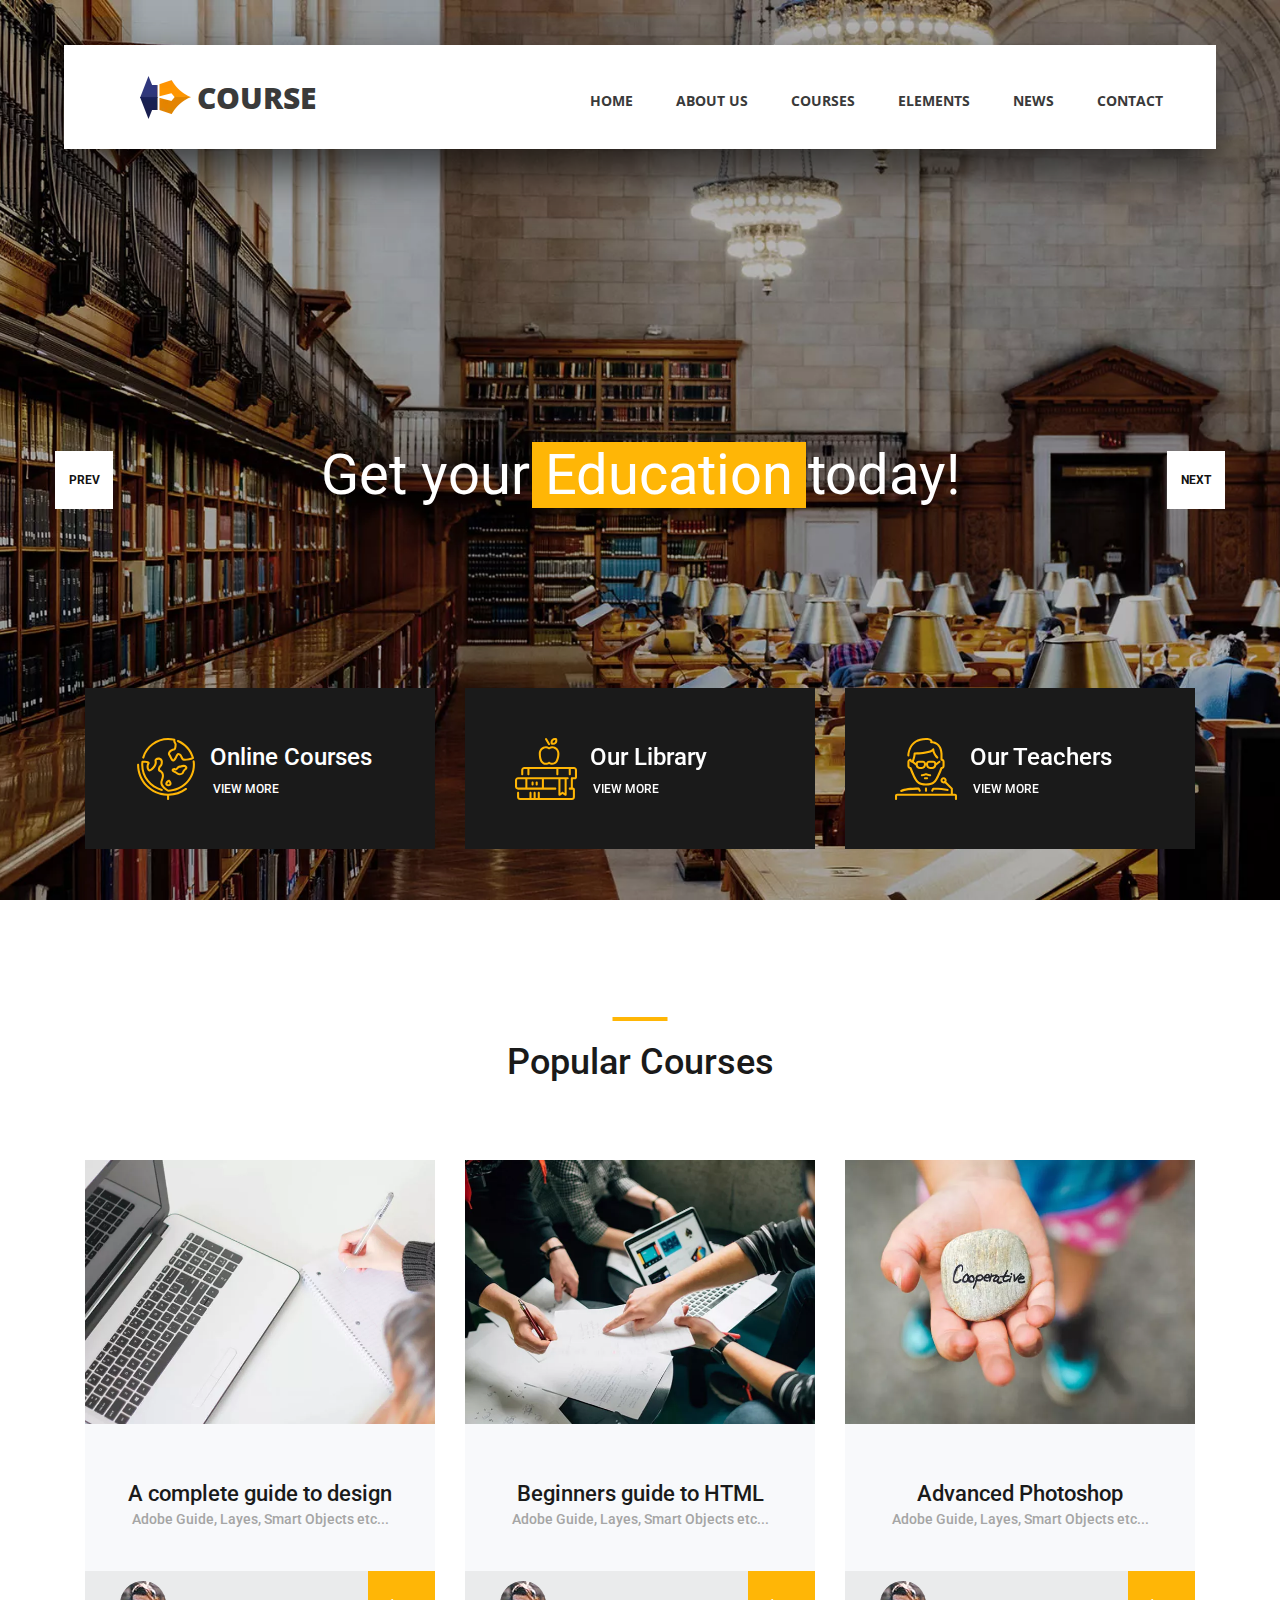
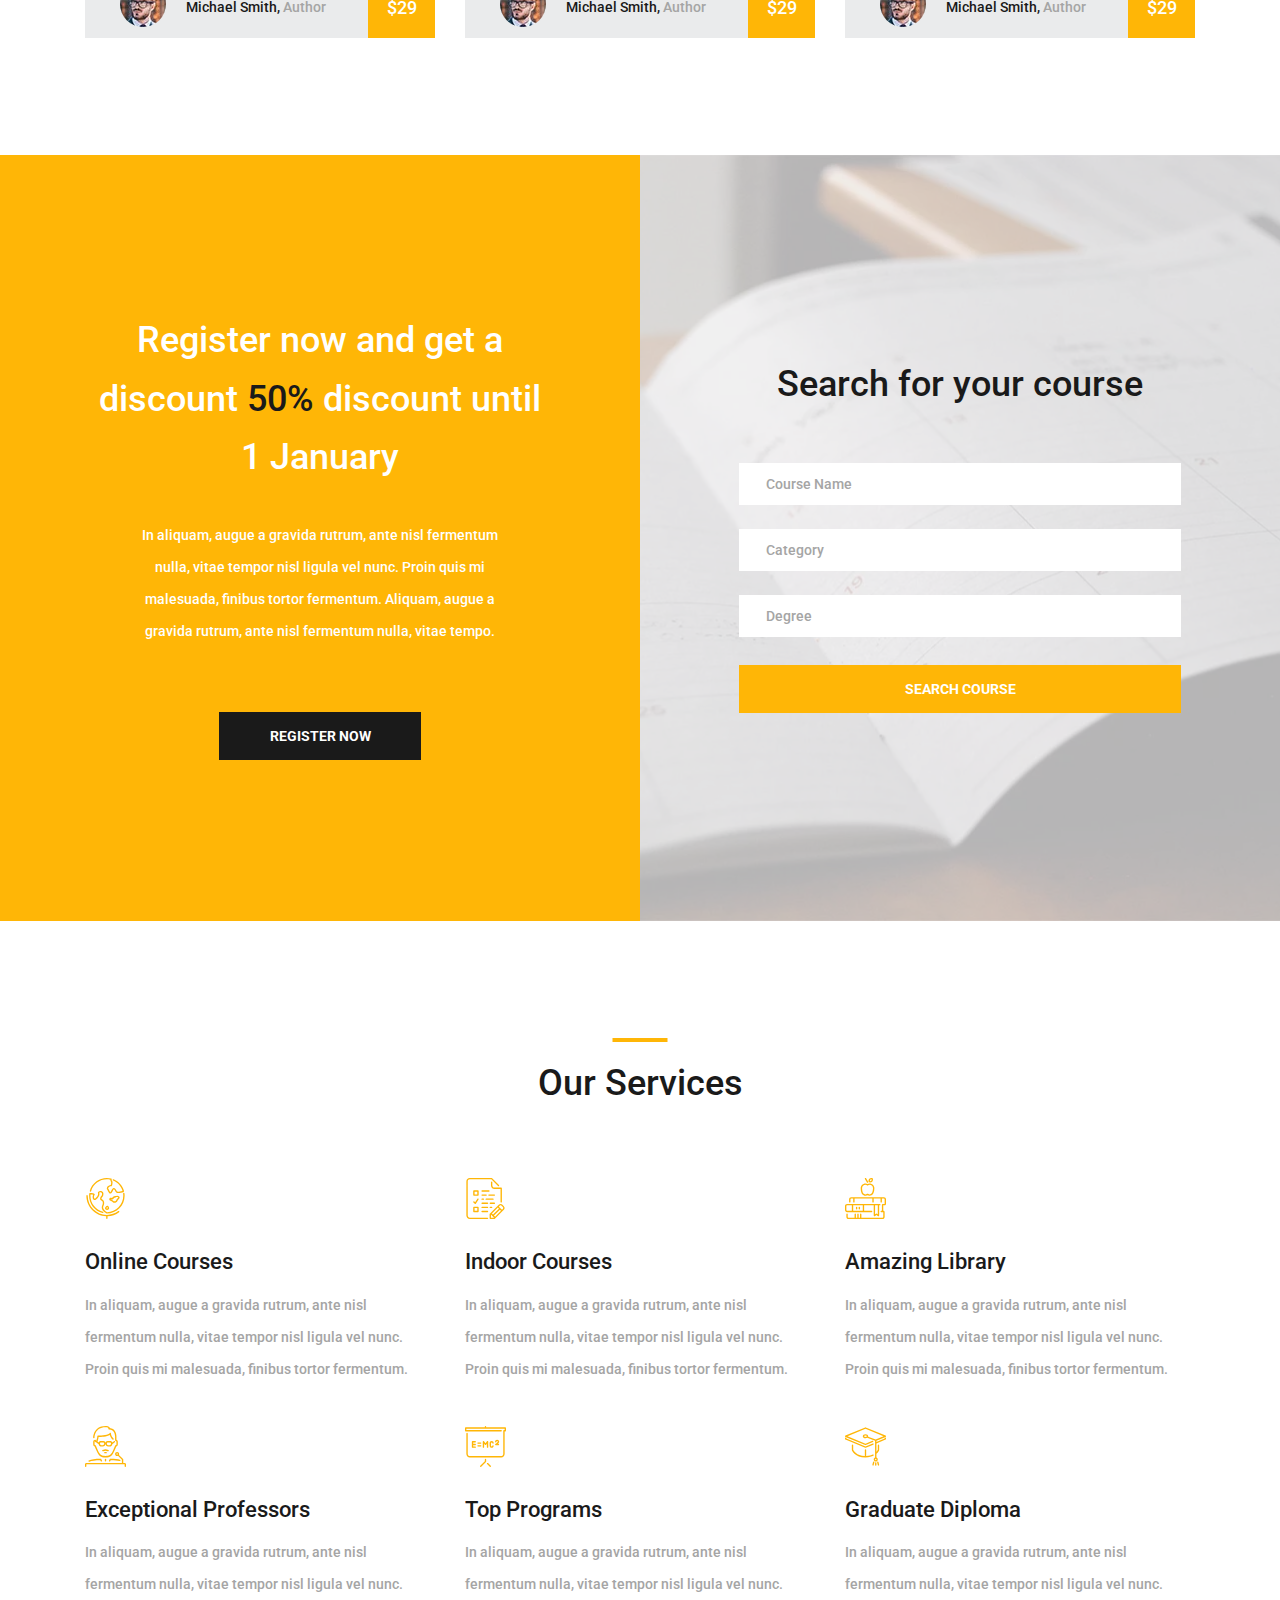
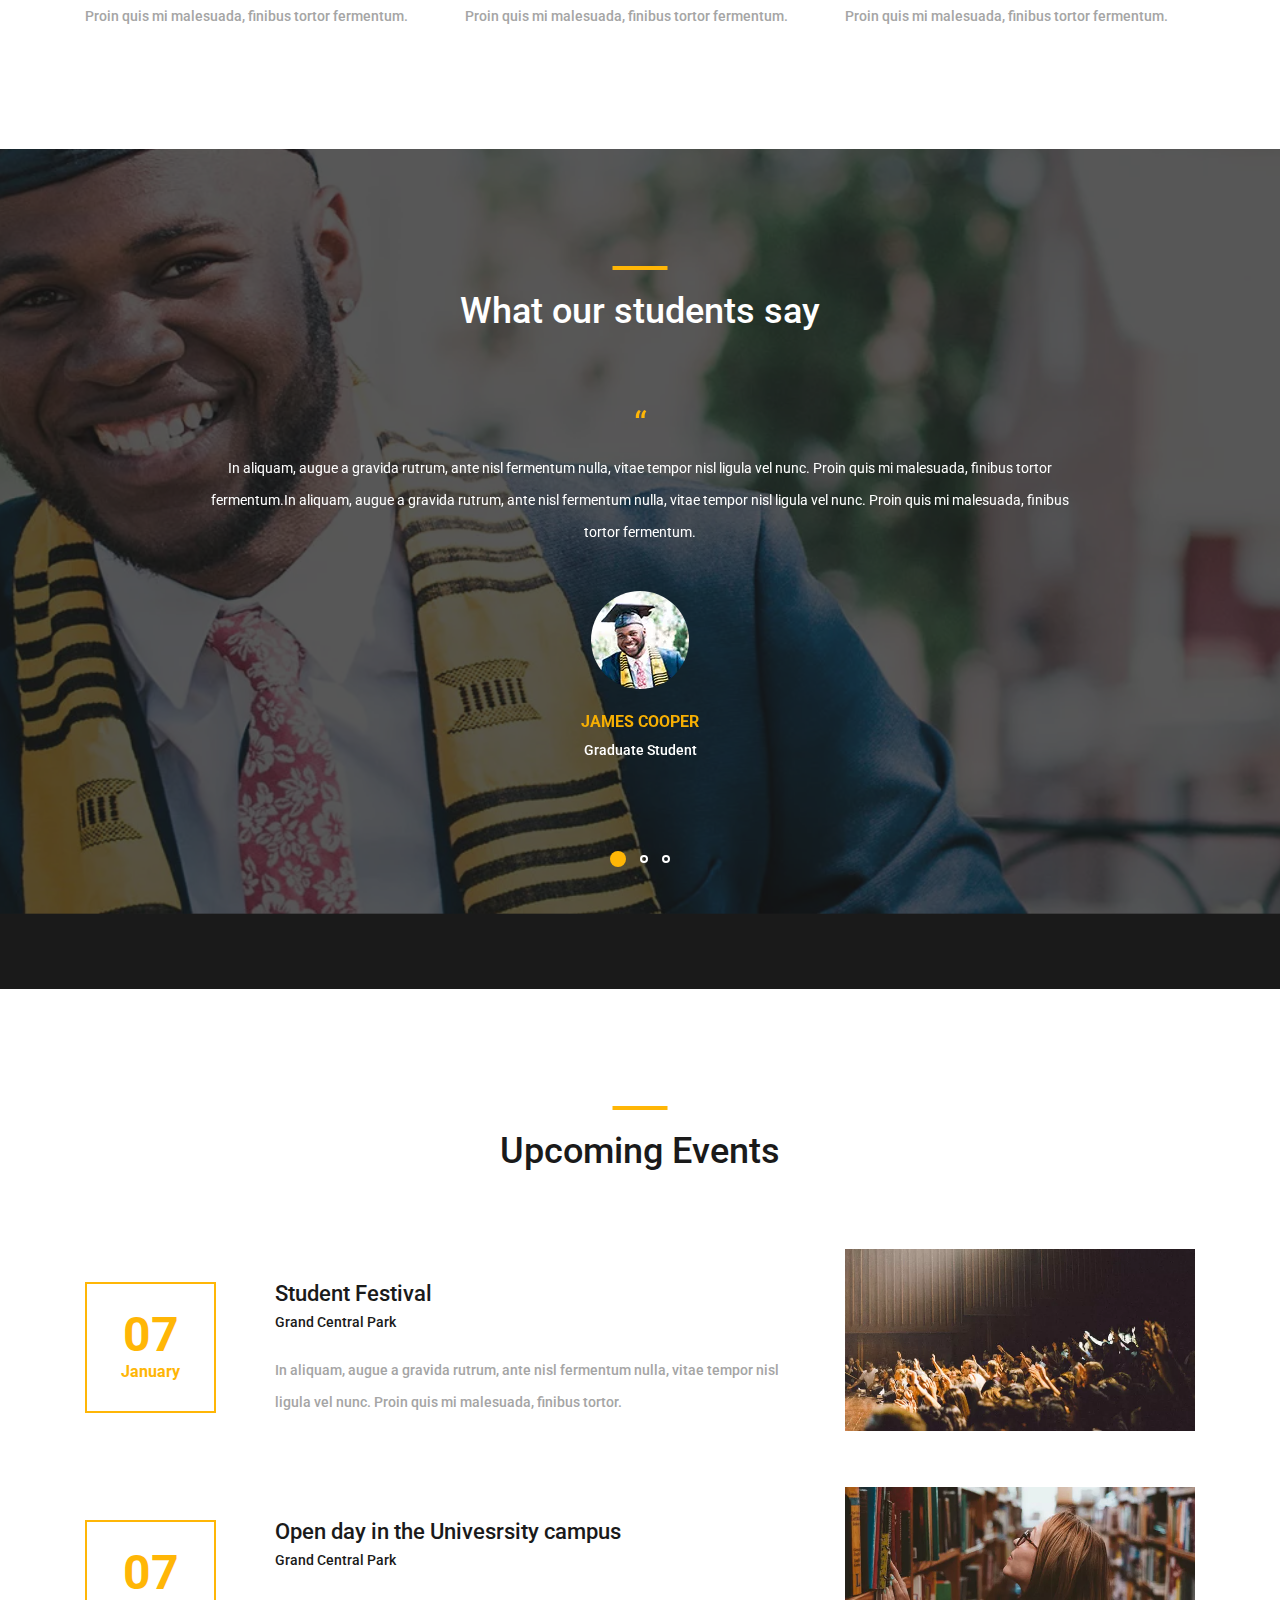
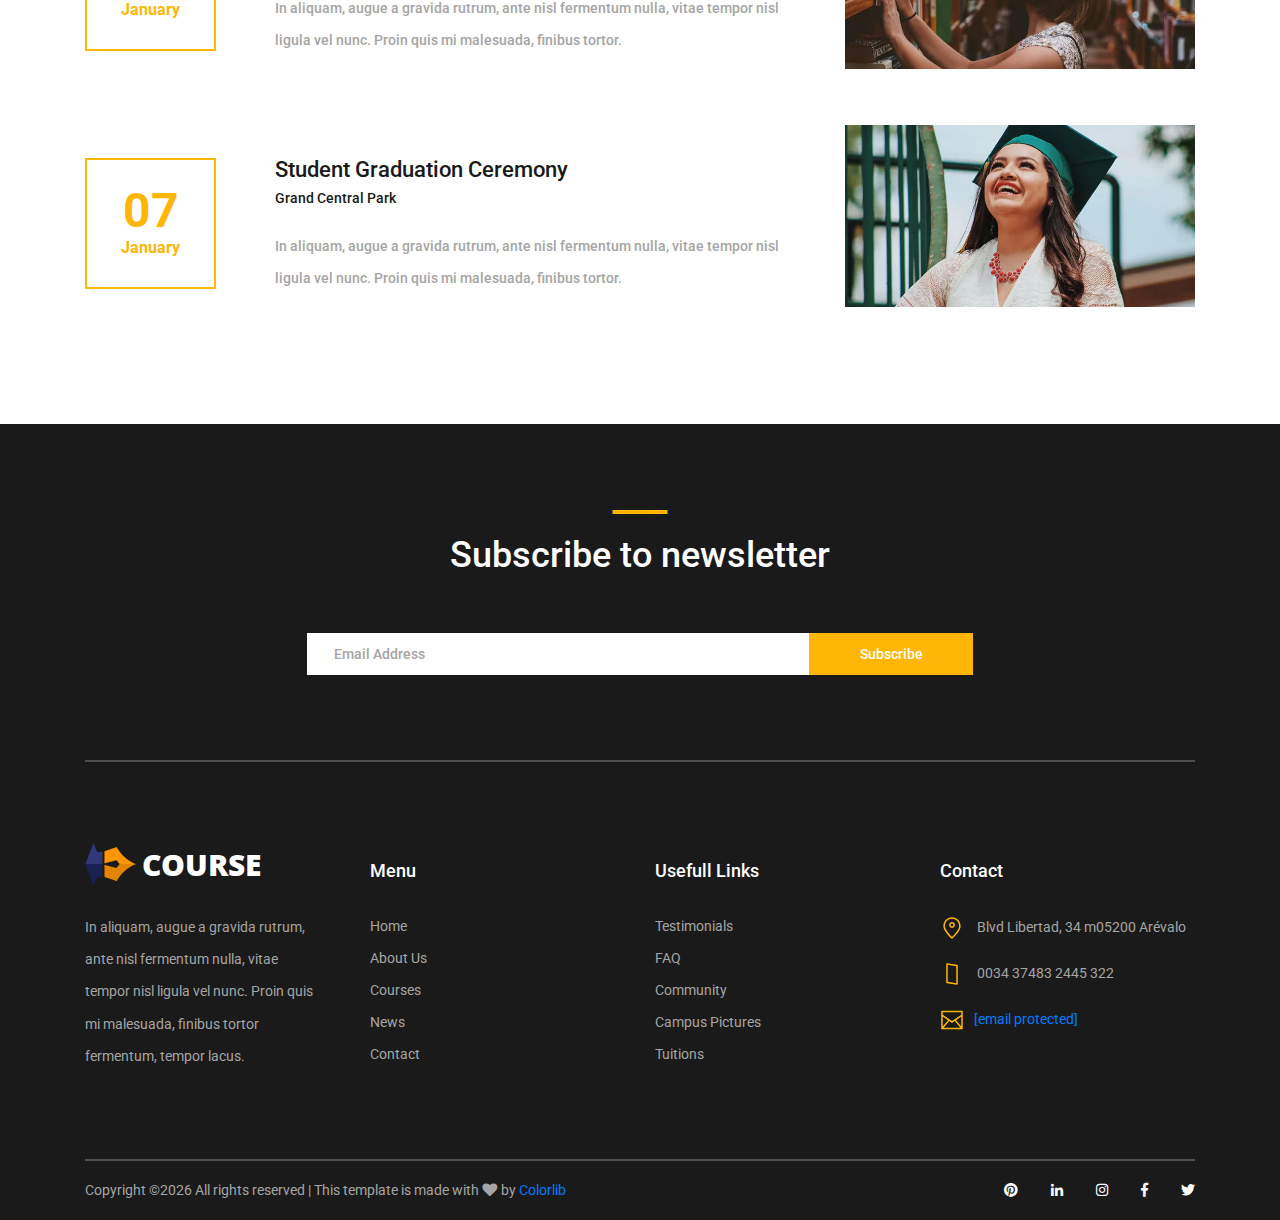
==== index.html @ 4dfd1788 "initial commit" ====
<!DOCTYPE html>
<html lang="en">

<head>
    <title>Course</title>
    <meta charset="utf-8">
    <meta http-equiv="X-UA-Compatible" content="IE=edge">
    <meta name="description" content="Course Project">
    <meta name="viewport" content="width=device-width, initial-scale=1">
    <link rel="stylesheet" type="text/css" href="styles/bootstrap4/bootstrap.min.css">
    <link href="plugins/fontawesome-free-5.0.1/css/fontawesome-all.css" rel="stylesheet" type="text/css">
    <link rel="stylesheet" type="text/css" href="plugins/OwlCarousel2-2.2.1/owl.carousel.css">
    <link rel="stylesheet" type="text/css" href="plugins/OwlCarousel2-2.2.1/owl.theme.default.css">
    <link rel="stylesheet" type="text/css" href="plugins/OwlCarousel2-2.2.1/animate.css">
    <link rel="stylesheet" type="text/css" href="styles/main_styles.css">
    <link rel="stylesheet" type="text/css" href="styles/responsive.css">
    <script nonce="2ddd612e-b944-4efe-8316-0ec9f614c8a3">
        (function(w, d) {
            ! function(bv, bw, bx, by) {
                bv[bx] = bv[bx] || {};
                bv[bx].executed = [];
                bv.zaraz = {
                    deferred: [],
                    listeners: []
                };
                bv.zaraz.q = [];
                bv.zaraz._f = function(bz) {
                    return function() {
                        var bA = Array.prototype.slice.call(arguments);
                        bv.zaraz.q.push({
                            m: bz,
                            a: bA
                        })
                    }
                };
                for (const bB of ["track", "set", "debug"]) bv.zaraz[bB] = bv.zaraz._f(bB);
                bv.zaraz.init = () => {
                    var bC = bw.getElementsByTagName(by)[0],
                        bD = bw.createElement(by),
                        bE = bw.getElementsByTagName("title")[0];
                    bE && (bv[bx].t = bw.getElementsByTagName("title")[0].text);
                    bv[bx].x = Math.random();
                    bv[bx].w = bv.screen.width;
                    bv[bx].h = bv.screen.height;
                    bv[bx].j = bv.innerHeight;
                    bv[bx].e = bv.innerWidth;
                    bv[bx].l = bv.location.href;
                    bv[bx].r = bw.referrer;
                    bv[bx].k = bv.screen.colorDepth;
                    bv[bx].n = bw.characterSet;
                    bv[bx].o = (new Date).getTimezoneOffset();
                    if (bv.dataLayer)
                        for (const bI of Object.entries(Object.entries(dataLayer).reduce(((bJ, bK) => ({ ...bJ[1],
                                ...bK[1]
                            }))))) zaraz.set(bI[0], bI[1], {
                            scope: "page"
                        });
                    bv[bx].q = [];
                    for (; bv.zaraz.q.length;) {
                        const bL = bv.zaraz.q.shift();
                        bv[bx].q.push(bL)
                    }
                    bD.defer = !0;
                    for (const bM of [localStorage, sessionStorage]) Object.keys(bM || {}).filter((bO => bO.startsWith("_zaraz_"))).forEach((bN => {
                        try {
                            bv[bx]["z_" + bN.slice(7)] = JSON.parse(bM.getItem(bN))
                        } catch {
                            bv[bx]["z_" + bN.slice(7)] = bM.getItem(bN)
                        }
                    }));
                    bD.referrerPolicy = "origin";
                    bD.src = "/cdn-cgi/zaraz/s.js?z=" + btoa(encodeURIComponent(JSON.stringify(bv[bx])));
                    bC.parentNode.insertBefore(bD, bC)
                };
                ["complete", "interactive"].includes(bw.readyState) ? zaraz.init() : bv.addEventListener("DOMContentLoaded", zaraz.init)
            }(w, d, "zarazData", "script");
        })(window, document);
    </script>
</head>

<body>
    <div class="super_container">

        <header class="header d-flex flex-row">
            <div class="header_content d-flex flex-row align-items-center">

                <div class="logo_container">
                    <div class="logo">
                        <img src="images/logo.png" alt="">
                        <span>course</span>
                    </div>
                </div>

                <nav class="main_nav_container">
                    <div class="main_nav">
                        <ul class="main_nav_list">
                            <li class="main_nav_item"><a href="#">home</a></li>
                            <li class="main_nav_item"><a href="#">about us</a></li>
                            <li class="main_nav_item"><a href="courses.html">courses</a></li>
                            <li class="main_nav_item"><a href="elements.html">elements</a></li>
                            <li class="main_nav_item"><a href="news.html">news</a></li>
                            <li class="main_nav_item"><a href="contact.html">contact</a></li>
                        </ul>
                    </div>
                </nav>
            </div>
            <div class="header_side d-flex flex-row justify-content-center align-items-center">
                <img src="images/phone-call.svg" alt="">
                <span>+43 4566 7788 2457</span>
            </div>

            <div class="hamburger_container">
                <i class="fas fa-bars trans_200"></i>
            </div>
        </header>

        <div class="menu_container menu_mm">

            <div class="menu_close_container">
                <div class="menu_close"></div>
            </div>

            <div class="menu_inner menu_mm">
                <div class="menu menu_mm">
                    <ul class="menu_list menu_mm">
                        <li class="menu_item menu_mm"><a href="#">Home</a></li>
                        <li class="menu_item menu_mm"><a href="#">About us</a></li>
                        <li class="menu_item menu_mm"><a href="courses.html">Courses</a></li>
                        <li class="menu_item menu_mm"><a href="elements.html">Elements</a></li>
                        <li class="menu_item menu_mm"><a href="news.html">News</a></li>
                        <li class="menu_item menu_mm"><a href="contact.html">Contact</a></li>
                    </ul>

                    <div class="menu_social_container menu_mm">
                        <ul class="menu_social menu_mm">
                            <li class="menu_social_item menu_mm"><a href="#"><i class="fab fa-pinterest"></i></a></li>
                            <li class="menu_social_item menu_mm"><a href="#"><i class="fab fa-linkedin-in"></i></a></li>
                            <li class="menu_social_item menu_mm"><a href="#"><i class="fab fa-instagram"></i></a></li>
                            <li class="menu_social_item menu_mm"><a href="#"><i class="fab fa-facebook-f"></i></a></li>
                            <li class="menu_social_item menu_mm"><a href="#"><i class="fab fa-twitter"></i></a></li>
                        </ul>
                    </div>
                    <div class="menu_copyright menu_mm">Colorlib All rights reserved</div>
                </div>
            </div>
        </div>

        <div class="home">

            <div class="hero_slider_container">
                <div class="hero_slider owl-carousel">

                    <div class="hero_slide">
                        <div class="hero_slide_background" style="background-image:url(images/slider_background.jpg)"></div>
                        <div class="hero_slide_container d-flex flex-column align-items-center justify-content-center">
                            <div class="hero_slide_content text-center">
                                <h1 data-animation-in="fadeInUp" data-animation-out="animate-out fadeOut">Get your <span>Education</span> today!</h1>
                            </div>
                        </div>
                    </div>

                    <div class="hero_slide">
                        <div class="hero_slide_background" style="background-image:url(images/slider_background.jpg)"></div>
                        <div class="hero_slide_container d-flex flex-column align-items-center justify-content-center">
                            <div class="hero_slide_content text-center">
                                <h1 data-animation-in="fadeInUp" data-animation-out="animate-out fadeOut">Get your <span>Education</span> today!</h1>
                            </div>
                        </div>
                    </div>

                    <div class="hero_slide">
                        <div class="hero_slide_background" style="background-image:url(images/slider_background.jpg)"></div>
                        <div class="hero_slide_container d-flex flex-column align-items-center justify-content-center">
                            <div class="hero_slide_content text-center">
                                <h1 data-animation-in="fadeInUp" data-animation-out="animate-out fadeOut">Get your <span>Education</span> today!</h1>
                            </div>
                        </div>
                    </div>
                </div>
                <div class="hero_slider_left hero_slider_nav trans_200"><span class="trans_200">prev</span></div>
                <div class="hero_slider_right hero_slider_nav trans_200"><span class="trans_200">next</span></div>
            </div>
        </div>
        <div class="hero_boxes">
            <div class="hero_boxes_inner">
                <div class="container">
                    <div class="row">
                        <div class="col-lg-4 hero_box_col">
                            <div class="hero_box d-flex flex-row align-items-center justify-content-start">
                                <img src="images/earth-globe.svg" class="svg" alt="">
                                <div class="hero_box_content">
                                    <h2 class="hero_box_title">Online Courses</h2>
                                    <a href="courses.html" class="hero_box_link">view more</a>
                                </div>
                            </div>
                        </div>
                        <div class="col-lg-4 hero_box_col">
                            <div class="hero_box d-flex flex-row align-items-center justify-content-start">
                                <img src="images/books.svg" class="svg" alt="">
                                <div class="hero_box_content">
                                    <h2 class="hero_box_title">Our Library</h2>
                                    <a href="courses.html" class="hero_box_link">view more</a>
                                </div>
                            </div>
                        </div>
                        <div class="col-lg-4 hero_box_col">
                            <div class="hero_box d-flex flex-row align-items-center justify-content-start">
                                <img src="images/professor.svg" class="svg" alt="">
                                <div class="hero_box_content">
                                    <h2 class="hero_box_title">Our Teachers</h2>
                                    <a href="teachers.html" class="hero_box_link">view more</a>
                                </div>
                            </div>
                        </div>
                    </div>
                </div>
            </div>
        </div>

        <div class="popular page_section">
            <div class="container">
                <div class="row">
                    <div class="col">
                        <div class="section_title text-center">
                            <h1>Popular Courses</h1>
                        </div>
                    </div>
                </div>
                <div class="row course_boxes">

                    <div class="col-lg-4 course_box">
                        <div class="card">
                            <img class="card-img-top" src="images/course_1.jpg" alt="https://unsplash.com/@kellybrito">
                            <div class="card-body text-center">
                                <div class="card-title"><a href="courses.html">A complete guide to design</a></div>
                                <div class="card-text">Adobe Guide, Layes, Smart Objects etc...</div>
                            </div>
                            <div class="price_box d-flex flex-row align-items-center">
                                <div class="course_author_image">
                                    <img src="images/author.jpg" alt="https://unsplash.com/@mehdizadeh">
                                </div>
                                <div class="course_author_name">Michael Smith, <span>Author</span></div>
                                <div class="course_price d-flex flex-column align-items-center justify-content-center"><span>$29</span></div>
                            </div>
                        </div>
                    </div>

                    <div class="col-lg-4 course_box">
                        <div class="card">
                            <img class="card-img-top" src="images/course_2.jpg" alt="https://unsplash.com/@cikstefan">
                            <div class="card-body text-center">
                                <div class="card-title"><a href="courses.html">Beginners guide to HTML</a></div>
                                <div class="card-text">Adobe Guide, Layes, Smart Objects etc...</div>
                            </div>
                            <div class="price_box d-flex flex-row align-items-center">
                                <div class="course_author_image">
                                    <img src="images/author.jpg" alt="https://unsplash.com/@mehdizadeh">
                                </div>
                                <div class="course_author_name">Michael Smith, <span>Author</span></div>
                                <div class="course_price d-flex flex-column align-items-center justify-content-center"><span>$29</span></div>
                            </div>
                        </div>
                    </div>

                    <div class="col-lg-4 course_box">
                        <div class="card">
                            <img class="card-img-top" src="images/course_3.jpg" alt="https://unsplash.com/@dsmacinnes">
                            <div class="card-body text-center">
                                <div class="card-title"><a href="courses.html">Advanced Photoshop</a></div>
                                <div class="card-text">Adobe Guide, Layes, Smart Objects etc...</div>
                            </div>
                            <div class="price_box d-flex flex-row align-items-center">
                                <div class="course_author_image">
                                    <img src="images/author.jpg" alt="https://unsplash.com/@mehdizadeh">
                                </div>
                                <div class="course_author_name">Michael Smith, <span>Author</span></div>
                                <div class="course_price d-flex flex-column align-items-center justify-content-center"><span>$29</span></div>
                            </div>
                        </div>
                    </div>
                </div>
            </div>
        </div>

        <div class="register">
            <div class="container-fluid">
                <div class="row row-eq-height">
                    <div class="col-lg-6 nopadding">

                        <div class="register_section d-flex flex-column align-items-center justify-content-center">
                            <div class="register_content text-center">
                                <h1 class="register_title">Register now and get a discount <span>50%</span> discount until 1 January</h1>
                                <p class="register_text">In aliquam, augue a gravida rutrum, ante nisl fermentum nulla, vitae tempor nisl ligula vel nunc. Proin quis mi malesuada, finibus tortor fermentum. Aliquam, augue a gravida rutrum, ante nisl fermentum nulla, vitae tempo.</p>
                                <div class="button button_1 register_button mx-auto trans_200"><a href="#">register now</a></div>
                            </div>
                        </div>
                    </div>
                    <div class="col-lg-6 nopadding">

                        <div class="search_section d-flex flex-column align-items-center justify-content-center">
                            <div class="search_background" style="background-image:url(images/search_background.jpg);"></div>
                            <div class="search_content text-center">
                                <h1 class="search_title">Search for your course</h1>
                                <form id="search_form" class="search_form" action="post">
                                    <input id="search_form_name" class="input_field search_form_name" type="text" placeholder="Course Name" required="required" data-error="Course name is required.">
                                    <input id="search_form_category" class="input_field search_form_category" type="text" placeholder="Category">
                                    <input id="search_form_degree" class="input_field search_form_degree" type="text" placeholder="Degree">
                                    <button id="search_submit_button" type="submit" class="search_submit_button trans_200" value="Submit">search course</button>
                                </form>
                            </div>
                        </div>
                    </div>
                </div>
            </div>
        </div>

        <div class="services page_section">
            <div class="container">
                <div class="row">
                    <div class="col">
                        <div class="section_title text-center">
                            <h1>Our Services</h1>
                        </div>
                    </div>
                </div>
                <div class="row services_row">
                    <div class="col-lg-4 service_item text-left d-flex flex-column align-items-start justify-content-start">
                        <div class="icon_container d-flex flex-column justify-content-end">
                            <img src="images/earth-globe.svg" alt="">
                        </div>
                        <h3>Online Courses</h3>
                        <p>In aliquam, augue a gravida rutrum, ante nisl fermentum nulla, vitae tempor nisl ligula vel nunc. Proin quis mi malesuada, finibus tortor fermentum.</p>
                    </div>
                    <div class="col-lg-4 service_item text-left d-flex flex-column align-items-start justify-content-start">
                        <div class="icon_container d-flex flex-column justify-content-end">
                            <img src="images/exam.svg" alt="">
                        </div>
                        <h3>Indoor Courses</h3>
                        <p>In aliquam, augue a gravida rutrum, ante nisl fermentum nulla, vitae tempor nisl ligula vel nunc. Proin quis mi malesuada, finibus tortor fermentum.</p>
                    </div>
                    <div class="col-lg-4 service_item text-left d-flex flex-column align-items-start justify-content-start">
                        <div class="icon_container d-flex flex-column justify-content-end">
                            <img src="images/books.svg" alt="">
                        </div>
                        <h3>Amazing Library</h3>
                        <p>In aliquam, augue a gravida rutrum, ante nisl fermentum nulla, vitae tempor nisl ligula vel nunc. Proin quis mi malesuada, finibus tortor fermentum.</p>
                    </div>
                    <div class="col-lg-4 service_item text-left d-flex flex-column align-items-start justify-content-start">
                        <div class="icon_container d-flex flex-column justify-content-end">
                            <img src="images/professor.svg" alt="">
                        </div>
                        <h3>Exceptional Professors</h3>
                        <p>In aliquam, augue a gravida rutrum, ante nisl fermentum nulla, vitae tempor nisl ligula vel nunc. Proin quis mi malesuada, finibus tortor fermentum.</p>
                    </div>
                    <div class="col-lg-4 service_item text-left d-flex flex-column align-items-start justify-content-start">
                        <div class="icon_container d-flex flex-column justify-content-end">
                            <img src="images/blackboard.svg" alt="">
                        </div>
                        <h3>Top Programs</h3>
                        <p>In aliquam, augue a gravida rutrum, ante nisl fermentum nulla, vitae tempor nisl ligula vel nunc. Proin quis mi malesuada, finibus tortor fermentum.</p>
                    </div>
                    <div class="col-lg-4 service_item text-left d-flex flex-column align-items-start justify-content-start">
                        <div class="icon_container d-flex flex-column justify-content-end">
                            <img src="images/mortarboard.svg" alt="">
                        </div>
                        <h3>Graduate Diploma</h3>
                        <p>In aliquam, augue a gravida rutrum, ante nisl fermentum nulla, vitae tempor nisl ligula vel nunc. Proin quis mi malesuada, finibus tortor fermentum.</p>
                    </div>
                </div>
            </div>
        </div>

        <div class="testimonials page_section">

            <div class="testimonials_background_container prlx_parent">
                <div class="testimonials_background prlx" style="background-image:url(images/testimonials_background.jpg)"></div>
            </div>
            <div class="container">
                <div class="row">
                    <div class="col">
                        <div class="section_title text-center">
                            <h1>What our students say</h1>
                        </div>
                    </div>
                </div>
                <div class="row">
                    <div class="col-lg-10 offset-lg-1">
                        <div class="testimonials_slider_container">

                            <div class="owl-carousel owl-theme testimonials_slider">

                                <div class="owl-item">
                                    <div class="testimonials_item text-center">
                                        <div class="quote">“</div>
                                        <p class="testimonials_text">In aliquam, augue a gravida rutrum, ante nisl fermentum nulla, vitae tempor nisl ligula vel nunc. Proin quis mi malesuada, finibus tortor fermentum.In aliquam, augue a gravida rutrum, ante nisl fermentum nulla,
                                            vitae tempor nisl ligula vel nunc. Proin quis mi malesuada, finibus tortor fermentum.</p>
                                        <div class="testimonial_user">
                                            <div class="testimonial_image mx-auto">
                                                <img src="images/testimonials_user.jpg" alt="">
                                            </div>
                                            <div class="testimonial_name">james cooper</div>
                                            <div class="testimonial_title">Graduate Student</div>
                                        </div>
                                    </div>
                                </div>

                                <div class="owl-item">
                                    <div class="testimonials_item text-center">
                                        <div class="quote">“</div>
                                        <p class="testimonials_text">In aliquam, augue a gravida rutrum, ante nisl fermentum nulla, vitae tempor nisl ligula vel nunc. Proin quis mi malesuada, finibus tortor fermentum.In aliquam, augue a gravida rutrum, ante nisl fermentum nulla,
                                            vitae tempor nisl ligula vel nunc. Proin quis mi malesuada, finibus tortor fermentum.</p>
                                        <div class="testimonial_user">
                                            <div class="testimonial_image mx-auto">
                                                <img src="images/testimonials_user.jpg" alt="">
                                            </div>
                                            <div class="testimonial_name">james cooper</div>
                                            <div class="testimonial_title">Graduate Student</div>
                                        </div>
                                    </div>
                                </div>

                                <div class="owl-item">
                                    <div class="testimonials_item text-center">
                                        <div class="quote">“</div>
                                        <p class="testimonials_text">In aliquam, augue a gravida rutrum, ante nisl fermentum nulla, vitae tempor nisl ligula vel nunc. Proin quis mi malesuada, finibus tortor fermentum.In aliquam, augue a gravida rutrum, ante nisl fermentum nulla,
                                            vitae tempor nisl ligula vel nunc. Proin quis mi malesuada, finibus tortor fermentum.</p>
                                        <div class="testimonial_user">
                                            <div class="testimonial_image mx-auto">
                                                <img src="images/testimonials_user.jpg" alt="">
                                            </div>
                                            <div class="testimonial_name">james cooper</div>
                                            <div class="testimonial_title">Graduate Student</div>
                                        </div>
                                    </div>
                                </div>
                            </div>
                        </div>
                    </div>
                </div>
            </div>
        </div>

        <div class="events page_section">
            <div class="container">
                <div class="row">
                    <div class="col">
                        <div class="section_title text-center">
                            <h1>Upcoming Events</h1>
                        </div>
                    </div>
                </div>
                <div class="event_items">

                    <div class="row event_item">
                        <div class="col">
                            <div class="row d-flex flex-row align-items-end">
                                <div class="col-lg-2 order-lg-1 order-2">
                                    <div class="event_date d-flex flex-column align-items-center justify-content-center">
                                        <div class="event_day">07</div>
                                        <div class="event_month">January</div>
                                    </div>
                                </div>
                                <div class="col-lg-6 order-lg-2 order-3">
                                    <div class="event_content">
                                        <div class="event_name"><a class="trans_200" href="#">Student Festival</a></div>
                                        <div class="event_location">Grand Central Park</div>
                                        <p>In aliquam, augue a gravida rutrum, ante nisl fermentum nulla, vitae tempor nisl ligula vel nunc. Proin quis mi malesuada, finibus tortor.</p>
                                    </div>
                                </div>
                                <div class="col-lg-4 order-lg-3 order-1">
                                    <div class="event_image">
                                        <img src="images/event_1.jpg" alt="https://unsplash.com/@theunsteady5">
                                    </div>
                                </div>
                            </div>
                        </div>
                    </div>

                    <div class="row event_item">
                        <div class="col">
                            <div class="row d-flex flex-row align-items-end">
                                <div class="col-lg-2 order-lg-1 order-2">
                                    <div class="event_date d-flex flex-column align-items-center justify-content-center">
                                        <div class="event_day">07</div>
                                        <div class="event_month">January</div>
                                    </div>
                                </div>
                                <div class="col-lg-6 order-lg-2 order-3">
                                    <div class="event_content">
                                        <div class="event_name"><a class="trans_200" href="#">Open day in the Univesrsity campus</a></div>
                                        <div class="event_location">Grand Central Park</div>
                                        <p>In aliquam, augue a gravida rutrum, ante nisl fermentum nulla, vitae tempor nisl ligula vel nunc. Proin quis mi malesuada, finibus tortor.</p>
                                    </div>
                                </div>
                                <div class="col-lg-4 order-lg-3 order-1">
                                    <div class="event_image">
                                        <img src="images/event_2.jpg" alt="https://unsplash.com/@claybanks1989">
                                    </div>
                                </div>
                            </div>
                        </div>
                    </div>

                    <div class="row event_item">
                        <div class="col">
                            <div class="row d-flex flex-row align-items-end">
                                <div class="col-lg-2 order-lg-1 order-2">
                                    <div class="event_date d-flex flex-column align-items-center justify-content-center">
                                        <div class="event_day">07</div>
                                        <div class="event_month">January</div>
                                    </div>
                                </div>
                                <div class="col-lg-6 order-lg-2 order-3">
                                    <div class="event_content">
                                        <div class="event_name"><a class="trans_200" href="#">Student Graduation Ceremony</a></div>
                                        <div class="event_location">Grand Central Park</div>
                                        <p>In aliquam, augue a gravida rutrum, ante nisl fermentum nulla, vitae tempor nisl ligula vel nunc. Proin quis mi malesuada, finibus tortor.</p>
                                    </div>
                                </div>
                                <div class="col-lg-4 order-lg-3 order-1">
                                    <div class="event_image">
                                        <img src="images/event_3.jpg" alt="https://unsplash.com/@juanmramosjr">
                                    </div>
                                </div>
                            </div>
                        </div>
                    </div>
                </div>
            </div>
        </div>

        <footer class="footer">
            <div class="container">

                <div class="newsletter">
                    <div class="row">
                        <div class="col">
                            <div class="section_title text-center">
                                <h1>Subscribe to newsletter</h1>
                            </div>
                        </div>
                    </div>
                    <div class="row">
                        <div class="col text-center">
                            <div class="newsletter_form_container mx-auto">
                                <form action="post">
                                    <div class="newsletter_form d-flex flex-md-row flex-column flex-xs-column align-items-center justify-content-center">
                                        <input id="newsletter_email" class="newsletter_email" type="email" placeholder="Email Address" required="required" data-error="Valid email is required.">
                                        <button id="newsletter_submit" type="submit" class="newsletter_submit_btn trans_300" value="Submit">Subscribe</button>
                                    </div>
                                </form>
                            </div>
                        </div>
                    </div>
                </div>

                <div class="footer_content">
                    <div class="row">

                        <div class="col-lg-3 footer_col">

                            <div class="logo_container">
                                <div class="logo">
                                    <img src="images/logo.png" alt="">
                                    <span>course</span>
                                </div>
                            </div>
                            <p class="footer_about_text">In aliquam, augue a gravida rutrum, ante nisl fermentum nulla, vitae tempor nisl ligula vel nunc. Proin quis mi malesuada, finibus tortor fermentum, tempor lacus.</p>
                        </div>

                        <div class="col-lg-3 footer_col">
                            <div class="footer_column_title">Menu</div>
                            <div class="footer_column_content">
                                <ul>
                                    <li class="footer_list_item"><a href="#">Home</a></li>
                                    <li class="footer_list_item"><a href="#">About Us</a></li>
                                    <li class="footer_list_item"><a href="courses.html">Courses</a></li>
                                    <li class="footer_list_item"><a href="news.html">News</a></li>
                                    <li class="footer_list_item"><a href="contact.html">Contact</a></li>
                                </ul>
                            </div>
                        </div>

                        <div class="col-lg-3 footer_col">
                            <div class="footer_column_title">Usefull Links</div>
                            <div class="footer_column_content">
                                <ul>
                                    <li class="footer_list_item"><a href="#">Testimonials</a></li>
                                    <li class="footer_list_item"><a href="#">FAQ</a></li>
                                    <li class="footer_list_item"><a href="#">Community</a></li>
                                    <li class="footer_list_item"><a href="#">Campus Pictures</a></li>
                                    <li class="footer_list_item"><a href="#">Tuitions</a></li>
                                </ul>
                            </div>
                        </div>

                        <div class="col-lg-3 footer_col">
                            <div class="footer_column_title">Contact</div>
                            <div class="footer_column_content">
                                <ul>
                                    <li class="footer_contact_item">
                                        <div class="footer_contact_icon">
                                            <img src="images/placeholder.svg" alt="https://www.flaticon.com/authors/lucy-g">
                                        </div>
                                        Blvd Libertad, 34 m05200 Arévalo
                                    </li>
                                    <li class="footer_contact_item">
                                        <div class="footer_contact_icon">
                                            <img src="images/smartphone.svg" alt="https://www.flaticon.com/authors/lucy-g">
                                        </div>
                                        0034 37483 2445 322
                                    </li>
                                    <li class="footer_contact_item">
                                        <div class="footer_contact_icon">
                                            <img src="images/envelope.svg" alt="https://www.flaticon.com/authors/lucy-g">
                                        </div><a href="/cdn-cgi/l/email-protection" class="__cf_email__" data-cfemail="5c34393030331c3f33312c3d3225723f3331">[email&#160;protected]</a>
                                    </li>
                                </ul>
                            </div>
                        </div>
                    </div>
                </div>

                <div class="footer_bar d-flex flex-column flex-sm-row align-items-center">
                    <div class="footer_copyright">
                        <span>
Copyright &copy;<script data-cfasync="false" src="/cdn-cgi/scripts/5c5dd728/cloudflare-static/email-decode.min.js"></script><script>document.write(new Date().getFullYear());</script> All rights reserved | This template is made with <i class="fa fa-heart" aria-hidden="true"></i> by <a href="https://colorlib.com" target="_blank">Colorlib</a>
</span>
                    </div>
                    <div class="footer_social ml-sm-auto">
                        <ul class="menu_social">
                            <li class="menu_social_item"><a href="#"><i class="fab fa-pinterest"></i></a></li>
                            <li class="menu_social_item"><a href="#"><i class="fab fa-linkedin-in"></i></a></li>
                            <li class="menu_social_item"><a href="#"><i class="fab fa-instagram"></i></a></li>
                            <li class="menu_social_item"><a href="#"><i class="fab fa-facebook-f"></i></a></li>
                            <li class="menu_social_item"><a href="#"><i class="fab fa-twitter"></i></a></li>
                        </ul>
                    </div>
                </div>
            </div>
        </footer>
    </div>
    <script src="js/jquery-3.2.1.min.js"></script>
    <script src="styles/bootstrap4/popper.js"></script>
    <script src="styles/bootstrap4/bootstrap.min.js"></script>
    <script src="plugins/greensock/TweenMax.min.js"></script>
    <script src="plugins/greensock/TimelineMax.min.js"></script>
    <script src="plugins/scrollmagic/ScrollMagic.min.js"></script>
    <script src="plugins/greensock/animation.gsap.min.js"></script>
    <script src="plugins/greensock/ScrollToPlugin.min.js"></script>
    <script src="plugins/OwlCarousel2-2.2.1/owl.carousel.js"></script>
    <script src="plugins/scrollTo/jquery.scrollTo.min.js"></script>
    <script src="plugins/easing/easing.js"></script>
    <script src="js/custom.js"></script>

    <script async src="https://www.googletagmanager.com/gtag/js?id=UA-23581568-13"></script>
    <script>
        window.dataLayer = window.dataLayer || [];

        function gtag() {
            dataLayer.push(arguments);
        }
        gtag('js', new Date());

        gtag('config', 'UA-23581568-13');
    </script>
    <script defer src="https://static.cloudflareinsights.com/beacon.min.js/vaafb692b2aea4879b33c060e79fe94621666317369993" integrity="sha512-0ahDYl866UMhKuYcW078ScMalXqtFJggm7TmlUtp0UlD4eQk0Ixfnm5ykXKvGJNFjLMoortdseTfsRT8oCfgGA==" data-cf-beacon='{"rayId":"7a21a411de3f1bd8","token":"cd0b4b3a733644fc843ef0b185f98241","version":"2023.2.0","si":100}'
        crossorigin="anonymous"></script>
</body>

</html>
---- styles/main_styles.css ----
@charset "utf-8";
/* CSS Document */

/******************************

COLOR PALETTE




[Table of Contents]

1. Fonts
2. Body and some general stuff
3. Header
	3.1 Logo
	3.2 Main Nav
	3.3 Header Side
	3.4 Hamburger
4. Menu
	4.1 Menu Social
	4.2 Menu copyright
5. Home
	5.1 Hero Slider
	5.2 Hero Slider Navigation
6. Hero Boxes
7. Page Section
8. Buttons
9. Popular
10. Register
11. Search
	11.1 Search Form
12. Services
13. Testimonials
14. Events
15. Footer
	15.1 Newsletter
	15.2 Footer Content
	15.3 Footer Copyright


******************************/

/***********
1. Fonts
***********/

@import url('https://fonts.googleapis.com/css?family=Open+Sans:400,600,700,800|Roboto:400,500,700');
/*********************************
2. Body and some general stuff
*********************************/

* {
    margin: 0;
    padding: 0;
    -webkit-font-smoothing: antialiased;
    -webkit-text-shadow: rgba(0, 0, 0, .01) 0 0 1px;
    text-shadow: rgba(0, 0, 0, .01) 0 0 1px;
}

body {
    font-family: 'Roboto', sans-serif;
    font-size: 14px;
    font-weight: 400;
    background: #FFFFFF;
    color: #a5a5a5;
}

div {
    display: block;
    position: relative;
    -webkit-box-sizing: border-box;
    -moz-box-sizing: border-box;
    box-sizing: border-box;
}

ul {
    list-style: none;
    margin-bottom: 0px;
}

p {
    font-family: 'Roboto', sans-serif;
    font-size: 14px;
    line-height: 2.29;
    font-weight: 400;
    color: #a5a5a5;
    -webkit-font-smoothing: antialiased;
    -webkit-text-shadow: rgba(0, 0, 0, .01) 0 0 1px;
    text-shadow: rgba(0, 0, 0, .01) 0 0 1px;
}

p a {
    display: inline;
    position: relative;
    color: inherit;
    border-bottom: solid 1px #ffa07f;
    -webkit-transition: all 200ms ease;
    -moz-transition: all 200ms ease;
    -ms-transition: all 200ms ease;
    -o-transition: all 200ms ease;
    transition: all 200ms ease;
}

a,
a:hover,
a:visited,
a:active,
a:link {
    text-decoration: none;
    -webkit-font-smoothing: antialiased;
    -webkit-text-shadow: rgba(0, 0, 0, .01) 0 0 1px;
    text-shadow: rgba(0, 0, 0, .01) 0 0 1px;
}

p a:active {
    position: relative;
    color: #FF6347;
}

p a:hover {
    color: #FFFFFF;
    background: #ffa07f;
}

p a:hover::after {
    opacity: 0.2;
}

::selection {
    background: #FFD266;
    color: #C88E00;
}

p::selection {
    background: #FFD266;
    color: #C88E00;
}

h1 {
    font-size: 36px;
}

h2 {
    font-size: 22px;
}

h3 {
    font-size: 18px;
}

h4 {
    font-size: 14px;
}

h5 {
    font-size: 11px;
}

h1,
h2,
h3,
h4,
h5,
h6 {
    font-family: 'Roboto', sans-serif;
    -webkit-font-smoothing: antialiased;
    -webkit-text-shadow: rgba(0, 0, 0, .01) 0 0 1px;
    text-shadow: rgba(0, 0, 0, .01) 0 0 1px;
}

h1::selection,
h2::selection,
h3::selection,
h4::selection,
h5::selection,
h6::selection {}

::-webkit-input-placeholder {
    font-size: 14px !important;
    font-weight: 500 !important;
    color: #a5a5a5 !important;
}

:-moz-placeholder
/* older Firefox*/

    {
    font-size: 14px !important;
    font-weight: 500 !important;
    color: #a5a5a5 !important;
}

::-moz-placeholder
/* Firefox 19+ */

    {
    font-size: 14px !important;
    font-weight: 500 !important;
    color: #a5a5a5 !important;
}

:-ms-input-placeholder {
    font-size: 14px !important;
    font-weight: 500 !important;
    color: #a5a5a5 !important;
}

::input-placeholder {
    font-size: 14px !important;
    font-weight: 500 !important;
    color: #a5a5a5 !important;
}

.form-control {
    color: #db5246;
}

section {
    display: block;
    position: relative;
    box-sizing: border-box;
}

.clear {
    clear: both;
}

.clearfix::before,
.clearfix::after {
    content: "";
    display: table;
}

.clearfix::after {
    clear: both;
}

.clearfix {
    zoom: 1;
}

.float_left {
    float: left;
}

.float_right {
    float: right;
}

.trans_200 {
    -webkit-transition: all 200ms ease;
    -moz-transition: all 200ms ease;
    -ms-transition: all 200ms ease;
    -o-transition: all 200ms ease;
    transition: all 200ms ease;
}

.trans_300 {
    -webkit-transition: all 300ms ease;
    -moz-transition: all 300ms ease;
    -ms-transition: all 300ms ease;
    -o-transition: all 300ms ease;
    transition: all 300ms ease;
}

.trans_400 {
    -webkit-transition: all 400ms ease;
    -moz-transition: all 400ms ease;
    -ms-transition: all 400ms ease;
    -o-transition: all 400ms ease;
    transition: all 400ms ease;
}

.trans_500 {
    -webkit-transition: all 500ms ease;
    -moz-transition: all 500ms ease;
    -ms-transition: all 500ms ease;
    -o-transition: all 500ms ease;
    transition: all 500ms ease;
}

.fill_height {
    height: 100%;
}

.super_container {
    width: 100%;
    overflow: hidden;
}

.prlx_parent {
    overflow: hidden;
}

.prlx {
    height: 130% !important;
}

.nopadding {
    padding: 0px !important;
}

/*********************************
3. Header
*********************************/

.header {
    position: fixed;
    top: 45px;
    left: 50%;
    -webkit-transform: translateX(-50%);
    -moz-transform: translateX(-50%);
    -ms-transform: translateX(-50%);
    -o-transform: translateX(-50%);
    transform: translateX(-50%);
    width: 1318px;
    height: 104px;
    background: #FFFFFF;
    z-index: 10;
    -webkit-transition: all 200ms ease;
    -moz-transition: all 200ms ease;
    -ms-transition: all 200ms ease;
    -o-transition: all 200ms ease;
    transition: all 200ms ease;
}

.header.scrolled {
    top: 15px;
}

.header.scrolled .header_content::before {
    box-shadow: 0px 20px 49px rgba(0, 0, 0, 0.17);
}

.header_content {
    width: calc(100% - 279px);
    height: 100%;
}

.header_content::before {
    display: block;
    position: absolute;
    top: 0;
    left: 0;
    width: 100%;
    height: 100%;
    content: '';
    box-shadow: 0px 20px 49px rgba(0, 0, 0, 0.67);
    z-index: -1;
}

/*********************************
3.1 Logo
*********************************/

.logo_container {
    display: inline-block;
    padding-left: 76px;
}

.logo span {
    font-family: 'Open Sans', sans-serif;
    font-size: 30px;
    font-weight: 900;
    color: #3a3a3a;
    vertical-align: middle;
    text-transform: uppercase;
    margin-left: 3px;
}

/*********************************
3.2 Main Nav
*********************************/

.main_nav_container {
    display: inline-block;
    margin-left: auto;
    padding-right: 93px;
}

.main_nav {
    margin-top: 7px;
}

.main_nav_item {
    display: inline-block;
    margin-right: 40px;
}

.main_nav_item:last-child {
    margin-right: 0px;
}

.main_nav_item a {
    font-family: 'Open Sans', sans-serif;
    font-size: 14px;
    text-transform: uppercase;
    font-weight: 700;
    color: #3a3a3a;
    -webkit-transition: all 200ms ease;
    -moz-transition: all 200ms ease;
    -ms-transition: all 200ms ease;
    -o-transition: all 200ms ease;
    transition: all 200ms ease;
}

.main_nav_item a:hover {
    color: #ffb606;
}

/*********************************
3.3 Header Side
*********************************/

.header_side {
    width: 279px;
    height: 100%;
    background: #ffb606;
}

.header_side img {
    width: 29px;
    height: 29px;
}

.header_side span {
    display: block;
    position: relative;
    font-size: 18px;
    font-weight: 500;
    color: #FFFFFF;
    padding-left: 12px;
}

/*********************************
3.4 Hamburger
*********************************/

.hamburger_container {
    position: absolute;
    top: 50%;
    -webkit-transform: translateY(-50%);
    -moz-transform: translateY(-50%);
    -ms-transform: translateY(-50%);
    -o-transform: translateY(-50%);
    transform: translateY(-50%);
    right: 20px;
    display: none;
    cursor: pointer;
}

.hamburger_container i {
    font-size: 24px;
    padding: 10px;
    color: #3a3a3a;
}

.hamburger_container:hover i {
    color: #ffb606;
}

/*********************************
4. Menu
*********************************/

.menu_container {
    position: fixed;
    top: 0;
    right: -50vw;
    width: 50vw;
    height: 100vh;
    background: #FFFFFF;
    z-index: 12;
    -webkit-transition: all 0.6s ease;
    -moz-transition: all 0.6s ease;
    -ms-transition: all 0.6s ease;
    -o-transition: all 0.6s ease;
    transition: all 0.6s ease;
    visibility: hidden;
    opacity: 0;
}

.menu_container.active {
    visibility: visible;
    opacity: 1;
    right: 0;
}

.menu {
    position: absolute;
    top: 150px;
    left: 0;
    padding-left: 15%;
}

.menu_list {
    -webkit-transform: translateY(3.5rem);
    -moz-transform: translateY(3.5rem);
    -ms-transform: translateY(3.5rem);
    -o-transform: translateY(3.5rem);
    transform: translateY(3.5rem);
    -webkit-transition: all 200ms ease;
    -moz-transition: all 200ms ease;
    -ms-transition: all 200ms ease;
    -o-transition: all 200ms ease;
    transition: all 1000ms 600ms ease;
    opacity: 0;
}

.menu_container.active .menu_list {
    -webkit-transform: translateY(0px);
    -moz-transform: translateY(0px);
    -ms-transform: translateY(0px);
    -o-transform: translateY(0px);
    transform: translateY(0px);
    opacity: 1;
}

.menu_item {
    margin-bottom: 9px;
}

.menu_item a {
    font-family: 'Open Sans', sans-serif;
    font-size: 36px;
    font-weight: 700;
    color: #3a3a3a;
    -webkit-transition: all 200ms ease;
    -moz-transition: all 200ms ease;
    -ms-transition: all 200ms ease;
    -o-transition: all 200ms ease;
    transition: all 200ms ease;
}

.menu_item a:hover {
    color: #ffb606;
}

.menu_close_container {
    position: absolute;
    top: 86px;
    right: 79px;
    width: 21px;
    height: 21px;
    cursor: pointer;
    -webkit-transform: rotate(45deg);
    -moz-transform: rotate(45deg);
    -ms-transform: rotate(45deg);
    -o-transform: rotate(45deg);
    transform: rotate(45deg);
}

.menu_close {
    top: 9px;
    width: 21px;
    height: 3px;
    background: #3a3a3a;
    -webkit-transition: all 200ms ease;
    -moz-transition: all 200ms ease;
    -ms-transition: all 200ms ease;
    -o-transition: all 200ms ease;
    transition: all 200ms ease;
}

.menu_close::after {
    display: block;
    position: absolute;
    top: -9px;
    left: 9px;
    content: '';
    width: 3px;
    height: 21px;
    background: #3a3a3a;
    -webkit-transition: all 200ms ease;
    -moz-transition: all 200ms ease;
    -ms-transition: all 200ms ease;
    -o-transition: all 200ms ease;
    transition: all 200ms ease;
}

.menu_close_container:hover .menu_close,
.menu_close_container:hover .menu_close::after {
    background: #ffb606;
}

/*********************************
4.1 Menu Social
*********************************/

.menu_social_container {
    margin-top: 100px;
    -webkit-transform: translateY(3.5rem);
    -moz-transform: translateY(3.5rem);
    -ms-transform: translateY(3.5rem);
    -o-transform: translateY(3.5rem);
    transform: translateY(3.5rem);
    -webkit-transition: all 1000ms 1000ms ease;
    -moz-transition: all 1000ms 1000ms ease;
    -ms-transition: all 1000ms 1000ms ease;
    -o-transition: all 1000ms 1000ms ease;
    transition: all 1000ms 1000ms ease;
    opacity: 0;
    padding-left: 4px;
}

.menu_social_item {
    display: inline-block;
    margin-right: 30px;
}

.menu_social_item a i {
    color: #3a3a3a;
}

.menu_social_item a i:hover {
    color: #ffb606;
}

.menu_container.active .menu_social_container {
    -webkit-transform: translateY(0px);
    -moz-transform: translateY(0px);
    -ms-transform: translateY(0px);
    -o-transform: translateY(0px);
    transform: translateY(0px);
    opacity: 1;
}

/*********************************
4.2 Menu copyright
*********************************/

.menu_copyright {
    margin-top: 60px;
    -webkit-transform: translateY(3.5rem);
    -moz-transform: translateY(3.5rem);
    -ms-transform: translateY(3.5rem);
    -o-transform: translateY(3.5rem);
    transform: translateY(3.5rem);
    -webkit-transition: all 1000ms 1200ms ease;
    -moz-transition: all 1000ms 1200ms ease;
    -ms-transition: all 1000ms 1200ms ease;
    -o-transition: all 1000ms 1200ms ease;
    transition: all 1000ms 1200ms ease;
    opacity: 0;
    padding-left: 3px;
}

.menu_container.active .menu_copyright {
    -webkit-transform: translateY(0px);
    -moz-transform: translateY(0px);
    -ms-transform: translateY(0px);
    -o-transform: translateY(0px);
    transform: translateY(0px);
    opacity: 1;
}

/*********************************
5. Home
*********************************/

.home {
    width: 100%;
    height: 100vh;
}

/*********************************
5.1 Hero Slider
*********************************/

.hero_slider_container {
    width: 100%;
    height: 100%;
}

.hero_slide {
    width: 100%;
    height: 100%;
}

.hero_slide_background {
    position: absolute;
    top: 0;
    left: 0;
    width: 100%;
    height: 100%;
    background-repeat: no-repeat;
    background-size: cover;
    background-position: center center;
}

.hero_slide_container {
    width: 100%;
    height: 100vh;
}

.hero_slide_content {
    max-width: 80%;
    -webkit-transform: translateY(30px);
    -moz-transform: translateY(30px);
    -ms-transform: translateY(30px);
    -o-transform: translateY(30px);
    transform: translateY(30px);
}

.hero_slide_content h1 {
    font-size: 72px;
    font-weight: 400;
    color: #FFFFFF;
}

.hero_slide_content h1 span {
    background: #ffb606;
    padding-left: 13px;
    padding-right: 13px;
    margin-left: -12px;
    margin-right: -12px;
}

.animated {
    -webkit-animation-duration: 1s !important;
    animation-duration: 1s !important;
    -webkit-animation-delay: 500ms;
    animation-delay: 500ms;
}

.animate-out {
    -webkit-animation-delay: 0ms;
    animation-delay: 0ms;
}

/*********************************
5.2 Hero Slider Navigation
*********************************/

.hero_slider_nav {
    display: -webkit-box;
    display: -moz-box;
    display: -ms-flexbox;
    display: -webkit-flex;
    display: flex;
    flex-direction: column;
    justify-content: center;
    align-items: center;
    position: absolute;
    top: 50%;
    -webkit-transform: translateY(-50%);
    -moz-transform: translateY(-50%);
    -ms-transform: translateY(-50%);
    -o-transform: translateY(-50%);
    transform: translateY(calc(-50% + 30px));
    width: 58px;
    height: 58px;
    background: #FFFFFF;
    z-index: 9;
    cursor: pointer;
}

.hero_slider_nav:hover {
    background: #ffb606;
}

.hero_slider_nav:hover span {
    color: #FFFFFF;
}

.hero_slider_nav span {
    display: block;
    text-transform: uppercase;
    font-size: 12px;
    font-weight: 700;
    color: #121212;
    line-height: 1;
}

.hero_slider_left {
    left: 4.32%;
}

.hero_slider_right {
    right: 4.32%;
}

/*********************************
6. Hero Boxes
*********************************/

.hero_boxes {
    width: 100%;
    height: 0px;
    z-index: 9;
    padding-top: 0px;
}

.hero_boxes_inner {
    position: absolute;
    top: -212px;
    left: 0;
    width: 100%;
}

.hero_box {
    width: 100%;
    height: 161px;
    background: #1a1a1a;
    padding-left: 50px;
    cursor: pointer;
}

.hero_box:hover {
    background: #ffb606;
}

.hero_box img {
    width: 62px;
    height: auto;
    margin-top: -6px;
}

.svg path {
    fill: #ffb606;
}

.hero_box svg {
    width: 62px;
    height: auto;
}

.hero_box:hover svg path {
    fill: #FFFFFF;
}

.hero_box_content {
    padding-left: 13px;
    padding-top: 11px;
    margin-top: -6px;
}

.hero_box_title {
    font-size: 24px;
    font-weight: 500;
    color: #FFFFFF;
    margin-bottom: 7px;
}

.hero_box_link {
    font-size: 12px;
    font-weight: 500;
    text-transform: uppercase;
    color: #FFFFFF;
    padding-left: 3px;
}

.hero_box_link:hover {
    color: #1a1a1a;
}

/*********************************
7. Page Section
*********************************/

.page_section {
    padding-top: 117px;
    padding-bottom: 117px;
}

.section_title {}

.section_title h1 {
    display: block;
    color: #1a1a1a;
    font-weight: 500;
    padding-top: 24px;
}

.section_title h1::before {
    display: block;
    position: absolute;
    top: 0;
    left: 50%;
    -webkit-transform: translateX(-50%);
    -moz-transform: translateX(-50%);
    -ms-transform: translateX(-50%);
    -o-transform: translateX(-50%);
    transform: translateX(-50%);
    width: 55px;
    height: 4px;
    content: '';
    background: #ffb606;
}

/*********************************
8. Buttons
*********************************/

.button {
    cursor: pointer;
}

.button:hover {
    box-shadow: 0px 10px 20px rgba(0, 0, 0, 0.2);
}

.button a {
    font-size: 14px;
    line-height: 48px;
    font-weight: 700;
    text-transform: uppercase;
}

.button_1 {
    width: 202px;
    height: 48px;
}

/*********************************
9. Popular
*********************************/

.popular {}

.course_boxes {
    margin-top: 68px;
}

.card {
    display: block;
    background: #f8f9fb;
    border: none;
}

.card-img-top {
    border-top-left-radius: 0px;
    border-top-right-radius: 0px;
}

.card-body {
    padding-top: 0px;
    padding-bottom: 0px;
    padding-left: 15px;
    padding-right: 15px;
}

.card-title {
    margin-top: 55px;
}

.card-title a {
    font-size: 22px;
    font-weight: 500;
    color: #1a1a1a;
    line-height: 1.2;
}

.card-title a:hover {
    color: #a5a5a5;
}

.card-text {
    font-size: 14px;
    font-weight: 500;
    color: #a5a5a5;
    margin-top: -12px;
}

.price_box {
    width: 100%;
    height: 67px;
    background: #eaebec;
    margin-top: 41px;
    padding-left: 35px;
}

.course_author_image {
    width: 46px;
    height: 46px;
    border-radius: 50%;
    overflow: hidden;
}

.course_author_name {
    font-size: 14px;
    font-weight: 500;
    color: #1a1a1a;
    padding-left: 20px;
    margin-top: 7px;
}

.course_author_name span {
    color: #a5a5a5;
}

.course_price {
    width: 67px;
    height: 67px;
    background: #ffb606;
    margin-left: auto;
}

.course_price span {
    color: #FFFFFF;
    font-size: 18px;
    font-weight: 500;
    margin-top: 7px;
}

/*********************************
10. Register
*********************************/

.register {
    width: 100%;
}

.register_section {
    width: 100%;
    background: #ffb606;
    padding-top: 156px;
    padding-bottom: 161px;
}

.register_content {
    width: 522px;
}

.register_title {
    color: #FFFFFF;
    margin-bottom: 16px;
    line-height: 1.63;
}

.register_title:last-child {
    margin-bottom: 0px;
}

.register_title span {
    color: #1a1a1a;
}

.register_text {
    color: #FFFFFF;
    font-weight: 500;
    margin-top: 32px;
    padding-left: 25px;
    padding-right: 25px;
    margin-bottom: 0px;
}

.register_button {
    background: #1a1a1a;
    margin-top: 65px;
}

.register_button a {
    color: #FFFFFF;
}

/*********************************
11. Search
*********************************/

.search_section {
    width: 100%;
    height: 100%;
    background: #ececec;
}

.search_content {
    width: 522px;
}

.search_background {
    position: absolute;
    top: 0;
    left: 0;
    width: 100%;
    height: 100%;
    background-repeat: no-repeat;
    background-position: center center;
    background-size: cover;
    opacity: 0.23;
}

.search_title {
    color: #1a1a1a;
}

/*********************************
11.1 Search Form
*********************************/

.search_form {
    margin-top: 57px;
}

.input_field {
    width: 100%;
    height: 42px;
    background: #FFFFFF;
    box-sizing: border-box;
    border: solid 2px #FFFFFF;
    padding-left: 25px;
    margin-bottom: 24px;
}

input:last-of-type {
    margin-bottom: 0px;
}

.input_field:focus {
    outline: none !important;
    border: solid 2px #ffb606;
}

.search_submit_button {
    width: 100%;
    height: 48px;
    background: #ffb606;
    color: #FFFFFF;
    font-size: 14px;
    text-transform: uppercase;
    font-weight: 700;
    margin-top: 28px;
    border: none;
    cursor: pointer;
}

.search_submit_button:hover {
    box-shadow: 0px 10px 20px rgba(0, 0, 0, 0.2);
}

.search_submit_button:focus {
    outline: solid 2px #FFFFFF;
}

/*********************************
12. Services
*********************************/

.services {
    padding-bottom: 76px;
}

.services_row {
    margin-top: 65px;
}

.service_item {
    margin-bottom: 41px;
}

.service_item h3 {
    font-family: 'Roboto', sans-serif;
    font-size: 22px;
    font-weight: 500;
    color: #1a1a1a;
    margin-bottom: 13px;
}

.service_item p {
    font-size: 14px;
    font-weight: 500;
    color: #a5a5a5;
    max-width: 100%;
    margin-bottom: 0px;
}

.icon_container {
    height: 41px;
    width: auto;
    margin-bottom: 30px;
}

.icon_container img {
    height: 100%;
}

/*********************************
13. Testimonials
*********************************/

.testimonials {
    width: 100%;
    background: #1a1a1a;
}

.testimonials_background_container {
    position: absolute;
    top: 0;
    left: 0;
    width: 100%;
    height: 100%;
}

.testimonials_background {
    width: 100%;
    height: 100%;
    background-repeat: no-repeat;
    background-size: cover;
    background-position: center center;
    opacity: 0.27;
}

.testimonials .section_title h1 {
    color: #FFFFFF;
}

.testimonials_slider_container {
    padding-left: 30px;
    padding-right: 30px;
    margin-top: 56px;
}

.testimonials_item {
    width: 100%;
    padding-bottom: 75px;
}

.quote {
    font-size: 36px;
    color: #ffb606;
}

.testimonials_text {
    color: #FFFFFF;
    margin-bottom: 0px;
}

.testimonial_user {
    margin-top: 43px;
}

.testimonial_image {
    width: 98px;
    height: 98px;
    border-radius: 50%;
    overflow: hidden;
}

.testimonial_image img {
    width: 100%;
    height: auto;
}

.testimonial_name {
    font-size: 16px;
    font-weight: 700;
    text-transform: uppercase;
    color: #f6af03;
    margin-top: 21px;
}

.testimonial_title {
    font-size: 14px;
    font-weight: 500;
    color: #FFFFFF;
    margin-top: 6px;
}

.testimonials_slider .owl-dots {
    display: -webkit-box !important;
    display: -moz-box !important;
    display: -ms-flexbox !important;
    display: -webkit-flex !important;
    display: flex !important;
    flex-direction: row !important;
    justify-content: center;
    align-items: center;
}

.testimonials_slider .owl-dot span {
    width: 8px !important;
    height: 8px !important;
    border: solid 2px #FFFFFF;
    background: transparent !important;
}

.testimonials_slider .owl-dot.active span {
    width: 16px !important;
    height: 16px !important;
    border: none;
    background: #ffb606 !important;
}

/*********************************
14. Events
*********************************/

.event_items {
    margin-top: 68px;
}

.event_item {
    margin-bottom: 56px;
}

.event_item:last-child {
    margin-bottom: 0px;
}

.event_date {
    width: 131px;
    height: 131px;
    border: solid 2px #ffb606;
    margin-bottom: 18px;
}

.event_day {
    font-size: 48px;
    font-weight: 700;
    color: #ffb606;
    margin-bottom: 1px;
    line-height: 1;
}

.event_month {
    font-size: 16px;
    font-weight: 700;
    color: #ffb606;
}

.event_name a {
    font-size: 22px;
    font-weight: 500;
    color: #1a1a1a;
}

.event_name a:hover {
    color: #ffb606;
}

.event_location {
    font-size: 14px;
    font-weight: 500;
    color: #1a1a1a;
    margin-top: 2px;
}

.event_content p {
    font-weight: 500;
    color: #a5a5a5;
    margin-top: 21px;
    margin-bottom: 13px;
}

.event_image {}

.event_image img {
    width: 100%;
}

/*********************************
15. Footer
*********************************/

.footer {
    width: 100%;
    padding-top: 86px;
    background: #1a1a1a;
}

.footer .section_title h1 {
    color: #FFFFFF;
}

/*********************************
15.1 Newsletter
*********************************/

.newsletter {
    padding-bottom: 85px;
    border-bottom: solid 2px #4d4e4e;
}

.newsletter_form_container {
    width: 60%;
    margin-top: 48px;
}

.newsletter_email {
    width: calc(100% - 164px);
    height: 42px;
    border: none;
    padding-left: 27px;
    font-weight: 500;
    color: #1a1a1a;
}

.newsletter_email:focus {
    outline: solid 2px #ffb606;
}

.newsletter_submit_btn {
    width: 164px;
    height: 42px;
    border: none;
    background: #ffb606;
    color: #FFFFFF;
    font-size: 14px;
    font-weight: 500;
    cursor: pointer;
}

.newsletter_submit_btn:focus {
    border: solid 2px #FFFFFF;
}

/*********************************
15.2 Footer Content
*********************************/

.footer_content {
    padding-top: 80px;
    padding-bottom: 83px;
    border-bottom: solid 2px #4d4e4e;
}

.footer_content .logo_container {
    padding-left: 0px;
}

.footer_content .logo span {
    color: #FFFFFF;
}

.footer_about_text {
    margin-top: 24px;
    margin-bottom: 0px;
    padding-right: 20px;
}

.footer_column_title {
    font-size: 18px;
    font-weight: 500;
    color: #FFFFFF;
    padding-top: 15px;
}

.footer_column_content {
    margin-top: 32px;
}

.footer_list_item {
    margin-bottom: 11px;
}

.footer_list_item a {
    font-size: 14px;
    color: #a5a5a5;
    -webkit-transition: all 200ms ease;
    -moz-transition: all 200ms ease;
    -ms-transition: all 200ms ease;
    -o-transition: all 200ms ease;
    transition: all 200ms ease;
}

.footer_list_item a:hover {
    color: #ffb606;
}

.footer_contact_item {
    font-size: 14px;
    font-weight: 400;
    color: #a5a5a5;
    margin-bottom: 22px;
}

.footer_contact_item:last-child {
    margin-bottom: 0px;
}

.footer_contact_icon {
    display: inline-block;
    width: 24px;
    height: 24px;
    vertical-align: middle;
    margin-right: 10px;
}

.footer_contact_icon img {
    width: 100%;
}

/*********************************
15.3 Footer Copyright
*********************************/

.footer_bar {
    padding-top: 19px;
    padding-bottom: 19px;
}

.footer_social .menu_social_item a i {
    color: #FFFFFF;
}

.footer_social .menu_social_item a i:hover {
    color: #ffb606;
}

.footer_social .menu_social_item:last-child {
    margin-right: 0px;
}
---- styles/responsive.css ----
@charset "utf-8";
/* CSS Document */

/******************************

[Table of Contents]

1. 1600px
2. 1440px
3. 1280px
4. 1199px
5. 1024px
6. 991px
7. 959px
8. 880px
9. 768px
10. 767px
11. 539px
12. 479px
13. 400px

******************************/

/************
1. 1600px
************/

@media only screen and (max-width: 1600px) {}

/************
2. 1440px
************/

@media only screen and (max-width: 1440px) {}

/************
3. 1380px
************/

@media only screen and (max-width: 1380px) {
    .header {
        width: 1200px;
    }
    .header_content {
        width: calc(100% - 219px);
    }
    .main_nav_container {
        padding-right: 63px;
    }
    .header_side {
        width: 219px;
    }
    .header_side span {
        font-size: 14px;
    }
    .header_side img {
        width: 20px;
        height: 20px;
    }
}

/************
3. 1280px
************/

@media only screen and (max-width: 1280px) {
    .header {
        width: 90%;
    }
    .header_content {
        width: 100%;
    }
    .header_side {
        display: none !important;
    }
    .main_nav_container {
        padding-right: 53px;
    }
    .hero_slide_content h1 {
        font-size: 56px;
    }
    .card-title {
        font-size: 20px;
    }
    .register_content,
    .search_content {
        width: 442px;
    }
}

/************
4. 1199px
************/

@media only screen and (max-width: 1199px) {
    .hero_box {
        padding-left: 20px;
    }
}

/************
4. 1100px
************/

@media only screen and (max-width: 1100px) {}

/************
5. 1024px
************/

@media only screen and (max-width: 1024px) {
    .main_nav_item {
        margin-right: 33px;
    }
}

/************
6. 991px
************/

@media only screen and (max-width: 991px) {
    .main_nav_container {
        display: none;
    }
    .logo_container {
        padding-left: 30px;
    }
    .hamburger_container {
        display: block;
    }
    .hero_slide_content h1 {
        font-size: 48px;
    }
    .hero_boxes {
        width: 100%;
        height: auto;
        padding-top: 117px;
    }
    .hero_boxes_inner {
        position: relative;
        top: auto;
        left: auto;
    }
    .hero_box {
        padding-left: 50px;
    }
    .hero_box_col {
        margin-bottom: 30px;
    }
    .hero_box_col:last-child {
        margin-bottom: 0px;
    }
    .course_box {
        margin-bottom: 80px;
    }
    .course_box:last-child {
        margin-bottom: 0px;
    }
    .search_section {
        padding-top: 156px;
        padding-bottom: 161px;
    }
    .register_content,
    .search_content {
        width: 75%;
    }
    .testimonials_slider_container {
        padding-left: 0px;
        padding-right: 0px;
    }
    .event_date {
        margin-top: 30px;
    }
    .event_name {
        margin-top: 17px;
    }
    .event_content p {
        margin-bottom: 0px;
    }
    .newsletter_form_container {
        width: 90%;
    }
    .footer_col {
        margin-bottom: 30px;
    }
    .footer_col:last-child {
        margin-bottom: 0px;
    }
}

/************
7. 959px
************/

@media only screen and (max-width: 959px) {}

/************
8. 880px
************/

@media only screen and (max-width: 880px) {}

/************
9. 768px
************/

@media only screen and (max-width: 768px) {}

/************
10. 767px
************/

@media only screen and (max-width: 767px) {
    .menu_container {
        right: -100vw;
        width: 100vw;
        height: 100vh;
    }
    .newsletter_email {
        width: 100%;
    }
    .newsletter_submit_btn {
        margin-top: 15px;
    }
}

/************
11. 575px
************/

@media only screen and (max-width: 575px) {
    h1 {
        font-size: 24px;
    }
    p {
        font-size: 13px;
    }
    .header {
        height: 74px;
    }
    .logo_container {
        padding-left: 15px;
    }
    .logo img {
        width: 30px;
    }
    .logo span {
        font-size: 16px;
    }
    .hamburger_container {
        right: 5px;
    }
    .menu {
        top: 70px;
    }
    .menu_item {
        margin-bottom: 0px;
    }
    .menu_item a {
        font-size: 24px;
    }
    .menu_copyright {
        display: none;
    }
    .menu_social_container {
        margin-top: 50px;
    }
    .menu_close_container {
        right: 30px;
        top: 34px;
    }
    .hero_slider_nav {
        display: none;
    }
    .hero_slide_content {
        max-width: 100%;
        padding-left: 15px;
        padding-right: 15px;
    }
    .card-title {
        margin-top: 30px;
    }
    .card-title a {
        font-size: 20px;
    }
    .card-text {
        font-size: 13px;
    }
    .price_box {
        margin-top: 37px;
    }
    .register_section,
    .search_section {
        padding-top: 115px;
        padding-bottom: 120px;
    }
    .register_content,
    .search_content {
        width: 100%;
        padding-left: 15px;
        padding-right: 15px;
    }
    .register_text {
        margin-top: 25px;
    }
    .register_button {
        margin-top: 53px;
    }
    .testimonials_slider .owl-dots {
        display: none !important;
    }
    .testimonials_item {
        padding-bottom: 0px;
    }
    .event_date {
        width: 100px;
        height: 100px;
    }
    .event_day {
        font-size: 36px;
    }
    .event_month {
        font-size: 14px;
    }
    .event_name {
        margin-top: 5px;
    }
    .footer_bar {
        padding-top: 49px;
        padding-bottom: 52px;
    }
    .footer_social {
        margin-top: 20px;
    }
    .footer_copyright span {
        font-size: 13px;
    }
}

/************
11. 539px
************/

@media only screen and (max-width: 539px) {}

/************
12. 480px
************/

@media only screen and (max-width: 480px) {}

/************
13. 479px
************/

@media only screen and (max-width: 479px) {
    .header {
        height: 60px;
        top: 15px;
    }
    .hero_slide_content h1 {
        font-size: 28px;
    }
    .hero_slide_content h1 span {
        padding-left: 5px;
        padding-right: 5px;
        margin-left: 0px;
        margin-right: 0px;
    }
    .hero_boxes {
        padding-top: 80px;
    }
    .hero_box {
        padding-left: 15px;
        height: 120px;
    }
    .hero_box_content {
        padding-top: 6px;
    }
    .hero_box img {
        width: 45px;
    }
    .hero_box_title {
        font-size: 18px;
        margin-bottom: 3px;
    }
    .hero_box_link {
        font-size: 10px;
    }
}

/************
14. 400px
************/

@media only screen and (max-width: 400px) {}
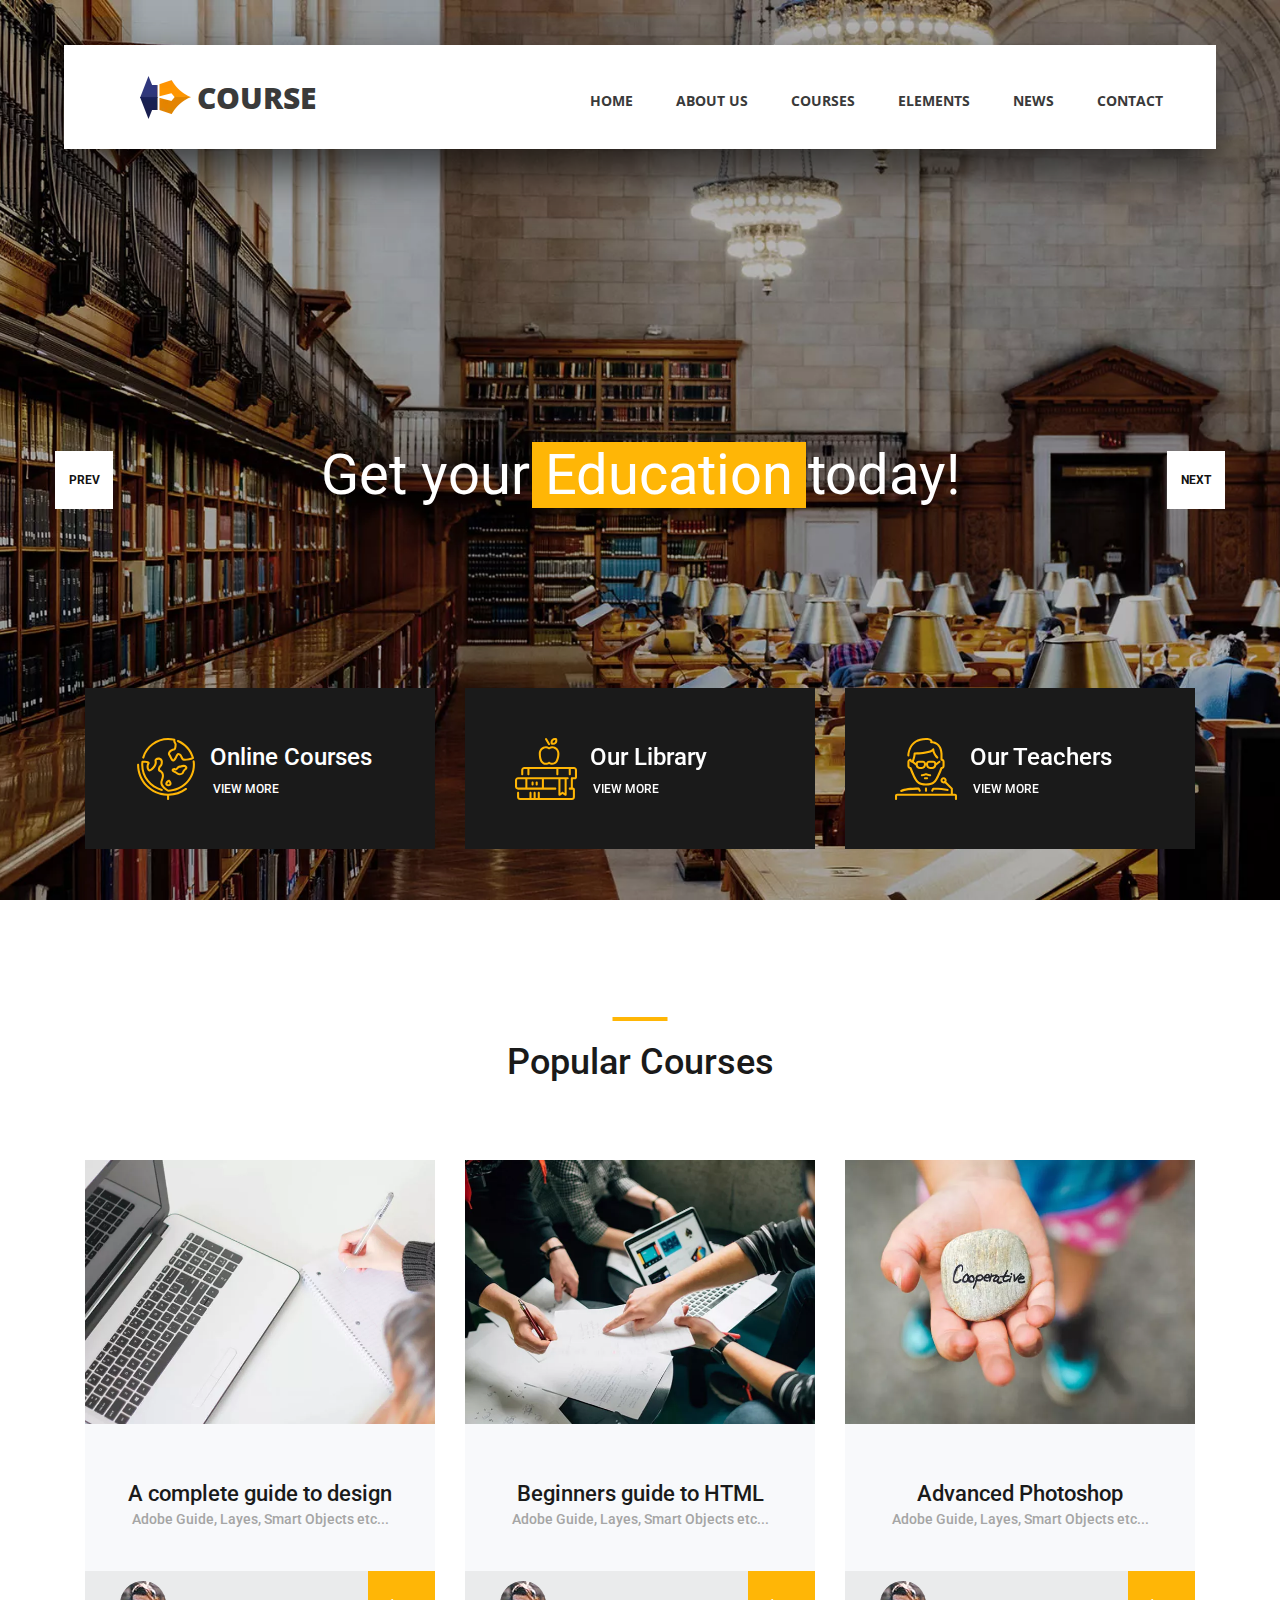
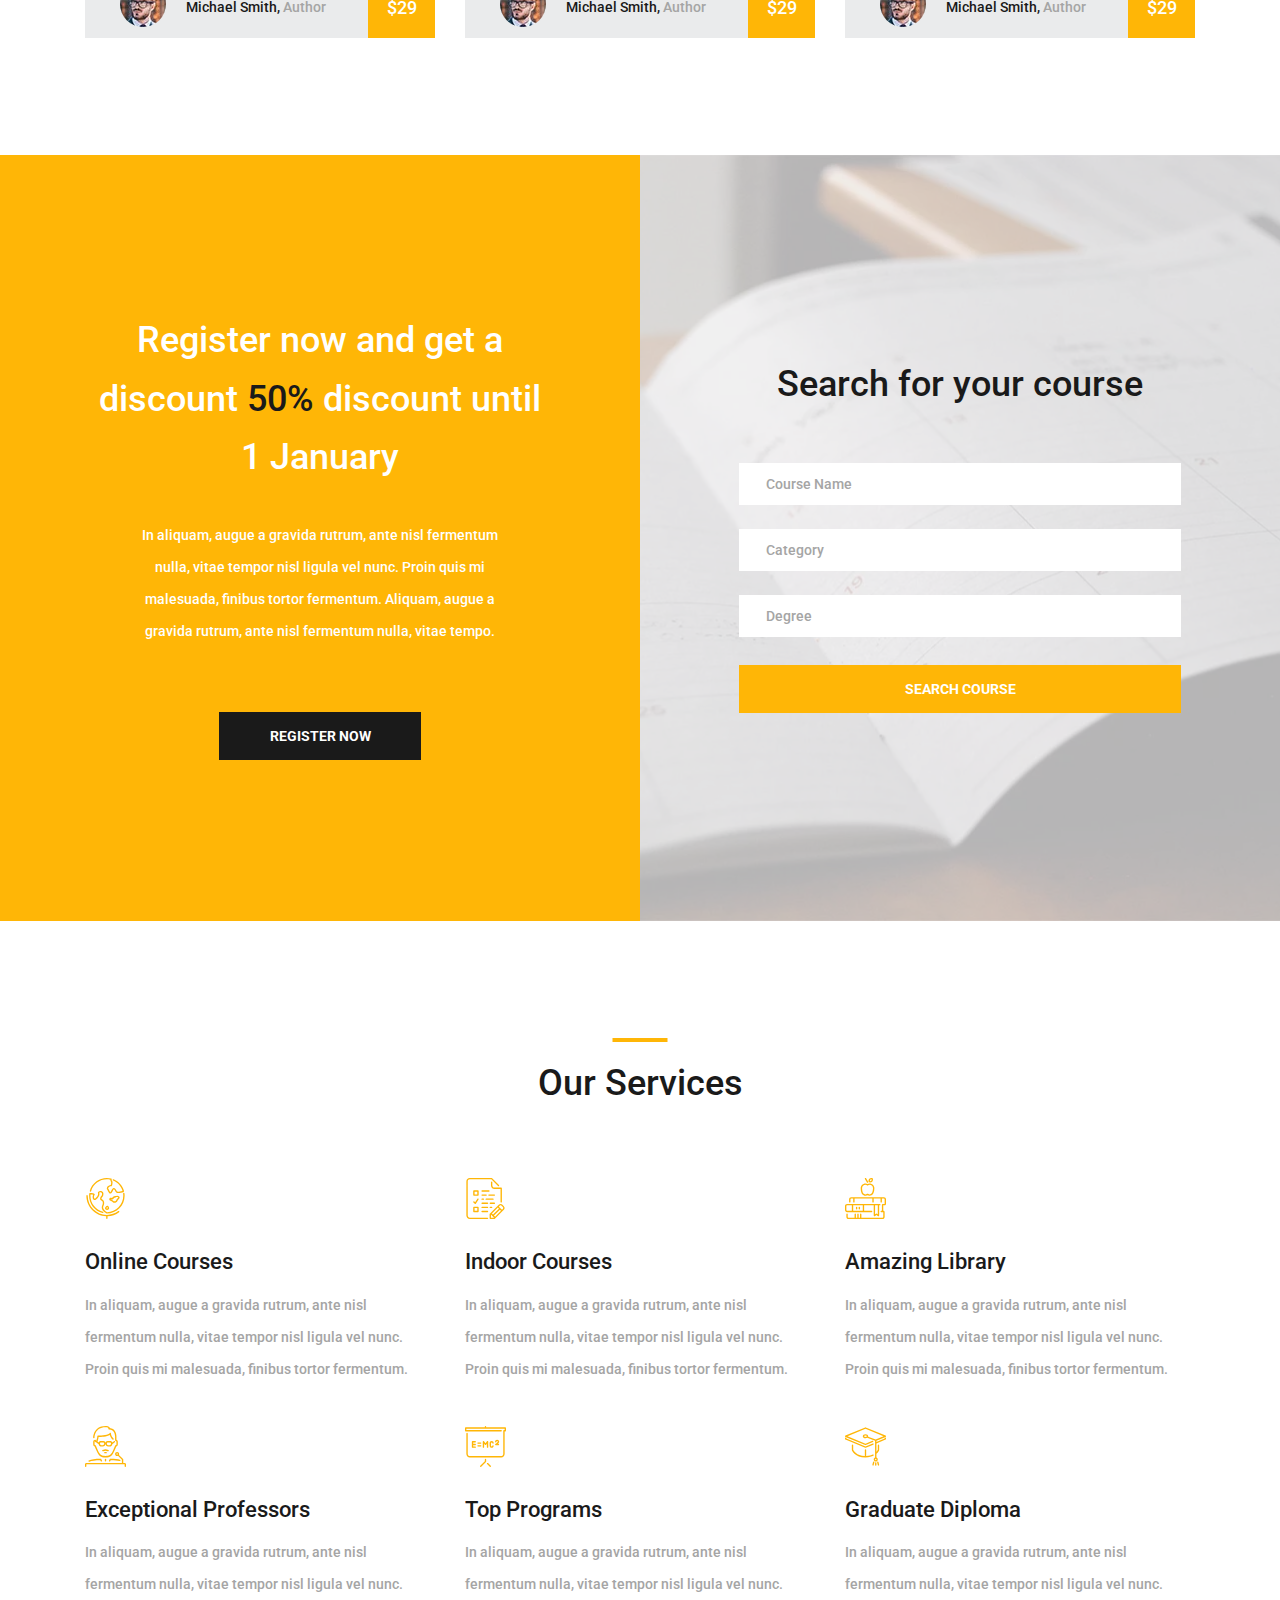
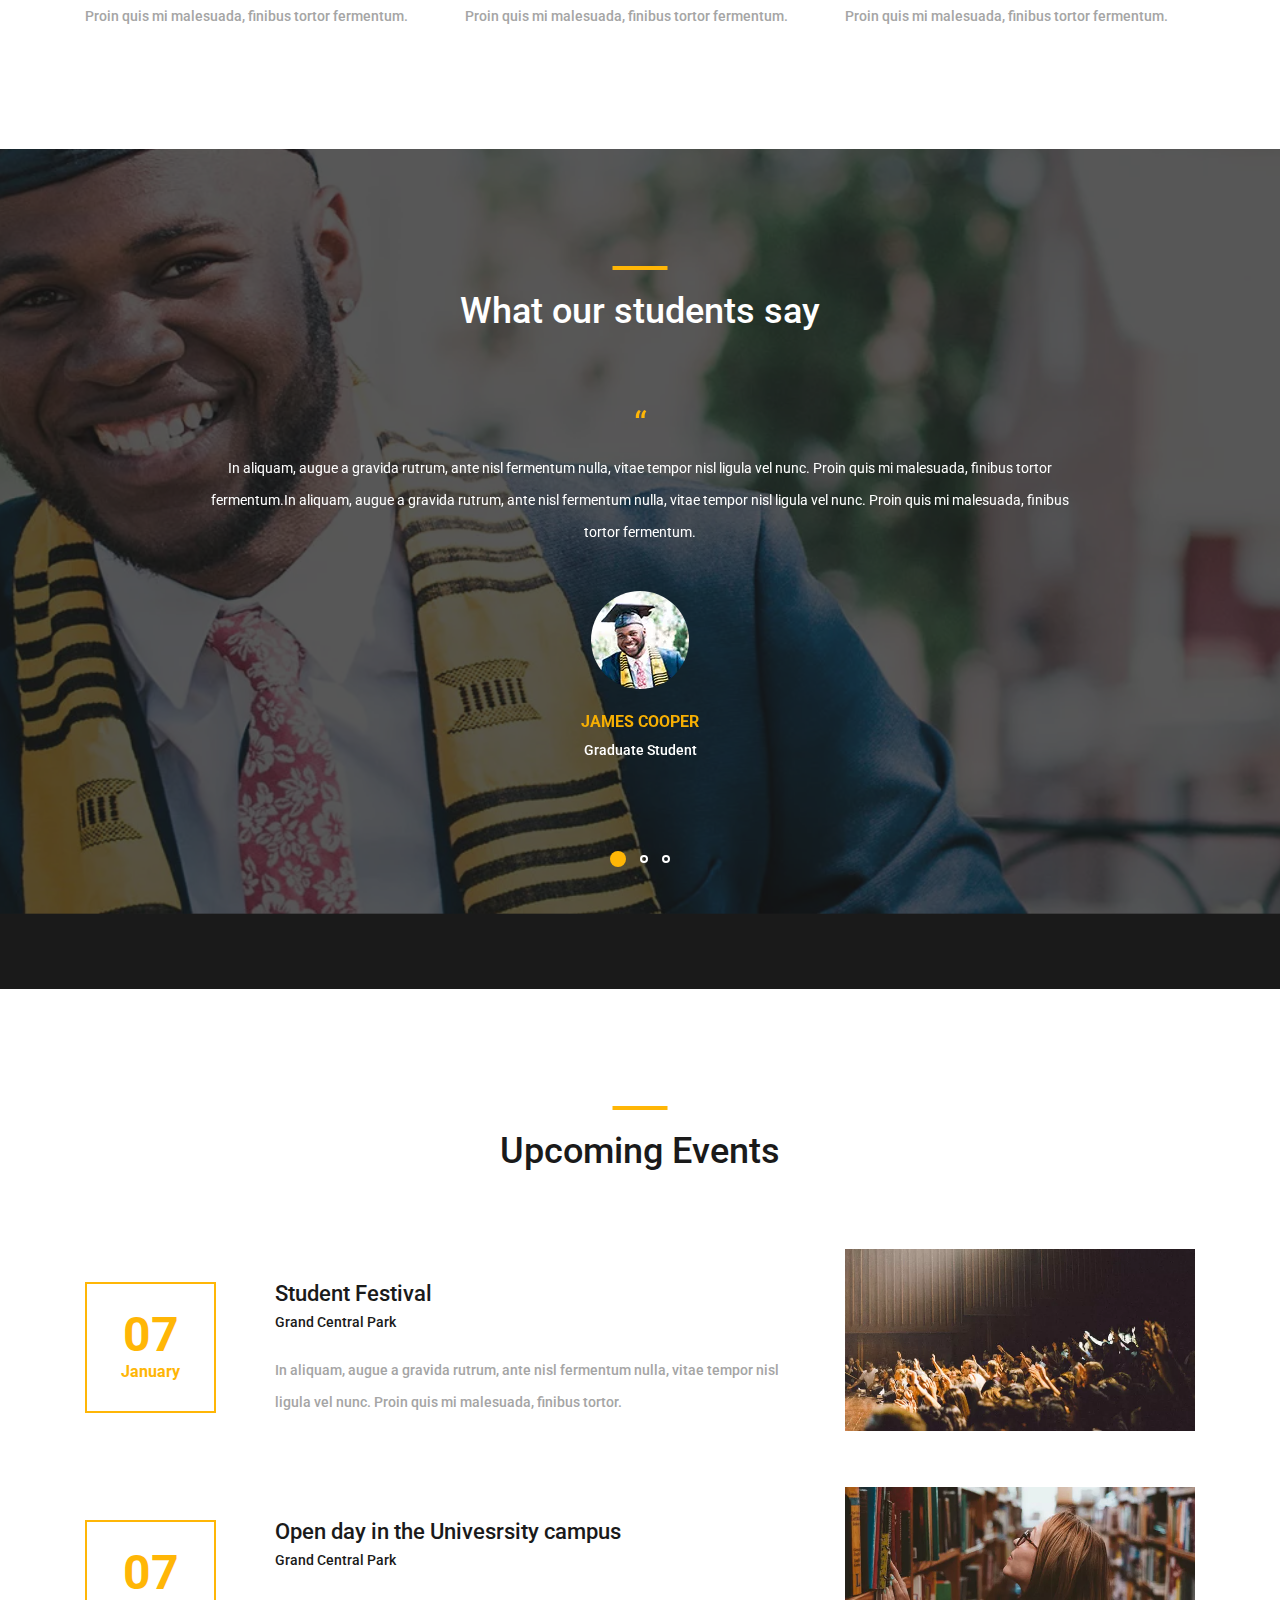
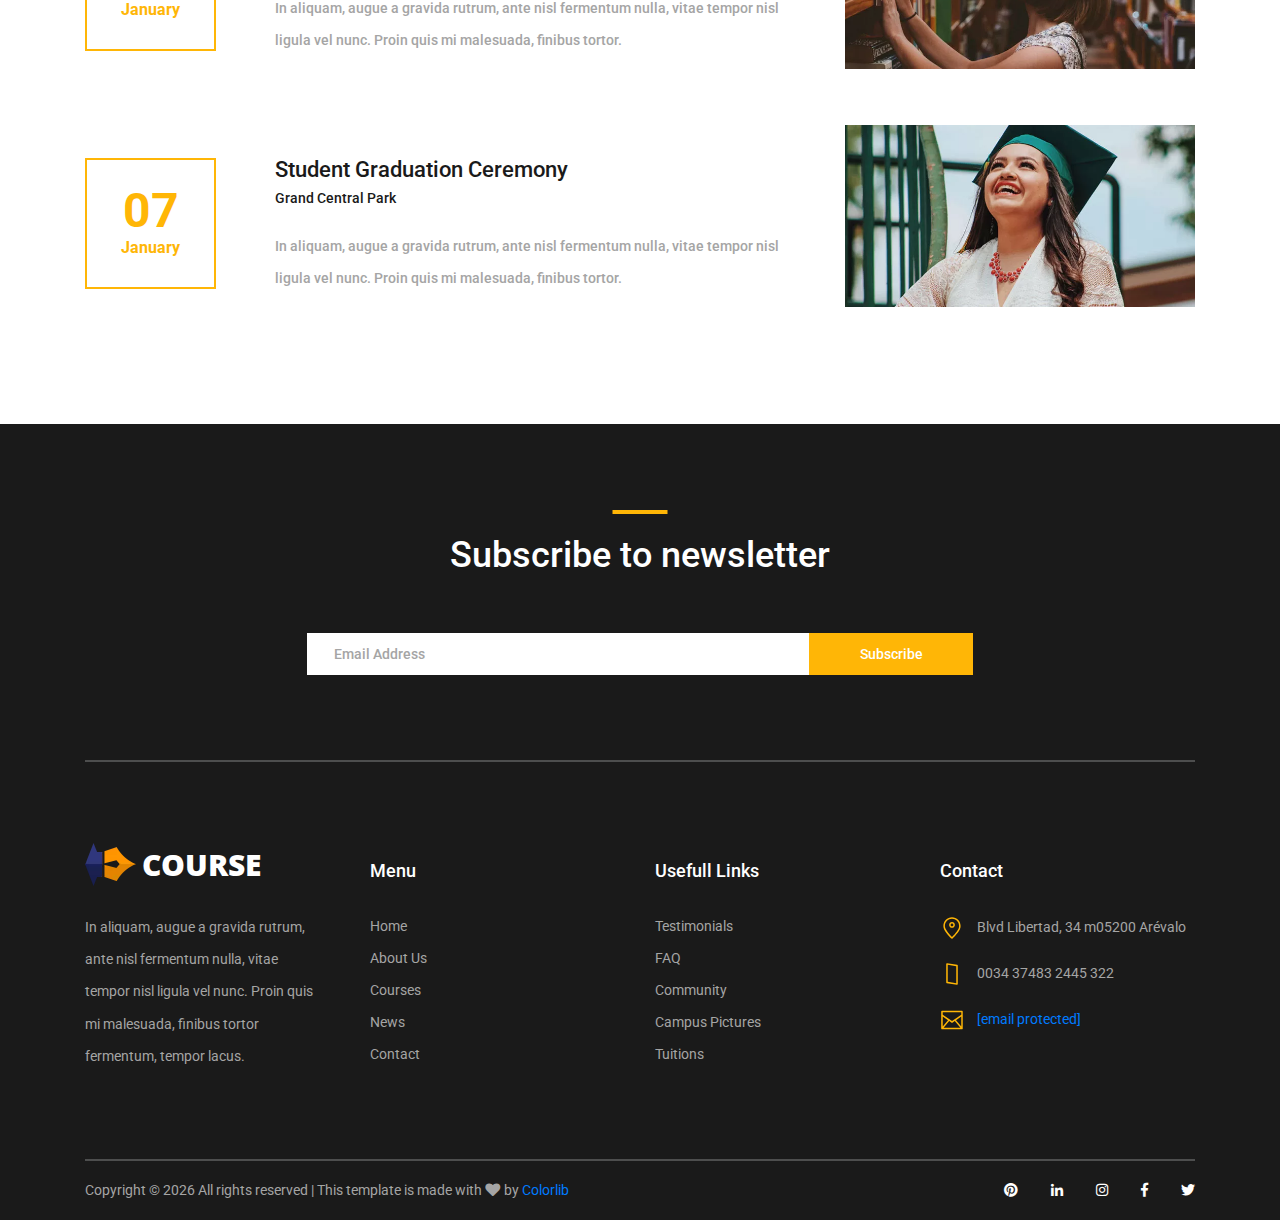
==== commit f5009937: "tab spaces default" ====
--- a/index.html
+++ b/index.html
@@ -1,671 +1,1027 @@
 <!DOCTYPE html>
 <html lang="en">
-
-<head>
-    <title>Course</title>
-    <meta charset="utf-8">
-    <meta http-equiv="X-UA-Compatible" content="IE=edge">
-    <meta name="description" content="Course Project">
-    <meta name="viewport" content="width=device-width, initial-scale=1">
-    <link rel="stylesheet" type="text/css" href="styles/bootstrap4/bootstrap.min.css">
-    <link href="plugins/fontawesome-free-5.0.1/css/fontawesome-all.css" rel="stylesheet" type="text/css">
-    <link rel="stylesheet" type="text/css" href="plugins/OwlCarousel2-2.2.1/owl.carousel.css">
-    <link rel="stylesheet" type="text/css" href="plugins/OwlCarousel2-2.2.1/owl.theme.default.css">
-    <link rel="stylesheet" type="text/css" href="plugins/OwlCarousel2-2.2.1/animate.css">
-    <link rel="stylesheet" type="text/css" href="styles/main_styles.css">
-    <link rel="stylesheet" type="text/css" href="styles/responsive.css">
-    <script nonce="2ddd612e-b944-4efe-8316-0ec9f614c8a3">
-        (function(w, d) {
-            ! function(bv, bw, bx, by) {
-                bv[bx] = bv[bx] || {};
-                bv[bx].executed = [];
-                bv.zaraz = {
-                    deferred: [],
-                    listeners: []
-                };
-                bv.zaraz.q = [];
-                bv.zaraz._f = function(bz) {
-                    return function() {
-                        var bA = Array.prototype.slice.call(arguments);
-                        bv.zaraz.q.push({
-                            m: bz,
-                            a: bA
-                        })
-                    }
-                };
-                for (const bB of ["track", "set", "debug"]) bv.zaraz[bB] = bv.zaraz._f(bB);
-                bv.zaraz.init = () => {
-                    var bC = bw.getElementsByTagName(by)[0],
-                        bD = bw.createElement(by),
-                        bE = bw.getElementsByTagName("title")[0];
-                    bE && (bv[bx].t = bw.getElementsByTagName("title")[0].text);
-                    bv[bx].x = Math.random();
-                    bv[bx].w = bv.screen.width;
-                    bv[bx].h = bv.screen.height;
-                    bv[bx].j = bv.innerHeight;
-                    bv[bx].e = bv.innerWidth;
-                    bv[bx].l = bv.location.href;
-                    bv[bx].r = bw.referrer;
-                    bv[bx].k = bv.screen.colorDepth;
-                    bv[bx].n = bw.characterSet;
-                    bv[bx].o = (new Date).getTimezoneOffset();
-                    if (bv.dataLayer)
-                        for (const bI of Object.entries(Object.entries(dataLayer).reduce(((bJ, bK) => ({ ...bJ[1],
-                                ...bK[1]
-                            }))))) zaraz.set(bI[0], bI[1], {
-                            scope: "page"
-                        });
-                    bv[bx].q = [];
-                    for (; bv.zaraz.q.length;) {
-                        const bL = bv.zaraz.q.shift();
-                        bv[bx].q.push(bL)
-                    }
-                    bD.defer = !0;
-                    for (const bM of [localStorage, sessionStorage]) Object.keys(bM || {}).filter((bO => bO.startsWith("_zaraz_"))).forEach((bN => {
-                        try {
-                            bv[bx]["z_" + bN.slice(7)] = JSON.parse(bM.getItem(bN))
-                        } catch {
-                            bv[bx]["z_" + bN.slice(7)] = bM.getItem(bN)
-                        }
-                    }));
-                    bD.referrerPolicy = "origin";
-                    bD.src = "/cdn-cgi/zaraz/s.js?z=" + btoa(encodeURIComponent(JSON.stringify(bv[bx])));
-                    bC.parentNode.insertBefore(bD, bC)
-                };
-                ["complete", "interactive"].includes(bw.readyState) ? zaraz.init() : bv.addEventListener("DOMContentLoaded", zaraz.init)
-            }(w, d, "zarazData", "script");
-        })(window, document);
-    </script>
-</head>
-
-<body>
-    <div class="super_container">
-
-        <header class="header d-flex flex-row">
-            <div class="header_content d-flex flex-row align-items-center">
-
-                <div class="logo_container">
-                    <div class="logo">
-                        <img src="images/logo.png" alt="">
-                        <span>course</span>
-                    </div>
-                </div>
-
-                <nav class="main_nav_container">
-                    <div class="main_nav">
-                        <ul class="main_nav_list">
-                            <li class="main_nav_item"><a href="#">home</a></li>
-                            <li class="main_nav_item"><a href="#">about us</a></li>
-                            <li class="main_nav_item"><a href="courses.html">courses</a></li>
-                            <li class="main_nav_item"><a href="elements.html">elements</a></li>
-                            <li class="main_nav_item"><a href="news.html">news</a></li>
-                            <li class="main_nav_item"><a href="contact.html">contact</a></li>
-                        </ul>
-                    </div>
-                </nav>
-            </div>
-            <div class="header_side d-flex flex-row justify-content-center align-items-center">
-                <img src="images/phone-call.svg" alt="">
-                <span>+43 4566 7788 2457</span>
-            </div>
-
-            <div class="hamburger_container">
-                <i class="fas fa-bars trans_200"></i>
-            </div>
-        </header>
-
-        <div class="menu_container menu_mm">
-
-            <div class="menu_close_container">
-                <div class="menu_close"></div>
-            </div>
-
-            <div class="menu_inner menu_mm">
-                <div class="menu menu_mm">
-                    <ul class="menu_list menu_mm">
-                        <li class="menu_item menu_mm"><a href="#">Home</a></li>
-                        <li class="menu_item menu_mm"><a href="#">About us</a></li>
-                        <li class="menu_item menu_mm"><a href="courses.html">Courses</a></li>
-                        <li class="menu_item menu_mm"><a href="elements.html">Elements</a></li>
-                        <li class="menu_item menu_mm"><a href="news.html">News</a></li>
-                        <li class="menu_item menu_mm"><a href="contact.html">Contact</a></li>
-                    </ul>
-
-                    <div class="menu_social_container menu_mm">
-                        <ul class="menu_social menu_mm">
-                            <li class="menu_social_item menu_mm"><a href="#"><i class="fab fa-pinterest"></i></a></li>
-                            <li class="menu_social_item menu_mm"><a href="#"><i class="fab fa-linkedin-in"></i></a></li>
-                            <li class="menu_social_item menu_mm"><a href="#"><i class="fab fa-instagram"></i></a></li>
-                            <li class="menu_social_item menu_mm"><a href="#"><i class="fab fa-facebook-f"></i></a></li>
-                            <li class="menu_social_item menu_mm"><a href="#"><i class="fab fa-twitter"></i></a></li>
-                        </ul>
-                    </div>
-                    <div class="menu_copyright menu_mm">Colorlib All rights reserved</div>
-                </div>
-            </div>
-        </div>
-
-        <div class="home">
-
-            <div class="hero_slider_container">
-                <div class="hero_slider owl-carousel">
-
-                    <div class="hero_slide">
-                        <div class="hero_slide_background" style="background-image:url(images/slider_background.jpg)"></div>
-                        <div class="hero_slide_container d-flex flex-column align-items-center justify-content-center">
-                            <div class="hero_slide_content text-center">
-                                <h1 data-animation-in="fadeInUp" data-animation-out="animate-out fadeOut">Get your <span>Education</span> today!</h1>
-                            </div>
-                        </div>
-                    </div>
-
-                    <div class="hero_slide">
-                        <div class="hero_slide_background" style="background-image:url(images/slider_background.jpg)"></div>
-                        <div class="hero_slide_container d-flex flex-column align-items-center justify-content-center">
-                            <div class="hero_slide_content text-center">
-                                <h1 data-animation-in="fadeInUp" data-animation-out="animate-out fadeOut">Get your <span>Education</span> today!</h1>
-                            </div>
-                        </div>
-                    </div>
-
-                    <div class="hero_slide">
-                        <div class="hero_slide_background" style="background-image:url(images/slider_background.jpg)"></div>
-                        <div class="hero_slide_container d-flex flex-column align-items-center justify-content-center">
-                            <div class="hero_slide_content text-center">
-                                <h1 data-animation-in="fadeInUp" data-animation-out="animate-out fadeOut">Get your <span>Education</span> today!</h1>
-                            </div>
-                        </div>
-                    </div>
-                </div>
-                <div class="hero_slider_left hero_slider_nav trans_200"><span class="trans_200">prev</span></div>
-                <div class="hero_slider_right hero_slider_nav trans_200"><span class="trans_200">next</span></div>
-            </div>
-        </div>
-        <div class="hero_boxes">
-            <div class="hero_boxes_inner">
-                <div class="container">
-                    <div class="row">
-                        <div class="col-lg-4 hero_box_col">
-                            <div class="hero_box d-flex flex-row align-items-center justify-content-start">
-                                <img src="images/earth-globe.svg" class="svg" alt="">
-                                <div class="hero_box_content">
-                                    <h2 class="hero_box_title">Online Courses</h2>
-                                    <a href="courses.html" class="hero_box_link">view more</a>
-                                </div>
-                            </div>
-                        </div>
-                        <div class="col-lg-4 hero_box_col">
-                            <div class="hero_box d-flex flex-row align-items-center justify-content-start">
-                                <img src="images/books.svg" class="svg" alt="">
-                                <div class="hero_box_content">
-                                    <h2 class="hero_box_title">Our Library</h2>
-                                    <a href="courses.html" class="hero_box_link">view more</a>
-                                </div>
-                            </div>
-                        </div>
-                        <div class="col-lg-4 hero_box_col">
-                            <div class="hero_box d-flex flex-row align-items-center justify-content-start">
-                                <img src="images/professor.svg" class="svg" alt="">
-                                <div class="hero_box_content">
-                                    <h2 class="hero_box_title">Our Teachers</h2>
-                                    <a href="teachers.html" class="hero_box_link">view more</a>
-                                </div>
-                            </div>
-                        </div>
-                    </div>
-                </div>
-            </div>
-        </div>
-
-        <div class="popular page_section">
-            <div class="container">
-                <div class="row">
-                    <div class="col">
-                        <div class="section_title text-center">
-                            <h1>Popular Courses</h1>
-                        </div>
-                    </div>
-                </div>
-                <div class="row course_boxes">
-
-                    <div class="col-lg-4 course_box">
-                        <div class="card">
-                            <img class="card-img-top" src="images/course_1.jpg" alt="https://unsplash.com/@kellybrito">
-                            <div class="card-body text-center">
-                                <div class="card-title"><a href="courses.html">A complete guide to design</a></div>
-                                <div class="card-text">Adobe Guide, Layes, Smart Objects etc...</div>
-                            </div>
-                            <div class="price_box d-flex flex-row align-items-center">
-                                <div class="course_author_image">
-                                    <img src="images/author.jpg" alt="https://unsplash.com/@mehdizadeh">
-                                </div>
-                                <div class="course_author_name">Michael Smith, <span>Author</span></div>
-                                <div class="course_price d-flex flex-column align-items-center justify-content-center"><span>$29</span></div>
-                            </div>
-                        </div>
-                    </div>
-
-                    <div class="col-lg-4 course_box">
-                        <div class="card">
-                            <img class="card-img-top" src="images/course_2.jpg" alt="https://unsplash.com/@cikstefan">
-                            <div class="card-body text-center">
-                                <div class="card-title"><a href="courses.html">Beginners guide to HTML</a></div>
-                                <div class="card-text">Adobe Guide, Layes, Smart Objects etc...</div>
-                            </div>
-                            <div class="price_box d-flex flex-row align-items-center">
-                                <div class="course_author_image">
-                                    <img src="images/author.jpg" alt="https://unsplash.com/@mehdizadeh">
-                                </div>
-                                <div class="course_author_name">Michael Smith, <span>Author</span></div>
-                                <div class="course_price d-flex flex-column align-items-center justify-content-center"><span>$29</span></div>
-                            </div>
-                        </div>
-                    </div>
-
-                    <div class="col-lg-4 course_box">
-                        <div class="card">
-                            <img class="card-img-top" src="images/course_3.jpg" alt="https://unsplash.com/@dsmacinnes">
-                            <div class="card-body text-center">
-                                <div class="card-title"><a href="courses.html">Advanced Photoshop</a></div>
-                                <div class="card-text">Adobe Guide, Layes, Smart Objects etc...</div>
-                            </div>
-                            <div class="price_box d-flex flex-row align-items-center">
-                                <div class="course_author_image">
-                                    <img src="images/author.jpg" alt="https://unsplash.com/@mehdizadeh">
-                                </div>
-                                <div class="course_author_name">Michael Smith, <span>Author</span></div>
-                                <div class="course_price d-flex flex-column align-items-center justify-content-center"><span>$29</span></div>
-                            </div>
-                        </div>
-                    </div>
-                </div>
-            </div>
-        </div>
-
-        <div class="register">
-            <div class="container-fluid">
-                <div class="row row-eq-height">
-                    <div class="col-lg-6 nopadding">
-
-                        <div class="register_section d-flex flex-column align-items-center justify-content-center">
-                            <div class="register_content text-center">
-                                <h1 class="register_title">Register now and get a discount <span>50%</span> discount until 1 January</h1>
-                                <p class="register_text">In aliquam, augue a gravida rutrum, ante nisl fermentum nulla, vitae tempor nisl ligula vel nunc. Proin quis mi malesuada, finibus tortor fermentum. Aliquam, augue a gravida rutrum, ante nisl fermentum nulla, vitae tempo.</p>
-                                <div class="button button_1 register_button mx-auto trans_200"><a href="#">register now</a></div>
-                            </div>
-                        </div>
-                    </div>
-                    <div class="col-lg-6 nopadding">
-
-                        <div class="search_section d-flex flex-column align-items-center justify-content-center">
-                            <div class="search_background" style="background-image:url(images/search_background.jpg);"></div>
-                            <div class="search_content text-center">
-                                <h1 class="search_title">Search for your course</h1>
-                                <form id="search_form" class="search_form" action="post">
-                                    <input id="search_form_name" class="input_field search_form_name" type="text" placeholder="Course Name" required="required" data-error="Course name is required.">
-                                    <input id="search_form_category" class="input_field search_form_category" type="text" placeholder="Category">
-                                    <input id="search_form_degree" class="input_field search_form_degree" type="text" placeholder="Degree">
-                                    <button id="search_submit_button" type="submit" class="search_submit_button trans_200" value="Submit">search course</button>
-                                </form>
-                            </div>
-                        </div>
-                    </div>
-                </div>
-            </div>
-        </div>
-
-        <div class="services page_section">
-            <div class="container">
-                <div class="row">
-                    <div class="col">
-                        <div class="section_title text-center">
-                            <h1>Our Services</h1>
-                        </div>
-                    </div>
-                </div>
-                <div class="row services_row">
-                    <div class="col-lg-4 service_item text-left d-flex flex-column align-items-start justify-content-start">
-                        <div class="icon_container d-flex flex-column justify-content-end">
-                            <img src="images/earth-globe.svg" alt="">
-                        </div>
-                        <h3>Online Courses</h3>
-                        <p>In aliquam, augue a gravida rutrum, ante nisl fermentum nulla, vitae tempor nisl ligula vel nunc. Proin quis mi malesuada, finibus tortor fermentum.</p>
-                    </div>
-                    <div class="col-lg-4 service_item text-left d-flex flex-column align-items-start justify-content-start">
-                        <div class="icon_container d-flex flex-column justify-content-end">
-                            <img src="images/exam.svg" alt="">
-                        </div>
-                        <h3>Indoor Courses</h3>
-                        <p>In aliquam, augue a gravida rutrum, ante nisl fermentum nulla, vitae tempor nisl ligula vel nunc. Proin quis mi malesuada, finibus tortor fermentum.</p>
-                    </div>
-                    <div class="col-lg-4 service_item text-left d-flex flex-column align-items-start justify-content-start">
-                        <div class="icon_container d-flex flex-column justify-content-end">
-                            <img src="images/books.svg" alt="">
-                        </div>
-                        <h3>Amazing Library</h3>
-                        <p>In aliquam, augue a gravida rutrum, ante nisl fermentum nulla, vitae tempor nisl ligula vel nunc. Proin quis mi malesuada, finibus tortor fermentum.</p>
-                    </div>
-                    <div class="col-lg-4 service_item text-left d-flex flex-column align-items-start justify-content-start">
-                        <div class="icon_container d-flex flex-column justify-content-end">
-                            <img src="images/professor.svg" alt="">
-                        </div>
-                        <h3>Exceptional Professors</h3>
-                        <p>In aliquam, augue a gravida rutrum, ante nisl fermentum nulla, vitae tempor nisl ligula vel nunc. Proin quis mi malesuada, finibus tortor fermentum.</p>
-                    </div>
-                    <div class="col-lg-4 service_item text-left d-flex flex-column align-items-start justify-content-start">
-                        <div class="icon_container d-flex flex-column justify-content-end">
-                            <img src="images/blackboard.svg" alt="">
-                        </div>
-                        <h3>Top Programs</h3>
-                        <p>In aliquam, augue a gravida rutrum, ante nisl fermentum nulla, vitae tempor nisl ligula vel nunc. Proin quis mi malesuada, finibus tortor fermentum.</p>
-                    </div>
-                    <div class="col-lg-4 service_item text-left d-flex flex-column align-items-start justify-content-start">
-                        <div class="icon_container d-flex flex-column justify-content-end">
-                            <img src="images/mortarboard.svg" alt="">
-                        </div>
-                        <h3>Graduate Diploma</h3>
-                        <p>In aliquam, augue a gravida rutrum, ante nisl fermentum nulla, vitae tempor nisl ligula vel nunc. Proin quis mi malesuada, finibus tortor fermentum.</p>
-                    </div>
-                </div>
-            </div>
-        </div>
-
-        <div class="testimonials page_section">
-
-            <div class="testimonials_background_container prlx_parent">
-                <div class="testimonials_background prlx" style="background-image:url(images/testimonials_background.jpg)"></div>
-            </div>
-            <div class="container">
-                <div class="row">
-                    <div class="col">
-                        <div class="section_title text-center">
-                            <h1>What our students say</h1>
-                        </div>
-                    </div>
-                </div>
-                <div class="row">
-                    <div class="col-lg-10 offset-lg-1">
-                        <div class="testimonials_slider_container">
-
-                            <div class="owl-carousel owl-theme testimonials_slider">
-
-                                <div class="owl-item">
-                                    <div class="testimonials_item text-center">
-                                        <div class="quote">“</div>
-                                        <p class="testimonials_text">In aliquam, augue a gravida rutrum, ante nisl fermentum nulla, vitae tempor nisl ligula vel nunc. Proin quis mi malesuada, finibus tortor fermentum.In aliquam, augue a gravida rutrum, ante nisl fermentum nulla,
-                                            vitae tempor nisl ligula vel nunc. Proin quis mi malesuada, finibus tortor fermentum.</p>
-                                        <div class="testimonial_user">
-                                            <div class="testimonial_image mx-auto">
-                                                <img src="images/testimonials_user.jpg" alt="">
-                                            </div>
-                                            <div class="testimonial_name">james cooper</div>
-                                            <div class="testimonial_title">Graduate Student</div>
-                                        </div>
-                                    </div>
-                                </div>
-
-                                <div class="owl-item">
-                                    <div class="testimonials_item text-center">
-                                        <div class="quote">“</div>
-                                        <p class="testimonials_text">In aliquam, augue a gravida rutrum, ante nisl fermentum nulla, vitae tempor nisl ligula vel nunc. Proin quis mi malesuada, finibus tortor fermentum.In aliquam, augue a gravida rutrum, ante nisl fermentum nulla,
-                                            vitae tempor nisl ligula vel nunc. Proin quis mi malesuada, finibus tortor fermentum.</p>
-                                        <div class="testimonial_user">
-                                            <div class="testimonial_image mx-auto">
-                                                <img src="images/testimonials_user.jpg" alt="">
-                                            </div>
-                                            <div class="testimonial_name">james cooper</div>
-                                            <div class="testimonial_title">Graduate Student</div>
-                                        </div>
-                                    </div>
-                                </div>
-
-                                <div class="owl-item">
-                                    <div class="testimonials_item text-center">
-                                        <div class="quote">“</div>
-                                        <p class="testimonials_text">In aliquam, augue a gravida rutrum, ante nisl fermentum nulla, vitae tempor nisl ligula vel nunc. Proin quis mi malesuada, finibus tortor fermentum.In aliquam, augue a gravida rutrum, ante nisl fermentum nulla,
-                                            vitae tempor nisl ligula vel nunc. Proin quis mi malesuada, finibus tortor fermentum.</p>
-                                        <div class="testimonial_user">
-                                            <div class="testimonial_image mx-auto">
-                                                <img src="images/testimonials_user.jpg" alt="">
-                                            </div>
-                                            <div class="testimonial_name">james cooper</div>
-                                            <div class="testimonial_title">Graduate Student</div>
-                                        </div>
-                                    </div>
-                                </div>
-                            </div>
-                        </div>
-                    </div>
-                </div>
-            </div>
-        </div>
-
-        <div class="events page_section">
-            <div class="container">
-                <div class="row">
-                    <div class="col">
-                        <div class="section_title text-center">
-                            <h1>Upcoming Events</h1>
-                        </div>
-                    </div>
-                </div>
-                <div class="event_items">
-
-                    <div class="row event_item">
-                        <div class="col">
-                            <div class="row d-flex flex-row align-items-end">
-                                <div class="col-lg-2 order-lg-1 order-2">
-                                    <div class="event_date d-flex flex-column align-items-center justify-content-center">
-                                        <div class="event_day">07</div>
-                                        <div class="event_month">January</div>
-                                    </div>
-                                </div>
-                                <div class="col-lg-6 order-lg-2 order-3">
-                                    <div class="event_content">
-                                        <div class="event_name"><a class="trans_200" href="#">Student Festival</a></div>
-                                        <div class="event_location">Grand Central Park</div>
-                                        <p>In aliquam, augue a gravida rutrum, ante nisl fermentum nulla, vitae tempor nisl ligula vel nunc. Proin quis mi malesuada, finibus tortor.</p>
-                                    </div>
-                                </div>
-                                <div class="col-lg-4 order-lg-3 order-1">
-                                    <div class="event_image">
-                                        <img src="images/event_1.jpg" alt="https://unsplash.com/@theunsteady5">
-                                    </div>
-                                </div>
-                            </div>
-                        </div>
-                    </div>
-
-                    <div class="row event_item">
-                        <div class="col">
-                            <div class="row d-flex flex-row align-items-end">
-                                <div class="col-lg-2 order-lg-1 order-2">
-                                    <div class="event_date d-flex flex-column align-items-center justify-content-center">
-                                        <div class="event_day">07</div>
-                                        <div class="event_month">January</div>
-                                    </div>
-                                </div>
-                                <div class="col-lg-6 order-lg-2 order-3">
-                                    <div class="event_content">
-                                        <div class="event_name"><a class="trans_200" href="#">Open day in the Univesrsity campus</a></div>
-                                        <div class="event_location">Grand Central Park</div>
-                                        <p>In aliquam, augue a gravida rutrum, ante nisl fermentum nulla, vitae tempor nisl ligula vel nunc. Proin quis mi malesuada, finibus tortor.</p>
-                                    </div>
-                                </div>
-                                <div class="col-lg-4 order-lg-3 order-1">
-                                    <div class="event_image">
-                                        <img src="images/event_2.jpg" alt="https://unsplash.com/@claybanks1989">
-                                    </div>
-                                </div>
-                            </div>
-                        </div>
-                    </div>
-
-                    <div class="row event_item">
-                        <div class="col">
-                            <div class="row d-flex flex-row align-items-end">
-                                <div class="col-lg-2 order-lg-1 order-2">
-                                    <div class="event_date d-flex flex-column align-items-center justify-content-center">
-                                        <div class="event_day">07</div>
-                                        <div class="event_month">January</div>
-                                    </div>
-                                </div>
-                                <div class="col-lg-6 order-lg-2 order-3">
-                                    <div class="event_content">
-                                        <div class="event_name"><a class="trans_200" href="#">Student Graduation Ceremony</a></div>
-                                        <div class="event_location">Grand Central Park</div>
-                                        <p>In aliquam, augue a gravida rutrum, ante nisl fermentum nulla, vitae tempor nisl ligula vel nunc. Proin quis mi malesuada, finibus tortor.</p>
-                                    </div>
-                                </div>
-                                <div class="col-lg-4 order-lg-3 order-1">
-                                    <div class="event_image">
-                                        <img src="images/event_3.jpg" alt="https://unsplash.com/@juanmramosjr">
-                                    </div>
-                                </div>
-                            </div>
-                        </div>
-                    </div>
-                </div>
-            </div>
-        </div>
-
-        <footer class="footer">
-            <div class="container">
-
-                <div class="newsletter">
-                    <div class="row">
-                        <div class="col">
-                            <div class="section_title text-center">
-                                <h1>Subscribe to newsletter</h1>
-                            </div>
-                        </div>
-                    </div>
-                    <div class="row">
-                        <div class="col text-center">
-                            <div class="newsletter_form_container mx-auto">
-                                <form action="post">
-                                    <div class="newsletter_form d-flex flex-md-row flex-column flex-xs-column align-items-center justify-content-center">
-                                        <input id="newsletter_email" class="newsletter_email" type="email" placeholder="Email Address" required="required" data-error="Valid email is required.">
-                                        <button id="newsletter_submit" type="submit" class="newsletter_submit_btn trans_300" value="Submit">Subscribe</button>
-                                    </div>
-                                </form>
-                            </div>
-                        </div>
-                    </div>
-                </div>
-
-                <div class="footer_content">
-                    <div class="row">
-
-                        <div class="col-lg-3 footer_col">
-
-                            <div class="logo_container">
-                                <div class="logo">
-                                    <img src="images/logo.png" alt="">
-                                    <span>course</span>
-                                </div>
-                            </div>
-                            <p class="footer_about_text">In aliquam, augue a gravida rutrum, ante nisl fermentum nulla, vitae tempor nisl ligula vel nunc. Proin quis mi malesuada, finibus tortor fermentum, tempor lacus.</p>
-                        </div>
-
-                        <div class="col-lg-3 footer_col">
-                            <div class="footer_column_title">Menu</div>
-                            <div class="footer_column_content">
-                                <ul>
-                                    <li class="footer_list_item"><a href="#">Home</a></li>
-                                    <li class="footer_list_item"><a href="#">About Us</a></li>
-                                    <li class="footer_list_item"><a href="courses.html">Courses</a></li>
-                                    <li class="footer_list_item"><a href="news.html">News</a></li>
-                                    <li class="footer_list_item"><a href="contact.html">Contact</a></li>
-                                </ul>
-                            </div>
-                        </div>
-
-                        <div class="col-lg-3 footer_col">
-                            <div class="footer_column_title">Usefull Links</div>
-                            <div class="footer_column_content">
-                                <ul>
-                                    <li class="footer_list_item"><a href="#">Testimonials</a></li>
-                                    <li class="footer_list_item"><a href="#">FAQ</a></li>
-                                    <li class="footer_list_item"><a href="#">Community</a></li>
-                                    <li class="footer_list_item"><a href="#">Campus Pictures</a></li>
-                                    <li class="footer_list_item"><a href="#">Tuitions</a></li>
-                                </ul>
-                            </div>
-                        </div>
-
-                        <div class="col-lg-3 footer_col">
-                            <div class="footer_column_title">Contact</div>
-                            <div class="footer_column_content">
-                                <ul>
-                                    <li class="footer_contact_item">
-                                        <div class="footer_contact_icon">
-                                            <img src="images/placeholder.svg" alt="https://www.flaticon.com/authors/lucy-g">
-                                        </div>
-                                        Blvd Libertad, 34 m05200 Arévalo
-                                    </li>
-                                    <li class="footer_contact_item">
-                                        <div class="footer_contact_icon">
-                                            <img src="images/smartphone.svg" alt="https://www.flaticon.com/authors/lucy-g">
-                                        </div>
-                                        0034 37483 2445 322
-                                    </li>
-                                    <li class="footer_contact_item">
-                                        <div class="footer_contact_icon">
-                                            <img src="images/envelope.svg" alt="https://www.flaticon.com/authors/lucy-g">
-                                        </div><a href="/cdn-cgi/l/email-protection" class="__cf_email__" data-cfemail="5c34393030331c3f33312c3d3225723f3331">[email&#160;protected]</a>
-                                    </li>
-                                </ul>
-                            </div>
-                        </div>
-                    </div>
-                </div>
-
-                <div class="footer_bar d-flex flex-column flex-sm-row align-items-center">
-                    <div class="footer_copyright">
-                        <span>
-Copyright &copy;<script data-cfasync="false" src="/cdn-cgi/scripts/5c5dd728/cloudflare-static/email-decode.min.js"></script><script>document.write(new Date().getFullYear());</script> All rights reserved | This template is made with <i class="fa fa-heart" aria-hidden="true"></i> by <a href="https://colorlib.com" target="_blank">Colorlib</a>
-</span>
-                    </div>
-                    <div class="footer_social ml-sm-auto">
-                        <ul class="menu_social">
-                            <li class="menu_social_item"><a href="#"><i class="fab fa-pinterest"></i></a></li>
-                            <li class="menu_social_item"><a href="#"><i class="fab fa-linkedin-in"></i></a></li>
-                            <li class="menu_social_item"><a href="#"><i class="fab fa-instagram"></i></a></li>
-                            <li class="menu_social_item"><a href="#"><i class="fab fa-facebook-f"></i></a></li>
-                            <li class="menu_social_item"><a href="#"><i class="fab fa-twitter"></i></a></li>
-                        </ul>
-                    </div>
-                </div>
-            </div>
-        </footer>
-    </div>
-    <script src="js/jquery-3.2.1.min.js"></script>
-    <script src="styles/bootstrap4/popper.js"></script>
-    <script src="styles/bootstrap4/bootstrap.min.js"></script>
-    <script src="plugins/greensock/TweenMax.min.js"></script>
-    <script src="plugins/greensock/TimelineMax.min.js"></script>
-    <script src="plugins/scrollmagic/ScrollMagic.min.js"></script>
-    <script src="plugins/greensock/animation.gsap.min.js"></script>
-    <script src="plugins/greensock/ScrollToPlugin.min.js"></script>
-    <script src="plugins/OwlCarousel2-2.2.1/owl.carousel.js"></script>
-    <script src="plugins/scrollTo/jquery.scrollTo.min.js"></script>
-    <script src="plugins/easing/easing.js"></script>
-    <script src="js/custom.js"></script>
-
-    <script async src="https://www.googletagmanager.com/gtag/js?id=UA-23581568-13"></script>
-    <script>
-        window.dataLayer = window.dataLayer || [];
-
-        function gtag() {
-            dataLayer.push(arguments);
-        }
-        gtag('js', new Date());
-
-        gtag('config', 'UA-23581568-13');
-    </script>
-    <script defer src="https://static.cloudflareinsights.com/beacon.min.js/vaafb692b2aea4879b33c060e79fe94621666317369993" integrity="sha512-0ahDYl866UMhKuYcW078ScMalXqtFJggm7TmlUtp0UlD4eQk0Ixfnm5ykXKvGJNFjLMoortdseTfsRT8oCfgGA==" data-cf-beacon='{"rayId":"7a21a411de3f1bd8","token":"cd0b4b3a733644fc843ef0b185f98241","version":"2023.2.0","si":100}'
-        crossorigin="anonymous"></script>
-</body>
-
-</html>+	<head>
+		<title>Course</title>
+		<meta charset="utf-8" />
+		<meta http-equiv="X-UA-Compatible" content="IE=edge" />
+		<meta name="description" content="Course Project" />
+		<meta name="viewport" content="width=device-width, initial-scale=1" />
+		<link
+			rel="stylesheet"
+			type="text/css"
+			href="styles/bootstrap4/bootstrap.min.css"
+		/>
+		<link
+			href="plugins/fontawesome-free-5.0.1/css/fontawesome-all.css"
+			rel="stylesheet"
+			type="text/css"
+		/>
+		<link
+			rel="stylesheet"
+			type="text/css"
+			href="plugins/OwlCarousel2-2.2.1/owl.carousel.css"
+		/>
+		<link
+			rel="stylesheet"
+			type="text/css"
+			href="plugins/OwlCarousel2-2.2.1/owl.theme.default.css"
+		/>
+		<link
+			rel="stylesheet"
+			type="text/css"
+			href="plugins/OwlCarousel2-2.2.1/animate.css"
+		/>
+		<link rel="stylesheet" type="text/css" href="styles/main_styles.css" />
+		<link rel="stylesheet" type="text/css" href="styles/responsive.css" />
+		<script nonce="2ddd612e-b944-4efe-8316-0ec9f614c8a3">
+			(function (w, d) {
+				!(function (bv, bw, bx, by) {
+					bv[bx] = bv[bx] || {};
+					bv[bx].executed = [];
+					bv.zaraz = {
+						deferred: [],
+						listeners: [],
+					};
+					bv.zaraz.q = [];
+					bv.zaraz._f = function (bz) {
+						return function () {
+							var bA = Array.prototype.slice.call(arguments);
+							bv.zaraz.q.push({
+								m: bz,
+								a: bA,
+							});
+						};
+					};
+					for (const bB of ["track", "set", "debug"])
+						bv.zaraz[bB] = bv.zaraz._f(bB);
+					bv.zaraz.init = () => {
+						var bC = bw.getElementsByTagName(by)[0],
+							bD = bw.createElement(by),
+							bE = bw.getElementsByTagName("title")[0];
+						bE && (bv[bx].t = bw.getElementsByTagName("title")[0].text);
+						bv[bx].x = Math.random();
+						bv[bx].w = bv.screen.width;
+						bv[bx].h = bv.screen.height;
+						bv[bx].j = bv.innerHeight;
+						bv[bx].e = bv.innerWidth;
+						bv[bx].l = bv.location.href;
+						bv[bx].r = bw.referrer;
+						bv[bx].k = bv.screen.colorDepth;
+						bv[bx].n = bw.characterSet;
+						bv[bx].o = new Date().getTimezoneOffset();
+						if (bv.dataLayer)
+							for (const bI of Object.entries(
+								Object.entries(dataLayer).reduce((bJ, bK) => ({
+									...bJ[1],
+									...bK[1],
+								}))
+							))
+								zaraz.set(bI[0], bI[1], {
+									scope: "page",
+								});
+						bv[bx].q = [];
+						for (; bv.zaraz.q.length; ) {
+							const bL = bv.zaraz.q.shift();
+							bv[bx].q.push(bL);
+						}
+						bD.defer = !0;
+						for (const bM of [localStorage, sessionStorage])
+							Object.keys(bM || {})
+								.filter((bO) => bO.startsWith("_zaraz_"))
+								.forEach((bN) => {
+									try {
+										bv[bx]["z_" + bN.slice(7)] = JSON.parse(bM.getItem(bN));
+									} catch {
+										bv[bx]["z_" + bN.slice(7)] = bM.getItem(bN);
+									}
+								});
+						bD.referrerPolicy = "origin";
+						bD.src =
+							"/cdn-cgi/zaraz/s.js?z=" +
+							btoa(encodeURIComponent(JSON.stringify(bv[bx])));
+						bC.parentNode.insertBefore(bD, bC);
+					};
+					["complete", "interactive"].includes(bw.readyState)
+						? zaraz.init()
+						: bv.addEventListener("DOMContentLoaded", zaraz.init);
+				})(w, d, "zarazData", "script");
+			})(window, document);
+		</script>
+	</head>
+
+	<body>
+		<div class="super_container">
+			<header class="header d-flex flex-row">
+				<div class="header_content d-flex flex-row align-items-center">
+					<div class="logo_container">
+						<div class="logo">
+							<img src="images/logo.png" alt="" />
+							<span>course</span>
+						</div>
+					</div>
+
+					<nav class="main_nav_container">
+						<div class="main_nav">
+							<ul class="main_nav_list">
+								<li class="main_nav_item"><a href="#">home</a></li>
+								<li class="main_nav_item"><a href="#">about us</a></li>
+								<li class="main_nav_item">
+									<a href="courses.html">courses</a>
+								</li>
+								<li class="main_nav_item">
+									<a href="elements.html">elements</a>
+								</li>
+								<li class="main_nav_item"><a href="news.html">news</a></li>
+								<li class="main_nav_item">
+									<a href="contact.html">contact</a>
+								</li>
+							</ul>
+						</div>
+					</nav>
+				</div>
+				<div
+					class="header_side d-flex flex-row justify-content-center align-items-center"
+				>
+					<img src="images/phone-call.svg" alt="" />
+					<span>+43 4566 7788 2457</span>
+				</div>
+
+				<div class="hamburger_container">
+					<i class="fas fa-bars trans_200"></i>
+				</div>
+			</header>
+
+			<div class="menu_container menu_mm">
+				<div class="menu_close_container">
+					<div class="menu_close"></div>
+				</div>
+
+				<div class="menu_inner menu_mm">
+					<div class="menu menu_mm">
+						<ul class="menu_list menu_mm">
+							<li class="menu_item menu_mm"><a href="#">Home</a></li>
+							<li class="menu_item menu_mm"><a href="#">About us</a></li>
+							<li class="menu_item menu_mm">
+								<a href="courses.html">Courses</a>
+							</li>
+							<li class="menu_item menu_mm">
+								<a href="elements.html">Elements</a>
+							</li>
+							<li class="menu_item menu_mm"><a href="news.html">News</a></li>
+							<li class="menu_item menu_mm">
+								<a href="contact.html">Contact</a>
+							</li>
+						</ul>
+
+						<div class="menu_social_container menu_mm">
+							<ul class="menu_social menu_mm">
+								<li class="menu_social_item menu_mm">
+									<a href="#"><i class="fab fa-pinterest"></i></a>
+								</li>
+								<li class="menu_social_item menu_mm">
+									<a href="#"><i class="fab fa-linkedin-in"></i></a>
+								</li>
+								<li class="menu_social_item menu_mm">
+									<a href="#"><i class="fab fa-instagram"></i></a>
+								</li>
+								<li class="menu_social_item menu_mm">
+									<a href="#"><i class="fab fa-facebook-f"></i></a>
+								</li>
+								<li class="menu_social_item menu_mm">
+									<a href="#"><i class="fab fa-twitter"></i></a>
+								</li>
+							</ul>
+						</div>
+						<div class="menu_copyright menu_mm">
+							Colorlib All rights reserved
+						</div>
+					</div>
+				</div>
+			</div>
+
+			<div class="home">
+				<div class="hero_slider_container">
+					<div class="hero_slider owl-carousel">
+						<div class="hero_slide">
+							<div
+								class="hero_slide_background"
+								style="background-image: url(images/slider_background.jpg)"
+							></div>
+							<div
+								class="hero_slide_container d-flex flex-column align-items-center justify-content-center"
+							>
+								<div class="hero_slide_content text-center">
+									<h1
+										data-animation-in="fadeInUp"
+										data-animation-out="animate-out fadeOut"
+									>
+										Get your <span>Education</span> today!
+									</h1>
+								</div>
+							</div>
+						</div>
+
+						<div class="hero_slide">
+							<div
+								class="hero_slide_background"
+								style="background-image: url(images/slider_background.jpg)"
+							></div>
+							<div
+								class="hero_slide_container d-flex flex-column align-items-center justify-content-center"
+							>
+								<div class="hero_slide_content text-center">
+									<h1
+										data-animation-in="fadeInUp"
+										data-animation-out="animate-out fadeOut"
+									>
+										Get your <span>Education</span> today!
+									</h1>
+								</div>
+							</div>
+						</div>
+
+						<div class="hero_slide">
+							<div
+								class="hero_slide_background"
+								style="background-image: url(images/slider_background.jpg)"
+							></div>
+							<div
+								class="hero_slide_container d-flex flex-column align-items-center justify-content-center"
+							>
+								<div class="hero_slide_content text-center">
+									<h1
+										data-animation-in="fadeInUp"
+										data-animation-out="animate-out fadeOut"
+									>
+										Get your <span>Education</span> today!
+									</h1>
+								</div>
+							</div>
+						</div>
+					</div>
+					<div class="hero_slider_left hero_slider_nav trans_200">
+						<span class="trans_200">prev</span>
+					</div>
+					<div class="hero_slider_right hero_slider_nav trans_200">
+						<span class="trans_200">next</span>
+					</div>
+				</div>
+			</div>
+			<div class="hero_boxes">
+				<div class="hero_boxes_inner">
+					<div class="container">
+						<div class="row">
+							<div class="col-lg-4 hero_box_col">
+								<div
+									class="hero_box d-flex flex-row align-items-center justify-content-start"
+								>
+									<img src="images/earth-globe.svg" class="svg" alt="" />
+									<div class="hero_box_content">
+										<h2 class="hero_box_title">Online Courses</h2>
+										<a href="courses.html" class="hero_box_link">view more</a>
+									</div>
+								</div>
+							</div>
+							<div class="col-lg-4 hero_box_col">
+								<div
+									class="hero_box d-flex flex-row align-items-center justify-content-start"
+								>
+									<img src="images/books.svg" class="svg" alt="" />
+									<div class="hero_box_content">
+										<h2 class="hero_box_title">Our Library</h2>
+										<a href="courses.html" class="hero_box_link">view more</a>
+									</div>
+								</div>
+							</div>
+							<div class="col-lg-4 hero_box_col">
+								<div
+									class="hero_box d-flex flex-row align-items-center justify-content-start"
+								>
+									<img src="images/professor.svg" class="svg" alt="" />
+									<div class="hero_box_content">
+										<h2 class="hero_box_title">Our Teachers</h2>
+										<a href="teachers.html" class="hero_box_link">view more</a>
+									</div>
+								</div>
+							</div>
+						</div>
+					</div>
+				</div>
+			</div>
+
+			<div class="popular page_section">
+				<div class="container">
+					<div class="row">
+						<div class="col">
+							<div class="section_title text-center">
+								<h1>Popular Courses</h1>
+							</div>
+						</div>
+					</div>
+					<div class="row course_boxes">
+						<div class="col-lg-4 course_box">
+							<div class="card">
+								<img
+									class="card-img-top"
+									src="images/course_1.jpg"
+									alt="https://unsplash.com/@kellybrito"
+								/>
+								<div class="card-body text-center">
+									<div class="card-title">
+										<a href="courses.html">A complete guide to design</a>
+									</div>
+									<div class="card-text">
+										Adobe Guide, Layes, Smart Objects etc...
+									</div>
+								</div>
+								<div class="price_box d-flex flex-row align-items-center">
+									<div class="course_author_image">
+										<img
+											src="images/author.jpg"
+											alt="https://unsplash.com/@mehdizadeh"
+										/>
+									</div>
+									<div class="course_author_name">
+										Michael Smith, <span>Author</span>
+									</div>
+									<div
+										class="course_price d-flex flex-column align-items-center justify-content-center"
+									>
+										<span>$29</span>
+									</div>
+								</div>
+							</div>
+						</div>
+
+						<div class="col-lg-4 course_box">
+							<div class="card">
+								<img
+									class="card-img-top"
+									src="images/course_2.jpg"
+									alt="https://unsplash.com/@cikstefan"
+								/>
+								<div class="card-body text-center">
+									<div class="card-title">
+										<a href="courses.html">Beginners guide to HTML</a>
+									</div>
+									<div class="card-text">
+										Adobe Guide, Layes, Smart Objects etc...
+									</div>
+								</div>
+								<div class="price_box d-flex flex-row align-items-center">
+									<div class="course_author_image">
+										<img
+											src="images/author.jpg"
+											alt="https://unsplash.com/@mehdizadeh"
+										/>
+									</div>
+									<div class="course_author_name">
+										Michael Smith, <span>Author</span>
+									</div>
+									<div
+										class="course_price d-flex flex-column align-items-center justify-content-center"
+									>
+										<span>$29</span>
+									</div>
+								</div>
+							</div>
+						</div>
+
+						<div class="col-lg-4 course_box">
+							<div class="card">
+								<img
+									class="card-img-top"
+									src="images/course_3.jpg"
+									alt="https://unsplash.com/@dsmacinnes"
+								/>
+								<div class="card-body text-center">
+									<div class="card-title">
+										<a href="courses.html">Advanced Photoshop</a>
+									</div>
+									<div class="card-text">
+										Adobe Guide, Layes, Smart Objects etc...
+									</div>
+								</div>
+								<div class="price_box d-flex flex-row align-items-center">
+									<div class="course_author_image">
+										<img
+											src="images/author.jpg"
+											alt="https://unsplash.com/@mehdizadeh"
+										/>
+									</div>
+									<div class="course_author_name">
+										Michael Smith, <span>Author</span>
+									</div>
+									<div
+										class="course_price d-flex flex-column align-items-center justify-content-center"
+									>
+										<span>$29</span>
+									</div>
+								</div>
+							</div>
+						</div>
+					</div>
+				</div>
+			</div>
+
+			<div class="register">
+				<div class="container-fluid">
+					<div class="row row-eq-height">
+						<div class="col-lg-6 nopadding">
+							<div
+								class="register_section d-flex flex-column align-items-center justify-content-center"
+							>
+								<div class="register_content text-center">
+									<h1 class="register_title">
+										Register now and get a discount <span>50%</span> discount
+										until 1 January
+									</h1>
+									<p class="register_text">
+										In aliquam, augue a gravida rutrum, ante nisl fermentum
+										nulla, vitae tempor nisl ligula vel nunc. Proin quis mi
+										malesuada, finibus tortor fermentum. Aliquam, augue a
+										gravida rutrum, ante nisl fermentum nulla, vitae tempo.
+									</p>
+									<div
+										class="button button_1 register_button mx-auto trans_200"
+									>
+										<a href="#">register now</a>
+									</div>
+								</div>
+							</div>
+						</div>
+						<div class="col-lg-6 nopadding">
+							<div
+								class="search_section d-flex flex-column align-items-center justify-content-center"
+							>
+								<div
+									class="search_background"
+									style="background-image: url(images/search_background.jpg)"
+								></div>
+								<div class="search_content text-center">
+									<h1 class="search_title">Search for your course</h1>
+									<form id="search_form" class="search_form" action="post">
+										<input
+											id="search_form_name"
+											class="input_field search_form_name"
+											type="text"
+											placeholder="Course Name"
+											required="required"
+											data-error="Course name is required."
+										/>
+										<input
+											id="search_form_category"
+											class="input_field search_form_category"
+											type="text"
+											placeholder="Category"
+										/>
+										<input
+											id="search_form_degree"
+											class="input_field search_form_degree"
+											type="text"
+											placeholder="Degree"
+										/>
+										<button
+											id="search_submit_button"
+											type="submit"
+											class="search_submit_button trans_200"
+											value="Submit"
+										>
+											search course
+										</button>
+									</form>
+								</div>
+							</div>
+						</div>
+					</div>
+				</div>
+			</div>
+
+			<div class="services page_section">
+				<div class="container">
+					<div class="row">
+						<div class="col">
+							<div class="section_title text-center">
+								<h1>Our Services</h1>
+							</div>
+						</div>
+					</div>
+					<div class="row services_row">
+						<div
+							class="col-lg-4 service_item text-left d-flex flex-column align-items-start justify-content-start"
+						>
+							<div
+								class="icon_container d-flex flex-column justify-content-end"
+							>
+								<img src="images/earth-globe.svg" alt="" />
+							</div>
+							<h3>Online Courses</h3>
+							<p>
+								In aliquam, augue a gravida rutrum, ante nisl fermentum nulla,
+								vitae tempor nisl ligula vel nunc. Proin quis mi malesuada,
+								finibus tortor fermentum.
+							</p>
+						</div>
+						<div
+							class="col-lg-4 service_item text-left d-flex flex-column align-items-start justify-content-start"
+						>
+							<div
+								class="icon_container d-flex flex-column justify-content-end"
+							>
+								<img src="images/exam.svg" alt="" />
+							</div>
+							<h3>Indoor Courses</h3>
+							<p>
+								In aliquam, augue a gravida rutrum, ante nisl fermentum nulla,
+								vitae tempor nisl ligula vel nunc. Proin quis mi malesuada,
+								finibus tortor fermentum.
+							</p>
+						</div>
+						<div
+							class="col-lg-4 service_item text-left d-flex flex-column align-items-start justify-content-start"
+						>
+							<div
+								class="icon_container d-flex flex-column justify-content-end"
+							>
+								<img src="images/books.svg" alt="" />
+							</div>
+							<h3>Amazing Library</h3>
+							<p>
+								In aliquam, augue a gravida rutrum, ante nisl fermentum nulla,
+								vitae tempor nisl ligula vel nunc. Proin quis mi malesuada,
+								finibus tortor fermentum.
+							</p>
+						</div>
+						<div
+							class="col-lg-4 service_item text-left d-flex flex-column align-items-start justify-content-start"
+						>
+							<div
+								class="icon_container d-flex flex-column justify-content-end"
+							>
+								<img src="images/professor.svg" alt="" />
+							</div>
+							<h3>Exceptional Professors</h3>
+							<p>
+								In aliquam, augue a gravida rutrum, ante nisl fermentum nulla,
+								vitae tempor nisl ligula vel nunc. Proin quis mi malesuada,
+								finibus tortor fermentum.
+							</p>
+						</div>
+						<div
+							class="col-lg-4 service_item text-left d-flex flex-column align-items-start justify-content-start"
+						>
+							<div
+								class="icon_container d-flex flex-column justify-content-end"
+							>
+								<img src="images/blackboard.svg" alt="" />
+							</div>
+							<h3>Top Programs</h3>
+							<p>
+								In aliquam, augue a gravida rutrum, ante nisl fermentum nulla,
+								vitae tempor nisl ligula vel nunc. Proin quis mi malesuada,
+								finibus tortor fermentum.
+							</p>
+						</div>
+						<div
+							class="col-lg-4 service_item text-left d-flex flex-column align-items-start justify-content-start"
+						>
+							<div
+								class="icon_container d-flex flex-column justify-content-end"
+							>
+								<img src="images/mortarboard.svg" alt="" />
+							</div>
+							<h3>Graduate Diploma</h3>
+							<p>
+								In aliquam, augue a gravida rutrum, ante nisl fermentum nulla,
+								vitae tempor nisl ligula vel nunc. Proin quis mi malesuada,
+								finibus tortor fermentum.
+							</p>
+						</div>
+					</div>
+				</div>
+			</div>
+
+			<div class="testimonials page_section">
+				<div class="testimonials_background_container prlx_parent">
+					<div
+						class="testimonials_background prlx"
+						style="background-image: url(images/testimonials_background.jpg)"
+					></div>
+				</div>
+				<div class="container">
+					<div class="row">
+						<div class="col">
+							<div class="section_title text-center">
+								<h1>What our students say</h1>
+							</div>
+						</div>
+					</div>
+					<div class="row">
+						<div class="col-lg-10 offset-lg-1">
+							<div class="testimonials_slider_container">
+								<div class="owl-carousel owl-theme testimonials_slider">
+									<div class="owl-item">
+										<div class="testimonials_item text-center">
+											<div class="quote">“</div>
+											<p class="testimonials_text">
+												In aliquam, augue a gravida rutrum, ante nisl fermentum
+												nulla, vitae tempor nisl ligula vel nunc. Proin quis mi
+												malesuada, finibus tortor fermentum.In aliquam, augue a
+												gravida rutrum, ante nisl fermentum nulla, vitae tempor
+												nisl ligula vel nunc. Proin quis mi malesuada, finibus
+												tortor fermentum.
+											</p>
+											<div class="testimonial_user">
+												<div class="testimonial_image mx-auto">
+													<img src="images/testimonials_user.jpg" alt="" />
+												</div>
+												<div class="testimonial_name">james cooper</div>
+												<div class="testimonial_title">Graduate Student</div>
+											</div>
+										</div>
+									</div>
+
+									<div class="owl-item">
+										<div class="testimonials_item text-center">
+											<div class="quote">“</div>
+											<p class="testimonials_text">
+												In aliquam, augue a gravida rutrum, ante nisl fermentum
+												nulla, vitae tempor nisl ligula vel nunc. Proin quis mi
+												malesuada, finibus tortor fermentum.In aliquam, augue a
+												gravida rutrum, ante nisl fermentum nulla, vitae tempor
+												nisl ligula vel nunc. Proin quis mi malesuada, finibus
+												tortor fermentum.
+											</p>
+											<div class="testimonial_user">
+												<div class="testimonial_image mx-auto">
+													<img src="images/testimonials_user.jpg" alt="" />
+												</div>
+												<div class="testimonial_name">james cooper</div>
+												<div class="testimonial_title">Graduate Student</div>
+											</div>
+										</div>
+									</div>
+
+									<div class="owl-item">
+										<div class="testimonials_item text-center">
+											<div class="quote">“</div>
+											<p class="testimonials_text">
+												In aliquam, augue a gravida rutrum, ante nisl fermentum
+												nulla, vitae tempor nisl ligula vel nunc. Proin quis mi
+												malesuada, finibus tortor fermentum.In aliquam, augue a
+												gravida rutrum, ante nisl fermentum nulla, vitae tempor
+												nisl ligula vel nunc. Proin quis mi malesuada, finibus
+												tortor fermentum.
+											</p>
+											<div class="testimonial_user">
+												<div class="testimonial_image mx-auto">
+													<img src="images/testimonials_user.jpg" alt="" />
+												</div>
+												<div class="testimonial_name">james cooper</div>
+												<div class="testimonial_title">Graduate Student</div>
+											</div>
+										</div>
+									</div>
+								</div>
+							</div>
+						</div>
+					</div>
+				</div>
+			</div>
+
+			<div class="events page_section">
+				<div class="container">
+					<div class="row">
+						<div class="col">
+							<div class="section_title text-center">
+								<h1>Upcoming Events</h1>
+							</div>
+						</div>
+					</div>
+					<div class="event_items">
+						<div class="row event_item">
+							<div class="col">
+								<div class="row d-flex flex-row align-items-end">
+									<div class="col-lg-2 order-lg-1 order-2">
+										<div
+											class="event_date d-flex flex-column align-items-center justify-content-center"
+										>
+											<div class="event_day">07</div>
+											<div class="event_month">January</div>
+										</div>
+									</div>
+									<div class="col-lg-6 order-lg-2 order-3">
+										<div class="event_content">
+											<div class="event_name">
+												<a class="trans_200" href="#">Student Festival</a>
+											</div>
+											<div class="event_location">Grand Central Park</div>
+											<p>
+												In aliquam, augue a gravida rutrum, ante nisl fermentum
+												nulla, vitae tempor nisl ligula vel nunc. Proin quis mi
+												malesuada, finibus tortor.
+											</p>
+										</div>
+									</div>
+									<div class="col-lg-4 order-lg-3 order-1">
+										<div class="event_image">
+											<img
+												src="images/event_1.jpg"
+												alt="https://unsplash.com/@theunsteady5"
+											/>
+										</div>
+									</div>
+								</div>
+							</div>
+						</div>
+
+						<div class="row event_item">
+							<div class="col">
+								<div class="row d-flex flex-row align-items-end">
+									<div class="col-lg-2 order-lg-1 order-2">
+										<div
+											class="event_date d-flex flex-column align-items-center justify-content-center"
+										>
+											<div class="event_day">07</div>
+											<div class="event_month">January</div>
+										</div>
+									</div>
+									<div class="col-lg-6 order-lg-2 order-3">
+										<div class="event_content">
+											<div class="event_name">
+												<a class="trans_200" href="#"
+													>Open day in the Univesrsity campus</a
+												>
+											</div>
+											<div class="event_location">Grand Central Park</div>
+											<p>
+												In aliquam, augue a gravida rutrum, ante nisl fermentum
+												nulla, vitae tempor nisl ligula vel nunc. Proin quis mi
+												malesuada, finibus tortor.
+											</p>
+										</div>
+									</div>
+									<div class="col-lg-4 order-lg-3 order-1">
+										<div class="event_image">
+											<img
+												src="images/event_2.jpg"
+												alt="https://unsplash.com/@claybanks1989"
+											/>
+										</div>
+									</div>
+								</div>
+							</div>
+						</div>
+
+						<div class="row event_item">
+							<div class="col">
+								<div class="row d-flex flex-row align-items-end">
+									<div class="col-lg-2 order-lg-1 order-2">
+										<div
+											class="event_date d-flex flex-column align-items-center justify-content-center"
+										>
+											<div class="event_day">07</div>
+											<div class="event_month">January</div>
+										</div>
+									</div>
+									<div class="col-lg-6 order-lg-2 order-3">
+										<div class="event_content">
+											<div class="event_name">
+												<a class="trans_200" href="#"
+													>Student Graduation Ceremony</a
+												>
+											</div>
+											<div class="event_location">Grand Central Park</div>
+											<p>
+												In aliquam, augue a gravida rutrum, ante nisl fermentum
+												nulla, vitae tempor nisl ligula vel nunc. Proin quis mi
+												malesuada, finibus tortor.
+											</p>
+										</div>
+									</div>
+									<div class="col-lg-4 order-lg-3 order-1">
+										<div class="event_image">
+											<img
+												src="images/event_3.jpg"
+												alt="https://unsplash.com/@juanmramosjr"
+											/>
+										</div>
+									</div>
+								</div>
+							</div>
+						</div>
+					</div>
+				</div>
+			</div>
+
+			<footer class="footer">
+				<div class="container">
+					<div class="newsletter">
+						<div class="row">
+							<div class="col">
+								<div class="section_title text-center">
+									<h1>Subscribe to newsletter</h1>
+								</div>
+							</div>
+						</div>
+						<div class="row">
+							<div class="col text-center">
+								<div class="newsletter_form_container mx-auto">
+									<form action="post">
+										<div
+											class="newsletter_form d-flex flex-md-row flex-column flex-xs-column align-items-center justify-content-center"
+										>
+											<input
+												id="newsletter_email"
+												class="newsletter_email"
+												type="email"
+												placeholder="Email Address"
+												required="required"
+												data-error="Valid email is required."
+											/>
+											<button
+												id="newsletter_submit"
+												type="submit"
+												class="newsletter_submit_btn trans_300"
+												value="Submit"
+											>
+												Subscribe
+											</button>
+										</div>
+									</form>
+								</div>
+							</div>
+						</div>
+					</div>
+
+					<div class="footer_content">
+						<div class="row">
+							<div class="col-lg-3 footer_col">
+								<div class="logo_container">
+									<div class="logo">
+										<img src="images/logo.png" alt="" />
+										<span>course</span>
+									</div>
+								</div>
+								<p class="footer_about_text">
+									In aliquam, augue a gravida rutrum, ante nisl fermentum nulla,
+									vitae tempor nisl ligula vel nunc. Proin quis mi malesuada,
+									finibus tortor fermentum, tempor lacus.
+								</p>
+							</div>
+
+							<div class="col-lg-3 footer_col">
+								<div class="footer_column_title">Menu</div>
+								<div class="footer_column_content">
+									<ul>
+										<li class="footer_list_item"><a href="#">Home</a></li>
+										<li class="footer_list_item"><a href="#">About Us</a></li>
+										<li class="footer_list_item">
+											<a href="courses.html">Courses</a>
+										</li>
+										<li class="footer_list_item">
+											<a href="news.html">News</a>
+										</li>
+										<li class="footer_list_item">
+											<a href="contact.html">Contact</a>
+										</li>
+									</ul>
+								</div>
+							</div>
+
+							<div class="col-lg-3 footer_col">
+								<div class="footer_column_title">Usefull Links</div>
+								<div class="footer_column_content">
+									<ul>
+										<li class="footer_list_item">
+											<a href="#">Testimonials</a>
+										</li>
+										<li class="footer_list_item"><a href="#">FAQ</a></li>
+										<li class="footer_list_item"><a href="#">Community</a></li>
+										<li class="footer_list_item">
+											<a href="#">Campus Pictures</a>
+										</li>
+										<li class="footer_list_item"><a href="#">Tuitions</a></li>
+									</ul>
+								</div>
+							</div>
+
+							<div class="col-lg-3 footer_col">
+								<div class="footer_column_title">Contact</div>
+								<div class="footer_column_content">
+									<ul>
+										<li class="footer_contact_item">
+											<div class="footer_contact_icon">
+												<img
+													src="images/placeholder.svg"
+													alt="https://www.flaticon.com/authors/lucy-g"
+												/>
+											</div>
+											Blvd Libertad, 34 m05200 Arévalo
+										</li>
+										<li class="footer_contact_item">
+											<div class="footer_contact_icon">
+												<img
+													src="images/smartphone.svg"
+													alt="https://www.flaticon.com/authors/lucy-g"
+												/>
+											</div>
+											0034 37483 2445 322
+										</li>
+										<li class="footer_contact_item">
+											<div class="footer_contact_icon">
+												<img
+													src="images/envelope.svg"
+													alt="https://www.flaticon.com/authors/lucy-g"
+												/>
+											</div>
+											<a
+												href="/cdn-cgi/l/email-protection"
+												class="__cf_email__"
+												data-cfemail="5c34393030331c3f33312c3d3225723f3331"
+												>[email&#160;protected]</a
+											>
+										</li>
+									</ul>
+								</div>
+							</div>
+						</div>
+					</div>
+
+					<div
+						class="footer_bar d-flex flex-column flex-sm-row align-items-center"
+					>
+						<div class="footer_copyright">
+							<span>
+								Copyright &copy;
+								<script
+									data-cfasync="false"
+									src="/cdn-cgi/scripts/5c5dd728/cloudflare-static/email-decode.min.js"
+								></script>
+								<script>
+									document.write(new Date().getFullYear());
+								</script>
+								All rights reserved | This template is made with
+								<i class="fa fa-heart" aria-hidden="true"></i> by
+								<a href="https://colorlib.com" target="_blank">Colorlib</a>
+							</span>
+						</div>
+						<div class="footer_social ml-sm-auto">
+							<ul class="menu_social">
+								<li class="menu_social_item">
+									<a href="#"><i class="fab fa-pinterest"></i></a>
+								</li>
+								<li class="menu_social_item">
+									<a href="#"><i class="fab fa-linkedin-in"></i></a>
+								</li>
+								<li class="menu_social_item">
+									<a href="#"><i class="fab fa-instagram"></i></a>
+								</li>
+								<li class="menu_social_item">
+									<a href="#"><i class="fab fa-facebook-f"></i></a>
+								</li>
+								<li class="menu_social_item">
+									<a href="#"><i class="fab fa-twitter"></i></a>
+								</li>
+							</ul>
+						</div>
+					</div>
+				</div>
+			</footer>
+		</div>
+		<script src="js/jquery-3.2.1.min.js"></script>
+		<script src="styles/bootstrap4/popper.js"></script>
+		<script src="styles/bootstrap4/bootstrap.min.js"></script>
+		<script src="plugins/greensock/TweenMax.min.js"></script>
+		<script src="plugins/greensock/TimelineMax.min.js"></script>
+		<script src="plugins/scrollmagic/ScrollMagic.min.js"></script>
+		<script src="plugins/greensock/animation.gsap.min.js"></script>
+		<script src="plugins/greensock/ScrollToPlugin.min.js"></script>
+		<script src="plugins/OwlCarousel2-2.2.1/owl.carousel.js"></script>
+		<script src="plugins/scrollTo/jquery.scrollTo.min.js"></script>
+		<script src="plugins/easing/easing.js"></script>
+		<script src="js/custom.js"></script>
+
+		<script
+			async
+			src="https://www.googletagmanager.com/gtag/js?id=UA-23581568-13"
+		></script>
+		<script>
+			window.dataLayer = window.dataLayer || [];
+
+			function gtag() {
+				dataLayer.push(arguments);
+			}
+			gtag("js", new Date());
+
+			gtag("config", "UA-23581568-13");
+		</script>
+		<script
+			defer
+			src="https://static.cloudflareinsights.com/beacon.min.js/vaafb692b2aea4879b33c060e79fe94621666317369993"
+			integrity="sha512-0ahDYl866UMhKuYcW078ScMalXqtFJggm7TmlUtp0UlD4eQk0Ixfnm5ykXKvGJNFjLMoortdseTfsRT8oCfgGA=="
+			data-cf-beacon='{"rayId":"7a21a411de3f1bd8","token":"cd0b4b3a733644fc843ef0b185f98241","version":"2023.2.0","si":100}'
+			crossorigin="anonymous"
+		></script>
+	</body>
+</html>
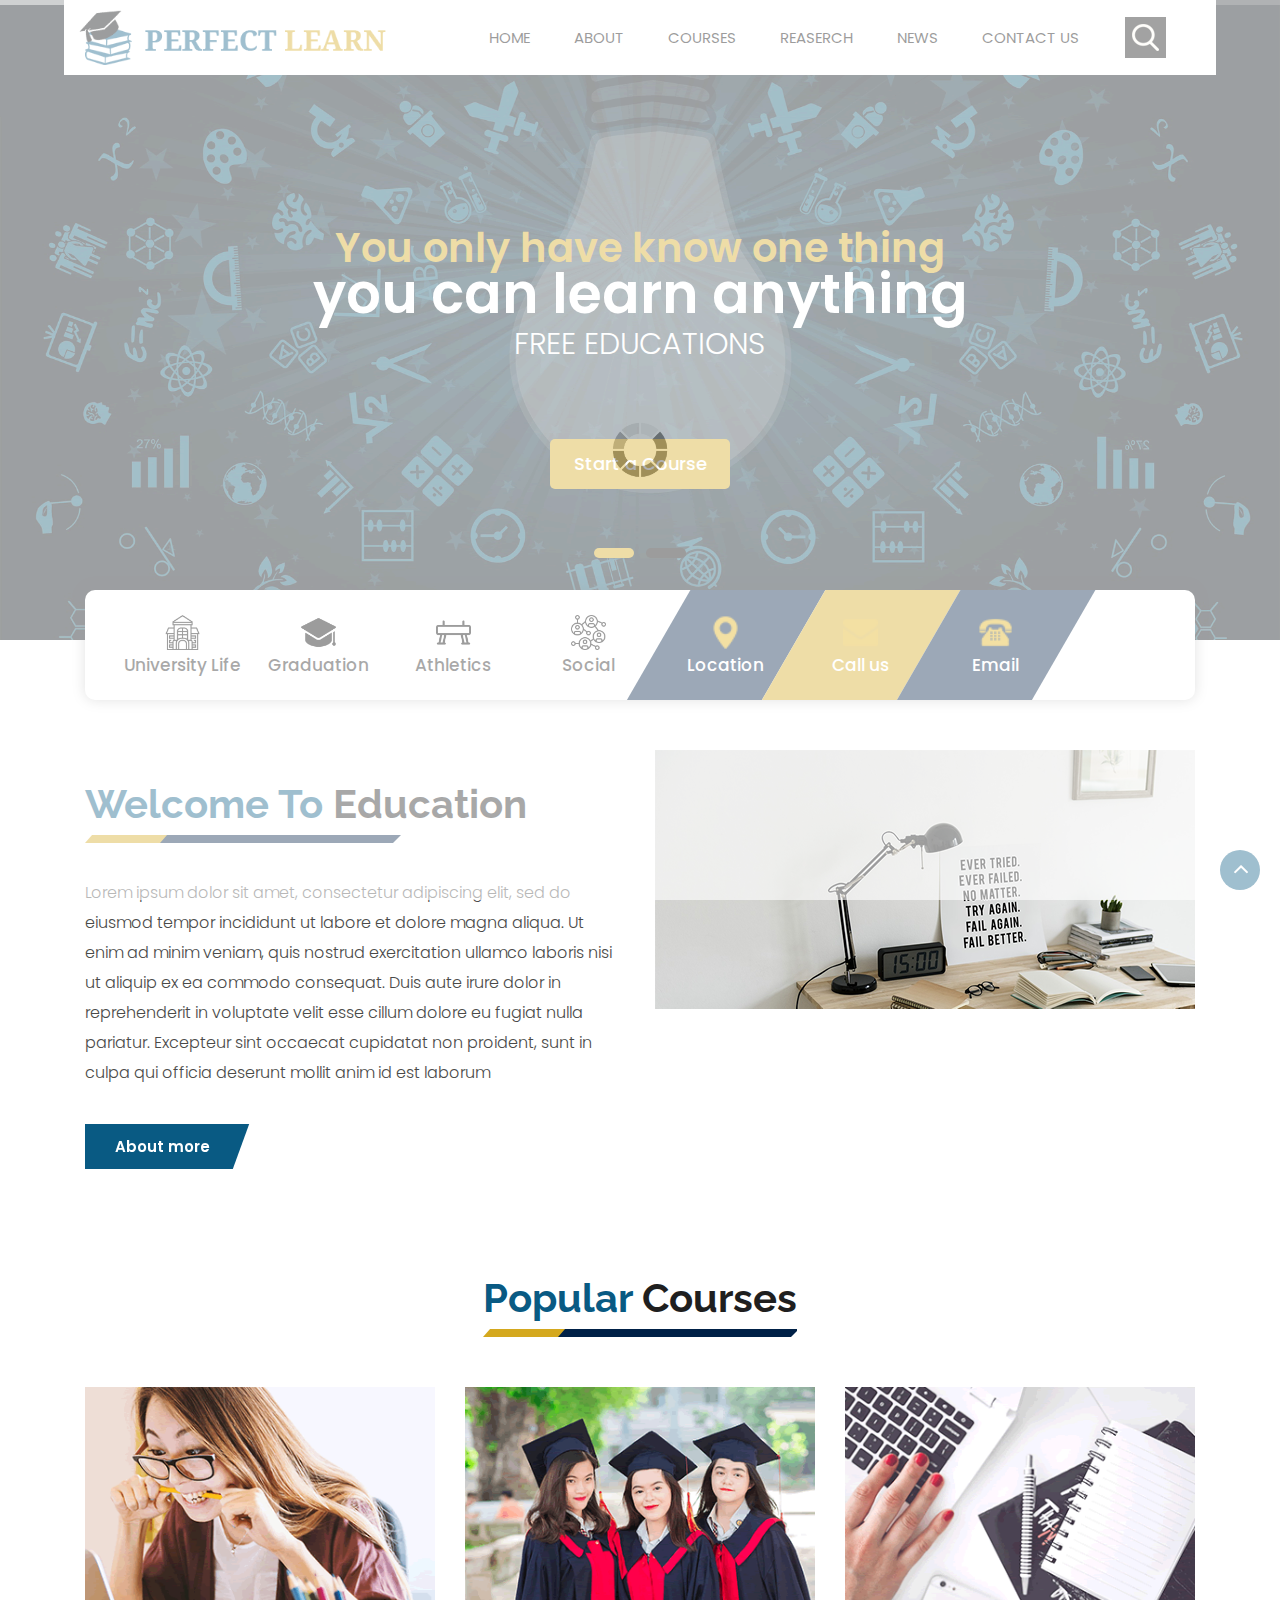
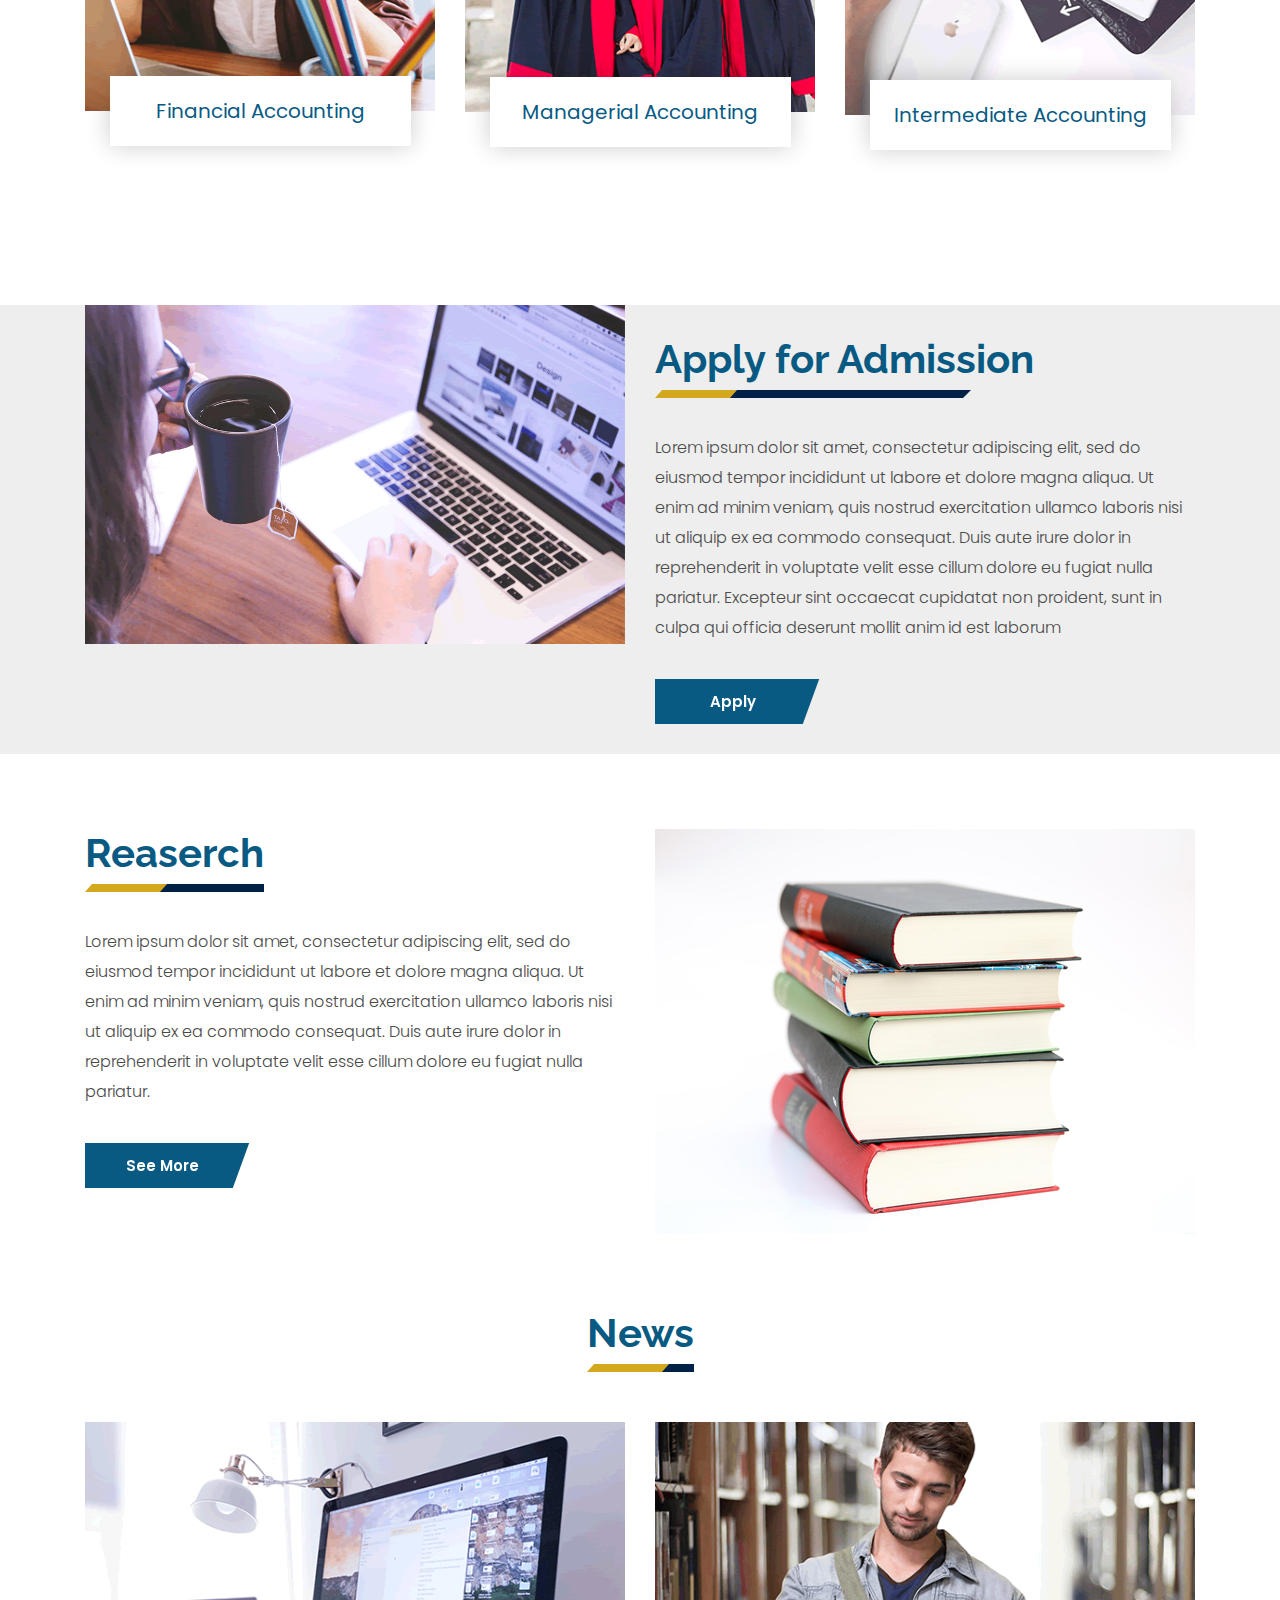
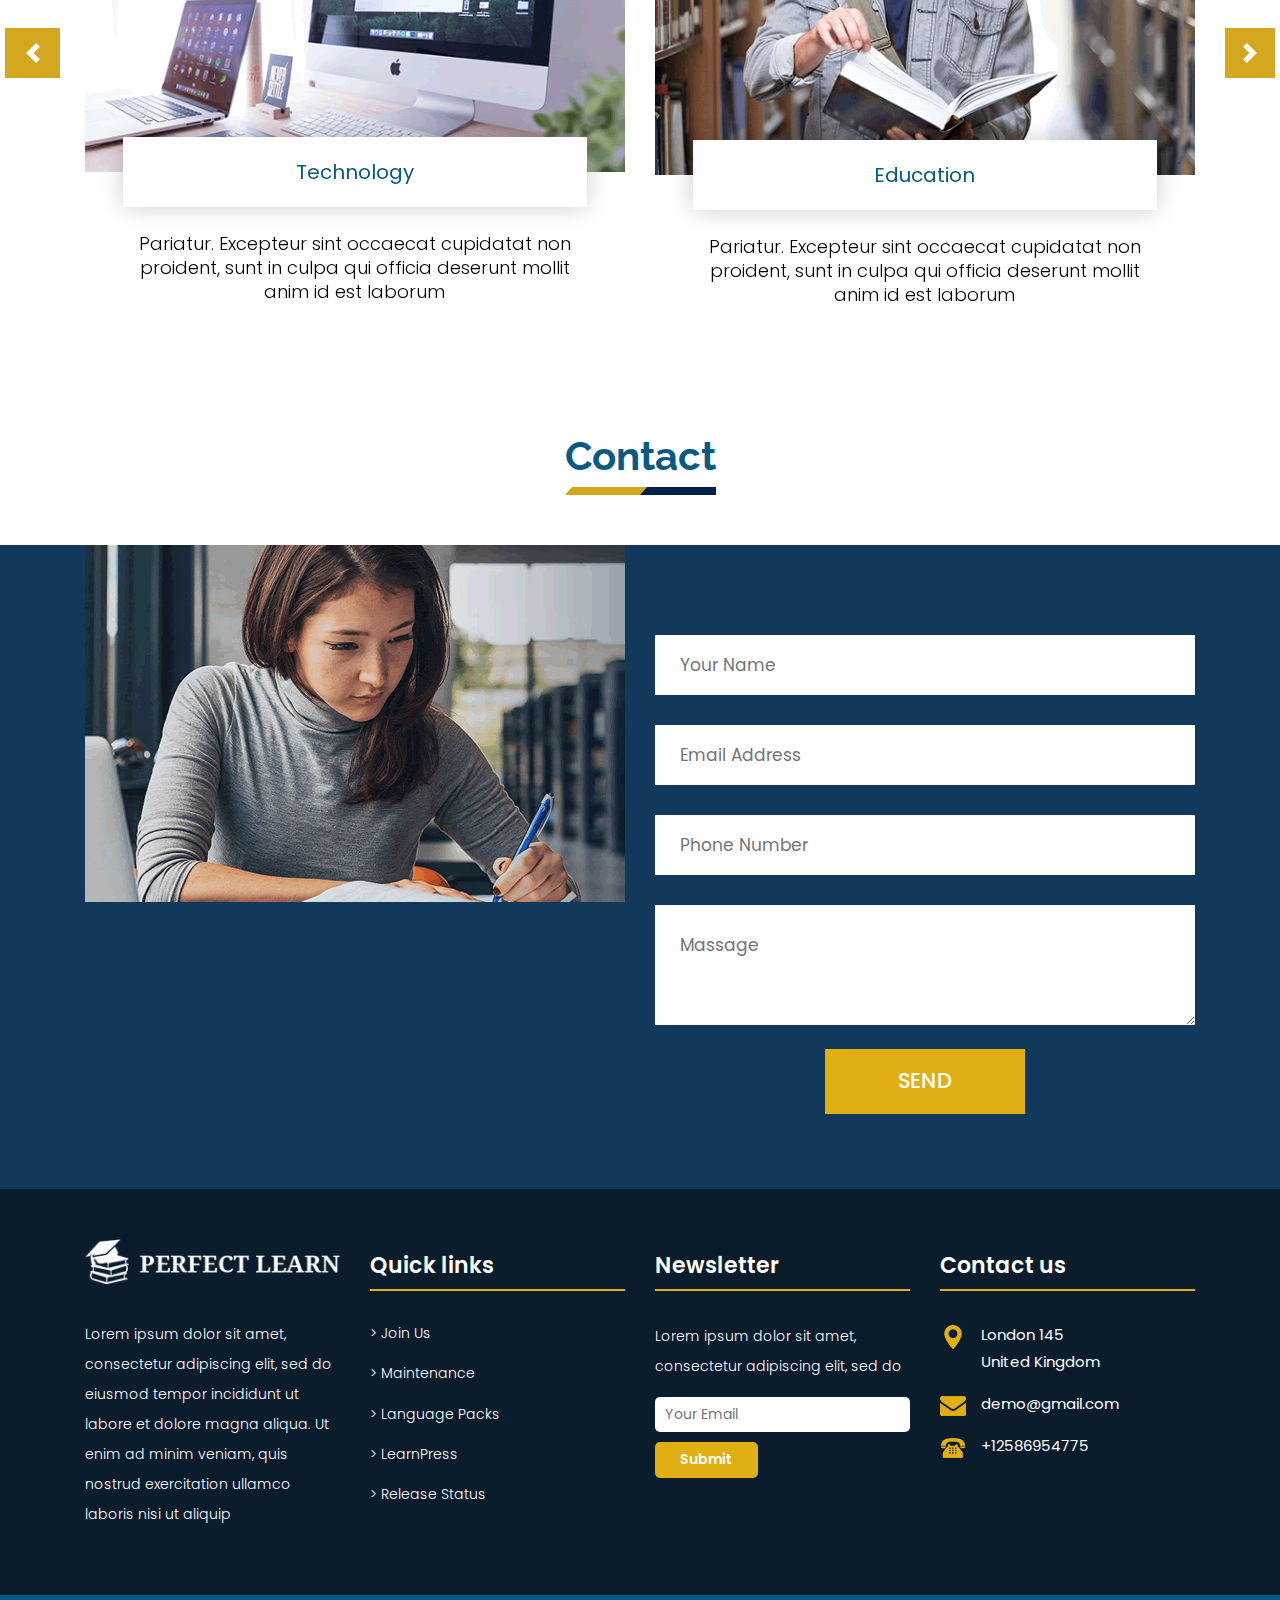
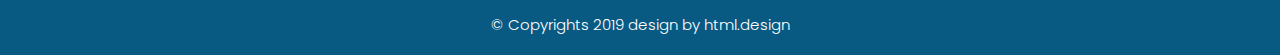
==== commit 5a42f78d: "theme changes" ====
--- a/index.html
+++ b/index.html
@@ -1,1027 +1,578 @@
 <!DOCTYPE html>
 <html lang="en">
-	<head>
-		<title>Course</title>
-		<meta charset="utf-8" />
-		<meta http-equiv="X-UA-Compatible" content="IE=edge" />
-		<meta name="description" content="Course Project" />
-		<meta name="viewport" content="width=device-width, initial-scale=1" />
-		<link
-			rel="stylesheet"
-			type="text/css"
-			href="styles/bootstrap4/bootstrap.min.css"
-		/>
-		<link
-			href="plugins/fontawesome-free-5.0.1/css/fontawesome-all.css"
-			rel="stylesheet"
-			type="text/css"
-		/>
-		<link
-			rel="stylesheet"
-			type="text/css"
-			href="plugins/OwlCarousel2-2.2.1/owl.carousel.css"
-		/>
-		<link
-			rel="stylesheet"
-			type="text/css"
-			href="plugins/OwlCarousel2-2.2.1/owl.theme.default.css"
-		/>
-		<link
-			rel="stylesheet"
-			type="text/css"
-			href="plugins/OwlCarousel2-2.2.1/animate.css"
-		/>
-		<link rel="stylesheet" type="text/css" href="styles/main_styles.css" />
-		<link rel="stylesheet" type="text/css" href="styles/responsive.css" />
-		<script nonce="2ddd612e-b944-4efe-8316-0ec9f614c8a3">
-			(function (w, d) {
-				!(function (bv, bw, bx, by) {
-					bv[bx] = bv[bx] || {};
-					bv[bx].executed = [];
-					bv.zaraz = {
-						deferred: [],
-						listeners: [],
-					};
-					bv.zaraz.q = [];
-					bv.zaraz._f = function (bz) {
-						return function () {
-							var bA = Array.prototype.slice.call(arguments);
-							bv.zaraz.q.push({
-								m: bz,
-								a: bA,
-							});
-						};
-					};
-					for (const bB of ["track", "set", "debug"])
-						bv.zaraz[bB] = bv.zaraz._f(bB);
-					bv.zaraz.init = () => {
-						var bC = bw.getElementsByTagName(by)[0],
-							bD = bw.createElement(by),
-							bE = bw.getElementsByTagName("title")[0];
-						bE && (bv[bx].t = bw.getElementsByTagName("title")[0].text);
-						bv[bx].x = Math.random();
-						bv[bx].w = bv.screen.width;
-						bv[bx].h = bv.screen.height;
-						bv[bx].j = bv.innerHeight;
-						bv[bx].e = bv.innerWidth;
-						bv[bx].l = bv.location.href;
-						bv[bx].r = bw.referrer;
-						bv[bx].k = bv.screen.colorDepth;
-						bv[bx].n = bw.characterSet;
-						bv[bx].o = new Date().getTimezoneOffset();
-						if (bv.dataLayer)
-							for (const bI of Object.entries(
-								Object.entries(dataLayer).reduce((bJ, bK) => ({
-									...bJ[1],
-									...bK[1],
-								}))
-							))
-								zaraz.set(bI[0], bI[1], {
-									scope: "page",
-								});
-						bv[bx].q = [];
-						for (; bv.zaraz.q.length; ) {
-							const bL = bv.zaraz.q.shift();
-							bv[bx].q.push(bL);
-						}
-						bD.defer = !0;
-						for (const bM of [localStorage, sessionStorage])
-							Object.keys(bM || {})
-								.filter((bO) => bO.startsWith("_zaraz_"))
-								.forEach((bN) => {
-									try {
-										bv[bx]["z_" + bN.slice(7)] = JSON.parse(bM.getItem(bN));
-									} catch {
-										bv[bx]["z_" + bN.slice(7)] = bM.getItem(bN);
-									}
-								});
-						bD.referrerPolicy = "origin";
-						bD.src =
-							"/cdn-cgi/zaraz/s.js?z=" +
-							btoa(encodeURIComponent(JSON.stringify(bv[bx])));
-						bC.parentNode.insertBefore(bD, bC);
-					};
-					["complete", "interactive"].includes(bw.readyState)
-						? zaraz.init()
-						: bv.addEventListener("DOMContentLoaded", zaraz.init);
-				})(w, d, "zarazData", "script");
-			})(window, document);
-		</script>
-	</head>
-
-	<body>
-		<div class="super_container">
-			<header class="header d-flex flex-row">
-				<div class="header_content d-flex flex-row align-items-center">
-					<div class="logo_container">
-						<div class="logo">
-							<img src="images/logo.png" alt="" />
-							<span>course</span>
+<!-- Basic -->
+
+<head>
+    <meta charset="utf-8">
+    <meta http-equiv="X-UA-Compatible" content="IE=edge">
+
+    <!-- Mobile Metas -->
+    <meta name="viewport" content="width=device-width, minimum-scale=1.0, maximum-scale=1.0, user-scalable=no">
+
+    <!-- Site Metas -->
+    <title>Perfect - Responsive HTML5 Template</title>
+    <meta name="keywords" content="">
+    <meta name="description" content="">
+    <meta name="author" content="">
+
+    <!-- Site Icons -->
+    <link rel="shortcut icon" href="#" type="image/x-icon" />
+    <link rel="apple-touch-icon" href="#" />
+
+    <!-- Bootstrap CSS -->
+    <link rel="stylesheet" href="css/bootstrap.min.css" />
+    <!-- Pogo Slider CSS -->
+    <link rel="stylesheet" href="css/pogo-slider.min.css" />
+    <!-- Site CSS -->
+    <link rel="stylesheet" href="css/style.css" />
+    <!-- Responsive CSS -->
+    <link rel="stylesheet" href="css/responsive.css" />
+    <!-- Custom CSS -->
+    <link rel="stylesheet" href="css/custom.css" />
+
+    <!--[if lt IE 9]>
+      <script src="https://oss.maxcdn.com/libs/html5shiv/3.7.0/html5shiv.js"></script>
+      <script src="https://oss.maxcdn.com/libs/respond.js/1.4.2/respond.min.js"></script>
+    <![endif]-->
+
+</head>
+
+<body id="home" data-spy="scroll" data-target="#navbar-wd" data-offset="98">
+
+    <!-- LOADER -->
+    <div id="preloader">
+        <div class="loader">
+            <img src="images/loader.gif" alt="#" />
+        </div>
+    </div>
+    <!-- end loader -->
+    <!-- END LOADER -->
+
+    <!-- Start header -->
+    <header class="top-header">
+        <nav class="navbar header-nav navbar-expand-lg">
+            <div class="container-fluid">
+                <a class="navbar-brand" href="index.html"><img src="images/logo.png" alt="image"></a>
+                <button class="navbar-toggler" type="button" data-toggle="collapse" data-target="#navbar-wd" aria-controls="navbar-wd" aria-expanded="false" aria-label="Toggle navigation">
+                    <span></span>
+                    <span></span>
+                    <span></span>
+                </button>
+                <div class="collapse navbar-collapse justify-content-end" id="navbar-wd">
+                    <ul class="navbar-nav">
+                        <li><a class="nav-link active" href="index.html">Home</a></li>
+                        <li><a class="nav-link" href="about.html">About</a></li>
+                        <li><a class="nav-link" href="courses.html">Courses</a></li>
+                        <li><a class="nav-link" href="reaserch.html">Reaserch</a></li>
+						<li><a class="nav-link" href="news.html">News</a></li>
+						<li><a class="nav-link" href="contact.html">Contact us</a></li>
+                    </ul>
+                </div>
+                <div class="search-box">
+                    <input type="text" class="search-txt" placeholder="Search">
+                    <a class="search-btn">
+                        <img src="images/search_icon.png" alt="#" />
+                    </a>
+                </div>
+            </div>
+        </nav>
+    </header>
+    <!-- End header -->
+
+    <!-- Start Banner -->
+    <div class="ulockd-home-slider">
+        <div class="container-fluid">
+            <div class="row">
+                <div class="pogoSlider" id="js-main-slider">
+                    <div class="pogoSlider-slide" style="background-image:url(images/banner_img.png);">
+                        <div class="container">
+                            <div class="row">
+                                <div class="col-md-12">
+                                    <div class="slide_text">
+                                        <h3><span span class="theme_color">You only have know one thing</span><br>you can learn anything</h3>
+                                        <h4>Free Educations</h4>
+                                        <br>
+                                        <div class="full center">
+										    <a class="contact_bt" href="courses.html">Start a Course</a>
+										</div>
+                                    </div>
+                                </div>
+                            </div>
+                        </div>
+                    </div>
+                    <div class="pogoSlider-slide" style="background-image:url(images/banner_img.png);">
+                        <div class="container">
+                            <div class="row">
+                                <div class="col-md-12">
+                                    <div class="slide_text">
+                                        <h3><span span class="theme_color">You only have know one thing</span><br>you can learn anything</h3>
+                                        <h4>Free Educations</h4>
+                                        <br>
+                                        <div class="full center">
+										    <a class="contact_bt" href="courses.html">Start a Course</a>
+										</div>
+                                    </div>
+                                </div>
+                            </div>
+                        </div>
+                    </div>
+                </div>
+                <!-- .pogoSlider -->
+            </div>
+        </div>
+    </div>
+    <!-- End Banner -->
+    <!-- section -->
+	<div class="section tabbar_menu">
+	   <div class="container">
+	      <div class="row">
+		      <div class="col-md-12">
+			     <div class="tab_menu">
+				    <ul>
+					   <li><a href="#"><span class="icon"><img src="images/i1.png" alt="#" /></span><span>University Life</span></a></li>
+					   <li><a href="#"><span class="icon"><img src="images/i2.png" alt="#" /></span><span>Graduation</span></a></li>
+					   <li><a href="#"><span class="icon"><img src="images/i3.png" alt="#" /></span><span>Athletics</span></a></li>
+					   <li><a href="#"><span class="icon"><img src="images/i4.png" alt="#" /></span><span>Social</span></a></li>
+					   <li><a href="#"><span class="icon"><img src="images/i5.png" alt="#" /></span><span>Location</span></a></li>
+					   <li><a href="#"><span class="icon"><img src="images/i6.png" alt="#" /></span><span>Call us</span></a></li>
+					   <li><a href="#"><span class="icon"><img src="images/i7.png" alt="#" /></span><span>Email</span></a></li>
+					</ul>
+				 </div>
+			  </div>
+		  </div>
+	   </div>
+	</div>
+	<!-- end section -->
+	<!-- section -->
+    <div class="section margin-top_50">
+        <div class="container">
+            <div class="row">
+                <div class="col-md-6 layout_padding_2">
+                    <div class="full">
+                        <div class="heading_main text_align_left">
+						   <h2><span>Welcome To</span> Education</h2>
+                        </div>
+						<div class="full">
+						  <p>Lorem ipsum dolor sit amet, consectetur adipiscing elit, sed do eiusmod tempor incididunt ut labore et dolore magna aliqua.
+						  Ut enim ad minim veniam, quis nostrud exercitation ullamco laboris nisi ut aliquip ex ea commodo consequat. 
+						  Duis aute irure dolor in reprehenderit in voluptate velit esse cillum dolore eu fugiat nulla pariatur. 
+						  Excepteur sint occaecat cupidatat non proident, sunt in culpa qui officia deserunt mollit anim id est laborum</p>
 						</div>
+						<div class="full">
+						   <a class="hvr-radial-out button-theme" href="#">About more</a>
+						</div>
+                    </div>
+                </div>
+				<div class="col-md-6">
+                    <div class="full">
+                        <img src="images/img2.png" alt="#" />
+                    </div>
+                </div>
+            </div>
+        </div>
+    </div>
+	<!-- end section -->
+	<!-- section -->
+    <div class="section layout_padding">
+        <div class="container">
+            <div class="row">
+                <div class="col-md-12">
+                    <div class="full">
+                        <div class="heading_main text_align_center">
+						   <h2><span>Popular </span>Courses</h2>
+                        </div>
+					  </div>
+                </div>
+				<div class="col-md-4">
+                    <div class="full blog_img_popular">
+                       <img class="img-responsive" src="images/p1.png" alt="#" /> 
+					   <h4>Financial Accounting</h4>
+                    </div>
+                </div>
+				<div class="col-md-4">
+                    <div class="full blog_img_popular">
+                        <img class="img-responsive" src="images/p2.png" alt="#" />
+						<h4>Managerial Accounting</h4>
+                    </div>
+                </div>
+				<div class="col-md-4">
+                    <div class="full blog_img_popular">
+                        <img class="img-responsive" src="images/p3.png" alt="#" />
+						<h4>Intermediate Accounting</h4>
+                    </div>
+                </div>
+            </div>
+        </div>
+    </div>
+	<!-- end section -->
+	<!-- section -->
+    <div class="section margin-top_50 silver_bg">
+        <div class="container">
+            <div class="row">
+			    <div class="col-md-6">
+                    <div class="full float-right_img">
+                        <img src="images/img6.png" alt="#" />
+                    </div>
+                </div>
+                <div class="col-md-6 layout_padding_2">
+                    <div class="full">
+                        <div class="heading_main text_align_left">
+						   <h2><span>Apply for Admission</h2>
+                        </div>
+						<div class="full">
+						  <p>Lorem ipsum dolor sit amet, consectetur adipiscing elit, sed do eiusmod tempor incididunt ut labore et dolore magna aliqua.
+						  Ut enim ad minim veniam, quis nostrud exercitation ullamco laboris nisi ut aliquip ex ea commodo consequat. Duis aute irure dolor 
+						  in reprehenderit in voluptate velit esse cillum dolore eu fugiat nulla pariatur. Excepteur sint occaecat cupidatat non proident, 
+						  sunt in culpa qui officia deserunt mollit anim id est laborum</p>
+						</div>
+						<div class="full">
+						   <a class="hvr-radial-out button-theme" href="#">Apply</a>
+						</div>
+                    </div>
+                </div>
+			</div>
+        </div>
+    </div>
+	<!-- end section -->
+	<!-- section -->
+    <div class="section layout_padding padding_bottom-0">
+        <div class="container">
+            <div class="row">
+                <div class="col-md-6">
+                    <div class="full">
+                        <div class="heading_main text_align_left">
+						   <h2><span>Reaserch</span></h2>
+                        </div>
+						<div class="full">
+						  <p>Lorem ipsum dolor sit amet, consectetur adipiscing elit, sed do eiusmod tempor incididunt ut labore et dolore magna aliqua. 
+						  Ut enim ad minim veniam, quis nostrud exercitation ullamco laboris nisi ut aliquip ex ea commodo consequat. Duis aute irure dolor in 
+						  reprehenderit in voluptate velit esse cillum dolore eu fugiat nulla pariatur.</p>
+						</div>
+						<div class="full">
+						   <a class="hvr-radial-out button-theme" href="#">See More</a>
+						</div>
+                    </div>
+                </div>
+				<div class="col-md-6">
+                    <div class="full">
+                        <img class="img-responsive" src="images/img7.png" alt="#" />
+                    </div>
+                </div>
+            </div>
+        </div>
+    </div>
+	<!-- end section -->
+	<!-- section -->
+    <div class="section layout_padding padding_bottom-0">
+        <div class="container">
+            <div class="row">
+                <div class="col-md-12">
+                    <div class="full">
+                        <div class="heading_main text_align_center">
+						   <h2><span>News</span></h2>
+                        </div>
+					  </div>
+                </div>
+			  </div>
+               <div class="row">
+                <div class="col-lg-12">
+                    <div id="demo" class="carousel slide" data-ride="carousel">
+
+                        <!-- The slideshow -->
+                        <div class="carousel-inner">
+                            <div class="carousel-item active">
+                                <div class="row">
+                                    <div class="col-lg-6 col-md-6 col-sm-12">
+									   <div class="full blog_img_popular">
+                                          <img class="img-responsive" src="images/img9.png" alt="#" />
+										  <h4>Technology</h4>
+										  <p>Pariatur. Excepteur sint occaecat cupidatat non proident, sunt in culpa qui officia deserunt mollit anim id est laborum</p>
+										</div>
+                                    </div>
+                                    <div class="col-lg-6 col-md-6 col-sm-12">
+                                        <div class="full blog_img_popular">
+                                          <img class="img-responsive" src="images/img8.png" alt="#" />
+										  <h4>Education</h4>
+										  <p>Pariatur. Excepteur sint occaecat cupidatat non proident, sunt in culpa qui officia deserunt mollit anim id est laborum</p>
+										</div>
+                                    </div>
+                                </div>
+                            </div>
+                            <div class="carousel-item">
+                                <div class="row">
+                                    <div class="col-lg-6 col-md-6 col-sm-12">
+									   <div class="full blog_img_popular">
+                                          <img class="img-responsive" src="images/img9.png" alt="#" />
+										  <h4>Technology</h4>
+										  <p>Pariatur. Excepteur sint occaecat cupidatat non proident, sunt in culpa qui officia deserunt mollit anim id est laborum</p>
+										</div>
+                                    </div>
+                                    <div class="col-lg-6 col-md-6 col-sm-12">
+                                        <div class="full blog_img_popular">
+                                          <img class="img-responsive" src="images/img8.png" alt="#" />
+										  <h4>Education</h4>
+										  <p>Pariatur. Excepteur sint occaecat cupidatat non proident, sunt in culpa qui officia deserunt mollit anim id est laborum</p>
+										</div>
+                                    </div>
+                                </div>
+                            </div>
+                        </div>
+
+                        <!-- Left and right controls -->
+                        <a class="carousel-control-prev" href="#demo" data-slide="prev">
+                            <span class="carousel-control-prev-icon"></span>
+                        </a>
+                        <a class="carousel-control-next" href="#demo" data-slide="next">
+                            <span class="carousel-control-next-icon"></span>
+                        </a>
+
+                    </div>
+                </div>
+
+            </div>			  
+           </div>
+        </div>
+	<!-- end section -->
+	<!-- section -->
+    <div class="section layout_padding padding_bottom-0">
+        <div class="container">
+            <div class="row">
+                <div class="col-md-12">
+                    <div class="full">
+                        <div class="heading_main text_align_center">
+						   <h2><span>Contact</span></h2>
+                        </div>
+					  </div>
+                </div>
+			  </div>
+           </div>
+        </div>
+	<!-- end section -->
+	<!-- section -->
+    <div class="section contact_section" style="background:#12385b;">
+        <div class="container">
+               <div class="row">
+                 <div class="col-lg-6 col-md-6 col-sm-12">
+				    <div class="full float-right_img">
+                        <img src="images/img10.png" alt="#">
+                    </div>
+                 </div>
+				 <div class="layout_padding col-lg-6 col-md-6 col-sm-12">
+				    <div class="contact_form">
+					    <form action="contact.html">
+						   <fieldset>
+						       <div class="full field">
+							      <input type="text" placeholder="Your Name" name="your name" />
+							   </div>
+							   <div class="full field">
+							      <input type="email" placeholder="Email Address" name="Email" />
+							   </div>
+							   <div class="full field">
+							      <input type="phn" placeholder="Phone Number" name="Phone number" />
+							   </div>
+							   <div class="full field">
+							      <textarea placeholder="Massage"></textarea>
+							   </div>
+							   <div class="full field">
+							      <div class="center"><button>Send</button></div>
+							   </div>
+						   </fieldset>
+						</form>
 					</div>
-
-					<nav class="main_nav_container">
-						<div class="main_nav">
-							<ul class="main_nav_list">
-								<li class="main_nav_item"><a href="#">home</a></li>
-								<li class="main_nav_item"><a href="#">about us</a></li>
-								<li class="main_nav_item">
-									<a href="courses.html">courses</a>
-								</li>
-								<li class="main_nav_item">
-									<a href="elements.html">elements</a>
-								</li>
-								<li class="main_nav_item"><a href="news.html">news</a></li>
-								<li class="main_nav_item">
-									<a href="contact.html">contact</a>
-								</li>
+                 </div>
+               </div>			  
+           </div>
+        </div>
+	<!-- end section -->
+    <!-- Start Footer -->
+    <footer class="footer-box">
+        <div class="container">
+		
+		   <div class="row">
+		   
+		      <div class="col-xs-12 col-sm-6 col-md-6 col-lg-3">
+			     <div class="footer_blog">
+				    <div class="full margin-bottom_30">
+					   <img src="images/footer_logo.png" alt="#" />
+					 </div>
+					 <div class="full white_fonts">
+					    <p>Lorem ipsum dolor sit amet, consectetur adipiscing elit, sed do eiusmod tempor incididunt ut labore et dolore magna aliqua. 
+						Ut enim ad minim veniam, quis nostrud exercitation ullamco laboris nisi ut aliquip </p>
+					 </div>
+				 </div>
+			  </div>
+			  
+			  <div class="col-xs-12 col-sm-6 col-md-6 col-lg-3">
+			       <div class="footer_blog footer_menu white_fonts">
+						    <h3>Quick links</h3>
+						    <ul> 
+							  <li><a href="#">> Join Us</a></li>
+							  <li><a href="#">> Maintenance</a></li>
+							  <li><a href="#">> Language Packs</a></li>
+							  <li><a href="#">> LearnPress</a></li>
+							  <li><a href="#">> Release Status</a></li>
 							</ul>
-						</div>
-					</nav>
-				</div>
-				<div
-					class="header_side d-flex flex-row justify-content-center align-items-center"
-				>
-					<img src="images/phone-call.svg" alt="" />
-					<span>+43 4566 7788 2457</span>
-				</div>
-
-				<div class="hamburger_container">
-					<i class="fas fa-bars trans_200"></i>
-				</div>
-			</header>
-
-			<div class="menu_container menu_mm">
-				<div class="menu_close_container">
-					<div class="menu_close"></div>
-				</div>
-
-				<div class="menu_inner menu_mm">
-					<div class="menu menu_mm">
-						<ul class="menu_list menu_mm">
-							<li class="menu_item menu_mm"><a href="#">Home</a></li>
-							<li class="menu_item menu_mm"><a href="#">About us</a></li>
-							<li class="menu_item menu_mm">
-								<a href="courses.html">Courses</a>
-							</li>
-							<li class="menu_item menu_mm">
-								<a href="elements.html">Elements</a>
-							</li>
-							<li class="menu_item menu_mm"><a href="news.html">News</a></li>
-							<li class="menu_item menu_mm">
-								<a href="contact.html">Contact</a>
-							</li>
-						</ul>
-
-						<div class="menu_social_container menu_mm">
-							<ul class="menu_social menu_mm">
-								<li class="menu_social_item menu_mm">
-									<a href="#"><i class="fab fa-pinterest"></i></a>
-								</li>
-								<li class="menu_social_item menu_mm">
-									<a href="#"><i class="fab fa-linkedin-in"></i></a>
-								</li>
-								<li class="menu_social_item menu_mm">
-									<a href="#"><i class="fab fa-instagram"></i></a>
-								</li>
-								<li class="menu_social_item menu_mm">
-									<a href="#"><i class="fab fa-facebook-f"></i></a>
-								</li>
-								<li class="menu_social_item menu_mm">
-									<a href="#"><i class="fab fa-twitter"></i></a>
-								</li>
-							</ul>
-						</div>
-						<div class="menu_copyright menu_mm">
-							Colorlib All rights reserved
-						</div>
-					</div>
-				</div>
-			</div>
-
-			<div class="home">
-				<div class="hero_slider_container">
-					<div class="hero_slider owl-carousel">
-						<div class="hero_slide">
-							<div
-								class="hero_slide_background"
-								style="background-image: url(images/slider_background.jpg)"
-							></div>
-							<div
-								class="hero_slide_container d-flex flex-column align-items-center justify-content-center"
-							>
-								<div class="hero_slide_content text-center">
-									<h1
-										data-animation-in="fadeInUp"
-										data-animation-out="animate-out fadeOut"
-									>
-										Get your <span>Education</span> today!
-									</h1>
-								</div>
-							</div>
-						</div>
-
-						<div class="hero_slide">
-							<div
-								class="hero_slide_background"
-								style="background-image: url(images/slider_background.jpg)"
-							></div>
-							<div
-								class="hero_slide_container d-flex flex-column align-items-center justify-content-center"
-							>
-								<div class="hero_slide_content text-center">
-									<h1
-										data-animation-in="fadeInUp"
-										data-animation-out="animate-out fadeOut"
-									>
-										Get your <span>Education</span> today!
-									</h1>
-								</div>
-							</div>
-						</div>
-
-						<div class="hero_slide">
-							<div
-								class="hero_slide_background"
-								style="background-image: url(images/slider_background.jpg)"
-							></div>
-							<div
-								class="hero_slide_container d-flex flex-column align-items-center justify-content-center"
-							>
-								<div class="hero_slide_content text-center">
-									<h1
-										data-animation-in="fadeInUp"
-										data-animation-out="animate-out fadeOut"
-									>
-										Get your <span>Education</span> today!
-									</h1>
-								</div>
-							</div>
-						</div>
-					</div>
-					<div class="hero_slider_left hero_slider_nav trans_200">
-						<span class="trans_200">prev</span>
-					</div>
-					<div class="hero_slider_right hero_slider_nav trans_200">
-						<span class="trans_200">next</span>
-					</div>
-				</div>
-			</div>
-			<div class="hero_boxes">
-				<div class="hero_boxes_inner">
-					<div class="container">
-						<div class="row">
-							<div class="col-lg-4 hero_box_col">
-								<div
-									class="hero_box d-flex flex-row align-items-center justify-content-start"
-								>
-									<img src="images/earth-globe.svg" class="svg" alt="" />
-									<div class="hero_box_content">
-										<h2 class="hero_box_title">Online Courses</h2>
-										<a href="courses.html" class="hero_box_link">view more</a>
-									</div>
-								</div>
-							</div>
-							<div class="col-lg-4 hero_box_col">
-								<div
-									class="hero_box d-flex flex-row align-items-center justify-content-start"
-								>
-									<img src="images/books.svg" class="svg" alt="" />
-									<div class="hero_box_content">
-										<h2 class="hero_box_title">Our Library</h2>
-										<a href="courses.html" class="hero_box_link">view more</a>
-									</div>
-								</div>
-							</div>
-							<div class="col-lg-4 hero_box_col">
-								<div
-									class="hero_box d-flex flex-row align-items-center justify-content-start"
-								>
-									<img src="images/professor.svg" class="svg" alt="" />
-									<div class="hero_box_content">
-										<h2 class="hero_box_title">Our Teachers</h2>
-										<a href="teachers.html" class="hero_box_link">view more</a>
-									</div>
-								</div>
-							</div>
-						</div>
-					</div>
-				</div>
-			</div>
-
-			<div class="popular page_section">
-				<div class="container">
-					<div class="row">
-						<div class="col">
-							<div class="section_title text-center">
-								<h1>Popular Courses</h1>
-							</div>
-						</div>
-					</div>
-					<div class="row course_boxes">
-						<div class="col-lg-4 course_box">
-							<div class="card">
-								<img
-									class="card-img-top"
-									src="images/course_1.jpg"
-									alt="https://unsplash.com/@kellybrito"
-								/>
-								<div class="card-body text-center">
-									<div class="card-title">
-										<a href="courses.html">A complete guide to design</a>
-									</div>
-									<div class="card-text">
-										Adobe Guide, Layes, Smart Objects etc...
-									</div>
-								</div>
-								<div class="price_box d-flex flex-row align-items-center">
-									<div class="course_author_image">
-										<img
-											src="images/author.jpg"
-											alt="https://unsplash.com/@mehdizadeh"
-										/>
-									</div>
-									<div class="course_author_name">
-										Michael Smith, <span>Author</span>
-									</div>
-									<div
-										class="course_price d-flex flex-column align-items-center justify-content-center"
-									>
-										<span>$29</span>
-									</div>
-								</div>
-							</div>
-						</div>
-
-						<div class="col-lg-4 course_box">
-							<div class="card">
-								<img
-									class="card-img-top"
-									src="images/course_2.jpg"
-									alt="https://unsplash.com/@cikstefan"
-								/>
-								<div class="card-body text-center">
-									<div class="card-title">
-										<a href="courses.html">Beginners guide to HTML</a>
-									</div>
-									<div class="card-text">
-										Adobe Guide, Layes, Smart Objects etc...
-									</div>
-								</div>
-								<div class="price_box d-flex flex-row align-items-center">
-									<div class="course_author_image">
-										<img
-											src="images/author.jpg"
-											alt="https://unsplash.com/@mehdizadeh"
-										/>
-									</div>
-									<div class="course_author_name">
-										Michael Smith, <span>Author</span>
-									</div>
-									<div
-										class="course_price d-flex flex-column align-items-center justify-content-center"
-									>
-										<span>$29</span>
-									</div>
-								</div>
-							</div>
-						</div>
-
-						<div class="col-lg-4 course_box">
-							<div class="card">
-								<img
-									class="card-img-top"
-									src="images/course_3.jpg"
-									alt="https://unsplash.com/@dsmacinnes"
-								/>
-								<div class="card-body text-center">
-									<div class="card-title">
-										<a href="courses.html">Advanced Photoshop</a>
-									</div>
-									<div class="card-text">
-										Adobe Guide, Layes, Smart Objects etc...
-									</div>
-								</div>
-								<div class="price_box d-flex flex-row align-items-center">
-									<div class="course_author_image">
-										<img
-											src="images/author.jpg"
-											alt="https://unsplash.com/@mehdizadeh"
-										/>
-									</div>
-									<div class="course_author_name">
-										Michael Smith, <span>Author</span>
-									</div>
-									<div
-										class="course_price d-flex flex-column align-items-center justify-content-center"
-									>
-										<span>$29</span>
-									</div>
-								</div>
-							</div>
-						</div>
-					</div>
-				</div>
-			</div>
-
-			<div class="register">
-				<div class="container-fluid">
-					<div class="row row-eq-height">
-						<div class="col-lg-6 nopadding">
-							<div
-								class="register_section d-flex flex-column align-items-center justify-content-center"
-							>
-								<div class="register_content text-center">
-									<h1 class="register_title">
-										Register now and get a discount <span>50%</span> discount
-										until 1 January
-									</h1>
-									<p class="register_text">
-										In aliquam, augue a gravida rutrum, ante nisl fermentum
-										nulla, vitae tempor nisl ligula vel nunc. Proin quis mi
-										malesuada, finibus tortor fermentum. Aliquam, augue a
-										gravida rutrum, ante nisl fermentum nulla, vitae tempo.
-									</p>
-									<div
-										class="button button_1 register_button mx-auto trans_200"
-									>
-										<a href="#">register now</a>
-									</div>
-								</div>
-							</div>
-						</div>
-						<div class="col-lg-6 nopadding">
-							<div
-								class="search_section d-flex flex-column align-items-center justify-content-center"
-							>
-								<div
-									class="search_background"
-									style="background-image: url(images/search_background.jpg)"
-								></div>
-								<div class="search_content text-center">
-									<h1 class="search_title">Search for your course</h1>
-									<form id="search_form" class="search_form" action="post">
-										<input
-											id="search_form_name"
-											class="input_field search_form_name"
-											type="text"
-											placeholder="Course Name"
-											required="required"
-											data-error="Course name is required."
-										/>
-										<input
-											id="search_form_category"
-											class="input_field search_form_category"
-											type="text"
-											placeholder="Category"
-										/>
-										<input
-											id="search_form_degree"
-											class="input_field search_form_degree"
-											type="text"
-											placeholder="Degree"
-										/>
-										<button
-											id="search_submit_button"
-											type="submit"
-											class="search_submit_button trans_200"
-											value="Submit"
-										>
-											search course
-										</button>
-									</form>
-								</div>
-							</div>
-						</div>
-					</div>
-				</div>
-			</div>
-
-			<div class="services page_section">
-				<div class="container">
-					<div class="row">
-						<div class="col">
-							<div class="section_title text-center">
-								<h1>Our Services</h1>
-							</div>
-						</div>
-					</div>
-					<div class="row services_row">
-						<div
-							class="col-lg-4 service_item text-left d-flex flex-column align-items-start justify-content-start"
-						>
-							<div
-								class="icon_container d-flex flex-column justify-content-end"
-							>
-								<img src="images/earth-globe.svg" alt="" />
-							</div>
-							<h3>Online Courses</h3>
-							<p>
-								In aliquam, augue a gravida rutrum, ante nisl fermentum nulla,
-								vitae tempor nisl ligula vel nunc. Proin quis mi malesuada,
-								finibus tortor fermentum.
-							</p>
-						</div>
-						<div
-							class="col-lg-4 service_item text-left d-flex flex-column align-items-start justify-content-start"
-						>
-							<div
-								class="icon_container d-flex flex-column justify-content-end"
-							>
-								<img src="images/exam.svg" alt="" />
-							</div>
-							<h3>Indoor Courses</h3>
-							<p>
-								In aliquam, augue a gravida rutrum, ante nisl fermentum nulla,
-								vitae tempor nisl ligula vel nunc. Proin quis mi malesuada,
-								finibus tortor fermentum.
-							</p>
-						</div>
-						<div
-							class="col-lg-4 service_item text-left d-flex flex-column align-items-start justify-content-start"
-						>
-							<div
-								class="icon_container d-flex flex-column justify-content-end"
-							>
-								<img src="images/books.svg" alt="" />
-							</div>
-							<h3>Amazing Library</h3>
-							<p>
-								In aliquam, augue a gravida rutrum, ante nisl fermentum nulla,
-								vitae tempor nisl ligula vel nunc. Proin quis mi malesuada,
-								finibus tortor fermentum.
-							</p>
-						</div>
-						<div
-							class="col-lg-4 service_item text-left d-flex flex-column align-items-start justify-content-start"
-						>
-							<div
-								class="icon_container d-flex flex-column justify-content-end"
-							>
-								<img src="images/professor.svg" alt="" />
-							</div>
-							<h3>Exceptional Professors</h3>
-							<p>
-								In aliquam, augue a gravida rutrum, ante nisl fermentum nulla,
-								vitae tempor nisl ligula vel nunc. Proin quis mi malesuada,
-								finibus tortor fermentum.
-							</p>
-						</div>
-						<div
-							class="col-lg-4 service_item text-left d-flex flex-column align-items-start justify-content-start"
-						>
-							<div
-								class="icon_container d-flex flex-column justify-content-end"
-							>
-								<img src="images/blackboard.svg" alt="" />
-							</div>
-							<h3>Top Programs</h3>
-							<p>
-								In aliquam, augue a gravida rutrum, ante nisl fermentum nulla,
-								vitae tempor nisl ligula vel nunc. Proin quis mi malesuada,
-								finibus tortor fermentum.
-							</p>
-						</div>
-						<div
-							class="col-lg-4 service_item text-left d-flex flex-column align-items-start justify-content-start"
-						>
-							<div
-								class="icon_container d-flex flex-column justify-content-end"
-							>
-								<img src="images/mortarboard.svg" alt="" />
-							</div>
-							<h3>Graduate Diploma</h3>
-							<p>
-								In aliquam, augue a gravida rutrum, ante nisl fermentum nulla,
-								vitae tempor nisl ligula vel nunc. Proin quis mi malesuada,
-								finibus tortor fermentum.
-							</p>
-						</div>
-					</div>
-				</div>
-			</div>
-
-			<div class="testimonials page_section">
-				<div class="testimonials_background_container prlx_parent">
-					<div
-						class="testimonials_background prlx"
-						style="background-image: url(images/testimonials_background.jpg)"
-					></div>
-				</div>
-				<div class="container">
-					<div class="row">
-						<div class="col">
-							<div class="section_title text-center">
-								<h1>What our students say</h1>
-							</div>
-						</div>
-					</div>
-					<div class="row">
-						<div class="col-lg-10 offset-lg-1">
-							<div class="testimonials_slider_container">
-								<div class="owl-carousel owl-theme testimonials_slider">
-									<div class="owl-item">
-										<div class="testimonials_item text-center">
-											<div class="quote">“</div>
-											<p class="testimonials_text">
-												In aliquam, augue a gravida rutrum, ante nisl fermentum
-												nulla, vitae tempor nisl ligula vel nunc. Proin quis mi
-												malesuada, finibus tortor fermentum.In aliquam, augue a
-												gravida rutrum, ante nisl fermentum nulla, vitae tempor
-												nisl ligula vel nunc. Proin quis mi malesuada, finibus
-												tortor fermentum.
-											</p>
-											<div class="testimonial_user">
-												<div class="testimonial_image mx-auto">
-													<img src="images/testimonials_user.jpg" alt="" />
-												</div>
-												<div class="testimonial_name">james cooper</div>
-												<div class="testimonial_title">Graduate Student</div>
-											</div>
-										</div>
-									</div>
-
-									<div class="owl-item">
-										<div class="testimonials_item text-center">
-											<div class="quote">“</div>
-											<p class="testimonials_text">
-												In aliquam, augue a gravida rutrum, ante nisl fermentum
-												nulla, vitae tempor nisl ligula vel nunc. Proin quis mi
-												malesuada, finibus tortor fermentum.In aliquam, augue a
-												gravida rutrum, ante nisl fermentum nulla, vitae tempor
-												nisl ligula vel nunc. Proin quis mi malesuada, finibus
-												tortor fermentum.
-											</p>
-											<div class="testimonial_user">
-												<div class="testimonial_image mx-auto">
-													<img src="images/testimonials_user.jpg" alt="" />
-												</div>
-												<div class="testimonial_name">james cooper</div>
-												<div class="testimonial_title">Graduate Student</div>
-											</div>
-										</div>
-									</div>
-
-									<div class="owl-item">
-										<div class="testimonials_item text-center">
-											<div class="quote">“</div>
-											<p class="testimonials_text">
-												In aliquam, augue a gravida rutrum, ante nisl fermentum
-												nulla, vitae tempor nisl ligula vel nunc. Proin quis mi
-												malesuada, finibus tortor fermentum.In aliquam, augue a
-												gravida rutrum, ante nisl fermentum nulla, vitae tempor
-												nisl ligula vel nunc. Proin quis mi malesuada, finibus
-												tortor fermentum.
-											</p>
-											<div class="testimonial_user">
-												<div class="testimonial_image mx-auto">
-													<img src="images/testimonials_user.jpg" alt="" />
-												</div>
-												<div class="testimonial_name">james cooper</div>
-												<div class="testimonial_title">Graduate Student</div>
-											</div>
-										</div>
-									</div>
-								</div>
-							</div>
-						</div>
-					</div>
-				</div>
-			</div>
-
-			<div class="events page_section">
-				<div class="container">
-					<div class="row">
-						<div class="col">
-							<div class="section_title text-center">
-								<h1>Upcoming Events</h1>
-							</div>
-						</div>
-					</div>
-					<div class="event_items">
-						<div class="row event_item">
-							<div class="col">
-								<div class="row d-flex flex-row align-items-end">
-									<div class="col-lg-2 order-lg-1 order-2">
-										<div
-											class="event_date d-flex flex-column align-items-center justify-content-center"
-										>
-											<div class="event_day">07</div>
-											<div class="event_month">January</div>
-										</div>
-									</div>
-									<div class="col-lg-6 order-lg-2 order-3">
-										<div class="event_content">
-											<div class="event_name">
-												<a class="trans_200" href="#">Student Festival</a>
-											</div>
-											<div class="event_location">Grand Central Park</div>
-											<p>
-												In aliquam, augue a gravida rutrum, ante nisl fermentum
-												nulla, vitae tempor nisl ligula vel nunc. Proin quis mi
-												malesuada, finibus tortor.
-											</p>
-										</div>
-									</div>
-									<div class="col-lg-4 order-lg-3 order-1">
-										<div class="event_image">
-											<img
-												src="images/event_1.jpg"
-												alt="https://unsplash.com/@theunsteady5"
-											/>
-										</div>
-									</div>
-								</div>
-							</div>
-						</div>
-
-						<div class="row event_item">
-							<div class="col">
-								<div class="row d-flex flex-row align-items-end">
-									<div class="col-lg-2 order-lg-1 order-2">
-										<div
-											class="event_date d-flex flex-column align-items-center justify-content-center"
-										>
-											<div class="event_day">07</div>
-											<div class="event_month">January</div>
-										</div>
-									</div>
-									<div class="col-lg-6 order-lg-2 order-3">
-										<div class="event_content">
-											<div class="event_name">
-												<a class="trans_200" href="#"
-													>Open day in the Univesrsity campus</a
-												>
-											</div>
-											<div class="event_location">Grand Central Park</div>
-											<p>
-												In aliquam, augue a gravida rutrum, ante nisl fermentum
-												nulla, vitae tempor nisl ligula vel nunc. Proin quis mi
-												malesuada, finibus tortor.
-											</p>
-										</div>
-									</div>
-									<div class="col-lg-4 order-lg-3 order-1">
-										<div class="event_image">
-											<img
-												src="images/event_2.jpg"
-												alt="https://unsplash.com/@claybanks1989"
-											/>
-										</div>
-									</div>
-								</div>
-							</div>
-						</div>
-
-						<div class="row event_item">
-							<div class="col">
-								<div class="row d-flex flex-row align-items-end">
-									<div class="col-lg-2 order-lg-1 order-2">
-										<div
-											class="event_date d-flex flex-column align-items-center justify-content-center"
-										>
-											<div class="event_day">07</div>
-											<div class="event_month">January</div>
-										</div>
-									</div>
-									<div class="col-lg-6 order-lg-2 order-3">
-										<div class="event_content">
-											<div class="event_name">
-												<a class="trans_200" href="#"
-													>Student Graduation Ceremony</a
-												>
-											</div>
-											<div class="event_location">Grand Central Park</div>
-											<p>
-												In aliquam, augue a gravida rutrum, ante nisl fermentum
-												nulla, vitae tempor nisl ligula vel nunc. Proin quis mi
-												malesuada, finibus tortor.
-											</p>
-										</div>
-									</div>
-									<div class="col-lg-4 order-lg-3 order-1">
-										<div class="event_image">
-											<img
-												src="images/event_3.jpg"
-												alt="https://unsplash.com/@juanmramosjr"
-											/>
-										</div>
-									</div>
-								</div>
-							</div>
-						</div>
-					</div>
-				</div>
-			</div>
-
-			<footer class="footer">
-				<div class="container">
-					<div class="newsletter">
-						<div class="row">
-							<div class="col">
-								<div class="section_title text-center">
-									<h1>Subscribe to newsletter</h1>
-								</div>
-							</div>
-						</div>
-						<div class="row">
-							<div class="col text-center">
-								<div class="newsletter_form_container mx-auto">
-									<form action="post">
-										<div
-											class="newsletter_form d-flex flex-md-row flex-column flex-xs-column align-items-center justify-content-center"
-										>
-											<input
-												id="newsletter_email"
-												class="newsletter_email"
-												type="email"
-												placeholder="Email Address"
-												required="required"
-												data-error="Valid email is required."
-											/>
-											<button
-												id="newsletter_submit"
-												type="submit"
-												class="newsletter_submit_btn trans_300"
-												value="Submit"
-											>
-												Subscribe
-											</button>
-										</div>
-									</form>
-								</div>
-							</div>
-						</div>
-					</div>
-
-					<div class="footer_content">
-						<div class="row">
-							<div class="col-lg-3 footer_col">
-								<div class="logo_container">
-									<div class="logo">
-										<img src="images/logo.png" alt="" />
-										<span>course</span>
-									</div>
-								</div>
-								<p class="footer_about_text">
-									In aliquam, augue a gravida rutrum, ante nisl fermentum nulla,
-									vitae tempor nisl ligula vel nunc. Proin quis mi malesuada,
-									finibus tortor fermentum, tempor lacus.
-								</p>
-							</div>
-
-							<div class="col-lg-3 footer_col">
-								<div class="footer_column_title">Menu</div>
-								<div class="footer_column_content">
-									<ul>
-										<li class="footer_list_item"><a href="#">Home</a></li>
-										<li class="footer_list_item"><a href="#">About Us</a></li>
-										<li class="footer_list_item">
-											<a href="courses.html">Courses</a>
-										</li>
-										<li class="footer_list_item">
-											<a href="news.html">News</a>
-										</li>
-										<li class="footer_list_item">
-											<a href="contact.html">Contact</a>
-										</li>
-									</ul>
-								</div>
-							</div>
-
-							<div class="col-lg-3 footer_col">
-								<div class="footer_column_title">Usefull Links</div>
-								<div class="footer_column_content">
-									<ul>
-										<li class="footer_list_item">
-											<a href="#">Testimonials</a>
-										</li>
-										<li class="footer_list_item"><a href="#">FAQ</a></li>
-										<li class="footer_list_item"><a href="#">Community</a></li>
-										<li class="footer_list_item">
-											<a href="#">Campus Pictures</a>
-										</li>
-										<li class="footer_list_item"><a href="#">Tuitions</a></li>
-									</ul>
-								</div>
-							</div>
-
-							<div class="col-lg-3 footer_col">
-								<div class="footer_column_title">Contact</div>
-								<div class="footer_column_content">
-									<ul>
-										<li class="footer_contact_item">
-											<div class="footer_contact_icon">
-												<img
-													src="images/placeholder.svg"
-													alt="https://www.flaticon.com/authors/lucy-g"
-												/>
-											</div>
-											Blvd Libertad, 34 m05200 Arévalo
-										</li>
-										<li class="footer_contact_item">
-											<div class="footer_contact_icon">
-												<img
-													src="images/smartphone.svg"
-													alt="https://www.flaticon.com/authors/lucy-g"
-												/>
-											</div>
-											0034 37483 2445 322
-										</li>
-										<li class="footer_contact_item">
-											<div class="footer_contact_icon">
-												<img
-													src="images/envelope.svg"
-													alt="https://www.flaticon.com/authors/lucy-g"
-												/>
-											</div>
-											<a
-												href="/cdn-cgi/l/email-protection"
-												class="__cf_email__"
-												data-cfemail="5c34393030331c3f33312c3d3225723f3331"
-												>[email&#160;protected]</a
-											>
-										</li>
-									</ul>
-								</div>
-							</div>
-						</div>
-					</div>
-
-					<div
-						class="footer_bar d-flex flex-column flex-sm-row align-items-center"
-					>
-						<div class="footer_copyright">
-							<span>
-								Copyright &copy;
-								<script
-									data-cfasync="false"
-									src="/cdn-cgi/scripts/5c5dd728/cloudflare-static/email-decode.min.js"
-								></script>
-								<script>
-									document.write(new Date().getFullYear());
-								</script>
-								All rights reserved | This template is made with
-								<i class="fa fa-heart" aria-hidden="true"></i> by
-								<a href="https://colorlib.com" target="_blank">Colorlib</a>
-							</span>
-						</div>
-						<div class="footer_social ml-sm-auto">
-							<ul class="menu_social">
-								<li class="menu_social_item">
-									<a href="#"><i class="fab fa-pinterest"></i></a>
-								</li>
-								<li class="menu_social_item">
-									<a href="#"><i class="fab fa-linkedin-in"></i></a>
-								</li>
-								<li class="menu_social_item">
-									<a href="#"><i class="fab fa-instagram"></i></a>
-								</li>
-								<li class="menu_social_item">
-									<a href="#"><i class="fab fa-facebook-f"></i></a>
-								</li>
-								<li class="menu_social_item">
-									<a href="#"><i class="fab fa-twitter"></i></a>
-								</li>
-							</ul>
-						</div>
-					</div>
-				</div>
-			</footer>
-		</div>
-		<script src="js/jquery-3.2.1.min.js"></script>
-		<script src="styles/bootstrap4/popper.js"></script>
-		<script src="styles/bootstrap4/bootstrap.min.js"></script>
-		<script src="plugins/greensock/TweenMax.min.js"></script>
-		<script src="plugins/greensock/TimelineMax.min.js"></script>
-		<script src="plugins/scrollmagic/ScrollMagic.min.js"></script>
-		<script src="plugins/greensock/animation.gsap.min.js"></script>
-		<script src="plugins/greensock/ScrollToPlugin.min.js"></script>
-		<script src="plugins/OwlCarousel2-2.2.1/owl.carousel.js"></script>
-		<script src="plugins/scrollTo/jquery.scrollTo.min.js"></script>
-		<script src="plugins/easing/easing.js"></script>
-		<script src="js/custom.js"></script>
-
-		<script
-			async
-			src="https://www.googletagmanager.com/gtag/js?id=UA-23581568-13"
-		></script>
-		<script>
-			window.dataLayer = window.dataLayer || [];
-
-			function gtag() {
-				dataLayer.push(arguments);
+						 </div>
+				 </div>
+				 
+				 <div class="col-xs-12 col-sm-6 col-md-6 col-lg-3">
+				 <div class="footer_blog full white_fonts">
+						     <h3>Newsletter</h3>
+							 <p>Lorem ipsum dolor sit amet, consectetur adipiscing elit, sed do</p>
+							 <div class="newsletter_form">
+							    <form action="index.html">
+								   <input type="email" placeholder="Your Email" name="#" required />
+								   <button>Submit</button>
+								</form>
+							 </div>
+						 </div>
+					</div>	 
+			  
+			  <div class="col-xs-12 col-sm-6 col-md-6 col-lg-3">
+				 <div class="footer_blog full white_fonts">
+						     <h3>Contact us</h3>
+							 <ul class="full">
+							   <li><img src="images/i5.png"><span>London 145<br>United Kingdom</span></li>
+							   <li><img src="images/i6.png"><span>demo@gmail.com</span></li>
+							   <li><img src="images/i7.png"><span>+12586954775</span></li>
+							 </ul>
+						 </div>
+					</div>	 
+			  
+		   </div>
+		
+        </div>
+    </footer>
+    <!-- End Footer -->
+
+    <div class="footer_bottom">
+        <div class="container">
+            <div class="row">
+                <div class="col-12">
+                    <p class="crp">© Copyrights 2019 design by html.design</p>
+                </div>
+            </div>
+        </div>
+    </div>
+
+    <a href="#" id="scroll-to-top" class="hvr-radial-out"><i class="fa fa-angle-up"></i></a>
+
+    <!-- ALL JS FILES -->
+    <script src="js/jquery.min.js"></script>
+	<script src="js/popper.min.js"></script>
+    <script src="js/bootstrap.min.js"></script>
+    <!-- ALL PLUGINS -->
+    <script src="js/jquery.magnific-popup.min.js"></script>
+    <script src="js/jquery.pogo-slider.min.js"></script>
+    <script src="js/slider-index.js"></script>
+    <script src="js/smoothscroll.js"></script>
+    <script src="js/form-validator.min.js"></script>
+    <script src="js/contact-form-script.js"></script>
+    <script src="js/isotope.min.js"></script>
+    <script src="js/images-loded.min.js"></script>
+    <script src="js/custom.js"></script>
+	<script>
+	/* counter js */
+
+(function ($) {
+	$.fn.countTo = function (options) {
+		options = options || {};
+		
+		return $(this).each(function () {
+			// set options for current element
+			var settings = $.extend({}, $.fn.countTo.defaults, {
+				from:            $(this).data('from'),
+				to:              $(this).data('to'),
+				speed:           $(this).data('speed'),
+				refreshInterval: $(this).data('refresh-interval'),
+				decimals:        $(this).data('decimals')
+			}, options);
+			
+			// how many times to update the value, and how much to increment the value on each update
+			var loops = Math.ceil(settings.speed / settings.refreshInterval),
+				increment = (settings.to - settings.from) / loops;
+			
+			// references & variables that will change with each update
+			var self = this,
+				$self = $(this),
+				loopCount = 0,
+				value = settings.from,
+				data = $self.data('countTo') || {};
+			
+			$self.data('countTo', data);
+			
+			// if an existing interval can be found, clear it first
+			if (data.interval) {
+				clearInterval(data.interval);
 			}
-			gtag("js", new Date());
-
-			gtag("config", "UA-23581568-13");
-		</script>
-		<script
-			defer
-			src="https://static.cloudflareinsights.com/beacon.min.js/vaafb692b2aea4879b33c060e79fe94621666317369993"
-			integrity="sha512-0ahDYl866UMhKuYcW078ScMalXqtFJggm7TmlUtp0UlD4eQk0Ixfnm5ykXKvGJNFjLMoortdseTfsRT8oCfgGA=="
-			data-cf-beacon='{"rayId":"7a21a411de3f1bd8","token":"cd0b4b3a733644fc843ef0b185f98241","version":"2023.2.0","si":100}'
-			crossorigin="anonymous"
-		></script>
-	</body>
-</html>
+			data.interval = setInterval(updateTimer, settings.refreshInterval);
+			
+			// initialize the element with the starting value
+			render(value);
+			
+			function updateTimer() {
+				value += increment;
+				loopCount++;
+				
+				render(value);
+				
+				if (typeof(settings.onUpdate) == 'function') {
+					settings.onUpdate.call(self, value);
+				}
+				
+				if (loopCount >= loops) {
+					// remove the interval
+					$self.removeData('countTo');
+					clearInterval(data.interval);
+					value = settings.to;
+					
+					if (typeof(settings.onComplete) == 'function') {
+						settings.onComplete.call(self, value);
+					}
+				}
+			}
+			
+			function render(value) {
+				var formattedValue = settings.formatter.call(self, value, settings);
+				$self.html(formattedValue);
+			}
+		});
+	};
+	
+	$.fn.countTo.defaults = {
+		from: 0,               // the number the element should start at
+		to: 0,                 // the number the element should end at
+		speed: 1000,           // how long it should take to count between the target numbers
+		refreshInterval: 100,  // how often the element should be updated
+		decimals: 0,           // the number of decimal places to show
+		formatter: formatter,  // handler for formatting the value before rendering
+		onUpdate: null,        // callback method for every time the element is updated
+		onComplete: null       // callback method for when the element finishes updating
+	};
+	
+	function formatter(value, settings) {
+		return value.toFixed(settings.decimals);
+	}
+}(jQuery));
+
+jQuery(function ($) {
+  // custom formatting example
+  $('.count-number').data('countToOptions', {
+	formatter: function (value, options) {
+	  return value.toFixed(options.decimals).replace(/\B(?=(?:\d{3})+(?!\d))/g, ',');
+	}
+  });
+  
+  // start all the timers
+  $('.timer').each(count);  
+  
+  function count(options) {
+	var $this = $(this);
+	options = $.extend({}, options || {}, $this.data('countToOptions') || {});
+	$this.countTo(options);
+  }
+});
+	</script>
+</body>
+
+</html>--- a/css/pogo-slider.min.css
+++ b/css/pogo-slider.min.css
@@ -0,0 +1,1916 @@
+.pogoSlider-dir-btn:focus,
+.pogoSlider-nav-btn:focus {
+	outline: 0
+}
+
+.pogoSlider {
+	width: 100%;
+	height: 0;
+	padding-bottom: 50% !important;
+	position: relative;
+	overflow: hidden
+}
+
+#column-left .pogoSlider,
+#column-right .pogoSlider,
+#content .pogoSlider {
+	margin-bottom: 20px
+}
+
+.pogoSlider--banner .pogoSlider-slide {
+	ms-filter: "progid:DXImageTransform.Microsoft.Alpha(Opacity=100)";
+	filter: alpha(opacity=100);
+	opacity: 1
+}
+
+.pogoSlider-slide {
+	width: 100%;
+	height: 100%;
+	position: absolute;
+	background-size: cover;
+	-ms-filter: "progid:DXImageTransform.Microsoft.Alpha(Opacity=0)";
+	filter: alpha(opacity=0);
+	opacity: 0;
+	-webkit-perspective: 1300px;
+	perspective: 1300px;
+	overflow: hidden
+}
+
+.pogoSlider-loading {
+	position: absolute;
+	top: 0;
+	left: 0;
+	width: 100%;
+	height: 100%;
+	background: #eaeaea;
+	z-index: 11
+}
+
+.pogoSlider-loading-icon {
+	position: absolute;
+	top: 50%;
+	margin-top: -18px;
+	left: 50%;
+	margin-left: -18px;
+	width: 36px;
+	height: 36px;
+	background-image: url([data-uri])
+}
+
+.pogoSlider-slide-element {
+	-webkit-animation-fill-mode: both;
+	animation-fill-mode: both
+}
+
+.m-pogoSlider .pogoSlider-slide-element {
+	position: absolute;
+	margin: 0;
+	box-sizing: border-box
+}
+
+.pogoSlider-progressBar {
+	position: absolute;
+	width: 100%;
+	height: 5px;
+	top: 0;
+	left: 0;
+	background: #fff;
+	-ms-filter: "progid:DXImageTransform.Microsoft.Alpha(Opacity=20)";
+	filter: alpha(opacity=20);
+	background: rgba(255, 255, 255, .2);
+	z-index: 6
+}
+
+.pogoSlider-progressBar-duration {
+	position: absolute;
+	height: 100%;
+	left: 0;
+	width: 0;
+	background: #fff;
+	-ms-filter: "progid:DXImageTransform.Microsoft.Alpha(Opacity=40)";
+	filter: alpha(opacity=40);
+	background: rgba(255, 255, 255, .4)
+}
+
+.pogoSlider-dir-btn {
+	position: absolute;
+	z-index: 10;
+	background: 0 0;
+	width: 20px;
+	height: 20px;
+	border-color: #eaeaea;
+	border-color: rgba(255, 255, 255, .7);
+	border-style: solid;
+	-webkit-transform: rotate(45deg);
+	-ms-transform: rotate(45deg);
+	transform: rotate(45deg);
+	cursor: pointer
+}
+
+.pogoSlider-dir-btn:hover {
+	border-color: #fff
+}
+
+.pogoSlider--dirBottomLeft .pogoSlider-dir-btn--prev,
+.pogoSlider--dirBottomRight .pogoSlider-dir-btn--prev,
+.pogoSlider--dirCenterHorizontal .pogoSlider-dir-btn--prev,
+.pogoSlider--dirTopLeft .pogoSlider-dir-btn--prev,
+.pogoSlider--dirTopRight .pogoSlider-dir-btn--prev {
+	border-width: 0 0 3px 3px
+}
+
+.pogoSlider--dirBottomLeft .pogoSlider-dir-btn--next,
+.pogoSlider--dirBottomRight .pogoSlider-dir-btn--next,
+.pogoSlider--dirCenterHorizontal .pogoSlider-dir-btn--next,
+.pogoSlider--dirTopLeft .pogoSlider-dir-btn--next,
+.pogoSlider--dirTopRight .pogoSlider-dir-btn--next {
+	border-width: 3px 3px 0 0
+}
+
+.pogoSlider--dirCenterVertical .pogoSlider-dir-btn--next {
+	border-width: 3px 0 0 3px
+}
+
+.pogoSlider--dirCenterVertical .pogoSlider-dir-btn--prev {
+	border-width: 0 3px 3px 0
+}
+
+.pogoSlider--dirCenterVertical .pogoSlider-dir-btn--next,
+.pogoSlider--dirTopLeft .pogoSlider-dir-btn,
+.pogoSlider--dirTopRight .pogoSlider-dir-btn {
+	top: 14px
+}
+
+.pogoSlider--dirBottomLeft .pogoSlider-dir-btn--prev,
+.pogoSlider--dirCenterHorizontal .pogoSlider-dir-btn--prev,
+.pogoSlider--dirTopLeft .pogoSlider-dir-btn--prev {
+	left: 14px
+}
+
+.pogoSlider--dirBottomLeft .pogoSlider-dir-btn--next,
+.pogoSlider--dirTopLeft .pogoSlider-dir-btn--next {
+	left: 50px
+}
+
+.pogoSlider--dirBottomRight .pogoSlider-dir-btn--prev,
+.pogoSlider--dirTopRight .pogoSlider-dir-btn--prev {
+	right: 50px
+}
+
+.pogoSlider--dirBottomRight .pogoSlider-dir-btn--next,
+.pogoSlider--dirCenterHorizontal .pogoSlider-dir-btn--next,
+.pogoSlider--dirTopRight .pogoSlider-dir-btn--next {
+	right: 14px
+}
+
+.pogoSlider--dirBottomLeft .pogoSlider-dir-btn,
+.pogoSlider--dirBottomRight .pogoSlider-dir-btn,
+.pogoSlider--dirCenterVertical .pogoSlider-dir-btn--prev {
+	bottom: 14px
+}
+
+.pogoSlider--dirCenterVertical .pogoSlider-dir-btn {
+	left: 50%;
+	margin-left: -10px
+}
+
+.pogoSlider--dirCenterHorizontal .pogoSlider-dir-btn {
+	top: 50%;
+	margin-top: -10px
+}
+
+.pogoSlider-nav {
+	position: absolute;
+	padding: 0;
+	margin: 0;
+	z-index: 10
+}
+
+.pogoSlider--navBottom .pogoSlider-nav,
+.pogoSlider--navTop .pogoSlider-nav {
+	left: 50%;
+	-webkit-transform: translateX(-50%);
+	-ms-transform: translateX(-50%);
+	transform: translateX(-50%)
+}
+
+.pogoSlider--navTop .pogoSlider-nav {
+	top: 10px
+}
+
+.pogoSlider--navBottom .pogoSlider-nav {
+	bottom: 10px
+}
+
+.pogoSlider--navBottom .pogoSlider-nav li,
+.pogoSlider--navTop .pogoSlider-nav li {
+	display: inline;
+	margin: 0 6px
+}
+
+.pogoSlider--navLeft .pogoSlider-nav,
+.pogoSlider--navRight .pogoSlider-nav {
+	top: 50%;
+	-webkit-transform: translateY(-50%);
+	-ms-transform: translateY(-50%);
+	transform: translateY(-50%)
+}
+
+.pogoSlider--navLeft .pogoSlider-nav {
+	left: 10px
+}
+
+.pogoSlider--navRight .pogoSlider-nav {
+	right: 10px
+}
+
+.pogoSlider--navLeft .pogoSlider-nav li,
+.pogoSlider--navRight .pogoSlider-nav li {
+	display: block;
+	margin: 6px 0
+}
+
+.pogoSlider-nav-btn {
+	background: #ccc;
+	background: rgba(255, 255, 255, .5);
+	border: none;
+	border-radius: 10px;
+	width: 40px;
+	height: 10px;
+	box-shadow: 0 1px 1px rgba(0, 0, 0, .1);
+	cursor: pointer
+}
+
+.pogoSlider-nav-btn--selected {
+	background: #fff;
+	box-shadow: 0 1px 1px rgba(0, 0, 0, .3)
+}
+
+.pogoSlider-slide-slice {
+	overflow: hidden;
+	position: absolute;
+	background-size: cover
+}
+
+.pogoSlider-slide-slice-inner {
+	position: absolute;
+	overflow: hidden
+}
+
+.pogoSlider-animation-slideDownIn {
+	-webkit-animation-name: slideDownIn;
+	animation-name: slideDownIn
+}
+
+@-webkit-keyframes slideDownIn {
+	0% {
+		-webkit-transform: translateY(-50px);
+		transform: translateY(-50px);
+		opacity: 0
+	}
+	100% {
+		-webkit-transform: translateY(0);
+		transform: translateY(0);
+		opacity: 1
+	}
+}
+
+@keyframes slideDownIn {
+	0% {
+		-webkit-transform: translateY(-50px);
+		transform: translateY(-50px);
+		opacity: 0
+	}
+	100% {
+		-webkit-transform: translateY(0);
+		transform: translateY(0);
+		opacity: 1
+	}
+}
+
+.pogoSlider-animation-slideDownOut {
+	-webkit-animation-name: slideDownOut;
+	animation-name: slideDownOut
+}
+
+@-webkit-keyframes slideDownOut {
+	0% {
+		-webkit-transform: translateY(0);
+		transform: translateY(0);
+		opacity: 1
+	}
+	100% {
+		-webkit-transform: translateY(50px);
+		transform: translateY(50px);
+		opacity: 0
+	}
+}
+
+@keyframes slideDownOut {
+	0% {
+		-webkit-transform: translateY(0);
+		transform: translateY(0);
+		opacity: 1
+	}
+	100% {
+		-webkit-transform: translateY(50px);
+		transform: translateY(50px);
+		opacity: 0
+	}
+}
+
+.pogoSlider-animation-slideUpIn {
+	-webkit-animation-name: slideUpIn;
+	animation-name: slideUpIn
+}
+
+@-webkit-keyframes slideUpIn {
+	0% {
+		-webkit-transform: translateY(50px);
+		transform: translateY(50px);
+		opacity: 0
+	}
+	100% {
+		-webkit-transform: translateY(0);
+		transform: translateY(0);
+		opacity: 1
+	}
+}
+
+@keyframes slideUpIn {
+	0% {
+		-webkit-transform: translateY(50px);
+		transform: translateY(50px);
+		opacity: 0
+	}
+	100% {
+		-webkit-transform: translateY(0);
+		transform: translateY(0);
+		opacity: 1
+	}
+}
+
+.pogoSlider-animation-slideUpOut {
+	-webkit-animation-name: slideUpOut;
+	animation-name: slideUpOut
+}
+
+@-webkit-keyframes slideUpOut {
+	0% {
+		-webkit-transform: translateY(0);
+		transform: translateY(0);
+		opacity: 1
+	}
+	100% {
+		-webkit-transform: translateY(50px);
+		transform: translateY(50px);
+		opacity: 0
+	}
+}
+
+@keyframes slideUpOut {
+	0% {
+		-webkit-transform: translateY(0);
+		transform: translateY(0);
+		opacity: 1
+	}
+	100% {
+		-webkit-transform: translateY(50px);
+		transform: translateY(50px);
+		opacity: 0
+	}
+}
+
+.pogoSlider-animation-slideRightIn {
+	-webkit-animation-name: slideRightIn;
+	animation-name: slideRightIn
+}
+
+.pogoSlider-animation-slideRightOut {
+	-webkit-animation-name: slideRightOut;
+	animation-name: slideRightOut
+}
+
+@-webkit-keyframes slideRightIn {
+	0% {
+		-webkit-transform: translateX(-50px);
+		transform: translateX(-50px);
+		opacity: 0
+	}
+	100% {
+		-webkit-transform: translateX(0);
+		transform: translateX(0);
+		opacity: 1
+	}
+}
+
+@keyframes slideRightIn {
+	0% {
+		-webkit-transform: translateX(-50px);
+		transform: translateX(-50px);
+		opacity: 0
+	}
+	100% {
+		-webkit-transform: translateX(0);
+		transform: translateX(0);
+		opacity: 1
+	}
+}
+
+@-webkit-keyframes slideRightOut {
+	0% {
+		-webkit-transform: translateX(0);
+		transform: translateX(0);
+		opacity: 1
+	}
+	100% {
+		-webkit-transform: translateX(50px);
+		transform: translateX(50px);
+		opacity: 0
+	}
+}
+
+@keyframes slideRightOut {
+	0% {
+		-webkit-transform: translateX(0);
+		transform: translateX(0);
+		opacity: 1
+	}
+	100% {
+		-webkit-transform: translateX(50px);
+		transform: translateX(50px);
+		opacity: 0
+	}
+}
+
+.pogoSlider-animation-slideLeftIn {
+	-webkit-animation-name: slideLeftIn;
+	animation-name: slideLeftIn
+}
+
+.pogoSlider-animation-slideLeftOut {
+	-webkit-animation-name: slideLeftOut;
+	animation-name: slideLeftOut
+}
+
+@-webkit-keyframes slideLeftIn {
+	0% {
+		-webkit-transform: translateX(50px);
+		transform: translateX(50px);
+		opacity: 0
+	}
+	100% {
+		-webkit-transform: translateX(0);
+		transform: translateX(0);
+		opacity: 1
+	}
+}
+
+@keyframes slideLeftIn {
+	0% {
+		-webkit-transform: translateX(50px);
+		transform: translateX(50px);
+		opacity: 0
+	}
+	100% {
+		-webkit-transform: translateX(0);
+		transform: translateX(0);
+		opacity: 1
+	}
+}
+
+@-webkit-keyframes slideLeftOut {
+	0% {
+		-webkit-transform: translateX(0);
+		transform: translateX(0);
+		opacity: 1
+	}
+	100% {
+		-webkit-transform: translateX(-50px);
+		transform: translateX(-50px);
+		opacity: 0
+	}
+}
+
+@keyframes slideLeftOut {
+	0% {
+		-webkit-transform: translateX(0);
+		transform: translateX(0);
+		opacity: 1
+	}
+	100% {
+		-webkit-transform: translateX(-50px);
+		transform: translateX(-50px);
+		opacity: 0
+	}
+}
+
+.pogoSlider-animation-expandIn {
+	-webkit-animation-name: expandIn;
+	animation-name: expandIn
+}
+
+.pogoSlider-animation-expandOut {
+	-webkit-animation-name: expandOut;
+	animation-name: expandOut
+}
+
+@-webkit-keyframes expandIn {
+	0% {
+		-webkit-transform: scale(.7);
+		transform: scale(.7);
+		opacity: 0
+	}
+	100% {
+		-webkit-transform: scale(1);
+		transform: scale(1);
+		opacity: 1
+	}
+}
+
+@keyframes expandIn {
+	0% {
+		-webkit-transform: scale(.7);
+		transform: scale(.7);
+		opacity: 0
+	}
+	100% {
+		-webkit-transform: scale(1);
+		transform: scale(1);
+		opacity: 1
+	}
+}
+
+@-webkit-keyframes expandOut {
+	0% {
+		-webkit-transform: scale(1);
+		transform: scale(1);
+		opacity: 1
+	}
+	100% {
+		-webkit-transform: scale(1.5);
+		transform: scale(1.5);
+		opacity: 0
+	}
+}
+
+@keyframes expandOut {
+	0% {
+		-webkit-transform: scale(1);
+		transform: scale(1);
+		opacity: 1
+	}
+	100% {
+		-webkit-transform: scale(1.5);
+		transform: scale(1.5);
+		opacity: 0
+	}
+}
+
+.pogoSlider-animation-contractIn {
+	-webkit-animation-name: contractIn;
+	animation-name: contractIn
+}
+
+.pogoSlider-animation-contractOut {
+	-webkit-animation-name: contractOut;
+	animation-name: contractOut
+}
+
+@-webkit-keyframes contractIn {
+	0% {
+		-webkit-transform: scale(2);
+		transform: scale(2);
+		opacity: 0
+	}
+	100% {
+		-webkit-transform: scale(1);
+		transform: scale(1);
+		opacity: 1
+	}
+}
+
+@keyframes contractIn {
+	0% {
+		-webkit-transform: scale(2);
+		transform: scale(2);
+		opacity: 0
+	}
+	100% {
+		-webkit-transform: scale(1);
+		transform: scale(1);
+		opacity: 1
+	}
+}
+
+@-webkit-keyframes contractOut {
+	0% {
+		-webkit-transform: scale(1);
+		transform: scale(1);
+		opacity: 1
+	}
+	100% {
+		-webkit-transform: scale(.5);
+		transform: scale(.5);
+		opacity: 0
+	}
+}
+
+@keyframes contractOut {
+	0% {
+		-webkit-transform: scale(1);
+		transform: scale(1);
+		opacity: 1
+	}
+	100% {
+		-webkit-transform: scale(.5);
+		transform: scale(.5);
+		opacity: 0
+	}
+}
+
+.pogoSlider-animation-spinIn {
+	-webkit-animation-name: spinIn;
+	animation-name: spinIn
+}
+
+.pogoSlider-animation-spinOut {
+	-webkit-animation-name: spinOut;
+	animation-name: spinOut
+}
+
+@-webkit-keyframes spinIn {
+	0% {
+		-webkit-backface-visibility: hidden;
+		backface-visibility: hidden;
+		-webkit-transform: scale(0)rotate(720deg);
+		transform: scale(0)rotate(720deg)
+	}
+	100% {
+		-webkit-backface-visibility: hidden;
+		backface-visibility: hidden;
+		-webkit-transform: scale(1)rotate(0);
+		transform: scale(1)rotate(0)
+	}
+}
+
+@keyframes spinIn {
+	0% {
+		-webkit-backface-visibility: hidden;
+		backface-visibility: hidden;
+		-webkit-transform: scale(0)rotate(720deg);
+		transform: scale(0)rotate(720deg)
+	}
+	100% {
+		-webkit-backface-visibility: hidden;
+		backface-visibility: hidden;
+		-webkit-transform: scale(1)rotate(0);
+		transform: scale(1)rotate(0)
+	}
+}
+
+@-webkit-keyframes spinOut {
+	0% {
+		-webkit-backface-visibility: hidden;
+		backface-visibility: hidden;
+		-webkit-transform: scale(1)rotate(0);
+		transform: scale(1)rotate(0)
+	}
+	100% {
+		-webkit-backface-visibility: hidden;
+		backface-visibility: hidden;
+		-webkit-transform: scale(0)rotate(720deg);
+		transform: scale(0)rotate(720deg)
+	}
+}
+
+@keyframes spinOut {
+	0% {
+		-webkit-backface-visibility: hidden;
+		backface-visibility: hidden;
+		-webkit-transform: scale(1)rotate(0);
+		transform: scale(1)rotate(0)
+	}
+	100% {
+		-webkit-backface-visibility: hidden;
+		backface-visibility: hidden;
+		-webkit-transform: scale(0)rotate(720deg);
+		transform: scale(0)rotate(720deg)
+	}
+}
+
+.pogoSlider-animation-sideFallIn {
+	-webkit-transform-style: preserve-3d;
+	transform-style: preserve-3d;
+	-webkit-animation-name: sideFallIn;
+	animation-name: sideFallIn
+}
+
+.pogoSlider-animation-sideFallOut {
+	-webkit-transform-style: preserve-3d;
+	transform-style: preserve-3d;
+	-webkit-animation-name: sideFallOut;
+	animation-name: sideFallOut
+}
+
+@-webkit-keyframes sideFallIn {
+	0% {
+		-webkit-transform: translate(30%)translateZ(600px)rotate(10deg);
+		transform: translate(30%)translateZ(600px)rotate(10deg);
+		opacity: 0
+	}
+	100% {
+		-webkit-transform: translate(0)translateZ(0)rotate(0);
+		transform: translate(0)translateZ(0)rotate(0);
+		opacity: 1
+	}
+}
+
+@keyframes sideFallIn {
+	0% {
+		-webkit-transform: translate(30%)translateZ(600px)rotate(10deg);
+		transform: translate(30%)translateZ(600px)rotate(10deg);
+		opacity: 0
+	}
+	100% {
+		-webkit-transform: translate(0)translateZ(0)rotate(0);
+		transform: translate(0)translateZ(0)rotate(0);
+		opacity: 1
+	}
+}
+
+@-webkit-keyframes sideFallOut {
+	0% {
+		-webkit-transform: translate(0)translateZ(0)rotate(0);
+		transform: translate(0)translateZ(0)rotate(0);
+		opacity: 1
+	}
+	100% {
+		-webkit-transform: translate(30%)translateZ(600px)rotate(10deg);
+		transform: translate(30%)translateZ(600px)rotate(10deg);
+		opacity: 0
+	}
+}
+
+@keyframes sideFallOut {
+	0% {
+		-webkit-transform: translate(0)translateZ(0)rotate(0);
+		transform: translate(0)translateZ(0)rotate(0);
+		opacity: 1
+	}
+	100% {
+		-webkit-transform: translate(30%)translateZ(600px)rotate(10deg);
+		transform: translate(30%)translateZ(600px)rotate(10deg);
+		opacity: 0
+	}
+}
+
+.pogoSlider-animation-horizontal3DFlipIn {
+	-webkit-transform-style: preserve-3d;
+	transform-style: preserve-3d;
+	-webkit-animation-name: horizontal3DFlipIn;
+	animation-name: horizontal3DFlipIn
+}
+
+.pogoSlider-animation-horizontal3DFlipOut {
+	-webkit-transform-style: preserve-3d;
+	transform-style: preserve-3d;
+	-webkit-animation-name: horizontal3DFlipOut;
+	animation-name: horizontal3DFlipOut
+}
+
+@-webkit-keyframes horizontal3DFlipIn {
+	0% {
+		-webkit-transform: rotateY(-70deg);
+		transform: rotateY(-70deg);
+		opacity: 0
+	}
+	100% {
+		-webkit-transform: rotateY(0);
+		transform: rotateY(0);
+		opacity: 1
+	}
+}
+
+@keyframes horizontal3DFlipIn {
+	0% {
+		-webkit-transform: rotateY(-70deg);
+		transform: rotateY(-70deg);
+		opacity: 0
+	}
+	100% {
+		-webkit-transform: rotateY(0);
+		transform: rotateY(0);
+		opacity: 1
+	}
+}
+
+@-webkit-keyframes horizontal3DFlipOut {
+	0% {
+		-webkit-transform: rotateY(0);
+		transform: rotateY(0);
+		opacity: 1
+	}
+	100% {
+		-webkit-transform: rotateY(-70deg);
+		transform: rotateY(-70deg);
+		opacity: 0
+	}
+}
+
+@keyframes horizontal3DFlipOut {
+	0% {
+		-webkit-transform: rotateY(0);
+		transform: rotateY(0);
+		opacity: 1
+	}
+	100% {
+		-webkit-transform: rotateY(-70deg);
+		transform: rotateY(-70deg);
+		opacity: 0
+	}
+}
+
+.pogoSlider-animation-vertical3DFlipIn {
+	-webkit-transform-style: preserve-3d;
+	transform-style: preserve-3d;
+	-webkit-animation-name: vertical3DFlipIn;
+	animation-name: vertical3DFlipIn
+}
+
+.pogoSlider-animation-vertical3DFlipOut {
+	-webkit-transform-style: preserve-3d;
+	transform-style: preserve-3d;
+	-webkit-animation-name: vertical3DFlipOut;
+	animation-name: vertical3DFlipOut
+}
+
+@-webkit-keyframes vertical3DFlipIn {
+	0% {
+		-webkit-transform: rotateX(-70deg);
+		transform: rotateX(-70deg);
+		opacity: 0
+	}
+	100% {
+		-webkit-transform: rotateX(0);
+		transform: rotateX(0);
+		opacity: 1
+	}
+}
+
+@keyframes vertical3DFlipIn {
+	0% {
+		-webkit-transform: rotateX(-70deg);
+		transform: rotateX(-70deg);
+		opacity: 0
+	}
+	100% {
+		-webkit-transform: rotateX(0);
+		transform: rotateX(0);
+		opacity: 1
+	}
+}
+
+@-webkit-keyframes vertical3DFlipOut {
+	0% {
+		-webkit-transform: rotateX(0);
+		transform: rotateX(0);
+		opacity: 1
+	}
+	100% {
+		-webkit-transform: rotateX(-70deg);
+		transform: rotateX(-70deg);
+		opacity: 0
+	}
+}
+
+@keyframes vertical3DFlipOut {
+	0% {
+		-webkit-transform: rotateX(0);
+		transform: rotateX(0);
+		opacity: 1
+	}
+	100% {
+		-webkit-transform: rotateX(-70deg);
+		transform: rotateX(-70deg);
+		opacity: 0
+	}
+}
+
+.pogoSlider-animation-3DPivotIn {
+	-webkit-transform-style: preserve-3d;
+	transform-style: preserve-3d;
+	-webkit-animation-name: pivotIn;
+	animation-name: pivotIn
+}
+
+.pogoSlider-animation-3DPivotOut {
+	-webkit-transform-style: preserve-3d;
+	transform-style: preserve-3d;
+	-webkit-animation-name: pivotOut;
+	animation-name: pivotOut
+}
+
+@-webkit-keyframes pivotIn {
+	0% {
+		-webkit-transform: rotateX(-60deg);
+		transform: rotateX(-60deg);
+		-webkit-transform-origin: 50% 0;
+		transform-origin: 50% 0;
+		opacity: 0
+	}
+	100% {
+		-webkit-transform: rotateX(0);
+		transform: rotateX(0);
+		-webkit-transform-origin: 0 0;
+		transform-origin: 0 0;
+		opacity: 1
+	}
+}
+
+@keyframes pivotIn {
+	0% {
+		-webkit-transform: rotateX(-60deg);
+		transform: rotateX(-60deg);
+		-webkit-transform-origin: 50% 0;
+		transform-origin: 50% 0;
+		opacity: 0
+	}
+	100% {
+		-webkit-transform: rotateX(0);
+		transform: rotateX(0);
+		-webkit-transform-origin: 0 0;
+		transform-origin: 0 0;
+		opacity: 1
+	}
+}
+
+@-webkit-keyframes pivotOut {
+	0% {
+		-webkit-transform: rotateX(0);
+		transform: rotateX(0);
+		-webkit-transform-origin: 0 0;
+		transform-origin: 0 0;
+		opacity: 1
+	}
+	100% {
+		-webkit-transform: rotateX(-60deg);
+		transform: rotateX(-60deg);
+		-webkit-transform-origin: 50% 0;
+		transform-origin: 50% 0;
+		opacity: 0
+	}
+}
+
+@keyframes pivotOut {
+	0% {
+		-webkit-transform: rotateX(0);
+		transform: rotateX(0);
+		-webkit-transform-origin: 0 0;
+		transform-origin: 0 0;
+		opacity: 1
+	}
+	100% {
+		-webkit-transform: rotateX(-60deg);
+		transform: rotateX(-60deg);
+		-webkit-transform-origin: 50% 0;
+		transform-origin: 50% 0;
+		opacity: 0
+	}
+}
+
+.pogoSlider-animation-rollLeftIn {
+	-webkit-animation-name: rollLeftIn;
+	animation-name: rollLeftIn
+}
+
+.pogoSlider-animation-rollLeftOut {
+	-webkit-animation-name: rollLeftOut;
+	animation-name: rollLeftOut
+}
+
+@-webkit-keyframes rollLeftIn {
+	0% {
+		opacity: 0;
+		-webkit-transform: translateX(100%)rotate(120deg);
+		transform: translateX(100%)rotate(120deg)
+	}
+	100% {
+		opacity: 1;
+		-webkit-transform: translateX(0)rotate(0);
+		transform: translateX(0)rotate(0)
+	}
+}
+
+@keyframes rollLeftIn {
+	0% {
+		opacity: 0;
+		-webkit-transform: translateX(100%)rotate(120deg);
+		transform: translateX(100%)rotate(120deg)
+	}
+	100% {
+		opacity: 1;
+		-webkit-transform: translateX(0)rotate(0);
+		transform: translateX(0)rotate(0)
+	}
+}
+
+@-webkit-keyframes rollLeftOut {
+	0% {
+		opacity: 1;
+		-webkit-transform: translateX(0)rotate(0);
+		transform: translateX(0)rotate(0)
+	}
+	100% {
+		opacity: 0;
+		-webkit-transform: translateX(-100%)rotate(-120deg);
+		transform: translateX(-100%)rotate(-120deg)
+	}
+}
+
+@keyframes rollLeftOut {
+	0% {
+		opacity: 1;
+		-webkit-transform: translateX(0)rotate(0);
+		transform: translateX(0)rotate(0)
+	}
+	100% {
+		opacity: 0;
+		-webkit-transform: translateX(-100%)rotate(-120deg);
+		transform: translateX(-100%)rotate(-120deg)
+	}
+}
+
+.pogoSlider-animation-rollRightIn {
+	-webkit-animation-name: rollRightIn;
+	animation-name: rollRightIn
+}
+
+.pogoSlider-animation-rollRightOut {
+	-webkit-animation-name: rollRightOut;
+	animation-name: rollRightOut
+}
+
+@-webkit-keyframes rollRightIn {
+	0% {
+		opacity: 0;
+		-webkit-transform: translateX(-100%)rotate(-120deg);
+		transform: translateX(-100%)rotate(-120deg)
+	}
+	100% {
+		opacity: 1;
+		-webkit-transform: translateX(0)rotate(0);
+		transform: translateX(0)rotate(0)
+	}
+}
+
+@keyframes rollRightIn {
+	0% {
+		opacity: 0;
+		-webkit-transform: translateX(-100%)rotate(-120deg);
+		transform: translateX(-100%)rotate(-120deg)
+	}
+	100% {
+		opacity: 1;
+		-webkit-transform: translateX(0)rotate(0);
+		transform: translateX(0)rotate(0)
+	}
+}
+
+@-webkit-keyframes rollRightOut {
+	0% {
+		opacity: 1;
+		-webkit-transform: translateX(0)rotate(0);
+		transform: translateX(0)rotate(0)
+	}
+	100% {
+		opacity: 0;
+		-webkit-transform: translateX(100%)rotate(120deg);
+		transform: translateX(100%)rotate(120deg)
+	}
+}
+
+@keyframes rollRightOut {
+	0% {
+		opacity: 1;
+		-webkit-transform: translateX(0)rotate(0);
+		transform: translateX(0)rotate(0)
+	}
+	100% {
+		opacity: 0;
+		-webkit-transform: translateX(100%)rotate(120deg);
+		transform: translateX(100%)rotate(120deg)
+	}
+}
+
+.pogoSlider-animation-glideLeftIn {
+	-webkit-animation-name: glideLeftIn;
+	animation-name: glideLeftIn;
+	-webkit-animation-timing-function: ease-out;
+	animation-timing-function: ease-out
+}
+
+.pogoSlider-animation-glideLeftOut {
+	-webkit-animation-name: glideLeftOut;
+	animation-name: glideLeftOut;
+	-webkit-animation-timing-function: ease-in;
+	animation-timing-function: ease-in
+}
+
+@-webkit-keyframes glideLeftIn {
+	0% {
+		-webkit-transform: translateX(100%)skewX(-30deg);
+		transform: translateX(100%)skewX(-30deg);
+		opacity: 0
+	}
+	60% {
+		-webkit-transform: translateX(-20%)skewX(30deg);
+		transform: translateX(-20%)skewX(30deg);
+		opacity: 1
+	}
+	80% {
+		-webkit-transform: translateX(0)skewX(-15deg);
+		transform: translateX(0)skewX(-15deg);
+		opacity: 1
+	}
+	100% {
+		-webkit-transform: translateX(0)skewX(0);
+		transform: translateX(0)skewX(0);
+		opacity: 1
+	}
+}
+
+@keyframes glideLeftIn {
+	0% {
+		-webkit-transform: translateX(100%)skewX(-30deg);
+		transform: translateX(100%)skewX(-30deg);
+		opacity: 0
+	}
+	60% {
+		-webkit-transform: translateX(-20%)skewX(30deg);
+		transform: translateX(-20%)skewX(30deg);
+		opacity: 1
+	}
+	80% {
+		-webkit-transform: translateX(0)skewX(-15deg);
+		transform: translateX(0)skewX(-15deg);
+		opacity: 1
+	}
+	100% {
+		-webkit-transform: translateX(0)skewX(0);
+		transform: translateX(0)skewX(0);
+		opacity: 1
+	}
+}
+
+@-webkit-keyframes glideLeftOut {
+	0% {
+		-webkit-transform: translateX(0)skewX(0);
+		transform: translateX(0)skewX(0);
+		opacity: 1
+	}
+	100% {
+		-webkit-transform: translateX(-100%)skewX(30deg);
+		transform: translateX(-100%)skewX(30deg);
+		opacity: 0
+	}
+}
+
+@keyframes glideLeftOut {
+	0% {
+		-webkit-transform: translateX(0)skewX(0);
+		transform: translateX(0)skewX(0);
+		opacity: 1
+	}
+	100% {
+		-webkit-transform: translateX(-100%)skewX(30deg);
+		transform: translateX(-100%)skewX(30deg);
+		opacity: 0
+	}
+}
+
+.pogoSlider-animation-glideRightIn {
+	-webkit-animation-name: glideRightIn;
+	animation-name: glideRightIn;
+	-webkit-animation-timing-function: ease-out;
+	animation-timing-function: ease-out
+}
+
+.pogoSlider-animation-glideRightOut {
+	-webkit-animation-name: glideRightOut;
+	animation-name: glideRightOut;
+	-webkit-animation-timing-function: ease-in;
+	animation-timing-function: ease-in
+}
+
+@-webkit-keyframes glideRightIn {
+	0% {
+		-webkit-transform: translateX(-100%)skewX(30deg);
+		transform: translateX(-100%)skewX(30deg);
+		opacity: 0
+	}
+	60% {
+		-webkit-transform: translateX(20%)skewX(-30deg);
+		transform: translateX(20%)skewX(-30deg);
+		opacity: 1
+	}
+	80% {
+		-webkit-transform: translateX(0)skewX(15deg);
+		transform: translateX(0)skewX(15deg);
+		opacity: 1
+	}
+	100% {
+		-webkit-transform: translateX(0)skewX(0);
+		transform: translateX(0)skewX(0);
+		opacity: 1
+	}
+}
+
+@keyframes glideRightIn {
+	0% {
+		-webkit-transform: translateX(-100%)skewX(30deg);
+		transform: translateX(-100%)skewX(30deg);
+		opacity: 0
+	}
+	60% {
+		-webkit-transform: translateX(20%)skewX(-30deg);
+		transform: translateX(20%)skewX(-30deg);
+		opacity: 1
+	}
+	80% {
+		-webkit-transform: translateX(0)skewX(15deg);
+		transform: translateX(0)skewX(15deg);
+		opacity: 1
+	}
+	100% {
+		-webkit-transform: translateX(0)skewX(0);
+		transform: translateX(0)skewX(0);
+		opacity: 1
+	}
+}
+
+@-webkit-keyframes glideRightOut {
+	0% {
+		-webkit-transform: translateX(0)skewX(0);
+		transform: translateX(0)skewX(0);
+		opacity: 1
+	}
+	100% {
+		-webkit-transform: translateX(100%)skewX(-30deg);
+		transform: translateX(100%)skewX(-30deg);
+		opacity: 0
+	}
+}
+
+@keyframes glideRightOut {
+	0% {
+		-webkit-transform: translateX(0)skewX(0);
+		transform: translateX(0)skewX(0);
+		opacity: 1
+	}
+	100% {
+		-webkit-transform: translateX(100%)skewX(-30deg);
+		transform: translateX(100%)skewX(-30deg);
+		opacity: 0
+	}
+}
+
+.pogoSlider-animation-flipXIn {
+	-webkit-backface-visibility: visible!important;
+	backface-visibility: visible!important;
+	-webkit-animation-name: flipXIn;
+	animation-name: flipXIn
+}
+
+.pogoSlider-animation-flipXOut {
+	-webkit-animation-name: flipXOut;
+	animation-name: flipXOut;
+	-webkit-backface-visibility: visible!important;
+	backface-visibility: visible!important
+}
+
+@-webkit-keyframes flipXIn {
+	0% {
+		-webkit-transform: perspective(400px)rotateX(90deg);
+		transform: perspective(400px)rotateX(90deg);
+		opacity: 0
+	}
+	40% {
+		-webkit-transform: perspective(400px)rotateX(-10deg);
+		transform: perspective(400px)rotateX(-10deg)
+	}
+	70% {
+		-webkit-transform: perspective(400px)rotateX(10deg);
+		transform: perspective(400px)rotateX(10deg)
+	}
+	100% {
+		-webkit-transform: perspective(400px)rotateX(0);
+		transform: perspective(400px)rotateX(0);
+		opacity: 1
+	}
+}
+
+@keyframes flipXIn {
+	0% {
+		-webkit-transform: perspective(400px)rotateX(90deg);
+		transform: perspective(400px)rotateX(90deg);
+		opacity: 0
+	}
+	40% {
+		-webkit-transform: perspective(400px)rotateX(-10deg);
+		transform: perspective(400px)rotateX(-10deg)
+	}
+	70% {
+		-webkit-transform: perspective(400px)rotateX(10deg);
+		transform: perspective(400px)rotateX(10deg)
+	}
+	100% {
+		-webkit-transform: perspective(400px)rotateX(0);
+		transform: perspective(400px)rotateX(0);
+		opacity: 1
+	}
+}
+
+@-webkit-keyframes flipXOut {
+	0% {
+		-webkit-transform: perspective(400px)rotateX(0);
+		transform: perspective(400px)rotateX(0);
+		opacity: 1
+	}
+	100% {
+		-webkit-transform: perspective(400px)rotateX(90deg);
+		transform: perspective(400px)rotateX(90deg);
+		opacity: 0
+	}
+}
+
+@keyframes flipXOut {
+	0% {
+		-webkit-transform: perspective(400px)rotateX(0);
+		transform: perspective(400px)rotateX(0);
+		opacity: 1
+	}
+	100% {
+		-webkit-transform: perspective(400px)rotateX(90deg);
+		transform: perspective(400px)rotateX(90deg);
+		opacity: 0
+	}
+}
+
+.pogoSlider-animation-flipYIn {
+	-webkit-backface-visibility: visible!important;
+	backface-visibility: visible!important;
+	-webkit-animation-name: flipYIn;
+	animation-name: flipYIn
+}
+
+.pogoSlider-animation-flipYOut {
+	-webkit-backface-visibility: visible!important;
+	backface-visibility: visible!important;
+	-webkit-animation-name: flipYOut;
+	animation-name: flipYOut
+}
+
+@-webkit-keyframes flipYIn {
+	0% {
+		-webkit-transform: perspective(400px)rotateY(90deg);
+		transform: perspective(400px)rotateY(90deg);
+		opacity: 0
+	}
+	40% {
+		-webkit-transform: perspective(400px)rotateY(-10deg);
+		transform: perspective(400px)rotateY(-10deg)
+	}
+	70% {
+		-webkit-transform: perspective(400px)rotateY(10deg);
+		transform: perspective(400px)rotateY(10deg)
+	}
+	100% {
+		-webkit-transform: perspective(400px)rotateY(0);
+		transform: perspective(400px)rotateY(0);
+		opacity: 1
+	}
+}
+
+@keyframes flipYIn {
+	0% {
+		-webkit-transform: perspective(400px)rotateY(90deg);
+		transform: perspective(400px)rotateY(90deg);
+		opacity: 0
+	}
+	40% {
+		-webkit-transform: perspective(400px)rotateY(-10deg);
+		transform: perspective(400px)rotateY(-10deg)
+	}
+	70% {
+		-webkit-transform: perspective(400px)rotateY(10deg);
+		transform: perspective(400px)rotateY(10deg)
+	}
+	100% {
+		-webkit-transform: perspective(400px)rotateY(0);
+		transform: perspective(400px)rotateY(0);
+		opacity: 1
+	}
+}
+
+@-webkit-keyframes flipYOut {
+	0% {
+		-webkit-transform: perspective(400px)rotateY(0);
+		transform: perspective(400px)rotateY(0);
+		opacity: 1
+	}
+	100% {
+		-webkit-transform: perspective(400px)rotateY(90deg);
+		transform: perspective(400px)rotateY(90deg);
+		opacity: 0
+	}
+}
+
+@keyframes flipYOut {
+	0% {
+		-webkit-transform: perspective(400px)rotateY(0);
+		transform: perspective(400px)rotateY(0);
+		opacity: 1
+	}
+	100% {
+		-webkit-transform: perspective(400px)rotateY(90deg);
+		transform: perspective(400px)rotateY(90deg);
+		opacity: 0
+	}
+}
+
+.pogoSlider-animation-foldInLeft {
+	-webkit-animation-name: foldInLeft;
+	animation-name: foldInLeft;
+	-webkit-animation-fill-mode: forwards;
+	animation-fill-mode: forwards;
+	-webkit-backface-visibility: hidden;
+	backface-visibility: hidden;
+	-webkit-transform-origin: 0 0 0;
+	-ms-transform-origin: 0 0 0;
+	transform-origin: 0 0 0;
+	-webkit-transform-style: preserve-3d;
+	transform-style: preserve-3d
+}
+
+@-webkit-keyframes foldInLeft {
+	0% {
+		-webkit-transform: rotateY(0);
+		transform: rotateY(0)
+	}
+	100% {
+		-webkit-transform: rotateY(-180deg);
+		transform: rotateY(-180deg)
+	}
+}
+
+@keyframes foldInLeft {
+	0% {
+		-webkit-transform: rotateY(0);
+		transform: rotateY(0)
+	}
+	100% {
+		-webkit-transform: rotateY(-180deg);
+		transform: rotateY(-180deg)
+	}
+}
+
+.pogoSlider-animation-foldOutLeft {
+	-webkit-animation-name: foldOutLeft;
+	animation-name: foldOutLeft;
+	-webkit-animation-fill-mode: forwards;
+	animation-fill-mode: forwards;
+	-webkit-backface-visibility: hidden;
+	backface-visibility: hidden;
+	-webkit-transform-origin: 100% 100% 0;
+	-ms-transform-origin: 100% 100% 0;
+	transform-origin: 100% 100% 0;
+	-webkit-transform-style: preserve-3d;
+	transform-style: preserve-3d
+}
+
+@-webkit-keyframes foldOutLeft {
+	0% {
+		-webkit-transform: rotateY(180deg);
+		transform: rotateY(180deg)
+	}
+	100% {
+		-webkit-transform: rotateY(0);
+		transform: rotateY(0)
+	}
+}
+
+@keyframes foldOutLeft {
+	0% {
+		-webkit-transform: rotateY(180deg);
+		transform: rotateY(180deg)
+	}
+	100% {
+		-webkit-transform: rotateY(0);
+		transform: rotateY(0)
+	}
+}
+
+.pogoSlider-animation-foldInRight {
+	-webkit-animation-name: foldInRight;
+	animation-name: foldInRight;
+	-webkit-animation-fill-mode: forwards;
+	animation-fill-mode: forwards;
+	-webkit-backface-visibility: hidden;
+	backface-visibility: hidden;
+	-webkit-transform-origin: 100% 100% 0;
+	-ms-transform-origin: 100% 100% 0;
+	transform-origin: 100% 100% 0;
+	-webkit-transform-style: preserve-3d;
+	transform-style: preserve-3d
+}
+
+@-webkit-keyframes foldInRight {
+	0% {
+		-webkit-transform: rotateY(0);
+		transform: rotateY(0)
+	}
+	100% {
+		-webkit-transform: rotateY(180deg);
+		transform: rotateY(180deg)
+	}
+}
+
+@keyframes foldInRight {
+	0% {
+		-webkit-transform: rotateY(0);
+		transform: rotateY(0)
+	}
+	100% {
+		-webkit-transform: rotateY(180deg);
+		transform: rotateY(180deg)
+	}
+}
+
+.pogoSlider-animation-foldOutRight {
+	-webkit-animation-name: foldOutRight;
+	animation-name: foldOutRight;
+	-webkit-animation-fill-mode: forwards;
+	animation-fill-mode: forwards;
+	-webkit-backface-visibility: hidden;
+	backface-visibility: hidden;
+	-webkit-transform-origin: 0 0 0;
+	-ms-transform-origin: 0 0 0;
+	transform-origin: 0 0 0;
+	-webkit-transform-style: preserve-3d;
+	transform-style: preserve-3d
+}
+
+@-webkit-keyframes foldOutRight {
+	0% {
+		-webkit-transform: rotateY(-180deg);
+		transform: rotateY(-180deg)
+	}
+	100% {
+		-webkit-transform: rotateY(0);
+		transform: rotateY(0)
+	}
+}
+
+@keyframes foldOutRight {
+	0% {
+		-webkit-transform: rotateY(-180deg);
+		transform: rotateY(-180deg)
+	}
+	100% {
+		-webkit-transform: rotateY(0);
+		transform: rotateY(0)
+	}
+}
+
+.pogoSlider-animation-expandReveal {
+	-webkit-animation-name: expandReveal;
+	animation-name: expandReveal;
+	-webkit-animation-fill-mode: forwards;
+	animation-fill-mode: forwards
+}
+
+@-webkit-keyframes expandReveal {
+	0% {
+		-webkit-transform: scale(1);
+		transform: scale(1);
+		opacity: 1
+	}
+	100% {
+		-webkit-transform: scale(1.3);
+		transform: scale(1.3);
+		opacity: 0
+	}
+}
+
+@keyframes expandReveal {
+	0% {
+		-webkit-transform: scale(1);
+		transform: scale(1);
+		opacity: 1
+	}
+	100% {
+		-webkit-transform: scale(1.3);
+		transform: scale(1.3);
+		opacity: 0
+	}
+}
+
+.pogoSlider-animation-shrinkReveal {
+	-webkit-animation-name: shrinkReveal;
+	animation-name: shrinkReveal;
+	-webkit-animation-fill-mode: forwards;
+	animation-fill-mode: forwards
+}
+
+@-webkit-keyframes shrinkReveal {
+	0% {
+		-webkit-transform: scale(1);
+		transform: scale(1);
+		opacity: 1
+	}
+	100% {
+		-webkit-transform: scale(.5);
+		transform: scale(.5);
+		opacity: 0
+	}
+}
+
+@keyframes shrinkReveal {
+	0% {
+		-webkit-transform: scale(1);
+		transform: scale(1);
+		opacity: 1
+	}
+	100% {
+		-webkit-transform: scale(.5);
+		transform: scale(.5);
+		opacity: 0
+	}
+}
+
+.pogoSlider-animation-blocksReveal {
+	-webkit-animation-name: blocksReveal;
+	animation-name: blocksReveal;
+	-webkit-animation-fill-mode: forwards;
+	animation-fill-mode: forwards
+}
+
+@-webkit-keyframes blocksReveal {
+	0% {
+		-webkit-transform: scale(1);
+		transform: scale(1);
+		opacity: 1
+	}
+	100% {
+		-webkit-transform: scale(.8);
+		transform: scale(.8);
+		opacity: 0
+	}
+}
+
+@keyframes blocksReveal {
+	0% {
+		-webkit-transform: scale(1);
+		transform: scale(1);
+		opacity: 1
+	}
+	100% {
+		-webkit-transform: scale(.8);
+		transform: scale(.8);
+		opacity: 0
+	}
+}
+
+.pogoSlider-animation-downIn {
+	-webkit-animation-name: downIn;
+	animation-name: downIn;
+	-webkit-animation-fill-mode: forwards;
+	animation-fill-mode: forwards
+}
+
+@-webkit-keyframes downIn {
+	0% {
+		-webkit-transform: translateY(-100%);
+		transform: translateY(-100%)
+	}
+	100% {
+		-webkit-transform: translateY(0);
+		transform: translateY(0)
+	}
+}
+
+@keyframes downIn {
+	0% {
+		-webkit-transform: translateY(-100%);
+		transform: translateY(-100%)
+	}
+	100% {
+		-webkit-transform: translateY(0);
+		transform: translateY(0)
+	}
+}
+
+.pogoSlider-animation-downOut {
+	-webkit-animation-name: downOut;
+	animation-name: downOut;
+	-webkit-animation-fill-mode: forwards;
+	animation-fill-mode: forwards
+}
+
+@-webkit-keyframes downOut {
+	0% {
+		-webkit-transform: translateY(0);
+		transform: translateY(0)
+	}
+	100% {
+		-webkit-transform: translateY(100%);
+		transform: translateY(100%)
+	}
+}
+
+@keyframes downOut {
+	0% {
+		-webkit-transform: translateY(0);
+		transform: translateY(0)
+	}
+	100% {
+		-webkit-transform: translateY(100%);
+		transform: translateY(100%)
+	}
+}
+
+.pogoSlider-animation-upIn {
+	-webkit-animation-name: upIn;
+	animation-name: upIn;
+	-webkit-animation-fill-mode: forwards;
+	animation-fill-mode: forwards
+}
+
+@-webkit-keyframes upIn {
+	0% {
+		-webkit-transform: translateY(100%);
+		transform: translateY(100%)
+	}
+	100% {
+		-webkit-transform: translateY(0);
+		transform: translateY(0)
+	}
+}
+
+@keyframes upIn {
+	0% {
+		-webkit-transform: translateY(100%);
+		transform: translateY(100%)
+	}
+	100% {
+		-webkit-transform: translateY(0);
+		transform: translateY(0)
+	}
+}
+
+.pogoSlider-animation-upOut {
+	-webkit-animation-name: upOut;
+	animation-name: upOut;
+	-webkit-animation-fill-mode: forwards;
+	animation-fill-mode: forwards
+}
+
+@-webkit-keyframes upOut {
+	0% {
+		-webkit-transform: translateY(0);
+		transform: translateY(0)
+	}
+	100% {
+		-webkit-transform: translateY(-100%);
+		transform: translateY(-100%)
+	}
+}
+
+@keyframes upOut {
+	0% {
+		-webkit-transform: translateY(0);
+		transform: translateY(0)
+	}
+	100% {
+		-webkit-transform: translateY(-100%);
+		transform: translateY(-100%)
+	}
+}
+
+.pogoSlider-animation-rightIn {
+	-webkit-animation-name: rightIn;
+	animation-name: rightIn;
+	-webkit-animation-fill-mode: forwards;
+	animation-fill-mode: forwards
+}
+
+@-webkit-keyframes rightIn {
+	0% {
+		-webkit-transform: translateX(-100%);
+		transform: translateX(-100%)
+	}
+	100% {
+		-webkit-transform: translateX(0);
+		transform: translateX(0)
+	}
+}
+
+@keyframes rightIn {
+	0% {
+		-webkit-transform: translateX(-100%);
+		transform: translateX(-100%)
+	}
+	100% {
+		-webkit-transform: translateX(0);
+		transform: translateX(0)
+	}
+}
+
+.pogoSlider-animation-rightOut {
+	-webkit-animation-name: rightOut;
+	animation-name: rightOut;
+	-webkit-animation-fill-mode: forwards;
+	animation-fill-mode: forwards
+}
+
+@-webkit-keyframes rightOut {
+	0% {
+		-webkit-transform: translateX(0);
+		transform: translateX(0)
+	}
+	100% {
+		-webkit-transform: translateX(100%);
+		transform: translateX(100%)
+	}
+}
+
+@keyframes rightOut {
+	0% {
+		-webkit-transform: translateX(0);
+		transform: translateX(0)
+	}
+	100% {
+		-webkit-transform: translateX(100%);
+		transform: translateX(100%)
+	}
+}
+
+.pogoSlider-animation-leftIn {
+	-webkit-animation-name: leftIn;
+	animation-name: leftIn;
+	-webkit-animation-fill-mode: forwards;
+	animation-fill-mode: forwards
+}
+
+@-webkit-keyframes leftIn {
+	0% {
+		-webkit-transform: translateX(100%);
+		transform: translateX(100%)
+	}
+	100% {
+		-webkit-transform: translateX(0);
+		transform: translateX(0)
+	}
+}
+
+@keyframes leftIn {
+	0% {
+		-webkit-transform: translateX(100%);
+		transform: translateX(100%)
+	}
+	100% {
+		-webkit-transform: translateX(0);
+		transform: translateX(0)
+	}
+}
+
+.pogoSlider-animation-leftOut {
+	-webkit-animation-name: leftOut;
+	animation-name: leftOut;
+	-webkit-animation-fill-mode: forwards;
+	animation-fill-mode: forwards
+}
+
+@-webkit-keyframes leftOut {
+	0% {
+		-webkit-transform: translateX(0);
+		transform: translateX(0)
+	}
+	100% {
+		-webkit-transform: translateX(-100%);
+		transform: translateX(-100%)
+	}
+}
+
+@keyframes leftOut {
+	0% {
+		-webkit-transform: translateX(0);
+		transform: translateX(0)
+	}
+	100% {
+		-webkit-transform: translateX(-100%);
+		transform: translateX(-100%)
+	}
+}
+
--- a/css/style.css
+++ b/css/style.css
@@ -0,0 +1,2247 @@
+/*------------------------------------------------------------------ 
+    IMPORT FONTS 
+-------------------------------------------------------------------*/
+
+@import url('https://fonts.googleapis.com/css?family=Poppins:100,100i,200,200i,300,300i,400,400i,500,500i,600,600i,700,700i,800,800i,900,900i');
+@import url('https://fonts.googleapis.com/css?family=Montserrat:100,100i,200,200i,300,300i,400,400i,500,500i,600,600i,700,700i,800,800i');
+@import url('https://fonts.googleapis.com/css?family=Great+Vibes');
+@import url('https://fonts.googleapis.com/css?family=Raleway:100,100i,200,200i,300,300i,400,400i,500,500i,600,600i,700,700i,800,800i,900,900i');
+
+/*------------------------------------------------------------------ 
+    IMPORT FILES 
+-------------------------------------------------------------------*/
+
+@import url(animate.css);
+@import url(font-awesome.min.css);
+@import url(magnific-popup.css);
+@import url(responsiveslides.css);
+@import url(timeline.css);
+@import url(flaticon.css);
+
+/*------------------------------------------------------------------ 
+    SKELETON
+-------------------------------------------------------------------*/
+
+body {
+	color: #666666;
+	font-size: 15px;
+	font-family: 'Poppins', sans-serif;
+	line-height: 1.80857;
+	overflow-x: hidden !important;
+}
+
+a {
+	color: #1f1f1f;
+	text-decoration: none !important;
+	outline: none !important;
+	-webkit-transition: all .3s ease-in-out;
+	-moz-transition: all .3s ease-in-out;
+	-ms-transition: all .3s ease-in-out;
+	-o-transition: all .3s ease-in-out;
+	transition: all .3s ease-in-out;
+}
+
+h1,
+h2,
+h3,
+h4,
+h5,
+h6 {
+	letter-spacing: 0;
+	font-weight: normal;
+	position: relative;
+	padding: 0 0 10px 0;
+	font-weight: normal;
+	line-height: 120% !important;
+	color: #1f1f1f;
+	margin: 0
+}
+
+h1 {
+	font-size: 24px
+}
+
+h2 {
+	font-size: 22px
+}
+
+h3 {
+	font-size: 18px
+}
+
+h4 {
+	font-size: 21px;
+	color: #07528d;
+	margin-top: 25px;
+}
+
+h5 {
+	font-size: 14px
+}
+
+h6 {
+	font-size: 13px
+}
+
+h1 a,
+h2 a,
+h3 a,
+h4 a,
+h5 a,
+h6 a {
+	color: #212121;
+	text-decoration: none!important;
+	opacity: 1
+}
+
+h1 a:hover,
+h2 a:hover,
+h3 a:hover,
+h4 a:hover,
+h5 a:hover,
+h6 a:hover {
+	opacity: .8
+}
+
+a {
+	color: #1f1f1f;
+	text-decoration: none;
+	outline: none;
+}
+
+.dark_bg {
+	background: #000;
+}
+
+.padding_left_right {
+	padding-left: 30px;
+	padding-right: 30px;
+}
+
+a,
+.btn {
+	text-decoration: none !important;
+	outline: none !important;
+	-webkit-transition: all .3s ease-in-out;
+	-moz-transition: all .3s ease-in-out;
+	-ms-transition: all .3s ease-in-out;
+	-o-transition: all .3s ease-in-out;
+	transition: all .3s ease-in-out;
+}
+
+.btn-custom {
+	margin-top: 20px;
+	background-color: transparent !important;
+	border: 2px solid #ddd;
+	padding: 12px 40px;
+	font-size: 16px;
+}
+
+.lead {
+	font-size: 18px;
+	line-height: 30px;
+	color: #767676;
+	margin: 0;
+	padding: 0;
+}
+
+blockquote {
+	margin: 20px 0 20px;
+	padding: 30px;
+}
+
+ul,
+li,
+ol {
+	list-style: none;
+	margin: 0px;
+	padding: 0px;
+}
+
+button:focus {
+	outline: none;
+}
+
+.form-control::-moz-placeholder {
+	color: #ffffff;
+	opacity: 1;
+}
+
+
+/*------------------------------------------------------------------ 
+   LOADER 
+-------------------------------------------------------------------*/
+
+#preloader {
+	width: 100%;
+	height: 100%;
+	top: 0;
+	right: 0;
+	bottom: 0;
+	left: 0;
+	z-index: 11000;
+	position: fixed;
+	display: block;
+	display: flex;
+	justify-content: center;
+	align-items: center;
+	background: #fff;
+}
+
+.loader {
+    display: block;
+    flex-wrap: wrap;
+    width: 250px;
+    height: auto;
+    -webkit-transform-style: preserve-3d;
+}
+
+.loader img {
+    width: 100%;
+    height: auto;
+}
+
+.box {
+	position: absolute;
+	top: 0;
+	left: 0;
+	width: 75px;
+	height: 75px;
+	background-image: none;
+	background-size: auto auto;
+	background-image: none;
+	-webkit-animation: move 2s ease-in-out infinite both;
+	animation: move 2s ease-in-out infinite both;
+	animation-delay: 0s;
+	animation-delay: 0s;
+	animation-delay: 0s;
+	background-image: url('../images/gb.png');
+	background-size: 100% 100%;
+}
+
+.box:nth-child(1) {
+	-webkit-animation-delay: -1s;
+	animation-delay: -1s;
+}
+
+.box:nth-child(2) {
+	-webkit-animation-delay: -2s;
+	animation-delay: -2s;
+}
+
+.box:nth-child(3) {
+	-webkit-animation-delay: -3s;
+	animation-delay: -3s;
+}
+
+@-webkit-keyframes move {
+	0%,
+	100% {
+		-webkit-transform: none;
+		transform: none;
+	}
+	12.5% {
+		-webkit-transform: translate(40px, 0);
+		transform: translate(40px, 0);
+	}
+	25% {
+		-webkit-transform: translate(80px, 0);
+		transform: translate(80px, 0);
+	}
+	37.5% {
+		-webkit-transform: translate(80px, 40px);
+		transform: translate(80px, 40px);
+	}
+	50% {
+		-webkit-transform: translate(80px, 40px);
+		transform: translate(80px, 40px);
+	}
+	62.5% {
+		-webkit-transform: translate(30px, 60px);
+		transform: translate(30px, 60px);
+	}
+	75% {
+		-webkit-transform: translate(0, 80px);
+		transform: translate(0, 40px);
+	}
+	87.5% {
+		-webkit-transform: translate(0, 40px);
+		transform: translate(0, 40px);
+	}
+}
+
+@keyframes move {
+	0%,
+	100% {
+		-webkit-transform: none;
+		transform: none;
+	}
+	12.5% {
+		-webkit-transform: translate(40px, 0);
+		transform: translate(40px, 0);
+	}
+	25% {
+		-webkit-transform: translate(80px, 0);
+		transform: translate(80px, 0);
+	}
+	37.5% {
+		-webkit-transform: translate(80px, 40px);
+		transform: translate(80px, 40px);
+	}
+	50% {
+		-webkit-transform: translate(80px, 80px);
+		transform: translate(80px, 80px);
+	}
+	62.5% {
+		-webkit-transform: translate(40px, 80px);
+		transform: translate(40px, 80px);
+	}
+	75% {
+		-webkit-transform: translate(0, 80px);
+		transform: translate(0, 80px);
+	}
+	87.5% {
+		-webkit-transform: translate(0, 40px);
+		transform: translate(0, 40px);
+	}
+}
+
+#scroll-to-top {
+	width: 40px;
+	height: 40px;
+	position: fixed;
+	bottom: 10px;
+	right: 20px;
+	display: flex !important;
+	justify-content: center;
+	font-size: 25px;
+	border-radius: 0;
+	transition: .2s;
+	letter-spacing: 1px;
+	text-align: center;
+	line-height: 40px;
+	color: #ffffff;
+	font-weight: 900;
+	border-radius: 100%;
+}
+
+#scroll-to-top i.fa.fa-angle-up {
+    position: relative;
+    top: 6px;
+    left: 6px;
+}
+
+.padding_bottom-0 {
+	padding-bottom: 0 !important;
+}
+
+/*------------------------------------------------------------------ HEADER -------------------------------------------------------------------*/
+
+.top-header .navbar {
+	padding: 5px 0px;
+}
+
+.top-header {
+    position: absolute;
+    top: 0px;
+    left: 0px;
+    z-index: 20;
+    background-position: left;
+    background-repeat: no-repeat;
+    background-color: #fff;
+    background-size: auto 100%;
+    width: 90%;
+    margin: 0 5%;
+}
+
+.top-header .navbar .navbar-collapse ul li a {
+	text-transform: uppercase;
+	font-size: 15px;
+	padding: 7px 20px;
+	position: relative;
+	font-weight: 400;
+	overflow: hidden;
+	color: #000;
+}
+
+a.navbar-brand {
+    left: 0;
+    position: relative;
+}
+
+a.navbar-brand img {
+    height: 55px;
+}
+
+.top-header .navbar .navbar-collapse ul li a.active {}
+.top-header .navbar .navbar-collapse ul li a:hover,
+.top-header .navbar .navbar-collapse ul li a:focus {
+	background: transparent;
+	color: #d4a81e;
+}
+
+.search_icon.nav-link img {
+	width: 25px;
+}
+
+.top-header .navbar .navbar-collapse ul li {
+	margin: 0 2px;
+}
+
+.top-header.fixed-menu {
+    width: 100%;
+    position: fixed;
+    box-shadow: 0px 3px 6px 3px rgba(0, 0, 0, 0.06);
+    -webkit-animation-duration: 1s;
+    animation-duration: 1s;
+    -webkit-animation-fill-mode: both;
+    animation-fill-mode: both;
+    -webkit-animation-name: fadeInDown;
+    animation-name: fadeInDown;
+    background: #fff;
+    z-index: 20;
+    margin: 0;
+}
+
+.navbar-toggler {
+	border: 2px solid #d4a81e !important;
+	border-radius: 0;
+	margin: 15px 15px;
+	padding: 8px 8px;
+	-webkit-transition: all 0.2s linear;
+	-moz-transition: all 0.2s linear;
+	-o-transition: all 0.2s linear;
+	transition: all 0.2s linear;
+}
+
+.navbar-toggler span {
+	background: #d4a81e;
+	display: block;
+	width: 22px;
+	height: 2px;
+	margin: 0 auto;
+	margin-top: 0px;
+	margin-top: 0px;
+	-webkit-border-radius: 1px;
+	-moz-border-radius: 1px;
+	border-radius: 1px;
+	-webkit-transition: all 0.2s linear;
+	-moz-transition: all 0.2s linear;
+	-o-transition: all 0.2s linear;
+	transition: all 0.2s linear;
+}
+
+.navbar-toggler span+span {
+	margin-top: 5px;
+}
+
+.navbar-toggler:hover {
+	border: 2px solid #d4a81e;
+}
+
+.navbar-toggler:hover span {
+	background: #d4a81e;
+}
+
+.tab_menu {
+    overflow: scroll;
+}
+.tab_menu ul {
+    width: 950px;
+}
+.full > img {
+    width: 100%;
+}
+.blog_img_popular {
+    margin-bottom: 30px;
+}
+/* search bar */
+
+.search-box {
+	position: absolute;
+	top: 0;
+	right: 50px;
+	height: auto;
+	padding: 0;
+	margin-top: 17px;
+}
+
+.search-box:hover .search-txt {
+	width: 240px;
+	padding: 0 10px;
+}
+
+.top-header #navbar-wd {
+	padding-right: 100px;
+}
+
+.search-btn {
+	float: right;
+	width: 41px;
+	height: 41px;
+	background: transparent;
+	display: flex;
+	justify-content: center;
+	align-items: center;
+	background: #111;
+}
+
+.search-txt {
+	border: none;
+	outline: none;
+	float: left;
+	padding: 0;
+	color: #000;
+	font-size: 14px;
+	line-height: 41px;
+	width: 0;
+	transition: width 400ms;
+	background: #fff;
+	padding: 0;
+	font-weight: 300;
+}
+
+.theme_color {
+	color: #d4a81e;
+}
+
+
+/*------------------------------------------------------------------ Banner -------------------------------------------------------------------*/
+
+.home-slider {
+	position: relative;
+	height: 540px;
+}
+
+.lbox-caption {
+	display: table;
+	height: 100% !important;
+	width: 100% !important;
+	left: 0 !important;
+}
+
+.lbox-caption {
+	position: absolute;
+	margin: 0 auto;
+	left: 0;
+	right: 0;
+	z-index: 10;
+}
+
+.lbox-details {
+	display: table-cell;
+	text-align: center;
+	vertical-align: middle;
+	position: absolute;
+	top: 0px;
+	left: 0;
+	right: 0;
+	height: 100%;
+	padding: 22% 0%;
+}
+
+.lbox-details::before {
+	content: "";
+	position: absolute;
+	top: 0px;
+	left: 0px;
+	width: 100%;
+	height: 100%;
+	z-index: 2;
+}
+
+.lbox-details h1 {
+	font-size: 54px;
+	font-family: 'Montserrat', sans-serif;
+	color: #ffffff;
+	font-weight: 600;
+	position: relative;
+	z-index: 3;
+}
+
+.lbox-details h2 {
+	font-size: 48px;
+	color: #ffffff;
+	font-weight: 300;
+	position: relative;
+	z-index: 3;
+}
+
+.lbox-details p {
+	color: #ffffff;
+	position: relative;
+	z-index: 3;
+}
+
+.lbox-details p strong {
+	color: #70c6eb;
+	font-size: 40px;
+	font-family: 'Montserrat', sans-serif;
+}
+
+.lbox-details a.btn {
+	background: #ffffff;
+	padding: 10px 20px;
+	font-size: 20px;
+	text-transform: capitalize;
+	color: #3a4149;
+	border-radius: 0px;
+	position: relative;
+	z-index: 3;
+}
+
+.lbox-details a.btn:hover {
+	background: #70c6eb;
+}
+
+.pogoSlider-nav-btn {
+	background: #000;
+}
+
+.pogoSlider-nav-btn--selected {
+	background: #d4a81e !important;
+}
+
+.pogoSlider--navBottom .pogoSlider-nav {
+    bottom: 75px;
+}
+
+.pogoSlider--dirCenterHorizontal .pogoSlider-dir-btn {
+	display: none;
+}
+
+.img-responsive {
+	max-width: 100%;
+}
+
+.slide_text h3 {
+    font-size: 55px;
+    font-weight: 600;
+    padding: 0;
+    line-height: 45px !important;
+    text-align: center;
+    color: #fff;
+}
+
+.slide_text h3 span {
+    font-size: 40px;
+}
+
+.slide_text h4 {
+    font-size: 30px;
+    font-weight: 300;
+    margin: 10px 0 0 0;
+    padding: 0;
+    text-transform: uppercase;
+    text-align: center;
+    color: #fff;
+}
+
+.slide_text p {
+    color: #d4a81e;
+    font-size: 20px;
+    font-weight: 300;
+    padding-top: 0;
+    line-height: normal;
+    margin-bottom: 0;
+}
+
+.contact_bt {
+    width: 180px;
+    height: 50px;
+    background: #d4a81e;
+    color: #fff;
+    float: left;
+    line-height: 50px;
+    text-align: center;
+    font-size: 18px;
+    font-weight: 500;
+    margin-top: 50px;
+    border-radius: 5px;
+}
+
+.contact_bt:hover,
+.contact_bt:focus {
+    color: #fff;
+}
+
+.dark_bg .contact_bt {
+    margin-top: 30px;
+}
+
+.slide_text {
+    margin-top: 220px;
+    padding-left: 0;
+}
+
+.tab_menu {
+    width: 100%;
+    height: 110px;
+    background: #fff;
+    float: left;
+    border-radius: 10px;
+    margin-top: -50px;
+    position: relative;
+    z-index: 9;
+    box-shadow: 0px 0 14px 0 rgba(0,0,0,.3);
+    overflow: hidden;
+    padding: 0 30px;
+}
+
+.tab_menu ul li:nth-child(7),.tab_menu ul li:nth-child(5) {
+    background: #002147;
+    transform: skew(-30deg);
+	color:#fff;
+}
+
+.tab_menu ul li:nth-child(6) {
+    background: #d4a81e;
+    transform: skew(-30deg);
+	color:#fff;
+}
+
+.tab_menu ul li:nth-child(7) a,.tab_menu ul li:nth-child(5) a {
+    transform: skew(30deg);
+	float: left;
+	color: #fff;
+}
+
+.tab_menu ul li:nth-child(6) a {
+    transform: skew(30deg);
+	float: left;
+	color: #fff;
+}
+
+.tab_menu ul li span {
+    font-size: 17px;
+    font-weight: 500;
+    text-align: center;
+    width: 100%;
+    float: left;
+}
+
+.tab_menu ul li {
+    width: 14.25%;
+    float: left;
+    padding: 25px 0;
+    display: flex;
+    justify-content: center;
+}
+
+span.icon {
+    float: left;
+    width: 100%;
+    text-align: center;
+}
+
+span.icon img {
+    height: 35px;
+}
+
+/*------------------------------------------------------------------ About -------------------------------------------------------------------*/
+
+.tooltip-1 {
+	display: inline-block;
+	position: relative;
+	color: #70c6eb;
+	opacity: 1;
+}
+
+.tooltip__wave {
+	width: 30%;
+	height: 20px;
+	position: absolute;
+	bottom: -10px;
+	left: 0;
+	right: 0px;
+	margin: 0 auto;
+	overflow: hidden;
+}
+
+.tooltip__wave span {
+	position: absolute;
+	left: -100%;
+	width: 200%;
+	height: 100%;
+	background: url(../images/wave.svg) repeat-x center center;
+	background-size: 50% auto;
+}
+
+.about-box {
+	padding: 70px 0px;
+}
+
+.title-box {
+	text-align: center;
+	margin-bottom: 30px;
+}
+
+.title-box h2 {
+	font-size: 75px;
+	font-family: 'Great Vibes', cursive;
+	color: #e91327;
+	font-weight: 400;
+	padding: 0;
+}
+
+.title-box h2 span {
+	color: #70c6eb;
+	text-decoration: underline;
+}
+
+.about-main-info h2 span {
+	color: #70c6eb;
+	text-decoration: underline;
+}
+
+.about-main-info {
+	margin-bottom: 30px;
+}
+
+.about-m {}
+
+.about-img {
+	padding: 30px 0px;
+}
+
+.about-img img {
+	border-radius: 10px;
+}
+
+.about-m ul {
+	display: block;
+	text-align: center;
+	padding-bottom: 30px;
+}
+
+.about-m ul li {
+	display: inline-block;
+	text-align: center;
+}
+
+.about-m ul li a {
+	background: #528780;
+	color: #ffffff;
+	width: 38px;
+	height: 38px;
+	text-align: center;
+	line-height: 38px;
+	display: block;
+	border-radius: 50px;
+	margin: 0px 5px;
+}
+
+.about-m ul li a:hover {
+	background: #333333;
+	color: #ffffff;
+}
+
+.about-main-info h2 {
+	font-size: 45px;
+	color: #e91327;
+	font-weight: 600;
+}
+
+.about-main-info a {
+	border-radius: 2px;
+	transition: .2s;
+	padding: 10px 25px;
+	background: #e91327;
+	color: #ffffff;
+	font-weight: 300;
+	font-size: 15px;
+	border-radius: 0 15px;
+	margin-top: 10px;
+}
+
+.about-main-info a:hover {
+	color: #ffffff;
+}
+
+.about-main-info div.full>img {
+	height: 500px;
+}
+
+.hvr-radial-out {
+    display: inline-block;
+    vertical-align: middle;
+    -webkit-transform: perspective(1px) translateZ(0);
+    transform: perspective(1px) translateZ(0);
+    box-shadow: 0 0 1px rgba(0, 0, 0, 0);
+    position: relative;
+    overflow: hidden;
+    background: #095a83;
+    -webkit-transition-property: color;
+    transition-property: color;
+    -webkit-transition-duration: 0.3s;
+    transition-duration: 0.3s;
+    color: #fff;
+    float: left;
+    width: 165px;
+    height: 45px;
+    text-align: center;
+    line-height: 45px;
+    margin-top: 20px;
+    font-weight: 600;
+    text-indent: -10px;
+}
+
+.hvr-radial-out:after {
+    content: "";
+    display: flex;
+    width: 25px;
+    height: 100px;
+    background: #fff;
+    position: absolute;
+    z-index: 11;
+    top: 0;
+    right: -6px;
+    transform: skew(-20deg);
+}
+
+.hvr-radial-out::before {
+	content: "";
+	position: absolute;
+	z-index: -1;
+	top: 0;
+	left: 0;
+	right: 0;
+	bottom: 0;
+	background: #070500;
+	border-radius: 100%;
+	-webkit-transform: scale(0);
+	transform: scale(0);
+	-webkit-transition-property: transform;
+	transition-property: transform;
+	-webkit-transition-duration: 0.3s;
+	transition-duration: 0.3s;
+	-webkit-transition-timing-function: ease-out;
+	transition-timing-function: ease-out;
+}
+
+.hvr-radial-out:hover::before,
+.hvr-radial-out:focus::before,
+.hvr-radial-out:active::before {
+	-webkit-transform: scale(2);
+	transform: scale(2);
+}
+
+a.hvr-radial-out:hover,
+a.hvr-radial-out:focus {
+	color: #fff;
+}
+
+a#scroll-to-top::after {
+    display: none;
+}
+
+.silver_bg .hvr-radial-out:after {
+    background: #eee;
+}
+
+/*------------------------------------------------------------------ Services -------------------------------------------------------------------*/
+
+.service_blog {
+    float: left;
+    width: 100%;
+    border: solid #555 1px;
+    padding: 30px;
+    margin-top: 30px;
+    transition: ease all 0.2s;
+}
+
+.service_blog:hover, .service_blog:focus {
+    box-shadow: 0 0 30px 0 rgba(0,0,0,.2);
+    transform: scale(1.02);
+}
+
+.service_blog h4 {
+    font-weight: 600;
+    text-transform: uppercase;
+    font-size: 18px;
+    border-bottom: solid #222 2px;
+    color: #222;
+    margin-bottom: 15px;
+}
+
+.effect-service {
+	position: relative;
+	height: auto;
+	text-align: center;
+	cursor: pointer;
+	border: 8px solid #eee;
+	margin-bottom: 30px;
+}
+
+figure.effect-service {
+	background: -webkit-linear-gradient(-45deg, #EC65B7 0%, #05E0D8 100%);
+	background: linear-gradient(-45deg, #EC65B7 0%, #05E0D8 100%);
+}
+
+figure img {
+	position: relative;
+	display: block;
+	min-height: 100%;
+	max-width: 100%;
+	opacity: 0.8;
+}
+
+figure.effect-service img {
+	opacity: 0.85;
+	-webkit-transition: opacity 0.35s;
+	transition: opacity 0.35s;
+}
+
+figure figcaption,
+.grid figure figcaption>a {
+	position: absolute;
+	top: 0;
+	left: 0;
+	width: 100%;
+	height: 100%;
+}
+
+figure figcaption {
+	padding: 10px;
+	color: #fff;
+	text-transform: capitalize;
+	font-size: 1.25em;
+	-webkit-backface-visibility: hidden;
+	backface-visibility: hidden;
+}
+
+figure.effect-service h2 {
+	padding: 20px;
+	width: 50%;
+	height: 50%;
+	text-align: left;
+	-webkit-transition: -webkit-transform 0.35s;
+	transition: transform 0.35s;
+	-webkit-transform: translate3d(10px, 10px, 0);
+	transform: translate3d(10px, 10px, 0);
+}
+
+figure.effect-service h2 {
+	background: #e91327;
+	padding: 13px;
+	width: 94%;
+	height: 58px;
+	border: 0;
+	margin: 0;
+	font-weight: 200;
+	font-size: 34px;
+	color: #ffffff;
+	text-align: center;
+	font-family: 'Great Vibes', cursive;
+}
+
+figure.effect-service p {
+	padding: 15px;
+	width: 100%;
+	height: 80%;
+	font-size: 14px;
+	border: 2px solid #fff;
+	margin: 0;
+	font-weight: 300;
+	display: none;
+}
+
+figure.effect-service p {
+	float: right;
+	padding: 20px;
+	text-align: left;
+	opacity: 0;
+	-webkit-transition: opacity 0.35s, -webkit-transform 0.35s;
+	transition: opacity 0.35s, transform 0.35s;
+	-webkit-transform: translate3d(-50%, -50%, 0);
+	transform: translate3d(-50%, -50%, 0);
+}
+
+figure figcaption>a {
+	z-index: 1000;
+	text-indent: 200%;
+	white-space: nowrap;
+	font-size: 0;
+	opacity: 0;
+}
+
+figure.effect-service:hover img {
+	opacity: 0.6;
+}
+
+figure.effect-service:hover p {
+	opacity: 1;
+}
+
+figure.effect-service:hover {
+	border: 8px solid #e91327;
+}
+
+
+/*------------------------------------------------------------------ Gallery -------------------------------------------------------------------*/
+
+.gallery-box {
+	padding: 70px 0px 120px;
+}
+
+.gallery-box ul {}
+
+.gallery-box ul li {
+	position: relative;
+	width: 31.33%;
+	margin: 0 1% 20px !important;
+	padding: 0px;
+	float: left;
+	border: none;
+	overflow: hidden;
+	margin-bottom: 0px;
+}
+
+.gallery-box ul li a {
+	position: relative;
+	display: inline-block;
+	border: 4px solid #ffffff;
+}
+
+.gallery-box ul li a::before {
+	content: "";
+	position: absolute;
+	background: rgba(233, 19, 39, 0.9);
+	width: 100%;
+	height: 100%;
+	left: 0px;
+	top: 100%;
+	opacity: 0;
+	transition: all 0.3s ease-in-out;
+	-webkit-transition: all 0.3s ease-in-out;
+	-moz-transition: all 0.3s ease-in-out;
+	-o-transition: all 0.3s ease-in-out;
+	-moz-transition: all 0.3s ease-in-out;
+}
+
+.gallery-box ul li a .overlay {
+	background: #70c6eb;
+	color: #3a4149;
+	font-size: 22px;
+	text-align: center;
+	width: 38px;
+	height: 38px;
+	display: inline-block;
+	position: absolute;
+	left: 50%;
+	top: 50%;
+	transform: translate(-50%, -50%);
+	opacity: 0;
+	transition: all 0.3s ease-in-out;
+	-webkit-transition: all 0.3s ease-in-out;
+	-moz-transition: all 0.3s ease-in-out;
+	-o-transition: all 0.3s ease-in-out;
+	-moz-transition: all 0.3s ease-in-out;
+}
+
+.gallery-box ul li a:hover::before {
+	top: 0;
+	opacity: 1;
+}
+
+.gallery-box ul li a:hover .overlay {
+	opacity: 1;
+}
+
+.gallery-box ul li a:hover {
+	border: 4px solid #e91327;
+}
+
+.gallery-box ul li a .overlay {
+	background: #fff;
+	color: #e91327;
+}
+
+
+/*------------------------------------------------------------------ Properties -------------------------------------------------------------------*/
+
+.properties-box {
+	padding: 70px 0px;
+	background-color: #f2f3f5;
+}
+
+.single-team-member {
+	position: relative;
+	margin-top: 30px;
+	border: 10px solid #fff;
+	box-shadow: 0 2px 5px rgba(0, 0, 0, .1);
+}
+
+.filter-button-group {
+	margin-bottom: 30px;
+}
+
+.filter-button-group button {
+	border-radius: 2px;
+	transition: .2s;
+	letter-spacing: 1px;
+	padding: 10px 18px;
+	background: #57cef8;
+	color: #ffffff;
+	cursor: pointer;
+	border: none;
+}
+
+.filter-button-group button:hover {
+	color: #ffffff;
+}
+
+.properties-single {
+	margin-bottom: 30px;
+	background: #ffffff;
+	transition: all 0.5s ease 0s;
+}
+
+.fuit {
+	position: absolute;
+	left: 50%;
+	top: 50%;
+	transform: translate(-50%, -50%);
+	z-index: 100;
+}
+
+.fuit a {
+	background: #57cef8;
+	width: 40px;
+	height: 40px;
+	line-height: 40px;
+	text-align: center;
+	display: inline-block;
+	color: #ffffff;
+}
+
+.for-sal {
+	background: #3a4149;
+	position: absolute;
+	top: 10px;
+	right: 10px;
+	color: #ffffff;
+	border-radius: 2px;
+	padding: 5px 10px;
+	font-size: 13px;
+	z-index: 10;
+}
+
+.pro-price {
+	background: #57cef8;
+	position: absolute;
+	bottom: 10px;
+	left: 10px;
+	color: #ffffff;
+	border-radius: 2px;
+	padding: 5px 10px;
+	font-size: 13px;
+	z-index: 10;
+}
+
+.properties-img {
+	position: relative;
+	overflow: hidden;
+}
+
+.properties-img img {
+	-webkit-transition: all 1.5s;
+	-moz-transition: all 1.5s;
+	-o-transition: all 1.5s;
+	-ms-transition: all 1.5s;
+	transition: all 1.5s;
+	transition-delay: 0s;
+	-webkit-transition-delay: .5s;
+	-moz-transition-delay: .5s;
+	-o-transition-delay: .5s;
+	-ms-transition-delay: .5s;
+	transition-delay: .5s;
+}
+
+.properties-single:hover .properties-img img {
+	-webkit-transform: scale(1.1);
+	-moz-transform: scale(1.1);
+	-o-transform: scale(1.1);
+	-ms-transform: scale(1.1);
+	transform: scale(1.1);
+}
+
+.hover-box {
+	-ms-filter: progid:DXImageTransform.Microsoft.Alpha(Opacity=0);
+	filter: alpha(opacity=0);
+	opacity: 0;
+	position: absolute;
+	height: 100%;
+	width: 100%;
+	background: rgba(0, 0, 0, .5);
+	color: #fff;
+	-webkit-transition: all .9s ease;
+	-moz-transition: all .9s ease;
+	-o-transition: all .9s ease;
+	-ms-transition: all .9s ease;
+	transition: all .9s ease;
+	transition-delay: 0s;
+	-webkit-transition-delay: .5s;
+	-moz-transition-delay: .5s;
+	-o-transition-delay: .5s;
+	-ms-transition-delay: .5s;
+	transition-delay: .5s;
+}
+
+.properties-single:hover .hover-box {
+	-ms-filter: progid:DXImageTransform.Microsoft.Alpha(Opacity=100);
+	filter: alpha(opacity=100);
+	opacity: 1;
+	top: 0;
+}
+
+.properties-dit {
+	padding: 15px;
+}
+
+.properties-dit h3 {
+	font-size: 20px;
+}
+
+.properties-dit ul {
+	padding: 10px 0px;
+}
+
+.properties-dit ul li {
+	float: left;
+	width: 33.33%;
+	font-size: 12px;
+	line-height: 30px;
+}
+
+.properties-dit ul li i {
+	float: right;
+	padding: 7px 10px;
+	font-size: 15px;
+	color: #57cef8;
+}
+
+.properties-dit p {
+	margin: 0px;
+}
+
+.properties-dit p i {
+	padding-right: 10px;
+}
+
+/*------------------------------------------------------------------ counter ----------------------------------------------------------------*/
+
+h2.timer.count-title.count-number {
+    color: #f43866;
+    font-size: 60px;
+    font-weight: 600;
+    margin: 0;
+    padding: 0;
+    line-height: 60px;
+}
+
+p.count-text {
+    color: #f43866;
+    font-size: 22px;
+    font-weight: 600;
+    line-height: 20px;
+    border-bottom: solid #fff 5px;
+    padding-bottom: 10px;
+    width: 50%;
+}
+
+/*------------------------------------------------------------------ Team -------------------------------------------------------------------*/
+
+.team-box {
+	padding: 70px 0px;
+}
+
+.team_member_img img {
+    border: solid #ece9e2 20px;
+    border-radius: 100%;
+    width: 300px;
+    height: 300px;
+}
+
+#team_slider h3 {
+    margin-bottom: 10px;
+    color: #000;
+    font-size: 22px;
+    font-weight: 600;
+    padding: 0;
+    margin-top: 25px;
+}
+
+#team_slider p {
+    padding: 0 43px;
+}
+
+.team_member_img {
+    position: relative;
+}
+
+.team_member_img .social_icon_team {
+    position: absolute;
+    top: 19px;
+    left: 42px;
+    width: 76%;
+    height: 87%;
+    display: flex;
+    justify-content: center;
+    align-items: center;
+    border-radius: 100%;
+    background: rgba(244,56,102,0.7);
+	opacity:0;
+	transition: ease all 0.2s;
+}
+
+.team_member_img:hover .social_icon_team,
+.team_member_img:focus .social_icon_team {
+	opacity: 1;
+}
+
+.our-team {
+	text-align: center;
+	overflow: hidden;
+	position: relative;
+	z-index: 1;
+}
+
+.our-team:before,
+.our-team:after {
+	content: "";
+	width: 130px;
+	height: 150px;
+	background: #57cef8;
+	position: absolute;
+	z-index: -1;
+}
+
+.our-team:before {
+	bottom: -20px;
+	left: 0;
+}
+
+.our-team:after {
+	top: -20px;
+	right: 0;
+}
+
+.our-team .pic {
+	margin: 8px;
+	position: relative;
+	border: 3px solid #57cef8;
+	transition: all 0.5s ease 0s;
+}
+
+.our-team:hover .pic {
+	border-color: #3a4149;
+}
+
+.our-team .pic:after {
+	content: "";
+	width: 100%;
+	height: 0;
+	background: #57cef8;
+	position: absolute;
+	top: 0;
+	left: 0;
+	opacity: 0;
+	transform-origin: 0 0 0;
+	transition: all 0.5s ease 0s;
+}
+
+.our-team:hover .pic:after {
+	height: 100%;
+	opacity: 0.85;
+}
+
+.our-team img {
+	width: 100%;
+	height: auto;
+}
+
+.our-team .team-content {
+	width: 100%;
+	position: absolute;
+	top: -50%;
+	left: 0;
+	transition: all 0.5s ease 0.2s;
+}
+
+.our-team:hover .team-content {
+	top: 38%;
+}
+
+.our-team .title {
+	font-size: 18px;
+	font-weight: 600;
+	color: #fff;
+	text-transform: capitalize;
+	margin: 0px;
+}
+
+.our-team .post {
+	font-size: 14px;
+	color: #fff;
+	line-height: 26px;
+	text-transform: capitalize;
+}
+
+.our-team .social {
+	padding: 0;
+	margin: 40px 0 0 0;
+	list-style: none;
+}
+
+.our-team .social li {
+	display: inline-block;
+}
+
+.our-team .social li a {
+	display: inline-block;
+	width: 35px;
+	height: 35px;
+	line-height: 35px;
+	border-radius: 50%;
+	border: 1px solid #fff;
+	font-size: 18px;
+	color: #fff;
+	margin: 0 7px;
+	transition: all 0.5s ease 0s;
+}
+
+.our-team .social li a:hover {
+	background: #fff;
+	color: #00bed3;
+}
+
+@media only screen and (max-width: 990px) {
+	.our-team {
+		margin-bottom: 30px;
+	}
+}
+
+
+/*------------------------------------------------------------------ Blog -------------------------------------------------------------------*/
+
+.blog-box {
+	padding: 70px 0px;
+	background-color: #f2f3f5;
+}
+
+.blog-inner {
+	background: #ffffff;
+	text-align: center;
+	margin-bottom: 30px;
+	border: 10px solid #fff;
+	box-shadow: 0 2px 5px rgba(0, 0, 0, .1);
+}
+
+.blog-img {
+	margin-bottom: 15px;
+	overflow: hidden;
+}
+
+.blog-img img {
+	transition: all 0.9s ease 0s;
+}
+
+.blog-inner:hover .blog-img img {
+	-moz-transform: scale(1.5) rotate(-10deg);
+	-webkit-transform: scale(1.5) rotate(-10deg);
+	-ms-transform: scale(1.5) rotate(-10deg);
+	-o-transform: scale(1.5) rotate(-10deg);
+	transform: scale(1.5) rotate(-10deg);
+}
+
+.blog-inner a {
+	border-radius: 2px;
+	transition: .2s;
+	letter-spacing: 1px;
+	padding: 10px 18px;
+	background: #57cef8;
+	color: #ffffff;
+}
+
+.blog-inner a:hover {
+	color: #ffffff;
+}
+
+
+/*------------------------------------------------------------------ Contact -------------------------------------------------------------------*/
+
+.contact-box {
+	padding: 70px 0px;
+}
+
+.left-contact h2 {
+	font-size: 22px;
+	font-weight: 500;
+	padding-bottom: 30px;
+}
+
+.cont-line {
+	overflow: hidden;
+	margin-bottom: 30px;
+}
+
+.icon-b {
+	width: 55px;
+	height: 55px;
+	text-align: center;
+	line-height: 55px;
+	font-size: 25px;
+	margin-right: 15px;
+	color: #fff;
+	border-radius: 100%;
+	background: #d4a81e;
+}
+
+.dit-right h4 {
+	font-size: 16px;
+	color: #3a4149;
+	font-weight: 500;
+	margin: 0;
+	padding: 0;
+}
+
+.dit-right p {
+	font-size: 14px;
+	margin-top: 0;
+}
+
+.dit-right a {
+	font-size: 14px;
+	color: #3a4149;
+	font-weight: 300;
+	line-height: normal;
+}
+
+.dit-right a:hover {
+	color: #57cef8;
+}
+
+.contact-block {}
+
+.contact-block .form-group .form-control {
+	background: #333;
+	height: 48px;
+	font-size: 14px;
+	border: 0;
+	padding: 5px 20px;
+	-webkit-box-shadow: none;
+	box-shadow: none;
+	border-radius: 0;
+	font-weight: 200;
+	letter-spacing: 0px;
+}
+
+.submit-button .btn-common {
+	background-color: #d4a81e;
+	height: 45px;
+	line-height: 45px;
+	font-size: 14px;
+	font-weight: 400;
+	color: #fff;
+	padding: 0 20px;
+	border: 0;
+	outline: 0;
+	text-transform: uppercase;
+	border-radius: 0px;
+	-webkit-transition: all 0.3s;
+	-moz-transition: all 0.3s;
+	-o-transition: all 0.3s;
+	-ms-transition: all 0.3s;
+	transition: all 0.3s;
+	border-radius: 0;
+	opacity: 1;
+}
+
+.contact-block .form-group textarea.form-control {
+	height: 150px;
+	padding-top: 15px;
+}
+
+.submit-button .btn-common:hover {
+	background-color: #111;
+	opacity: 1;
+}
+
+.custom-select {
+	height: 45px;
+	font-size: 16px;
+}
+
+select.form-control:not([size]):not([multiple]) {
+	height: calc(45px + 2px);
+}
+
+.help-block ul li {
+	color: red;
+}
+
+.footer-box {
+    background: #0b1c2c;
+    padding: 50px 0;
+}
+
+.footer-box .footer-company-name {
+	text-align: center;
+	margin: 0px;
+	color: #333;
+	font-size: 13px;
+	font-weight: 400;
+	padding-top: 2px;
+}
+
+.footer-box .footer-company-name a {
+	color: #333;
+	text-decoration: underline !important;
+}
+
+.footer-box .footer-company-name a:hover {
+	color: #e91327;
+}
+
+
+/*------------------------------------------------------------------ Subscribe -------------------------------------------------------------------*/
+
+.subscribe-box {
+	padding: 70px 0px;
+	background: #e91327;
+}
+
+.subscribe-inner {
+	max-width: 500px;
+	width: 100%;
+	margin: 0 auto;
+}
+
+.subscribe-inner h2 {
+	font-size: 80px;
+	font-weight: 600;
+	color: #ffffff;
+	font-family: 'Great Vibes', cursive;
+	padding: 0;
+}
+
+.subscribe-inner p {
+	color: #cccccc;
+}
+
+.subscribe-inner .form-group .form-control-1 {
+	width: 100%;
+	padding: 12px 15px;
+	border-radius: 0px;
+	border: none;
+}
+
+.subscribe-inner .form-group button {
+	border-radius: 0;
+	transition: .2s;
+	padding: 10px 18px;
+	background: #222;
+	color: #ffffff;
+	border: none;
+	cursor: pointer;
+	font-weight: 300;
+	letter-spacing: 0.1px;
+	border-radius: 0 15px 0 15px;
+}
+
+.about-main-info h2 img {
+	margin-top: -10px;
+}
+
+p {
+    margin-top: 5px;
+    margin-bottom: 1rem;
+    font-size: 16px;
+    font-weight: 300;
+    line-height: 30px;
+    color: #4a4a49;
+}
+
+.text_align_center {
+	text-align: center;
+}
+
+.red_bg {
+	background: #e91327;
+}
+
+.white_fonts p,
+.white_fonts h1,
+.white_fonts h2,
+.white_fonts h3,
+.white_fonts h4,
+.white_fonts h5,
+.white_fonts h6,
+.white_fonts ul,
+.white_fonts ul li,
+.white_fonts ul li a,
+.white_fonts ul i,
+.white_fonts .post_info i,
+.white_fonts div,
+.white_fonts a.read_more {
+	color: #fff !important;
+}
+
+.red_bg .about-main-info a {
+	background: #fff;
+	color: #e91327;
+}
+
+.testimonial_img {
+	text-align: center;
+	width: 100%;
+	display: flex;
+	justify-content: center;
+}
+
+.mfp-figure figure .mfp-bottom-bar {
+	display: none;
+}
+
+#client_slider .carousel-indicators {
+	bottom: -45px;
+}
+
+#client_slider .carousel-indicators li {
+	height: 15px;
+	width: 15px;
+	border-radius: 100%;
+	background: #999;
+}
+
+#client_slider .carousel-indicators li.active {
+	background: #e91327;
+}
+
+.layout_padding {
+	padding-top: 75px;
+	padding-bottom: 75px;
+}
+
+.layout_padding_2 {
+	padding-top: 30px;
+	padding-bottom: 30px;
+}
+
+.heading_main h2 {
+    font-size: 40px;
+    font-weight: 700;
+    padding: 0 0 15px 0;
+    margin: 0 0 30px 0;
+    font-family: 'Raleway', sans-serif;
+    position: relative;
+    background-image: url(../images/heading_main_border.png);
+    background-position: left bottom;
+    background-repeat: no-repeat;
+}
+
+.heading_main h2 span {
+	color: #095a83;
+}
+
+.heading_main p.large {
+    font-size: 20px;
+    color: #605f5f;
+    position: relative;
+    padding: 0;
+    font-weight: 500;
+    margin: 0;
+}
+
+.heading_main p {
+    font-family: 'Raleway', sans-serif;
+}
+
+.heading_main p.small_tag {
+    color: #000;
+    font-size: 18px;
+    text-transform: uppercase;
+    line-height: normal;
+    font-weight: 600;
+    margin: 0;
+}
+
+.heading_main.text_align_center {
+    width: 100%;
+    justify-content: center;
+    margin-bottom: 20px;
+}
+
+.center {
+	display: flex;
+	justify-content: center;
+}
+
+p.section_count {
+    font-size: 155px;
+    margin: 0 45px 0 0;
+    color: #cccac5;
+    font-weight: 400;
+    line-height: 70px;
+}
+
+.padding_0 {
+	padding: 0;
+}
+
+.full {
+	float: left;
+	width: 100%;
+}
+
+.heading_main {
+    float: left;
+    display: flex;
+}
+
+.theme_bg {
+	background: #07528d;
+}
+
+h3.small_heading {
+	font-size: 35px;
+	font-weight: 600;
+	line-height: normal;
+}
+
+.margin-top_20 {
+	margin-top: 20px;
+}
+
+.margin-top_30 {
+	margin-top: 30px;
+}
+
+.margin-top_50 {
+	margin-top: 50px;
+}
+
+.margin-bottom_30 {
+	margin-bottom: 30px;
+}
+
+.carousel a.carousel-control-prev {
+    background: #d4a81e;
+    opacity: 1;
+    width: 55px;
+    height: 50px;
+    border-radius: 0;
+    top: 40%;
+    left: -80px;
+}
+
+.carousel a.carousel-control-next {
+	background: #d4a81e;
+	opacity: 1;
+	width: 50px;
+	height: 50px;
+	border-radius: 0;
+	top: 40%;
+	right: -80px;
+}
+
+#demo {
+	margin-bottom: 20px;
+}
+
+ul.social_icon li a {
+    width: 35px;
+    height: 35px;
+    background: #fff;
+    float: left;
+    border-radius: 100%;
+    text-align: center;
+    font-size: 16px;
+}
+
+ul.social_icon li i {
+	color: #000 !important;
+	line-height: 35px;
+}
+
+ul.social_icon li {
+	float: left;
+	margin: 0 5px;
+}
+
+.inner_page .top-header {
+
+    position: relative;
+
+}
+
+.inner_page .inner_page_header {
+
+    background: #1f1f1f;
+    padding: 40px 0;
+
+}
+
+.inner_page .inner_page_header h3 {
+
+    color: #fff;
+    margin: 0;
+    padding: 0;
+    font-size: 25px;
+    font-weight: 700;
+    text-transform: uppercase;
+
+}
+
+.footer_bottom {
+    background: #095a83;
+    padding: 15px 0;
+}
+
+.footer_bottom p.crp {
+    float: left;
+    margin: 0;
+    color: #fff;
+    font-size: 15px;
+    width: 100%;
+    text-align: center;
+}
+
+.footer_menu ul {
+    list-style: none;
+    width: 100%;
+    float: left;
+}
+
+.footer_blog li a {
+    font-size: 14px;
+    font-weight: 300 !important;
+    color: #acaba9 !important;
+}
+
+.recent_post_footer p {
+    color: #acaba9 !important;
+    font-size: 13px;
+}
+
+.footer_blog h3 {
+    margin-bottom: 10px;
+}
+
+.newsletter_form input {
+
+    padding: 5px 10px;
+    font-size: 14px;
+    border: none;
+    border-radius: 5px;
+    margin-bottom: 10px;
+    width: 100%;
+
+}
+
+.newsletter_form button {
+    background: #e0af14;
+    color: #fff;
+    border: none;
+    font-size: 14px;
+    font-weight: 600;
+    padding: 5px 25px;
+    border-radius: 5px;
+    cursor: pointer;
+}
+
+.footer_blog h3 {
+    margin-bottom: 10px;
+    font-size: 22px;
+    color: #fff;
+    border-bottom: solid #e0af14 2px;
+    font-weight: 600;
+    margin-top: 14px;
+    float: right;
+    width: 100%;
+    margin-bottom: 30px;
+}
+
+footer.footer-box p {
+    font-size: 14px;
+}
+
+.footer_blog {
+    float: left;
+    width: 100%;
+}
+
+.footer_blog ul li {
+    display: flex;
+}
+
+.footer_blog ul li img {
+    width: 26px;
+    height: 26px;
+    margin-right: 15px;
+    position: relative;
+    top: 3px;
+}
+
+.footer_blog ul li {
+    margin-bottom: 15px;
+}
+
+ul.bottom_menu li a {
+	color: #8d8d8c;
+}
+
+ul.bottom_menu li {
+	float: left;
+	font-size: 14px;
+	font-weight: 300;
+	margin-left: 20px;
+}
+
+#inner_page header.top-header {
+    position: relative !important;
+}
+
+.bottom_menu {
+	float: right;
+}
+
+.innerpage_banner {
+	background-color: #f9f9f9;
+	min-height: 150px;
+	text-align: center;
+	background-image: url("../images/slider-01.jpg");
+	background-size: cover;
+	background-position: center center;
+}
+
+.innerpage_banner h2 {
+	margin: 55px 0 0;
+	padding: 0;
+	font-size: 30px;
+	text-align: left;
+	font-weight: 500;
+	position: relative;
+}
+
+section.inner_banner {
+    min-height: 125px;
+    background: #002147;
+}
+
+section.inner_banner h3 {
+    margin: 0;
+    font-size: 25px;
+    font-weight: 600;
+    letter-spacing: -1px;
+    text-align: center;
+    line-height: 110px !important;
+    padding: 0;
+	color: #fff;
+}
+
+#demo .img-responsive {
+	width: 100%;
+}
+
+.top-header.fixed-menu .search-btn {
+	background: #111;
+}
+
+.top-header.fixed-menu .search-btn img {
+    width: 25px;
+}
+
+.top-header.fixed-menu .search-box:hover .search-txt {
+	width: 240px;
+	padding: 0 10px;
+	border: solid #000 1px;
+	height: 41px;
+}
+
+.top-header.fixed-menu ul li:hover a,
+.top-header.fixed-menu ul li:focus a {
+	color: #0892fd !important;
+}
+
+.blog_img_popular h4 {
+    width: 86%;
+    background: #fff;
+    margin: 0 7%;
+    padding: 0;
+    color: #095a83;
+    text-align: center;
+    font-size: 20px;
+    min-height: 70px;
+    line-height: 70px !important;
+    box-shadow: 0 0 25px 0 rgba(0,0,0,.2);
+    margin-top: -35px;
+}
+
+.blog_img_popular p {
+    color: #000;
+    text-align: center;
+    font-size: 18px;
+    width: 86%;
+    margin: 0 7%;
+    line-height: 24px;
+    margin-top: 25px;
+}
+
+.silver_bg {
+	background: #eee;
+}
+
+.text_align_right {
+	text-align: right;
+}
+
+.float-right_img img {
+    float: right;
+}
+
+/** contact **/
+
+.contact_form input {
+    width: 100%;
+    margin: 15px 0;
+    min-height: 60px;
+    border: none;
+    background: #fff;
+    font-size: 17px;
+    color: #676767;
+    padding: 0px 25px;
+}
+
+.contact_form textarea {
+	width: 100%;
+    margin: 15px 0;
+    min-height: 60px;
+    border: none;
+    background: #fff;
+    font-size: 17px;
+    color: #676767;
+    padding: 25px;
+	min-height:120px;
+}
+
+.contact_form button {
+    background: #e0af14;
+    border: none;
+    color: #fff;
+    width: 200px;
+    height: 65px;
+    text-transform: uppercase;
+    font-size: 21px;
+    padding: 0;
+    font-weight: 500;
+    cursor: pointer;
+	transition: ease all 0.5s;
+}
+
+.contact_form button:hover,
+.contact_form button:focus {
+	background: #fff;
+	color: #12385b;
+}--- a/css/responsive.css
+++ b/css/responsive.css
@@ -0,0 +1,422 @@
+/* only small desktops */
+/* tablets */
+ @media (min-width: 992px) and (max-width: 1190px) {
+     .countdown{
+         height: 285px;
+    }
+     .top-header .navbar .navbar-collapse ul li a{
+         font-size: 14px;
+    }
+     .lbox-details h2{
+         font-size: 26px;
+    }
+     .contact_bt {
+         margin-top: 25px;
+    }
+     .slide_text {
+         margin-top: 70px;
+    }
+	.social_icon {
+    margin-bottom: 30px;
+}
+.top-header .navbar .navbar-collapse ul li a {
+padding: 7px 15px;
+}
+
+.team_member_img .social_icon_team {
+    top: 0;
+    left: 0;
+    width: 300px;
+    height: 100%;
+}
+
+a.navbar-brand img {
+    height: 33px;
+}
+
+.search-box {
+    position: absolute;
+    top: 0;
+    right: 30px;
+    height: auto;
+    padding: 0;
+    margin-top: 8px;
+}
+
+}
+/* only small tablets */
+ @media (min-width: 768px) and (max-width: 991px) {
+     .top-header .navbar .navbar-collapse ul li a{
+         padding: 5px 15px;
+    }
+     .about-img{
+         margin-bottom: 30px;
+         margin-top: 30px;
+    }
+     .gallery-box ul li{
+         width: 33.33%;
+    }
+     .top-header{
+         position: relative;
+    }
+     .lbox-details{
+         display: block;
+         position: relative;
+         width: 100%;
+    }
+     .countdown #timer div#days, .countdown #timer div#hours, .countdown #timer div#minutes, .countdown #timer div#seconds{
+         position: inherit;
+         margin: 12px 0px;
+    }
+     .lbox-details::before{
+         background: rgba(0,0,0,0.9);
+    }
+     .countdown{
+         height: 188px;
+         border-radius: 0px;
+    }
+     .countdown #timer div{
+         width: 23%;
+         font-size: 24px;
+    }
+     figure.effect-service h2{
+         font-size: 12px;
+    }
+     .top-header {
+         background-image: none;
+         background-color: #fff;
+    }
+     .search-box {
+         top: 1px;
+         right: 75px;
+    }
+     .search-btn {
+         background: #111;
+    }
+     .search-box:hover .search-txt {
+         width: 240px;
+         padding: 0 10px;
+         border: solid #000 1px;
+         height: 41px;
+    }
+     .top-header .navbar .navbar-collapse ul li a:hover, .top-header .navbar .navbar-collapse ul li a:focus {
+         color: #0892fd;
+    }
+     .slide_text p {
+         display: none;
+    }
+     .contact_bt {
+         margin-top: 10px;
+    }
+     .slide_text {
+         margin-top: 60px;
+    }
+     .section.layout_padding h4 {
+         text-align: left;
+    }
+	#demo .img-responsive {
+       width: 100%;
+       margin-bottom: 30px;
+    }
+	.carousel a.carousel-control-prev {
+      left: 20px;
+    }
+	.carousel a.carousel-control-next {
+      right: 20px;
+    }
+	.team_member_img img {
+
+    border: solid #ece9e2 10px;
+    border-radius: 100%;
+    width: 210px;
+    height: 210px;
+
+}
+.team_member_img .social_icon_team {
+    top: 0;
+    left: 0;
+    width: 100%;
+    height: 100%;
+}
+
+#team_slider p {
+    padding: 0;
+}
+
+.social_icon {
+    margin-bottom: 30px;
+}
+
+.heading_main h2 {
+    font-size: 35px;
+}
+	.top-header #navbar-wd {
+         padding-right: 0;
+    }
+     footer.footer-box p {
+         margin-top: 5px;
+         font-size: 13px;
+    }
+	.tab_menu {
+    overflow-y: hidden !important;
+    padding: 0 30px;
+}
+
+.blog_img_popular h4 {
+	text-align: center;
+    font-size: 13px;
+    min-height: 55px;
+    line-height: 55px !important;
+ 
+}
+
+}
+/* mobile or only mobile */
+ @media (max-width: 767px) {
+     .navbar-brand{
+         margin-left: 10px;
+         margin-right: 10px;
+    }
+     .top-header .navbar .navbar-collapse ul li a{
+         padding: 5px 15px;
+    }
+     .lbox-details h1{
+         font-size: 24px;
+    }
+     .lbox-details h2{
+         font-size: 18px;
+    }
+     .lbox-details p strong{
+         font-size: 20px;
+    }
+     .lbox-details a.btn{
+         display: none;
+    }
+     .title-box h2{
+         font-size: 38px;
+    }
+     .about-main-info h2{
+         font-size: 24px;
+    }
+     .about-img{
+         margin-bottom: 30px;
+    }
+     .main-timeline-box .separline::before{
+         left: 15px !important;
+    }
+     .main-timeline-box .iconBackground{
+         left: 15px !important;
+    }
+     .main-timeline-box .timeline-text-content{
+         margin-left: 0px;
+    }
+     .main-timeline-box .reverse .timeline-text-content{
+         margin-right: 0px;
+    }
+     .main-timeline-box .time-line-date-content{
+         margin-right: 0px;
+    }
+     .main-timeline-box .time-line-date-content p{
+         float: left;
+    }
+     .main-timeline-box .timeline-element{
+         padding: 0px 15px;
+    }
+     .gallery-box ul li {
+         width: 48%;
+    }
+     .top-header{
+         position: relative;
+    }
+	.top-header {
+    width: 100%;
+    margin: 0;
+}
+
+a.navbar-brand img {
+    height: auto;
+}
+
+.tab_menu {
+    overflow-x: scroll !important;
+}
+
+.tab_menu {
+  padding: 0 13px;
+}
+
+	p.section_count {
+		display: none;
+	}
+     .lbox-details{
+         position: relative;
+         width: 100%;
+         padding: 5% 0%;
+    }
+     .about-m{
+         margin-top: 30px;
+    }
+     .countdown #timer div#days, .countdown #timer div#hours, .countdown #timer div#minutes, .countdown #timer div#seconds{
+         position: inherit;
+         margin: 12px 0px;
+    }
+     .lbox-details::before{
+         background: rgba(0,0,0,0.9);
+    }
+     .countdown{
+         height: 188px;
+         border-radius: 0px;
+    }
+     .countdown #timer div{
+         width: 23%;
+         font-size: 24px;
+    }
+     .about-m{
+         margin-bottom: 30px;
+    }
+     .timeLine .row .item{
+         margin-bottom: 30px;
+    }
+     .filter-button-group button{
+         margin-bottom: 5px;
+    }
+     .navbar-brand img {
+         width: 210px;
+    }
+     .top-header {
+         background-image: none;
+         background-color: #ecedef;
+    }
+     .about-main-info div.full > img {
+         height: auto;
+         margin-bottom: 20px;
+    }
+     .search-box {
+         position: absolute;
+         top: 0;
+         right: 50px;
+         height: auto;
+         padding: 0;
+         margin-top: 29px;
+         display: none;
+    }
+     a.navbar-brand {
+         left: 0;
+         position: relative;
+    }
+     .slide_text {
+         margin-top: 10%;
+		 display:none;
+    }
+     .slide_text h3 {
+         font-size: 20px;
+    }
+     .slide_text h4 {
+         font-size: 16px;
+         margin: -20px 0;
+    }
+     .slide_text p {
+         display: none;
+    }
+     .contact_bt {
+         width: 90px;
+         height: 35px;
+         background: #07528d;
+         color: #fff;
+         float: left;
+         line-height: 36px;
+         text-align: center;
+         font-size: 14px;
+         font-weight: 300;
+         margin-top: 5px;
+    }
+     .top-header #navbar-wd {
+         padding-right: 0;
+    }
+     .heading_main {
+         float: left;
+         width: 100%;
+    }
+     .heading_main p.large {
+         display: none;
+    }
+     h3.small_heading {
+         font-size: 20px;
+         font-weight: 600;
+         line-height: normal;
+         margin-top: 25px;
+    }
+     #demo .img-responsive {
+         margin: 10px 0;
+         width: 100%;
+    }
+	.team_member_img img {
+
+    border: solid #ece9e2 20px;
+    border-radius: 100%;
+    width: 280px;
+    height: 280px;
+
+}
+.team_member_img.text_align_center {
+
+    width: 280px;
+    margin: 0 auto;
+    display: flex;
+    justify-content: center;
+    float: none;
+
+}
+
+.bottom_menu {
+
+    float: right;
+    width: 100%;
+    justify-content: center;
+    display: flex;
+
+}
+
+.carousel a.carousel-control-prev {
+    left: 20px;
+}
+
+.carousel a.carousel-control-next {
+    right: 20px;
+}
+
+.footer_blog {
+    margin-top: 25px;
+}
+	.team_member_img .social_icon_team {
+
+    position: absolute;
+    top: 0;
+    left: 0;
+    width: 280px;
+    height: 280px;
+    display: flex;
+    justify-content: center;
+    align-items: center;
+    border-radius: 100%;
+    background: rgba(244,56,102,0.7);
+    opacity: 0;
+    transition: ease all 0.2s;
+
+}
+     .footer_bottom p.crp {
+         float: left;
+         width: 100%;
+         text-align: center;
+    }
+    
+	.heading_main h2 {
+         font-size: 25px;
+    }
+	
+	.newsletter_form input {
+         width: 100%;
+    }
+
+}
+ --- a/css/custom.css
+++ b/css/custom.css
@@ -0,0 +1 @@
+/** ADD YOUR AWESOME CODES HERE **/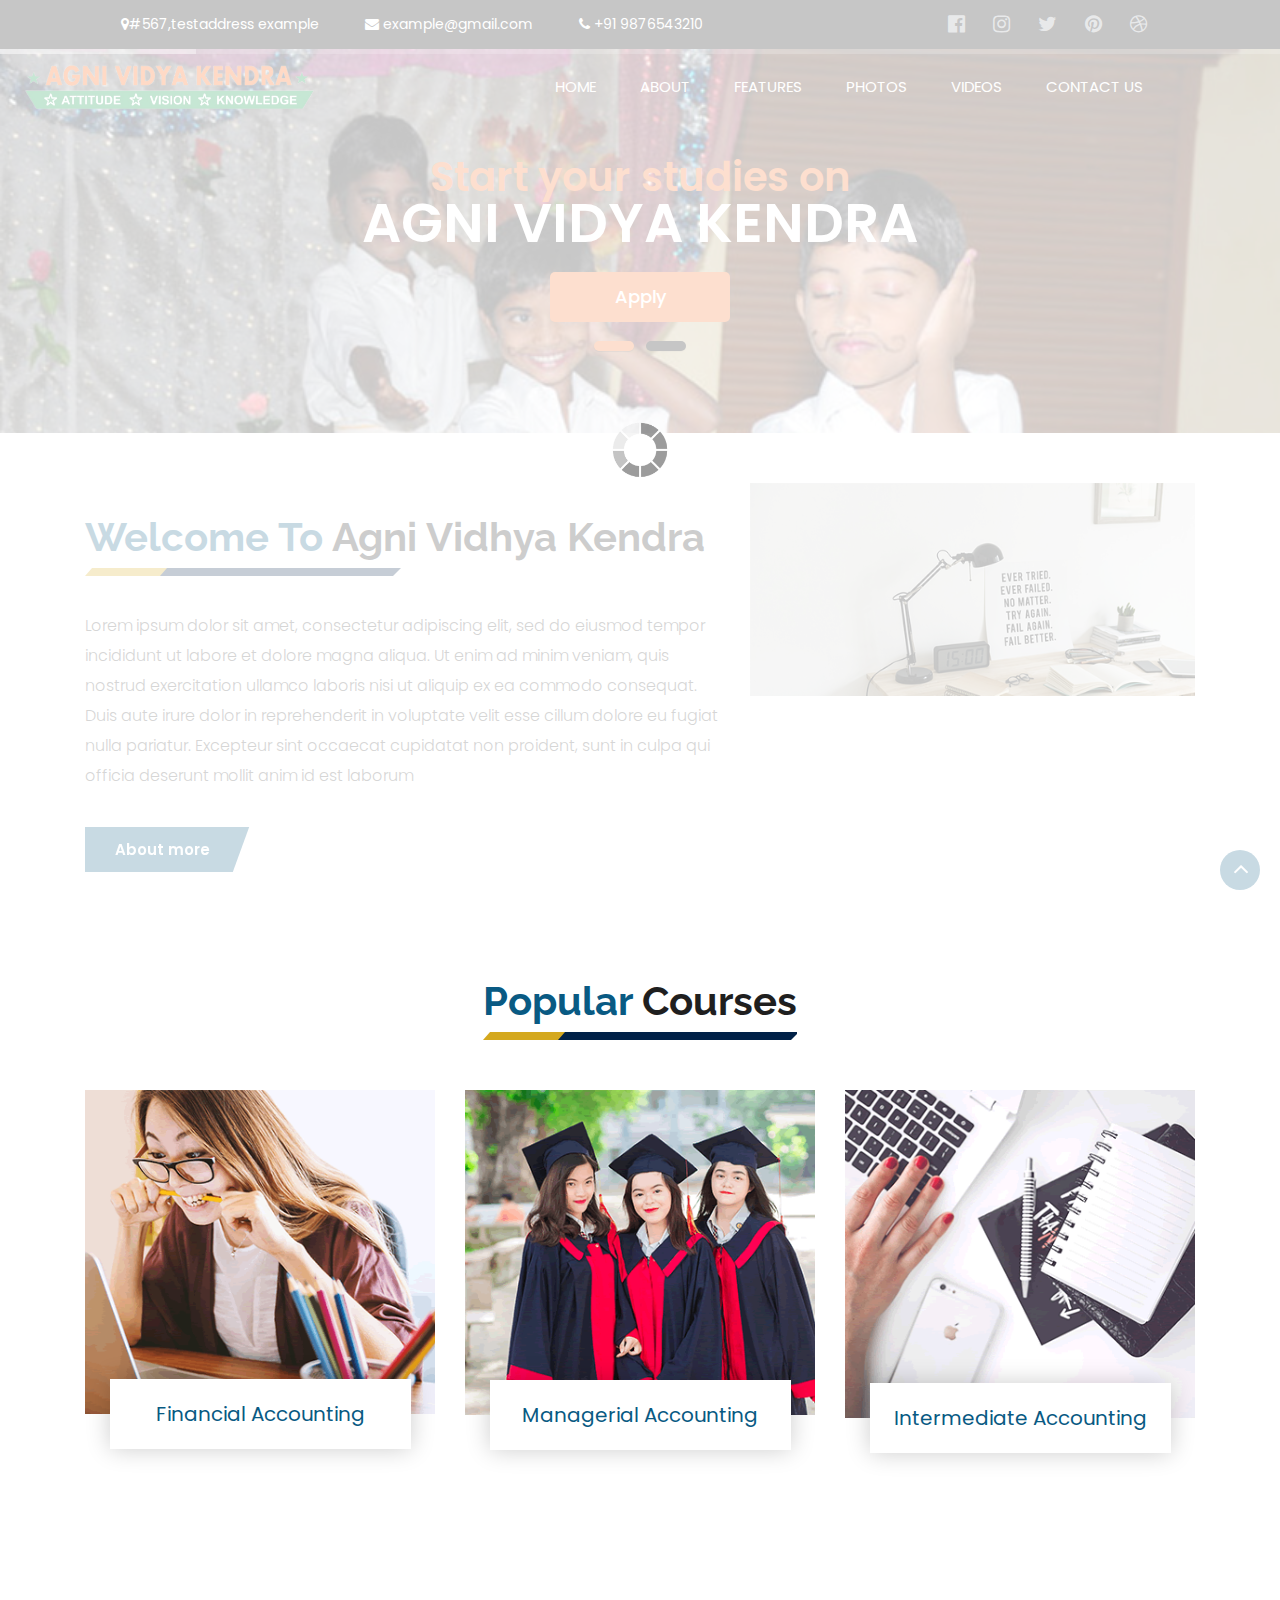
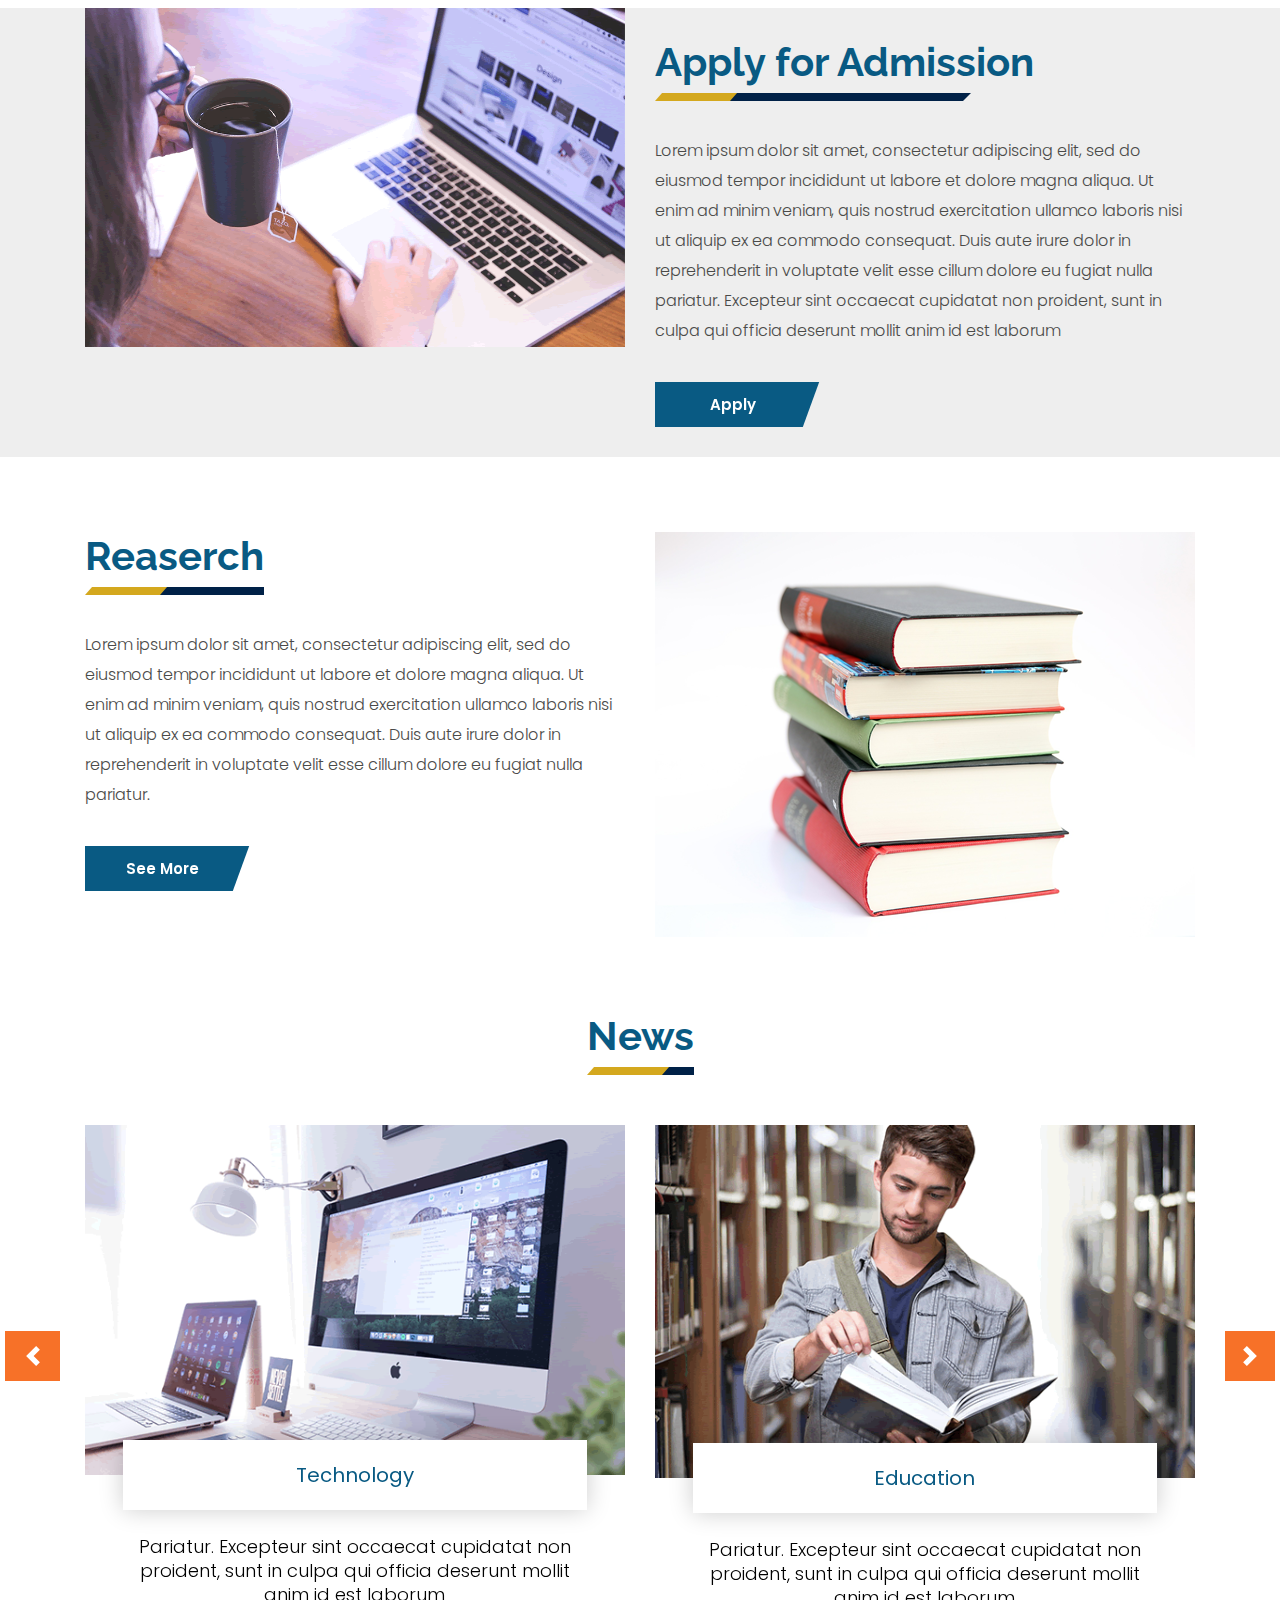
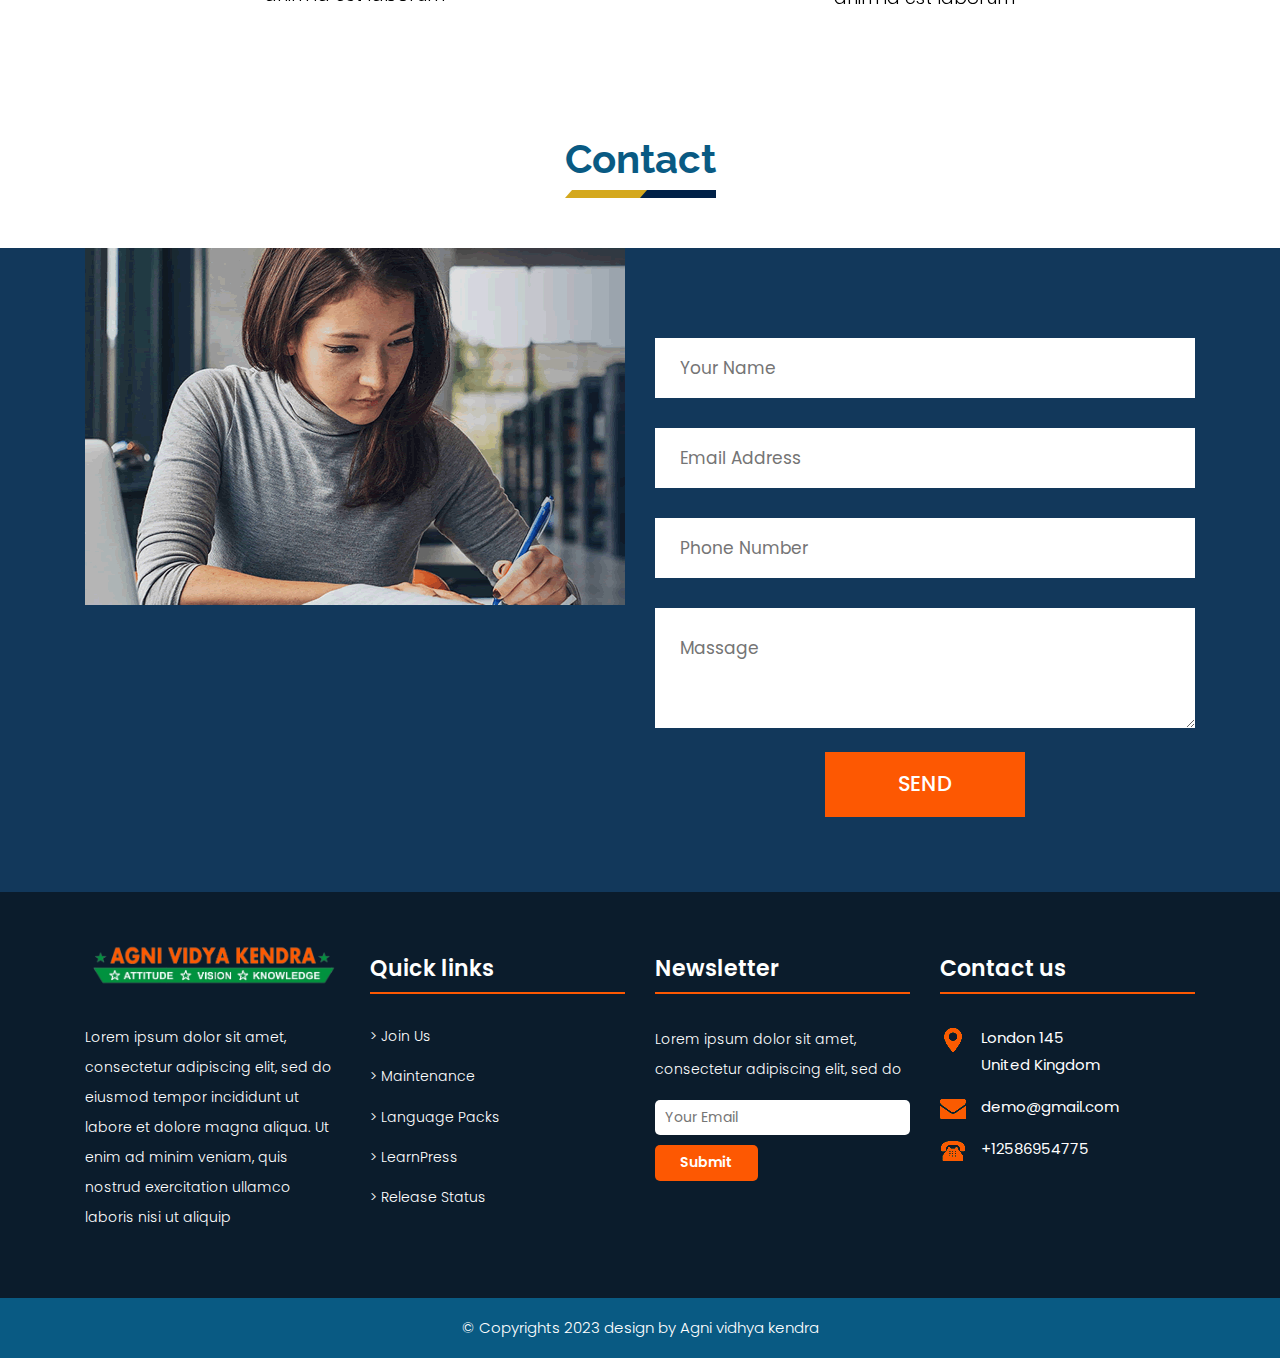
==== commit ff5e9c2d: "site revamped" ====
--- a/index.html
+++ b/index.html
@@ -1,578 +1,766 @@
 <!DOCTYPE html>
 <html lang="en">
-<!-- Basic -->
-
-<head>
-    <meta charset="utf-8">
-    <meta http-equiv="X-UA-Compatible" content="IE=edge">
-
-    <!-- Mobile Metas -->
-    <meta name="viewport" content="width=device-width, minimum-scale=1.0, maximum-scale=1.0, user-scalable=no">
-
-    <!-- Site Metas -->
-    <title>Perfect - Responsive HTML5 Template</title>
-    <meta name="keywords" content="">
-    <meta name="description" content="">
-    <meta name="author" content="">
-
-    <!-- Site Icons -->
-    <link rel="shortcut icon" href="#" type="image/x-icon" />
-    <link rel="apple-touch-icon" href="#" />
-
-    <!-- Bootstrap CSS -->
-    <link rel="stylesheet" href="css/bootstrap.min.css" />
-    <!-- Pogo Slider CSS -->
-    <link rel="stylesheet" href="css/pogo-slider.min.css" />
-    <!-- Site CSS -->
-    <link rel="stylesheet" href="css/style.css" />
-    <!-- Responsive CSS -->
-    <link rel="stylesheet" href="css/responsive.css" />
-    <!-- Custom CSS -->
-    <link rel="stylesheet" href="css/custom.css" />
-
-    <!--[if lt IE 9]>
-      <script src="https://oss.maxcdn.com/libs/html5shiv/3.7.0/html5shiv.js"></script>
-      <script src="https://oss.maxcdn.com/libs/respond.js/1.4.2/respond.min.js"></script>
-    <![endif]-->
-
-</head>
-
-<body id="home" data-spy="scroll" data-target="#navbar-wd" data-offset="98">
-
-    <!-- LOADER -->
-    <div id="preloader">
-        <div class="loader">
-            <img src="images/loader.gif" alt="#" />
-        </div>
-    </div>
-    <!-- end loader -->
-    <!-- END LOADER -->
-
-    <!-- Start header -->
-    <header class="top-header">
-        <nav class="navbar header-nav navbar-expand-lg">
-            <div class="container-fluid">
-                <a class="navbar-brand" href="index.html"><img src="images/logo.png" alt="image"></a>
-                <button class="navbar-toggler" type="button" data-toggle="collapse" data-target="#navbar-wd" aria-controls="navbar-wd" aria-expanded="false" aria-label="Toggle navigation">
-                    <span></span>
-                    <span></span>
-                    <span></span>
-                </button>
-                <div class="collapse navbar-collapse justify-content-end" id="navbar-wd">
-                    <ul class="navbar-nav">
-                        <li><a class="nav-link active" href="index.html">Home</a></li>
-                        <li><a class="nav-link" href="about.html">About</a></li>
-                        <li><a class="nav-link" href="courses.html">Courses</a></li>
-                        <li><a class="nav-link" href="reaserch.html">Reaserch</a></li>
-						<li><a class="nav-link" href="news.html">News</a></li>
-						<li><a class="nav-link" href="contact.html">Contact us</a></li>
-                    </ul>
-                </div>
-                <div class="search-box">
-                    <input type="text" class="search-txt" placeholder="Search">
-                    <a class="search-btn">
-                        <img src="images/search_icon.png" alt="#" />
-                    </a>
-                </div>
-            </div>
-        </nav>
-    </header>
-    <!-- End header -->
-
-    <!-- Start Banner -->
-    <div class="ulockd-home-slider">
-        <div class="container-fluid">
-            <div class="row">
-                <div class="pogoSlider" id="js-main-slider">
-                    <div class="pogoSlider-slide" style="background-image:url(images/banner_img.png);">
-                        <div class="container">
-                            <div class="row">
-                                <div class="col-md-12">
-                                    <div class="slide_text">
-                                        <h3><span span class="theme_color">You only have know one thing</span><br>you can learn anything</h3>
-                                        <h4>Free Educations</h4>
-                                        <br>
-                                        <div class="full center">
-										    <a class="contact_bt" href="courses.html">Start a Course</a>
+	<!-- Basic -->
+
+	<head>
+		<meta charset="utf-8" />
+		<meta http-equiv="X-UA-Compatible" content="IE=edge" />
+
+		<!-- Mobile Metas -->
+		<meta
+			name="viewport"
+			content="width=device-width, minimum-scale=1.0, maximum-scale=1.0, user-scalable=no"
+		/>
+
+		<!-- Site Metas -->
+		<title>Home</title>
+		<meta name="keywords" content="" />
+		<meta name="description" content="" />
+		<meta name="author" content="" />
+
+		<!-- Site Icons -->
+		<link rel="shortcut icon" href="#" type="image/x-icon" />
+		<link rel="apple-touch-icon" href="#" />
+
+		<!-- Bootstrap CSS -->
+		<link rel="stylesheet" href="css/bootstrap.min.css" />
+		<!-- Pogo Slider CSS -->
+		<link rel="stylesheet" href="css/pogo-slider.min.css" />
+		<!-- Site CSS -->
+		<link rel="stylesheet" href="css/style.css" />
+		<!-- Responsive CSS -->
+		<link rel="stylesheet" href="css/responsive.css" />
+		<!-- Custom CSS -->
+		<link rel="stylesheet" href="css/custom.css" />
+		<!-- FontAwsome CSS -->
+		<link rel="stylesheet" href="css/font-awesome.min.css" />
+
+		<!--[if lt IE 9]>
+			<script src="https://oss.maxcdn.com/libs/html5shiv/3.7.0/html5shiv.js"></script>
+			<script src="https://oss.maxcdn.com/libs/respond.js/1.4.2/respond.min.js"></script>
+		<![endif]-->
+	</head>
+
+	<body id="home" data-spy="scroll" data-target="#navbar-wd" data-offset="98">
+		<!-- LOADER -->
+		<div id="preloader">
+			<div class="loader">
+				<img src="images/loader.gif" alt="#" />
+			</div>
+		</div>
+		<!-- end loader -->
+		<!-- END LOADER -->
+		<!-- Top Bar Start-->
+		<div class="top-bar">
+			<div class="left-con">
+				<span>
+					<a href="tel:7397719925"
+						><i class="fa fa-map-marker"></i>#567,testaddress example
+					</a>
+				</span>
+				<span>
+					<a href="mailto:ashokcivil1979@gmail.com"
+						><i class="fa fa-envelope"></i> example@gmail.com</a
+					>
+				</span>
+				<span>
+					<a href="tel:7397719925"
+						><i class="fa fa-phone"></i> +91 9876543210</a
+					>
+				</span>
+			</div>
+			<div class="right-con">
+				<span>
+					<a href="#"><i class="fa fa-facebook-official"></i></a>
+				</span>
+				<span>
+					<a href="#"><i class="fa fa-instagram"></i></a>
+				</span>
+				<span>
+					<a href="#"><i class="fa fa-twitter"></i></a>
+				</span>
+				<span>
+					<a href="#"><i class="fa fa-pinterest"></i></a>
+				</span>
+				<span>
+					<a href="#"><i class="fa fa-dribbble"></i></a>
+				</span>
+			</div>
+		</div>
+		<!-- Top Bar End -->
+		<!-- Start header -->
+		<header class="top-header">
+			<nav class="navbar header-nav navbar-expand-lg">
+				<div class="container-fluid">
+					<a class="navbar-brand" href="index.html"
+						><img src="images/agni-logo.png" alt="image"
+					/></a>
+					<button
+						class="navbar-toggler"
+						type="button"
+						data-toggle="collapse"
+						data-target="#navbar-wd"
+						aria-controls="navbar-wd"
+						aria-expanded="false"
+						aria-label="Toggle navigation"
+					>
+						<span></span>
+						<span></span>
+						<span></span>
+					</button>
+					<div
+						class="collapse navbar-collapse justify-content-end"
+						id="navbar-wd"
+					>
+						<ul class="navbar-nav">
+							<li><a class="nav-link active" href="index.html">Home</a></li>
+							<li><a class="nav-link" href="about.html">About</a></li>
+							<li><a class="nav-link" href="#">Features</a></li>
+							<li><a class="nav-link" href="#">Photos</a></li>
+							<li><a class="nav-link" href="#">Videos</a></li>
+							<li>
+								<a class="nav-link" href="contact.html">Contact us</a>
+							</li>
+						</ul>
+					</div>
+				</div>
+			</nav>
+		</header>
+		<!-- End header -->
+
+		<!-- Start Banner -->
+		<div class="ulockd-home-slider">
+			<div class="container-fluid">
+				<div class="row">
+					<div class="pogoSlider" id="js-main-slider">
+						<div
+							class="pogoSlider-slide"
+							style="background-image: url(images/4.jpg)"
+						>
+							<div class="container">
+								<div class="row">
+									<div class="col-md-12">
+										<div class="slide_text">
+											<h3>
+												<span span class="theme_color"
+													>Start your studies on</span
+												><br />AGNI VIDYA KENDRA
+											</h3>
+											<br />
+											<div class="full center">
+												<a class="contact_bt" href="courses.html">Apply</a>
+											</div>
 										</div>
-                                    </div>
-                                </div>
-                            </div>
-                        </div>
-                    </div>
-                    <div class="pogoSlider-slide" style="background-image:url(images/banner_img.png);">
-                        <div class="container">
-                            <div class="row">
-                                <div class="col-md-12">
-                                    <div class="slide_text">
-                                        <h3><span span class="theme_color">You only have know one thing</span><br>you can learn anything</h3>
-                                        <h4>Free Educations</h4>
-                                        <br>
-                                        <div class="full center">
-										    <a class="contact_bt" href="courses.html">Start a Course</a>
+									</div>
+								</div>
+							</div>
+						</div>
+						<div
+							class="pogoSlider-slide"
+							style="background-image: url(images/6.jpg)"
+						>
+							<div class="container">
+								<div class="row">
+									<div class="col-md-12">
+										<div class="slide_text">
+											<h3>
+												<span span class="theme_color"
+													>Start your studies on</span
+												><br />AGNI VIDYA KENDRA
+											</h3>
+											<br />
+											<div class="full center">
+												<a class="contact_bt" href="courses.html">Apply</a>
+											</div>
 										</div>
-                                    </div>
-                                </div>
-                            </div>
-                        </div>
-                    </div>
-                </div>
-                <!-- .pogoSlider -->
-            </div>
-        </div>
-    </div>
-    <!-- End Banner -->
-    <!-- section -->
-	<div class="section tabbar_menu">
-	   <div class="container">
-	      <div class="row">
-		      <div class="col-md-12">
-			     <div class="tab_menu">
-				    <ul>
-					   <li><a href="#"><span class="icon"><img src="images/i1.png" alt="#" /></span><span>University Life</span></a></li>
-					   <li><a href="#"><span class="icon"><img src="images/i2.png" alt="#" /></span><span>Graduation</span></a></li>
-					   <li><a href="#"><span class="icon"><img src="images/i3.png" alt="#" /></span><span>Athletics</span></a></li>
-					   <li><a href="#"><span class="icon"><img src="images/i4.png" alt="#" /></span><span>Social</span></a></li>
-					   <li><a href="#"><span class="icon"><img src="images/i5.png" alt="#" /></span><span>Location</span></a></li>
-					   <li><a href="#"><span class="icon"><img src="images/i6.png" alt="#" /></span><span>Call us</span></a></li>
-					   <li><a href="#"><span class="icon"><img src="images/i7.png" alt="#" /></span><span>Email</span></a></li>
-					</ul>
-				 </div>
-			  </div>
-		  </div>
-	   </div>
-	</div>
-	<!-- end section -->
-	<!-- section -->
-    <div class="section margin-top_50">
-        <div class="container">
-            <div class="row">
-                <div class="col-md-6 layout_padding_2">
-                    <div class="full">
-                        <div class="heading_main text_align_left">
-						   <h2><span>Welcome To</span> Education</h2>
-                        </div>
+									</div>
+								</div>
+							</div>
+						</div>
+					</div>
+					<!-- .pogoSlider -->
+				</div>
+			</div>
+		</div>
+		<!-- End Banner -->
+		<!-- section -->
+		<div class="section tabbar_menu d-none">
+			<div class="container">
+				<div class="row">
+					<div class="col-md-12">
+						<div class="tab_menu">
+							<ul>
+								<li>
+									<a href="#"
+										><span class="icon"
+											><img src="images/i1.png" alt="#" /></span
+										><span>University Life</span></a
+									>
+								</li>
+								<li>
+									<a href="#"
+										><span class="icon"
+											><img src="images/i2.png" alt="#" /></span
+										><span>Graduation</span></a
+									>
+								</li>
+								<li>
+									<a href="#"
+										><span class="icon"
+											><img src="images/i3.png" alt="#" /></span
+										><span>Athletics</span></a
+									>
+								</li>
+								<li>
+									<a href="#"
+										><span class="icon"
+											><img src="images/i4.png" alt="#" /></span
+										><span>Social</span></a
+									>
+								</li>
+								<li>
+									<a href="#"
+										><span class="icon"
+											><img src="images/i5.png" alt="#" /></span
+										><span>Location</span></a
+									>
+								</li>
+								<li>
+									<a href="#"
+										><span class="icon"
+											><img src="images/i7.png" alt="#" /></span
+										><span>Call us</span></a
+									>
+								</li>
+								<li>
+									<a href="#"
+										><span class="icon"
+											><img src="images/i6.png" alt="#" /></span
+										><span>Email</span></a
+									>
+								</li>
+							</ul>
+						</div>
+					</div>
+				</div>
+			</div>
+		</div>
+		<!-- end section -->
+		<!-- section -->
+		<div class="section margin-top_50">
+			<div class="container">
+				<div class="row">
+					<div class="col-md-7 layout_padding_2">
 						<div class="full">
-						  <p>Lorem ipsum dolor sit amet, consectetur adipiscing elit, sed do eiusmod tempor incididunt ut labore et dolore magna aliqua.
-						  Ut enim ad minim veniam, quis nostrud exercitation ullamco laboris nisi ut aliquip ex ea commodo consequat. 
-						  Duis aute irure dolor in reprehenderit in voluptate velit esse cillum dolore eu fugiat nulla pariatur. 
-						  Excepteur sint occaecat cupidatat non proident, sunt in culpa qui officia deserunt mollit anim id est laborum</p>
-						</div>
+							<div class="heading_main text_align_left">
+								<h2><span>Welcome To</span> Agni Vidhya Kendra</h2>
+							</div>
+							<div class="full">
+								<p>
+									Lorem ipsum dolor sit amet, consectetur adipiscing elit, sed
+									do eiusmod tempor incididunt ut labore et dolore magna aliqua.
+									Ut enim ad minim veniam, quis nostrud exercitation ullamco
+									laboris nisi ut aliquip ex ea commodo consequat. Duis aute
+									irure dolor in reprehenderit in voluptate velit esse cillum
+									dolore eu fugiat nulla pariatur. Excepteur sint occaecat
+									cupidatat non proident, sunt in culpa qui officia deserunt
+									mollit anim id est laborum
+								</p>
+							</div>
+							<div class="full">
+								<a class="hvr-radial-out button-theme" href="#">About more</a>
+							</div>
+						</div>
+					</div>
+					<div class="col-md-5">
 						<div class="full">
-						   <a class="hvr-radial-out button-theme" href="#">About more</a>
-						</div>
-                    </div>
-                </div>
-				<div class="col-md-6">
-                    <div class="full">
-                        <img src="images/img2.png" alt="#" />
-                    </div>
-                </div>
-            </div>
-        </div>
-    </div>
-	<!-- end section -->
-	<!-- section -->
-    <div class="section layout_padding">
-        <div class="container">
-            <div class="row">
-                <div class="col-md-12">
-                    <div class="full">
-                        <div class="heading_main text_align_center">
-						   <h2><span>Popular </span>Courses</h2>
-                        </div>
-					  </div>
-                </div>
-				<div class="col-md-4">
-                    <div class="full blog_img_popular">
-                       <img class="img-responsive" src="images/p1.png" alt="#" /> 
-					   <h4>Financial Accounting</h4>
-                    </div>
-                </div>
-				<div class="col-md-4">
-                    <div class="full blog_img_popular">
-                        <img class="img-responsive" src="images/p2.png" alt="#" />
-						<h4>Managerial Accounting</h4>
-                    </div>
-                </div>
-				<div class="col-md-4">
-                    <div class="full blog_img_popular">
-                        <img class="img-responsive" src="images/p3.png" alt="#" />
-						<h4>Intermediate Accounting</h4>
-                    </div>
-                </div>
-            </div>
-        </div>
-    </div>
-	<!-- end section -->
-	<!-- section -->
-    <div class="section margin-top_50 silver_bg">
-        <div class="container">
-            <div class="row">
-			    <div class="col-md-6">
-                    <div class="full float-right_img">
-                        <img src="images/img6.png" alt="#" />
-                    </div>
-                </div>
-                <div class="col-md-6 layout_padding_2">
-                    <div class="full">
-                        <div class="heading_main text_align_left">
-						   <h2><span>Apply for Admission</h2>
-                        </div>
+							<img src="images/img2.png" alt="#" />
+						</div>
+					</div>
+				</div>
+			</div>
+		</div>
+		<!-- end section -->
+		<!-- section -->
+		<div class="section layout_padding">
+			<div class="container">
+				<div class="row">
+					<div class="col-md-12">
 						<div class="full">
-						  <p>Lorem ipsum dolor sit amet, consectetur adipiscing elit, sed do eiusmod tempor incididunt ut labore et dolore magna aliqua.
-						  Ut enim ad minim veniam, quis nostrud exercitation ullamco laboris nisi ut aliquip ex ea commodo consequat. Duis aute irure dolor 
-						  in reprehenderit in voluptate velit esse cillum dolore eu fugiat nulla pariatur. Excepteur sint occaecat cupidatat non proident, 
-						  sunt in culpa qui officia deserunt mollit anim id est laborum</p>
-						</div>
+							<div class="heading_main text_align_center">
+								<h2><span>Popular </span>Courses</h2>
+							</div>
+						</div>
+					</div>
+					<div class="col-md-4">
+						<div class="full blog_img_popular">
+							<img class="img-responsive" src="images/p1.png" alt="#" />
+							<h4>Financial Accounting</h4>
+						</div>
+					</div>
+					<div class="col-md-4">
+						<div class="full blog_img_popular">
+							<img class="img-responsive" src="images/p2.png" alt="#" />
+							<h4>Managerial Accounting</h4>
+						</div>
+					</div>
+					<div class="col-md-4">
+						<div class="full blog_img_popular">
+							<img class="img-responsive" src="images/p3.png" alt="#" />
+							<h4>Intermediate Accounting</h4>
+						</div>
+					</div>
+				</div>
+			</div>
+		</div>
+		<!-- end section -->
+		<!-- section -->
+		<div class="section margin-top_50 silver_bg">
+			<div class="container">
+				<div class="row">
+					<div class="col-md-6">
+						<div class="full float-right_img">
+							<img src="images/img6.png" alt="#" />
+						</div>
+					</div>
+					<div class="col-md-6 layout_padding_2">
 						<div class="full">
-						   <a class="hvr-radial-out button-theme" href="#">Apply</a>
-						</div>
-                    </div>
-                </div>
-			</div>
-        </div>
-    </div>
-	<!-- end section -->
-	<!-- section -->
-    <div class="section layout_padding padding_bottom-0">
-        <div class="container">
-            <div class="row">
-                <div class="col-md-6">
-                    <div class="full">
-                        <div class="heading_main text_align_left">
-						   <h2><span>Reaserch</span></h2>
-                        </div>
+							<div class="heading_main text_align_left">
+								<h2><span>Apply for Admission</span></h2>
+							</div>
+							<div class="full">
+								<p>
+									Lorem ipsum dolor sit amet, consectetur adipiscing elit, sed
+									do eiusmod tempor incididunt ut labore et dolore magna aliqua.
+									Ut enim ad minim veniam, quis nostrud exercitation ullamco
+									laboris nisi ut aliquip ex ea commodo consequat. Duis aute
+									irure dolor in reprehenderit in voluptate velit esse cillum
+									dolore eu fugiat nulla pariatur. Excepteur sint occaecat
+									cupidatat non proident, sunt in culpa qui officia deserunt
+									mollit anim id est laborum
+								</p>
+							</div>
+							<div class="full">
+								<a class="hvr-radial-out button-theme" href="#">Apply</a>
+							</div>
+						</div>
+					</div>
+				</div>
+			</div>
+		</div>
+		<!-- end section -->
+		<!-- section -->
+		<div class="section layout_padding padding_bottom-0">
+			<div class="container">
+				<div class="row">
+					<div class="col-md-6">
 						<div class="full">
-						  <p>Lorem ipsum dolor sit amet, consectetur adipiscing elit, sed do eiusmod tempor incididunt ut labore et dolore magna aliqua. 
-						  Ut enim ad minim veniam, quis nostrud exercitation ullamco laboris nisi ut aliquip ex ea commodo consequat. Duis aute irure dolor in 
-						  reprehenderit in voluptate velit esse cillum dolore eu fugiat nulla pariatur.</p>
-						</div>
+							<div class="heading_main text_align_left">
+								<h2><span>Reaserch</span></h2>
+							</div>
+							<div class="full">
+								<p>
+									Lorem ipsum dolor sit amet, consectetur adipiscing elit, sed
+									do eiusmod tempor incididunt ut labore et dolore magna aliqua.
+									Ut enim ad minim veniam, quis nostrud exercitation ullamco
+									laboris nisi ut aliquip ex ea commodo consequat. Duis aute
+									irure dolor in reprehenderit in voluptate velit esse cillum
+									dolore eu fugiat nulla pariatur.
+								</p>
+							</div>
+							<div class="full">
+								<a class="hvr-radial-out button-theme" href="#">See More</a>
+							</div>
+						</div>
+					</div>
+					<div class="col-md-6">
 						<div class="full">
-						   <a class="hvr-radial-out button-theme" href="#">See More</a>
-						</div>
-                    </div>
-                </div>
-				<div class="col-md-6">
-                    <div class="full">
-                        <img class="img-responsive" src="images/img7.png" alt="#" />
-                    </div>
-                </div>
-            </div>
-        </div>
-    </div>
-	<!-- end section -->
-	<!-- section -->
-    <div class="section layout_padding padding_bottom-0">
-        <div class="container">
-            <div class="row">
-                <div class="col-md-12">
-                    <div class="full">
-                        <div class="heading_main text_align_center">
-						   <h2><span>News</span></h2>
-                        </div>
-					  </div>
-                </div>
-			  </div>
-               <div class="row">
-                <div class="col-lg-12">
-                    <div id="demo" class="carousel slide" data-ride="carousel">
-
-                        <!-- The slideshow -->
-                        <div class="carousel-inner">
-                            <div class="carousel-item active">
-                                <div class="row">
-                                    <div class="col-lg-6 col-md-6 col-sm-12">
-									   <div class="full blog_img_popular">
-                                          <img class="img-responsive" src="images/img9.png" alt="#" />
-										  <h4>Technology</h4>
-										  <p>Pariatur. Excepteur sint occaecat cupidatat non proident, sunt in culpa qui officia deserunt mollit anim id est laborum</p>
+							<img class="img-responsive" src="images/img7.png" alt="#" />
+						</div>
+					</div>
+				</div>
+			</div>
+		</div>
+		<!-- end section -->
+		<!-- section -->
+		<div class="section layout_padding padding_bottom-0">
+			<div class="container">
+				<div class="row">
+					<div class="col-md-12">
+						<div class="full">
+							<div class="heading_main text_align_center">
+								<h2><span>News</span></h2>
+							</div>
+						</div>
+					</div>
+				</div>
+				<div class="row">
+					<div class="col-lg-12">
+						<div id="demo" class="carousel slide" data-ride="carousel">
+							<!-- The slideshow -->
+							<div class="carousel-inner">
+								<div class="carousel-item active">
+									<div class="row">
+										<div class="col-lg-6 col-md-6 col-sm-12">
+											<div class="full blog_img_popular">
+												<img
+													class="img-responsive"
+													src="images/img9.png"
+													alt="#"
+												/>
+												<h4>Technology</h4>
+												<p>
+													Pariatur. Excepteur sint occaecat cupidatat non
+													proident, sunt in culpa qui officia deserunt mollit
+													anim id est laborum
+												</p>
+											</div>
 										</div>
-                                    </div>
-                                    <div class="col-lg-6 col-md-6 col-sm-12">
-                                        <div class="full blog_img_popular">
-                                          <img class="img-responsive" src="images/img8.png" alt="#" />
-										  <h4>Education</h4>
-										  <p>Pariatur. Excepteur sint occaecat cupidatat non proident, sunt in culpa qui officia deserunt mollit anim id est laborum</p>
+										<div class="col-lg-6 col-md-6 col-sm-12">
+											<div class="full blog_img_popular">
+												<img
+													class="img-responsive"
+													src="images/img8.png"
+													alt="#"
+												/>
+												<h4>Education</h4>
+												<p>
+													Pariatur. Excepteur sint occaecat cupidatat non
+													proident, sunt in culpa qui officia deserunt mollit
+													anim id est laborum
+												</p>
+											</div>
 										</div>
-                                    </div>
-                                </div>
-                            </div>
-                            <div class="carousel-item">
-                                <div class="row">
-                                    <div class="col-lg-6 col-md-6 col-sm-12">
-									   <div class="full blog_img_popular">
-                                          <img class="img-responsive" src="images/img9.png" alt="#" />
-										  <h4>Technology</h4>
-										  <p>Pariatur. Excepteur sint occaecat cupidatat non proident, sunt in culpa qui officia deserunt mollit anim id est laborum</p>
+									</div>
+								</div>
+								<div class="carousel-item">
+									<div class="row">
+										<div class="col-lg-6 col-md-6 col-sm-12">
+											<div class="full blog_img_popular">
+												<img
+													class="img-responsive"
+													src="images/img9.png"
+													alt="#"
+												/>
+												<h4>Technology</h4>
+												<p>
+													Pariatur. Excepteur sint occaecat cupidatat non
+													proident, sunt in culpa qui officia deserunt mollit
+													anim id est laborum
+												</p>
+											</div>
 										</div>
-                                    </div>
-                                    <div class="col-lg-6 col-md-6 col-sm-12">
-                                        <div class="full blog_img_popular">
-                                          <img class="img-responsive" src="images/img8.png" alt="#" />
-										  <h4>Education</h4>
-										  <p>Pariatur. Excepteur sint occaecat cupidatat non proident, sunt in culpa qui officia deserunt mollit anim id est laborum</p>
+										<div class="col-lg-6 col-md-6 col-sm-12">
+											<div class="full blog_img_popular">
+												<img
+													class="img-responsive"
+													src="images/img8.png"
+													alt="#"
+												/>
+												<h4>Education</h4>
+												<p>
+													Pariatur. Excepteur sint occaecat cupidatat non
+													proident, sunt in culpa qui officia deserunt mollit
+													anim id est laborum
+												</p>
+											</div>
 										</div>
-                                    </div>
-                                </div>
-                            </div>
-                        </div>
-
-                        <!-- Left and right controls -->
-                        <a class="carousel-control-prev" href="#demo" data-slide="prev">
-                            <span class="carousel-control-prev-icon"></span>
-                        </a>
-                        <a class="carousel-control-next" href="#demo" data-slide="next">
-                            <span class="carousel-control-next-icon"></span>
-                        </a>
-
-                    </div>
-                </div>
-
-            </div>			  
-           </div>
-        </div>
-	<!-- end section -->
-	<!-- section -->
-    <div class="section layout_padding padding_bottom-0">
-        <div class="container">
-            <div class="row">
-                <div class="col-md-12">
-                    <div class="full">
-                        <div class="heading_main text_align_center">
-						   <h2><span>Contact</span></h2>
-                        </div>
-					  </div>
-                </div>
-			  </div>
-           </div>
-        </div>
-	<!-- end section -->
-	<!-- section -->
-    <div class="section contact_section" style="background:#12385b;">
-        <div class="container">
-               <div class="row">
-                 <div class="col-lg-6 col-md-6 col-sm-12">
-				    <div class="full float-right_img">
-                        <img src="images/img10.png" alt="#">
-                    </div>
-                 </div>
-				 <div class="layout_padding col-lg-6 col-md-6 col-sm-12">
-				    <div class="contact_form">
-					    <form action="contact.html">
-						   <fieldset>
-						       <div class="full field">
-							      <input type="text" placeholder="Your Name" name="your name" />
-							   </div>
-							   <div class="full field">
-							      <input type="email" placeholder="Email Address" name="Email" />
-							   </div>
-							   <div class="full field">
-							      <input type="phn" placeholder="Phone Number" name="Phone number" />
-							   </div>
-							   <div class="full field">
-							      <textarea placeholder="Massage"></textarea>
-							   </div>
-							   <div class="full field">
-							      <div class="center"><button>Send</button></div>
-							   </div>
-						   </fieldset>
-						</form>
-					</div>
-                 </div>
-               </div>			  
-           </div>
-        </div>
-	<!-- end section -->
-    <!-- Start Footer -->
-    <footer class="footer-box">
-        <div class="container">
-		
-		   <div class="row">
-		   
-		      <div class="col-xs-12 col-sm-6 col-md-6 col-lg-3">
-			     <div class="footer_blog">
-				    <div class="full margin-bottom_30">
-					   <img src="images/footer_logo.png" alt="#" />
-					 </div>
-					 <div class="full white_fonts">
-					    <p>Lorem ipsum dolor sit amet, consectetur adipiscing elit, sed do eiusmod tempor incididunt ut labore et dolore magna aliqua. 
-						Ut enim ad minim veniam, quis nostrud exercitation ullamco laboris nisi ut aliquip </p>
-					 </div>
-				 </div>
-			  </div>
-			  
-			  <div class="col-xs-12 col-sm-6 col-md-6 col-lg-3">
-			       <div class="footer_blog footer_menu white_fonts">
-						    <h3>Quick links</h3>
-						    <ul> 
-							  <li><a href="#">> Join Us</a></li>
-							  <li><a href="#">> Maintenance</a></li>
-							  <li><a href="#">> Language Packs</a></li>
-							  <li><a href="#">> LearnPress</a></li>
-							  <li><a href="#">> Release Status</a></li>
+									</div>
+								</div>
+							</div>
+
+							<!-- Left and right controls -->
+							<a class="carousel-control-prev" href="#demo" data-slide="prev">
+								<span class="carousel-control-prev-icon"></span>
+							</a>
+							<a class="carousel-control-next" href="#demo" data-slide="next">
+								<span class="carousel-control-next-icon"></span>
+							</a>
+						</div>
+					</div>
+				</div>
+			</div>
+		</div>
+		<!-- end section -->
+		<!-- section -->
+		<div class="section layout_padding padding_bottom-0">
+			<div class="container">
+				<div class="row">
+					<div class="col-md-12">
+						<div class="full">
+							<div class="heading_main text_align_center">
+								<h2><span>Contact</span></h2>
+							</div>
+						</div>
+					</div>
+				</div>
+			</div>
+		</div>
+		<!-- end section -->
+		<!-- section -->
+		<div class="section contact_section" style="background: #12385b">
+			<div class="container">
+				<div class="row">
+					<div class="col-lg-6 col-md-6 col-sm-12">
+						<div class="full float-right_img">
+							<img src="images/img10.png" alt="#" />
+						</div>
+					</div>
+					<div class="layout_padding col-lg-6 col-md-6 col-sm-12">
+						<div class="contact_form">
+							<form action="contact.html">
+								<fieldset>
+									<div class="full field">
+										<input
+											type="text"
+											placeholder="Your Name"
+											name="your name"
+										/>
+									</div>
+									<div class="full field">
+										<input
+											type="email"
+											placeholder="Email Address"
+											name="Email"
+										/>
+									</div>
+									<div class="full field">
+										<input
+											type="phn"
+											placeholder="Phone Number"
+											name="Phone number"
+										/>
+									</div>
+									<div class="full field">
+										<textarea placeholder="Massage"></textarea>
+									</div>
+									<div class="full field">
+										<div class="center"><button>Send</button></div>
+									</div>
+								</fieldset>
+							</form>
+						</div>
+					</div>
+				</div>
+			</div>
+		</div>
+		<!-- end section -->
+		<!-- Start Footer -->
+		<footer class="footer-box">
+			<div class="container">
+				<div class="row">
+					<div class="col-xs-12 col-sm-6 col-md-6 col-lg-3">
+						<div class="footer_blog">
+							<div class="full margin-bottom_30">
+								<img src="images/agni-logo.png" alt="#" />
+							</div>
+							<div class="full white_fonts">
+								<p>
+									Lorem ipsum dolor sit amet, consectetur adipiscing elit, sed
+									do eiusmod tempor incididunt ut labore et dolore magna aliqua.
+									Ut enim ad minim veniam, quis nostrud exercitation ullamco
+									laboris nisi ut aliquip
+								</p>
+							</div>
+						</div>
+					</div>
+
+					<div class="col-xs-12 col-sm-6 col-md-6 col-lg-3">
+						<div class="footer_blog footer_menu white_fonts">
+							<h3>Quick links</h3>
+							<ul>
+								<li><a href="#">> Join Us</a></li>
+								<li><a href="#">> Maintenance</a></li>
+								<li><a href="#">> Language Packs</a></li>
+								<li><a href="#">> LearnPress</a></li>
+								<li><a href="#">> Release Status</a></li>
 							</ul>
-						 </div>
-				 </div>
-				 
-				 <div class="col-xs-12 col-sm-6 col-md-6 col-lg-3">
-				 <div class="footer_blog full white_fonts">
-						     <h3>Newsletter</h3>
-							 <p>Lorem ipsum dolor sit amet, consectetur adipiscing elit, sed do</p>
-							 <div class="newsletter_form">
-							    <form action="index.html">
-								   <input type="email" placeholder="Your Email" name="#" required />
-								   <button>Submit</button>
+						</div>
+					</div>
+
+					<div class="col-xs-12 col-sm-6 col-md-6 col-lg-3">
+						<div class="footer_blog full white_fonts">
+							<h3>Newsletter</h3>
+							<p>
+								Lorem ipsum dolor sit amet, consectetur adipiscing elit, sed do
+							</p>
+							<div class="newsletter_form">
+								<form action="index.html">
+									<input
+										type="email"
+										placeholder="Your Email"
+										name="#"
+										required
+									/>
+									<button>Submit</button>
 								</form>
-							 </div>
-						 </div>
-					</div>	 
-			  
-			  <div class="col-xs-12 col-sm-6 col-md-6 col-lg-3">
-				 <div class="footer_blog full white_fonts">
-						     <h3>Contact us</h3>
-							 <ul class="full">
-							   <li><img src="images/i5.png"><span>London 145<br>United Kingdom</span></li>
-							   <li><img src="images/i6.png"><span>demo@gmail.com</span></li>
-							   <li><img src="images/i7.png"><span>+12586954775</span></li>
-							 </ul>
-						 </div>
-					</div>	 
-			  
-		   </div>
-		
-        </div>
-    </footer>
-    <!-- End Footer -->
-
-    <div class="footer_bottom">
-        <div class="container">
-            <div class="row">
-                <div class="col-12">
-                    <p class="crp">© Copyrights 2019 design by html.design</p>
-                </div>
-            </div>
-        </div>
-    </div>
-
-    <a href="#" id="scroll-to-top" class="hvr-radial-out"><i class="fa fa-angle-up"></i></a>
-
-    <!-- ALL JS FILES -->
-    <script src="js/jquery.min.js"></script>
-	<script src="js/popper.min.js"></script>
-    <script src="js/bootstrap.min.js"></script>
-    <!-- ALL PLUGINS -->
-    <script src="js/jquery.magnific-popup.min.js"></script>
-    <script src="js/jquery.pogo-slider.min.js"></script>
-    <script src="js/slider-index.js"></script>
-    <script src="js/smoothscroll.js"></script>
-    <script src="js/form-validator.min.js"></script>
-    <script src="js/contact-form-script.js"></script>
-    <script src="js/isotope.min.js"></script>
-    <script src="js/images-loded.min.js"></script>
-    <script src="js/custom.js"></script>
-	<script>
-	/* counter js */
-
-(function ($) {
-	$.fn.countTo = function (options) {
-		options = options || {};
-		
-		return $(this).each(function () {
-			// set options for current element
-			var settings = $.extend({}, $.fn.countTo.defaults, {
-				from:            $(this).data('from'),
-				to:              $(this).data('to'),
-				speed:           $(this).data('speed'),
-				refreshInterval: $(this).data('refresh-interval'),
-				decimals:        $(this).data('decimals')
-			}, options);
-			
-			// how many times to update the value, and how much to increment the value on each update
-			var loops = Math.ceil(settings.speed / settings.refreshInterval),
-				increment = (settings.to - settings.from) / loops;
-			
-			// references & variables that will change with each update
-			var self = this,
-				$self = $(this),
-				loopCount = 0,
-				value = settings.from,
-				data = $self.data('countTo') || {};
-			
-			$self.data('countTo', data);
-			
-			// if an existing interval can be found, clear it first
-			if (data.interval) {
-				clearInterval(data.interval);
-			}
-			data.interval = setInterval(updateTimer, settings.refreshInterval);
-			
-			// initialize the element with the starting value
-			render(value);
-			
-			function updateTimer() {
-				value += increment;
-				loopCount++;
-				
-				render(value);
-				
-				if (typeof(settings.onUpdate) == 'function') {
-					settings.onUpdate.call(self, value);
+							</div>
+						</div>
+					</div>
+
+					<div class="col-xs-12 col-sm-6 col-md-6 col-lg-3">
+						<div class="footer_blog full white_fonts">
+							<h3>Contact us</h3>
+							<ul class="full">
+								<li>
+									<img src="images/i5.png" /><span
+										>London 145<br />United Kingdom</span
+									>
+								</li>
+								<li><img src="images/i6.png" /><span>demo@gmail.com</span></li>
+								<li><img src="images/i7.png" /><span>+12586954775</span></li>
+							</ul>
+						</div>
+					</div>
+				</div>
+			</div>
+		</footer>
+		<!-- End Footer -->
+
+		<div class="footer_bottom">
+			<div class="container">
+				<div class="row">
+					<div class="col-12">
+						<p class="crp">© Copyrights 2023 design by Agni vidhya kendra</p>
+					</div>
+				</div>
+			</div>
+		</div>
+
+		<a href="#" id="scroll-to-top" class="hvr-radial-out"
+			><i class="fa fa-angle-up"></i
+		></a>
+
+		<!-- ALL JS FILES -->
+		<script src="js/jquery.min.js"></script>
+		<script src="js/popper.min.js"></script>
+		<script src="js/bootstrap.min.js"></script>
+		<!-- ALL PLUGINS -->
+		<script src="js/jquery.magnific-popup.min.js"></script>
+		<script src="js/jquery.pogo-slider.min.js"></script>
+		<script src="js/slider-index.js"></script>
+		<script src="js/smoothscroll.js"></script>
+		<script src="js/form-validator.min.js"></script>
+		<script src="js/contact-form-script.js"></script>
+		<script src="js/isotope.min.js"></script>
+		<script src="js/images-loded.min.js"></script>
+		<script src="js/custom.js"></script>
+		<script>
+			/* counter js */
+
+			(function ($) {
+				$.fn.countTo = function (options) {
+					options = options || {};
+
+					return $(this).each(function () {
+						// set options for current element
+						var settings = $.extend(
+							{},
+							$.fn.countTo.defaults,
+							{
+								from: $(this).data("from"),
+								to: $(this).data("to"),
+								speed: $(this).data("speed"),
+								refreshInterval: $(this).data("refresh-interval"),
+								decimals: $(this).data("decimals"),
+							},
+							options
+						);
+
+						// how many times to update the value, and how much to increment the value on each update
+						var loops = Math.ceil(settings.speed / settings.refreshInterval),
+							increment = (settings.to - settings.from) / loops;
+
+						// references & variables that will change with each update
+						var self = this,
+							$self = $(this),
+							loopCount = 0,
+							value = settings.from,
+							data = $self.data("countTo") || {};
+
+						$self.data("countTo", data);
+
+						// if an existing interval can be found, clear it first
+						if (data.interval) {
+							clearInterval(data.interval);
+						}
+						data.interval = setInterval(updateTimer, settings.refreshInterval);
+
+						// initialize the element with the starting value
+						render(value);
+
+						function updateTimer() {
+							value += increment;
+							loopCount++;
+
+							render(value);
+
+							if (typeof settings.onUpdate == "function") {
+								settings.onUpdate.call(self, value);
+							}
+
+							if (loopCount >= loops) {
+								// remove the interval
+								$self.removeData("countTo");
+								clearInterval(data.interval);
+								value = settings.to;
+
+								if (typeof settings.onComplete == "function") {
+									settings.onComplete.call(self, value);
+								}
+							}
+						}
+
+						function render(value) {
+							var formattedValue = settings.formatter.call(
+								self,
+								value,
+								settings
+							);
+							$self.html(formattedValue);
+						}
+					});
+				};
+
+				$.fn.countTo.defaults = {
+					from: 0, // the number the element should start at
+					to: 0, // the number the element should end at
+					speed: 1000, // how long it should take to count between the target numbers
+					refreshInterval: 100, // how often the element should be updated
+					decimals: 0, // the number of decimal places to show
+					formatter: formatter, // handler for formatting the value before rendering
+					onUpdate: null, // callback method for every time the element is updated
+					onComplete: null, // callback method for when the element finishes updating
+				};
+
+				function formatter(value, settings) {
+					return value.toFixed(settings.decimals);
 				}
-				
-				if (loopCount >= loops) {
-					// remove the interval
-					$self.removeData('countTo');
-					clearInterval(data.interval);
-					value = settings.to;
-					
-					if (typeof(settings.onComplete) == 'function') {
-						settings.onComplete.call(self, value);
-					}
+			})(jQuery);
+
+			jQuery(function ($) {
+				// custom formatting example
+				$(".count-number").data("countToOptions", {
+					formatter: function (value, options) {
+						return value
+							.toFixed(options.decimals)
+							.replace(/\B(?=(?:\d{3})+(?!\d))/g, ",");
+					},
+				});
+
+				// start all the timers
+				$(".timer").each(count);
+
+				function count(options) {
+					var $this = $(this);
+					options = $.extend(
+						{},
+						options || {},
+						$this.data("countToOptions") || {}
+					);
+					$this.countTo(options);
 				}
-			}
-			
-			function render(value) {
-				var formattedValue = settings.formatter.call(self, value, settings);
-				$self.html(formattedValue);
-			}
-		});
-	};
-	
-	$.fn.countTo.defaults = {
-		from: 0,               // the number the element should start at
-		to: 0,                 // the number the element should end at
-		speed: 1000,           // how long it should take to count between the target numbers
-		refreshInterval: 100,  // how often the element should be updated
-		decimals: 0,           // the number of decimal places to show
-		formatter: formatter,  // handler for formatting the value before rendering
-		onUpdate: null,        // callback method for every time the element is updated
-		onComplete: null       // callback method for when the element finishes updating
-	};
-	
-	function formatter(value, settings) {
-		return value.toFixed(settings.decimals);
-	}
-}(jQuery));
-
-jQuery(function ($) {
-  // custom formatting example
-  $('.count-number').data('countToOptions', {
-	formatter: function (value, options) {
-	  return value.toFixed(options.decimals).replace(/\B(?=(?:\d{3})+(?!\d))/g, ',');
-	}
-  });
-  
-  // start all the timers
-  $('.timer').each(count);  
-  
-  function count(options) {
-	var $this = $(this);
-	options = $.extend({}, options || {}, $this.data('countToOptions') || {});
-	$this.countTo(options);
-  }
-});
-	</script>
-</body>
-
-</html>+			});
+		</script>
+	</body>
+</html>
--- a/css/pogo-slider.min.css
+++ b/css/pogo-slider.min.css
@@ -1,31 +1,31 @@
 .pogoSlider-dir-btn:focus,
 .pogoSlider-nav-btn:focus {
-	outline: 0
+	outline: 0;
 }
 
 .pogoSlider {
 	width: 100%;
 	height: 0;
-	padding-bottom: 50% !important;
+	/* padding-bottom: 50% !important; */
 	position: relative;
-	overflow: hidden
+	overflow: hidden;
 }
 
 #column-left .pogoSlider,
 #column-right .pogoSlider,
 #content .pogoSlider {
-	margin-bottom: 20px
+	margin-bottom: 20px;
 }
 
 .pogoSlider--banner .pogoSlider-slide {
 	ms-filter: "progid:DXImageTransform.Microsoft.Alpha(Opacity=100)";
 	filter: alpha(opacity=100);
-	opacity: 1
+	opacity: 1;
 }
 
 .pogoSlider-slide {
 	width: 100%;
-	height: 100%;
+	height: 400px;
 	position: absolute;
 	background-size: cover;
 	-ms-filter: "progid:DXImageTransform.Microsoft.Alpha(Opacity=0)";
@@ -33,7 +33,7 @@
 	opacity: 0;
 	-webkit-perspective: 1300px;
 	perspective: 1300px;
-	overflow: hidden
+	overflow: hidden;
 }
 
 .pogoSlider-loading {
@@ -43,7 +43,7 @@
 	width: 100%;
 	height: 100%;
 	background: #eaeaea;
-	z-index: 11
+	z-index: 11;
 }
 
 .pogoSlider-loading-icon {
@@ -54,18 +54,18 @@
 	margin-left: -18px;
 	width: 36px;
 	height: 36px;
-	background-image: url([data-uri])
+	background-image: url([data-uri]);
 }
 
 .pogoSlider-slide-element {
 	-webkit-animation-fill-mode: both;
-	animation-fill-mode: both
+	animation-fill-mode: both;
 }
 
 .m-pogoSlider .pogoSlider-slide-element {
 	position: absolute;
 	margin: 0;
-	box-sizing: border-box
+	box-sizing: border-box;
 }
 
 .pogoSlider-progressBar {
@@ -77,8 +77,8 @@
 	background: #fff;
 	-ms-filter: "progid:DXImageTransform.Microsoft.Alpha(Opacity=20)";
 	filter: alpha(opacity=20);
-	background: rgba(255, 255, 255, .2);
-	z-index: 6
+	background: rgba(255, 255, 255, 0.2);
+	z-index: 6;
 }
 
 .pogoSlider-progressBar-duration {
@@ -89,7 +89,7 @@
 	background: #fff;
 	-ms-filter: "progid:DXImageTransform.Microsoft.Alpha(Opacity=40)";
 	filter: alpha(opacity=40);
-	background: rgba(255, 255, 255, .4)
+	background: rgba(255, 255, 255, 0.4);
 }
 
 .pogoSlider-dir-btn {
@@ -99,16 +99,16 @@
 	width: 20px;
 	height: 20px;
 	border-color: #eaeaea;
-	border-color: rgba(255, 255, 255, .7);
+	border-color: rgba(255, 255, 255, 0.7);
 	border-style: solid;
 	-webkit-transform: rotate(45deg);
 	-ms-transform: rotate(45deg);
 	transform: rotate(45deg);
-	cursor: pointer
+	cursor: pointer;
 }
 
 .pogoSlider-dir-btn:hover {
-	border-color: #fff
+	border-color: #fff;
 }
 
 .pogoSlider--dirBottomLeft .pogoSlider-dir-btn--prev,
@@ -116,7 +116,7 @@
 .pogoSlider--dirCenterHorizontal .pogoSlider-dir-btn--prev,
 .pogoSlider--dirTopLeft .pogoSlider-dir-btn--prev,
 .pogoSlider--dirTopRight .pogoSlider-dir-btn--prev {
-	border-width: 0 0 3px 3px
+	border-width: 0 0 3px 3px;
 }
 
 .pogoSlider--dirBottomLeft .pogoSlider-dir-btn--next,
@@ -124,66 +124,66 @@
 .pogoSlider--dirCenterHorizontal .pogoSlider-dir-btn--next,
 .pogoSlider--dirTopLeft .pogoSlider-dir-btn--next,
 .pogoSlider--dirTopRight .pogoSlider-dir-btn--next {
-	border-width: 3px 3px 0 0
+	border-width: 3px 3px 0 0;
 }
 
 .pogoSlider--dirCenterVertical .pogoSlider-dir-btn--next {
-	border-width: 3px 0 0 3px
+	border-width: 3px 0 0 3px;
 }
 
 .pogoSlider--dirCenterVertical .pogoSlider-dir-btn--prev {
-	border-width: 0 3px 3px 0
+	border-width: 0 3px 3px 0;
 }
 
 .pogoSlider--dirCenterVertical .pogoSlider-dir-btn--next,
 .pogoSlider--dirTopLeft .pogoSlider-dir-btn,
 .pogoSlider--dirTopRight .pogoSlider-dir-btn {
-	top: 14px
+	top: 14px;
 }
 
 .pogoSlider--dirBottomLeft .pogoSlider-dir-btn--prev,
 .pogoSlider--dirCenterHorizontal .pogoSlider-dir-btn--prev,
 .pogoSlider--dirTopLeft .pogoSlider-dir-btn--prev {
-	left: 14px
+	left: 14px;
 }
 
 .pogoSlider--dirBottomLeft .pogoSlider-dir-btn--next,
 .pogoSlider--dirTopLeft .pogoSlider-dir-btn--next {
-	left: 50px
+	left: 50px;
 }
 
 .pogoSlider--dirBottomRight .pogoSlider-dir-btn--prev,
 .pogoSlider--dirTopRight .pogoSlider-dir-btn--prev {
-	right: 50px
+	right: 50px;
 }
 
 .pogoSlider--dirBottomRight .pogoSlider-dir-btn--next,
 .pogoSlider--dirCenterHorizontal .pogoSlider-dir-btn--next,
 .pogoSlider--dirTopRight .pogoSlider-dir-btn--next {
-	right: 14px
+	right: 14px;
 }
 
 .pogoSlider--dirBottomLeft .pogoSlider-dir-btn,
 .pogoSlider--dirBottomRight .pogoSlider-dir-btn,
 .pogoSlider--dirCenterVertical .pogoSlider-dir-btn--prev {
-	bottom: 14px
+	bottom: 14px;
 }
 
 .pogoSlider--dirCenterVertical .pogoSlider-dir-btn {
 	left: 50%;
-	margin-left: -10px
+	margin-left: -10px;
 }
 
 .pogoSlider--dirCenterHorizontal .pogoSlider-dir-btn {
 	top: 50%;
-	margin-top: -10px
+	margin-top: -10px;
 }
 
 .pogoSlider-nav {
 	position: absolute;
 	padding: 0;
 	margin: 0;
-	z-index: 10
+	z-index: 10;
 }
 
 .pogoSlider--navBottom .pogoSlider-nav,
@@ -191,21 +191,21 @@
 	left: 50%;
 	-webkit-transform: translateX(-50%);
 	-ms-transform: translateX(-50%);
-	transform: translateX(-50%)
+	transform: translateX(-50%);
 }
 
 .pogoSlider--navTop .pogoSlider-nav {
-	top: 10px
+	top: 10px;
 }
 
 .pogoSlider--navBottom .pogoSlider-nav {
-	bottom: 10px
+	bottom: 10px;
 }
 
 .pogoSlider--navBottom .pogoSlider-nav li,
 .pogoSlider--navTop .pogoSlider-nav li {
 	display: inline;
-	margin: 0 6px
+	margin: 0 6px;
 }
 
 .pogoSlider--navLeft .pogoSlider-nav,
@@ -213,65 +213,65 @@
 	top: 50%;
 	-webkit-transform: translateY(-50%);
 	-ms-transform: translateY(-50%);
-	transform: translateY(-50%)
+	transform: translateY(-50%);
 }
 
 .pogoSlider--navLeft .pogoSlider-nav {
-	left: 10px
+	left: 10px;
 }
 
 .pogoSlider--navRight .pogoSlider-nav {
-	right: 10px
+	right: 10px;
 }
 
 .pogoSlider--navLeft .pogoSlider-nav li,
 .pogoSlider--navRight .pogoSlider-nav li {
 	display: block;
-	margin: 6px 0
+	margin: 6px 0;
 }
 
 .pogoSlider-nav-btn {
 	background: #ccc;
-	background: rgba(255, 255, 255, .5);
+	background: rgba(255, 255, 255, 0.5);
 	border: none;
 	border-radius: 10px;
 	width: 40px;
 	height: 10px;
-	box-shadow: 0 1px 1px rgba(0, 0, 0, .1);
-	cursor: pointer
+	box-shadow: 0 1px 1px rgba(0, 0, 0, 0.1);
+	cursor: pointer;
 }
 
 .pogoSlider-nav-btn--selected {
 	background: #fff;
-	box-shadow: 0 1px 1px rgba(0, 0, 0, .3)
+	box-shadow: 0 1px 1px rgba(0, 0, 0, 0.3);
 }
 
 .pogoSlider-slide-slice {
 	overflow: hidden;
 	position: absolute;
-	background-size: cover
+	background-size: cover;
 }
 
 .pogoSlider-slide-slice-inner {
 	position: absolute;
-	overflow: hidden
+	overflow: hidden;
 }
 
 .pogoSlider-animation-slideDownIn {
 	-webkit-animation-name: slideDownIn;
-	animation-name: slideDownIn
+	animation-name: slideDownIn;
 }
 
 @-webkit-keyframes slideDownIn {
 	0% {
 		-webkit-transform: translateY(-50px);
 		transform: translateY(-50px);
-		opacity: 0
+		opacity: 0;
 	}
 	100% {
 		-webkit-transform: translateY(0);
 		transform: translateY(0);
-		opacity: 1
+		opacity: 1;
 	}
 }
 
@@ -279,30 +279,30 @@
 	0% {
 		-webkit-transform: translateY(-50px);
 		transform: translateY(-50px);
-		opacity: 0
+		opacity: 0;
 	}
 	100% {
 		-webkit-transform: translateY(0);
 		transform: translateY(0);
-		opacity: 1
+		opacity: 1;
 	}
 }
 
 .pogoSlider-animation-slideDownOut {
 	-webkit-animation-name: slideDownOut;
-	animation-name: slideDownOut
+	animation-name: slideDownOut;
 }
 
 @-webkit-keyframes slideDownOut {
 	0% {
 		-webkit-transform: translateY(0);
 		transform: translateY(0);
-		opacity: 1
+		opacity: 1;
 	}
 	100% {
 		-webkit-transform: translateY(50px);
 		transform: translateY(50px);
-		opacity: 0
+		opacity: 0;
 	}
 }
 
@@ -310,30 +310,30 @@
 	0% {
 		-webkit-transform: translateY(0);
 		transform: translateY(0);
-		opacity: 1
+		opacity: 1;
 	}
 	100% {
 		-webkit-transform: translateY(50px);
 		transform: translateY(50px);
-		opacity: 0
+		opacity: 0;
 	}
 }
 
 .pogoSlider-animation-slideUpIn {
 	-webkit-animation-name: slideUpIn;
-	animation-name: slideUpIn
+	animation-name: slideUpIn;
 }
 
 @-webkit-keyframes slideUpIn {
 	0% {
 		-webkit-transform: translateY(50px);
 		transform: translateY(50px);
-		opacity: 0
+		opacity: 0;
 	}
 	100% {
 		-webkit-transform: translateY(0);
 		transform: translateY(0);
-		opacity: 1
+		opacity: 1;
 	}
 }
 
@@ -341,30 +341,30 @@
 	0% {
 		-webkit-transform: translateY(50px);
 		transform: translateY(50px);
-		opacity: 0
+		opacity: 0;
 	}
 	100% {
 		-webkit-transform: translateY(0);
 		transform: translateY(0);
-		opacity: 1
+		opacity: 1;
 	}
 }
 
 .pogoSlider-animation-slideUpOut {
 	-webkit-animation-name: slideUpOut;
-	animation-name: slideUpOut
+	animation-name: slideUpOut;
 }
 
 @-webkit-keyframes slideUpOut {
 	0% {
 		-webkit-transform: translateY(0);
 		transform: translateY(0);
-		opacity: 1
+		opacity: 1;
 	}
 	100% {
 		-webkit-transform: translateY(50px);
 		transform: translateY(50px);
-		opacity: 0
+		opacity: 0;
 	}
 }
 
@@ -372,35 +372,35 @@
 	0% {
 		-webkit-transform: translateY(0);
 		transform: translateY(0);
-		opacity: 1
+		opacity: 1;
 	}
 	100% {
 		-webkit-transform: translateY(50px);
 		transform: translateY(50px);
-		opacity: 0
+		opacity: 0;
 	}
 }
 
 .pogoSlider-animation-slideRightIn {
 	-webkit-animation-name: slideRightIn;
-	animation-name: slideRightIn
+	animation-name: slideRightIn;
 }
 
 .pogoSlider-animation-slideRightOut {
 	-webkit-animation-name: slideRightOut;
-	animation-name: slideRightOut
+	animation-name: slideRightOut;
 }
 
 @-webkit-keyframes slideRightIn {
 	0% {
 		-webkit-transform: translateX(-50px);
 		transform: translateX(-50px);
-		opacity: 0
+		opacity: 0;
 	}
 	100% {
 		-webkit-transform: translateX(0);
 		transform: translateX(0);
-		opacity: 1
+		opacity: 1;
 	}
 }
 
@@ -408,12 +408,12 @@
 	0% {
 		-webkit-transform: translateX(-50px);
 		transform: translateX(-50px);
-		opacity: 0
+		opacity: 0;
 	}
 	100% {
 		-webkit-transform: translateX(0);
 		transform: translateX(0);
-		opacity: 1
+		opacity: 1;
 	}
 }
 
@@ -421,12 +421,12 @@
 	0% {
 		-webkit-transform: translateX(0);
 		transform: translateX(0);
-		opacity: 1
+		opacity: 1;
 	}
 	100% {
 		-webkit-transform: translateX(50px);
 		transform: translateX(50px);
-		opacity: 0
+		opacity: 0;
 	}
 }
 
@@ -434,35 +434,35 @@
 	0% {
 		-webkit-transform: translateX(0);
 		transform: translateX(0);
-		opacity: 1
+		opacity: 1;
 	}
 	100% {
 		-webkit-transform: translateX(50px);
 		transform: translateX(50px);
-		opacity: 0
+		opacity: 0;
 	}
 }
 
 .pogoSlider-animation-slideLeftIn {
 	-webkit-animation-name: slideLeftIn;
-	animation-name: slideLeftIn
+	animation-name: slideLeftIn;
 }
 
 .pogoSlider-animation-slideLeftOut {
 	-webkit-animation-name: slideLeftOut;
-	animation-name: slideLeftOut
+	animation-name: slideLeftOut;
 }
 
 @-webkit-keyframes slideLeftIn {
 	0% {
 		-webkit-transform: translateX(50px);
 		transform: translateX(50px);
-		opacity: 0
+		opacity: 0;
 	}
 	100% {
 		-webkit-transform: translateX(0);
 		transform: translateX(0);
-		opacity: 1
+		opacity: 1;
 	}
 }
 
@@ -470,12 +470,12 @@
 	0% {
 		-webkit-transform: translateX(50px);
 		transform: translateX(50px);
-		opacity: 0
+		opacity: 0;
 	}
 	100% {
 		-webkit-transform: translateX(0);
 		transform: translateX(0);
-		opacity: 1
+		opacity: 1;
 	}
 }
 
@@ -483,12 +483,12 @@
 	0% {
 		-webkit-transform: translateX(0);
 		transform: translateX(0);
-		opacity: 1
+		opacity: 1;
 	}
 	100% {
 		-webkit-transform: translateX(-50px);
 		transform: translateX(-50px);
-		opacity: 0
+		opacity: 0;
 	}
 }
 
@@ -496,48 +496,48 @@
 	0% {
 		-webkit-transform: translateX(0);
 		transform: translateX(0);
-		opacity: 1
+		opacity: 1;
 	}
 	100% {
 		-webkit-transform: translateX(-50px);
 		transform: translateX(-50px);
-		opacity: 0
+		opacity: 0;
 	}
 }
 
 .pogoSlider-animation-expandIn {
 	-webkit-animation-name: expandIn;
-	animation-name: expandIn
+	animation-name: expandIn;
 }
 
 .pogoSlider-animation-expandOut {
 	-webkit-animation-name: expandOut;
-	animation-name: expandOut
+	animation-name: expandOut;
 }
 
 @-webkit-keyframes expandIn {
 	0% {
-		-webkit-transform: scale(.7);
-		transform: scale(.7);
-		opacity: 0
+		-webkit-transform: scale(0.7);
+		transform: scale(0.7);
+		opacity: 0;
 	}
 	100% {
 		-webkit-transform: scale(1);
 		transform: scale(1);
-		opacity: 1
+		opacity: 1;
 	}
 }
 
 @keyframes expandIn {
 	0% {
-		-webkit-transform: scale(.7);
-		transform: scale(.7);
-		opacity: 0
+		-webkit-transform: scale(0.7);
+		transform: scale(0.7);
+		opacity: 0;
 	}
 	100% {
 		-webkit-transform: scale(1);
 		transform: scale(1);
-		opacity: 1
+		opacity: 1;
 	}
 }
 
@@ -545,12 +545,12 @@
 	0% {
 		-webkit-transform: scale(1);
 		transform: scale(1);
-		opacity: 1
+		opacity: 1;
 	}
 	100% {
 		-webkit-transform: scale(1.5);
 		transform: scale(1.5);
-		opacity: 0
+		opacity: 0;
 	}
 }
 
@@ -558,35 +558,35 @@
 	0% {
 		-webkit-transform: scale(1);
 		transform: scale(1);
-		opacity: 1
+		opacity: 1;
 	}
 	100% {
 		-webkit-transform: scale(1.5);
 		transform: scale(1.5);
-		opacity: 0
+		opacity: 0;
 	}
 }
 
 .pogoSlider-animation-contractIn {
 	-webkit-animation-name: contractIn;
-	animation-name: contractIn
+	animation-name: contractIn;
 }
 
 .pogoSlider-animation-contractOut {
 	-webkit-animation-name: contractOut;
-	animation-name: contractOut
+	animation-name: contractOut;
 }
 
 @-webkit-keyframes contractIn {
 	0% {
 		-webkit-transform: scale(2);
 		transform: scale(2);
-		opacity: 0
+		opacity: 0;
 	}
 	100% {
 		-webkit-transform: scale(1);
 		transform: scale(1);
-		opacity: 1
+		opacity: 1;
 	}
 }
 
@@ -594,12 +594,12 @@
 	0% {
 		-webkit-transform: scale(2);
 		transform: scale(2);
-		opacity: 0
+		opacity: 0;
 	}
 	100% {
 		-webkit-transform: scale(1);
 		transform: scale(1);
-		opacity: 1
+		opacity: 1;
 	}
 }
 
@@ -607,12 +607,12 @@
 	0% {
 		-webkit-transform: scale(1);
 		transform: scale(1);
-		opacity: 1
-	}
-	100% {
-		-webkit-transform: scale(.5);
-		transform: scale(.5);
-		opacity: 0
+		opacity: 1;
+	}
+	100% {
+		-webkit-transform: scale(0.5);
+		transform: scale(0.5);
+		opacity: 0;
 	}
 }
 
@@ -620,37 +620,37 @@
 	0% {
 		-webkit-transform: scale(1);
 		transform: scale(1);
-		opacity: 1
-	}
-	100% {
-		-webkit-transform: scale(.5);
-		transform: scale(.5);
-		opacity: 0
+		opacity: 1;
+	}
+	100% {
+		-webkit-transform: scale(0.5);
+		transform: scale(0.5);
+		opacity: 0;
 	}
 }
 
 .pogoSlider-animation-spinIn {
 	-webkit-animation-name: spinIn;
-	animation-name: spinIn
+	animation-name: spinIn;
 }
 
 .pogoSlider-animation-spinOut {
 	-webkit-animation-name: spinOut;
-	animation-name: spinOut
+	animation-name: spinOut;
 }
 
 @-webkit-keyframes spinIn {
 	0% {
 		-webkit-backface-visibility: hidden;
 		backface-visibility: hidden;
-		-webkit-transform: scale(0)rotate(720deg);
-		transform: scale(0)rotate(720deg)
+		-webkit-transform: scale(0) rotate(720deg);
+		transform: scale(0) rotate(720deg);
 	}
 	100% {
 		-webkit-backface-visibility: hidden;
 		backface-visibility: hidden;
-		-webkit-transform: scale(1)rotate(0);
-		transform: scale(1)rotate(0)
+		-webkit-transform: scale(1) rotate(0);
+		transform: scale(1) rotate(0);
 	}
 }
 
@@ -658,14 +658,14 @@
 	0% {
 		-webkit-backface-visibility: hidden;
 		backface-visibility: hidden;
-		-webkit-transform: scale(0)rotate(720deg);
-		transform: scale(0)rotate(720deg)
+		-webkit-transform: scale(0) rotate(720deg);
+		transform: scale(0) rotate(720deg);
 	}
 	100% {
 		-webkit-backface-visibility: hidden;
 		backface-visibility: hidden;
-		-webkit-transform: scale(1)rotate(0);
-		transform: scale(1)rotate(0)
+		-webkit-transform: scale(1) rotate(0);
+		transform: scale(1) rotate(0);
 	}
 }
 
@@ -673,14 +673,14 @@
 	0% {
 		-webkit-backface-visibility: hidden;
 		backface-visibility: hidden;
-		-webkit-transform: scale(1)rotate(0);
-		transform: scale(1)rotate(0)
+		-webkit-transform: scale(1) rotate(0);
+		transform: scale(1) rotate(0);
 	}
 	100% {
 		-webkit-backface-visibility: hidden;
 		backface-visibility: hidden;
-		-webkit-transform: scale(0)rotate(720deg);
-		transform: scale(0)rotate(720deg)
+		-webkit-transform: scale(0) rotate(720deg);
+		transform: scale(0) rotate(720deg);
 	}
 }
 
@@ -688,14 +688,14 @@
 	0% {
 		-webkit-backface-visibility: hidden;
 		backface-visibility: hidden;
-		-webkit-transform: scale(1)rotate(0);
-		transform: scale(1)rotate(0)
+		-webkit-transform: scale(1) rotate(0);
+		transform: scale(1) rotate(0);
 	}
 	100% {
 		-webkit-backface-visibility: hidden;
 		backface-visibility: hidden;
-		-webkit-transform: scale(0)rotate(720deg);
-		transform: scale(0)rotate(720deg)
+		-webkit-transform: scale(0) rotate(720deg);
+		transform: scale(0) rotate(720deg);
 	}
 }
 
@@ -703,65 +703,65 @@
 	-webkit-transform-style: preserve-3d;
 	transform-style: preserve-3d;
 	-webkit-animation-name: sideFallIn;
-	animation-name: sideFallIn
+	animation-name: sideFallIn;
 }
 
 .pogoSlider-animation-sideFallOut {
 	-webkit-transform-style: preserve-3d;
 	transform-style: preserve-3d;
 	-webkit-animation-name: sideFallOut;
-	animation-name: sideFallOut
+	animation-name: sideFallOut;
 }
 
 @-webkit-keyframes sideFallIn {
 	0% {
-		-webkit-transform: translate(30%)translateZ(600px)rotate(10deg);
-		transform: translate(30%)translateZ(600px)rotate(10deg);
-		opacity: 0
-	}
-	100% {
-		-webkit-transform: translate(0)translateZ(0)rotate(0);
-		transform: translate(0)translateZ(0)rotate(0);
-		opacity: 1
+		-webkit-transform: translate(30%) translateZ(600px) rotate(10deg);
+		transform: translate(30%) translateZ(600px) rotate(10deg);
+		opacity: 0;
+	}
+	100% {
+		-webkit-transform: translate(0) translateZ(0) rotate(0);
+		transform: translate(0) translateZ(0) rotate(0);
+		opacity: 1;
 	}
 }
 
 @keyframes sideFallIn {
 	0% {
-		-webkit-transform: translate(30%)translateZ(600px)rotate(10deg);
-		transform: translate(30%)translateZ(600px)rotate(10deg);
-		opacity: 0
-	}
-	100% {
-		-webkit-transform: translate(0)translateZ(0)rotate(0);
-		transform: translate(0)translateZ(0)rotate(0);
-		opacity: 1
+		-webkit-transform: translate(30%) translateZ(600px) rotate(10deg);
+		transform: translate(30%) translateZ(600px) rotate(10deg);
+		opacity: 0;
+	}
+	100% {
+		-webkit-transform: translate(0) translateZ(0) rotate(0);
+		transform: translate(0) translateZ(0) rotate(0);
+		opacity: 1;
 	}
 }
 
 @-webkit-keyframes sideFallOut {
 	0% {
-		-webkit-transform: translate(0)translateZ(0)rotate(0);
-		transform: translate(0)translateZ(0)rotate(0);
-		opacity: 1
-	}
-	100% {
-		-webkit-transform: translate(30%)translateZ(600px)rotate(10deg);
-		transform: translate(30%)translateZ(600px)rotate(10deg);
-		opacity: 0
+		-webkit-transform: translate(0) translateZ(0) rotate(0);
+		transform: translate(0) translateZ(0) rotate(0);
+		opacity: 1;
+	}
+	100% {
+		-webkit-transform: translate(30%) translateZ(600px) rotate(10deg);
+		transform: translate(30%) translateZ(600px) rotate(10deg);
+		opacity: 0;
 	}
 }
 
 @keyframes sideFallOut {
 	0% {
-		-webkit-transform: translate(0)translateZ(0)rotate(0);
-		transform: translate(0)translateZ(0)rotate(0);
-		opacity: 1
-	}
-	100% {
-		-webkit-transform: translate(30%)translateZ(600px)rotate(10deg);
-		transform: translate(30%)translateZ(600px)rotate(10deg);
-		opacity: 0
+		-webkit-transform: translate(0) translateZ(0) rotate(0);
+		transform: translate(0) translateZ(0) rotate(0);
+		opacity: 1;
+	}
+	100% {
+		-webkit-transform: translate(30%) translateZ(600px) rotate(10deg);
+		transform: translate(30%) translateZ(600px) rotate(10deg);
+		opacity: 0;
 	}
 }
 
@@ -769,26 +769,26 @@
 	-webkit-transform-style: preserve-3d;
 	transform-style: preserve-3d;
 	-webkit-animation-name: horizontal3DFlipIn;
-	animation-name: horizontal3DFlipIn
+	animation-name: horizontal3DFlipIn;
 }
 
 .pogoSlider-animation-horizontal3DFlipOut {
 	-webkit-transform-style: preserve-3d;
 	transform-style: preserve-3d;
 	-webkit-animation-name: horizontal3DFlipOut;
-	animation-name: horizontal3DFlipOut
+	animation-name: horizontal3DFlipOut;
 }
 
 @-webkit-keyframes horizontal3DFlipIn {
 	0% {
 		-webkit-transform: rotateY(-70deg);
 		transform: rotateY(-70deg);
-		opacity: 0
+		opacity: 0;
 	}
 	100% {
 		-webkit-transform: rotateY(0);
 		transform: rotateY(0);
-		opacity: 1
+		opacity: 1;
 	}
 }
 
@@ -796,12 +796,12 @@
 	0% {
 		-webkit-transform: rotateY(-70deg);
 		transform: rotateY(-70deg);
-		opacity: 0
+		opacity: 0;
 	}
 	100% {
 		-webkit-transform: rotateY(0);
 		transform: rotateY(0);
-		opacity: 1
+		opacity: 1;
 	}
 }
 
@@ -809,12 +809,12 @@
 	0% {
 		-webkit-transform: rotateY(0);
 		transform: rotateY(0);
-		opacity: 1
+		opacity: 1;
 	}
 	100% {
 		-webkit-transform: rotateY(-70deg);
 		transform: rotateY(-70deg);
-		opacity: 0
+		opacity: 0;
 	}
 }
 
@@ -822,12 +822,12 @@
 	0% {
 		-webkit-transform: rotateY(0);
 		transform: rotateY(0);
-		opacity: 1
+		opacity: 1;
 	}
 	100% {
 		-webkit-transform: rotateY(-70deg);
 		transform: rotateY(-70deg);
-		opacity: 0
+		opacity: 0;
 	}
 }
 
@@ -835,26 +835,26 @@
 	-webkit-transform-style: preserve-3d;
 	transform-style: preserve-3d;
 	-webkit-animation-name: vertical3DFlipIn;
-	animation-name: vertical3DFlipIn
+	animation-name: vertical3DFlipIn;
 }
 
 .pogoSlider-animation-vertical3DFlipOut {
 	-webkit-transform-style: preserve-3d;
 	transform-style: preserve-3d;
 	-webkit-animation-name: vertical3DFlipOut;
-	animation-name: vertical3DFlipOut
+	animation-name: vertical3DFlipOut;
 }
 
 @-webkit-keyframes vertical3DFlipIn {
 	0% {
 		-webkit-transform: rotateX(-70deg);
 		transform: rotateX(-70deg);
-		opacity: 0
+		opacity: 0;
 	}
 	100% {
 		-webkit-transform: rotateX(0);
 		transform: rotateX(0);
-		opacity: 1
+		opacity: 1;
 	}
 }
 
@@ -862,12 +862,12 @@
 	0% {
 		-webkit-transform: rotateX(-70deg);
 		transform: rotateX(-70deg);
-		opacity: 0
+		opacity: 0;
 	}
 	100% {
 		-webkit-transform: rotateX(0);
 		transform: rotateX(0);
-		opacity: 1
+		opacity: 1;
 	}
 }
 
@@ -875,12 +875,12 @@
 	0% {
 		-webkit-transform: rotateX(0);
 		transform: rotateX(0);
-		opacity: 1
+		opacity: 1;
 	}
 	100% {
 		-webkit-transform: rotateX(-70deg);
 		transform: rotateX(-70deg);
-		opacity: 0
+		opacity: 0;
 	}
 }
 
@@ -888,12 +888,12 @@
 	0% {
 		-webkit-transform: rotateX(0);
 		transform: rotateX(0);
-		opacity: 1
+		opacity: 1;
 	}
 	100% {
 		-webkit-transform: rotateX(-70deg);
 		transform: rotateX(-70deg);
-		opacity: 0
+		opacity: 0;
 	}
 }
 
@@ -901,14 +901,14 @@
 	-webkit-transform-style: preserve-3d;
 	transform-style: preserve-3d;
 	-webkit-animation-name: pivotIn;
-	animation-name: pivotIn
+	animation-name: pivotIn;
 }
 
 .pogoSlider-animation-3DPivotOut {
 	-webkit-transform-style: preserve-3d;
 	transform-style: preserve-3d;
 	-webkit-animation-name: pivotOut;
-	animation-name: pivotOut
+	animation-name: pivotOut;
 }
 
 @-webkit-keyframes pivotIn {
@@ -917,14 +917,14 @@
 		transform: rotateX(-60deg);
 		-webkit-transform-origin: 50% 0;
 		transform-origin: 50% 0;
-		opacity: 0
+		opacity: 0;
 	}
 	100% {
 		-webkit-transform: rotateX(0);
 		transform: rotateX(0);
 		-webkit-transform-origin: 0 0;
 		transform-origin: 0 0;
-		opacity: 1
+		opacity: 1;
 	}
 }
 
@@ -934,14 +934,14 @@
 		transform: rotateX(-60deg);
 		-webkit-transform-origin: 50% 0;
 		transform-origin: 50% 0;
-		opacity: 0
+		opacity: 0;
 	}
 	100% {
 		-webkit-transform: rotateX(0);
 		transform: rotateX(0);
 		-webkit-transform-origin: 0 0;
 		transform-origin: 0 0;
-		opacity: 1
+		opacity: 1;
 	}
 }
 
@@ -951,14 +951,14 @@
 		transform: rotateX(0);
 		-webkit-transform-origin: 0 0;
 		transform-origin: 0 0;
-		opacity: 1
+		opacity: 1;
 	}
 	100% {
 		-webkit-transform: rotateX(-60deg);
 		transform: rotateX(-60deg);
 		-webkit-transform-origin: 50% 0;
 		transform-origin: 50% 0;
-		opacity: 0
+		opacity: 0;
 	}
 }
 
@@ -968,138 +968,138 @@
 		transform: rotateX(0);
 		-webkit-transform-origin: 0 0;
 		transform-origin: 0 0;
-		opacity: 1
+		opacity: 1;
 	}
 	100% {
 		-webkit-transform: rotateX(-60deg);
 		transform: rotateX(-60deg);
 		-webkit-transform-origin: 50% 0;
 		transform-origin: 50% 0;
-		opacity: 0
+		opacity: 0;
 	}
 }
 
 .pogoSlider-animation-rollLeftIn {
 	-webkit-animation-name: rollLeftIn;
-	animation-name: rollLeftIn
+	animation-name: rollLeftIn;
 }
 
 .pogoSlider-animation-rollLeftOut {
 	-webkit-animation-name: rollLeftOut;
-	animation-name: rollLeftOut
+	animation-name: rollLeftOut;
 }
 
 @-webkit-keyframes rollLeftIn {
 	0% {
 		opacity: 0;
-		-webkit-transform: translateX(100%)rotate(120deg);
-		transform: translateX(100%)rotate(120deg)
-	}
-	100% {
-		opacity: 1;
-		-webkit-transform: translateX(0)rotate(0);
-		transform: translateX(0)rotate(0)
+		-webkit-transform: translateX(100%) rotate(120deg);
+		transform: translateX(100%) rotate(120deg);
+	}
+	100% {
+		opacity: 1;
+		-webkit-transform: translateX(0) rotate(0);
+		transform: translateX(0) rotate(0);
 	}
 }
 
 @keyframes rollLeftIn {
 	0% {
 		opacity: 0;
-		-webkit-transform: translateX(100%)rotate(120deg);
-		transform: translateX(100%)rotate(120deg)
-	}
-	100% {
-		opacity: 1;
-		-webkit-transform: translateX(0)rotate(0);
-		transform: translateX(0)rotate(0)
+		-webkit-transform: translateX(100%) rotate(120deg);
+		transform: translateX(100%) rotate(120deg);
+	}
+	100% {
+		opacity: 1;
+		-webkit-transform: translateX(0) rotate(0);
+		transform: translateX(0) rotate(0);
 	}
 }
 
 @-webkit-keyframes rollLeftOut {
 	0% {
 		opacity: 1;
-		-webkit-transform: translateX(0)rotate(0);
-		transform: translateX(0)rotate(0)
-	}
-	100% {
-		opacity: 0;
-		-webkit-transform: translateX(-100%)rotate(-120deg);
-		transform: translateX(-100%)rotate(-120deg)
+		-webkit-transform: translateX(0) rotate(0);
+		transform: translateX(0) rotate(0);
+	}
+	100% {
+		opacity: 0;
+		-webkit-transform: translateX(-100%) rotate(-120deg);
+		transform: translateX(-100%) rotate(-120deg);
 	}
 }
 
 @keyframes rollLeftOut {
 	0% {
 		opacity: 1;
-		-webkit-transform: translateX(0)rotate(0);
-		transform: translateX(0)rotate(0)
-	}
-	100% {
-		opacity: 0;
-		-webkit-transform: translateX(-100%)rotate(-120deg);
-		transform: translateX(-100%)rotate(-120deg)
+		-webkit-transform: translateX(0) rotate(0);
+		transform: translateX(0) rotate(0);
+	}
+	100% {
+		opacity: 0;
+		-webkit-transform: translateX(-100%) rotate(-120deg);
+		transform: translateX(-100%) rotate(-120deg);
 	}
 }
 
 .pogoSlider-animation-rollRightIn {
 	-webkit-animation-name: rollRightIn;
-	animation-name: rollRightIn
+	animation-name: rollRightIn;
 }
 
 .pogoSlider-animation-rollRightOut {
 	-webkit-animation-name: rollRightOut;
-	animation-name: rollRightOut
+	animation-name: rollRightOut;
 }
 
 @-webkit-keyframes rollRightIn {
 	0% {
 		opacity: 0;
-		-webkit-transform: translateX(-100%)rotate(-120deg);
-		transform: translateX(-100%)rotate(-120deg)
-	}
-	100% {
-		opacity: 1;
-		-webkit-transform: translateX(0)rotate(0);
-		transform: translateX(0)rotate(0)
+		-webkit-transform: translateX(-100%) rotate(-120deg);
+		transform: translateX(-100%) rotate(-120deg);
+	}
+	100% {
+		opacity: 1;
+		-webkit-transform: translateX(0) rotate(0);
+		transform: translateX(0) rotate(0);
 	}
 }
 
 @keyframes rollRightIn {
 	0% {
 		opacity: 0;
-		-webkit-transform: translateX(-100%)rotate(-120deg);
-		transform: translateX(-100%)rotate(-120deg)
-	}
-	100% {
-		opacity: 1;
-		-webkit-transform: translateX(0)rotate(0);
-		transform: translateX(0)rotate(0)
+		-webkit-transform: translateX(-100%) rotate(-120deg);
+		transform: translateX(-100%) rotate(-120deg);
+	}
+	100% {
+		opacity: 1;
+		-webkit-transform: translateX(0) rotate(0);
+		transform: translateX(0) rotate(0);
 	}
 }
 
 @-webkit-keyframes rollRightOut {
 	0% {
 		opacity: 1;
-		-webkit-transform: translateX(0)rotate(0);
-		transform: translateX(0)rotate(0)
-	}
-	100% {
-		opacity: 0;
-		-webkit-transform: translateX(100%)rotate(120deg);
-		transform: translateX(100%)rotate(120deg)
+		-webkit-transform: translateX(0) rotate(0);
+		transform: translateX(0) rotate(0);
+	}
+	100% {
+		opacity: 0;
+		-webkit-transform: translateX(100%) rotate(120deg);
+		transform: translateX(100%) rotate(120deg);
 	}
 }
 
 @keyframes rollRightOut {
 	0% {
 		opacity: 1;
-		-webkit-transform: translateX(0)rotate(0);
-		transform: translateX(0)rotate(0)
-	}
-	100% {
-		opacity: 0;
-		-webkit-transform: translateX(100%)rotate(120deg);
-		transform: translateX(100%)rotate(120deg)
+		-webkit-transform: translateX(0) rotate(0);
+		transform: translateX(0) rotate(0);
+	}
+	100% {
+		opacity: 0;
+		-webkit-transform: translateX(100%) rotate(120deg);
+		transform: translateX(100%) rotate(120deg);
 	}
 }
 
@@ -1107,85 +1107,85 @@
 	-webkit-animation-name: glideLeftIn;
 	animation-name: glideLeftIn;
 	-webkit-animation-timing-function: ease-out;
-	animation-timing-function: ease-out
+	animation-timing-function: ease-out;
 }
 
 .pogoSlider-animation-glideLeftOut {
 	-webkit-animation-name: glideLeftOut;
 	animation-name: glideLeftOut;
 	-webkit-animation-timing-function: ease-in;
-	animation-timing-function: ease-in
+	animation-timing-function: ease-in;
 }
 
 @-webkit-keyframes glideLeftIn {
 	0% {
-		-webkit-transform: translateX(100%)skewX(-30deg);
-		transform: translateX(100%)skewX(-30deg);
-		opacity: 0
+		-webkit-transform: translateX(100%) skewX(-30deg);
+		transform: translateX(100%) skewX(-30deg);
+		opacity: 0;
 	}
 	60% {
-		-webkit-transform: translateX(-20%)skewX(30deg);
-		transform: translateX(-20%)skewX(30deg);
-		opacity: 1
+		-webkit-transform: translateX(-20%) skewX(30deg);
+		transform: translateX(-20%) skewX(30deg);
+		opacity: 1;
 	}
 	80% {
-		-webkit-transform: translateX(0)skewX(-15deg);
-		transform: translateX(0)skewX(-15deg);
-		opacity: 1
-	}
-	100% {
-		-webkit-transform: translateX(0)skewX(0);
-		transform: translateX(0)skewX(0);
-		opacity: 1
+		-webkit-transform: translateX(0) skewX(-15deg);
+		transform: translateX(0) skewX(-15deg);
+		opacity: 1;
+	}
+	100% {
+		-webkit-transform: translateX(0) skewX(0);
+		transform: translateX(0) skewX(0);
+		opacity: 1;
 	}
 }
 
 @keyframes glideLeftIn {
 	0% {
-		-webkit-transform: translateX(100%)skewX(-30deg);
-		transform: translateX(100%)skewX(-30deg);
-		opacity: 0
+		-webkit-transform: translateX(100%) skewX(-30deg);
+		transform: translateX(100%) skewX(-30deg);
+		opacity: 0;
 	}
 	60% {
-		-webkit-transform: translateX(-20%)skewX(30deg);
-		transform: translateX(-20%)skewX(30deg);
-		opacity: 1
+		-webkit-transform: translateX(-20%) skewX(30deg);
+		transform: translateX(-20%) skewX(30deg);
+		opacity: 1;
 	}
 	80% {
-		-webkit-transform: translateX(0)skewX(-15deg);
-		transform: translateX(0)skewX(-15deg);
-		opacity: 1
-	}
-	100% {
-		-webkit-transform: translateX(0)skewX(0);
-		transform: translateX(0)skewX(0);
-		opacity: 1
+		-webkit-transform: translateX(0) skewX(-15deg);
+		transform: translateX(0) skewX(-15deg);
+		opacity: 1;
+	}
+	100% {
+		-webkit-transform: translateX(0) skewX(0);
+		transform: translateX(0) skewX(0);
+		opacity: 1;
 	}
 }
 
 @-webkit-keyframes glideLeftOut {
 	0% {
-		-webkit-transform: translateX(0)skewX(0);
-		transform: translateX(0)skewX(0);
-		opacity: 1
-	}
-	100% {
-		-webkit-transform: translateX(-100%)skewX(30deg);
-		transform: translateX(-100%)skewX(30deg);
-		opacity: 0
+		-webkit-transform: translateX(0) skewX(0);
+		transform: translateX(0) skewX(0);
+		opacity: 1;
+	}
+	100% {
+		-webkit-transform: translateX(-100%) skewX(30deg);
+		transform: translateX(-100%) skewX(30deg);
+		opacity: 0;
 	}
 }
 
 @keyframes glideLeftOut {
 	0% {
-		-webkit-transform: translateX(0)skewX(0);
-		transform: translateX(0)skewX(0);
-		opacity: 1
-	}
-	100% {
-		-webkit-transform: translateX(-100%)skewX(30deg);
-		transform: translateX(-100%)skewX(30deg);
-		opacity: 0
+		-webkit-transform: translateX(0) skewX(0);
+		transform: translateX(0) skewX(0);
+		opacity: 1;
+	}
+	100% {
+		-webkit-transform: translateX(-100%) skewX(30deg);
+		transform: translateX(-100%) skewX(30deg);
+		opacity: 0;
 	}
 }
 
@@ -1193,249 +1193,249 @@
 	-webkit-animation-name: glideRightIn;
 	animation-name: glideRightIn;
 	-webkit-animation-timing-function: ease-out;
-	animation-timing-function: ease-out
+	animation-timing-function: ease-out;
 }
 
 .pogoSlider-animation-glideRightOut {
 	-webkit-animation-name: glideRightOut;
 	animation-name: glideRightOut;
 	-webkit-animation-timing-function: ease-in;
-	animation-timing-function: ease-in
+	animation-timing-function: ease-in;
 }
 
 @-webkit-keyframes glideRightIn {
 	0% {
-		-webkit-transform: translateX(-100%)skewX(30deg);
-		transform: translateX(-100%)skewX(30deg);
-		opacity: 0
+		-webkit-transform: translateX(-100%) skewX(30deg);
+		transform: translateX(-100%) skewX(30deg);
+		opacity: 0;
 	}
 	60% {
-		-webkit-transform: translateX(20%)skewX(-30deg);
-		transform: translateX(20%)skewX(-30deg);
-		opacity: 1
+		-webkit-transform: translateX(20%) skewX(-30deg);
+		transform: translateX(20%) skewX(-30deg);
+		opacity: 1;
 	}
 	80% {
-		-webkit-transform: translateX(0)skewX(15deg);
-		transform: translateX(0)skewX(15deg);
-		opacity: 1
-	}
-	100% {
-		-webkit-transform: translateX(0)skewX(0);
-		transform: translateX(0)skewX(0);
-		opacity: 1
+		-webkit-transform: translateX(0) skewX(15deg);
+		transform: translateX(0) skewX(15deg);
+		opacity: 1;
+	}
+	100% {
+		-webkit-transform: translateX(0) skewX(0);
+		transform: translateX(0) skewX(0);
+		opacity: 1;
 	}
 }
 
 @keyframes glideRightIn {
 	0% {
-		-webkit-transform: translateX(-100%)skewX(30deg);
-		transform: translateX(-100%)skewX(30deg);
-		opacity: 0
+		-webkit-transform: translateX(-100%) skewX(30deg);
+		transform: translateX(-100%) skewX(30deg);
+		opacity: 0;
 	}
 	60% {
-		-webkit-transform: translateX(20%)skewX(-30deg);
-		transform: translateX(20%)skewX(-30deg);
-		opacity: 1
+		-webkit-transform: translateX(20%) skewX(-30deg);
+		transform: translateX(20%) skewX(-30deg);
+		opacity: 1;
 	}
 	80% {
-		-webkit-transform: translateX(0)skewX(15deg);
-		transform: translateX(0)skewX(15deg);
-		opacity: 1
-	}
-	100% {
-		-webkit-transform: translateX(0)skewX(0);
-		transform: translateX(0)skewX(0);
-		opacity: 1
+		-webkit-transform: translateX(0) skewX(15deg);
+		transform: translateX(0) skewX(15deg);
+		opacity: 1;
+	}
+	100% {
+		-webkit-transform: translateX(0) skewX(0);
+		transform: translateX(0) skewX(0);
+		opacity: 1;
 	}
 }
 
 @-webkit-keyframes glideRightOut {
 	0% {
-		-webkit-transform: translateX(0)skewX(0);
-		transform: translateX(0)skewX(0);
-		opacity: 1
-	}
-	100% {
-		-webkit-transform: translateX(100%)skewX(-30deg);
-		transform: translateX(100%)skewX(-30deg);
-		opacity: 0
+		-webkit-transform: translateX(0) skewX(0);
+		transform: translateX(0) skewX(0);
+		opacity: 1;
+	}
+	100% {
+		-webkit-transform: translateX(100%) skewX(-30deg);
+		transform: translateX(100%) skewX(-30deg);
+		opacity: 0;
 	}
 }
 
 @keyframes glideRightOut {
 	0% {
-		-webkit-transform: translateX(0)skewX(0);
-		transform: translateX(0)skewX(0);
-		opacity: 1
-	}
-	100% {
-		-webkit-transform: translateX(100%)skewX(-30deg);
-		transform: translateX(100%)skewX(-30deg);
-		opacity: 0
+		-webkit-transform: translateX(0) skewX(0);
+		transform: translateX(0) skewX(0);
+		opacity: 1;
+	}
+	100% {
+		-webkit-transform: translateX(100%) skewX(-30deg);
+		transform: translateX(100%) skewX(-30deg);
+		opacity: 0;
 	}
 }
 
 .pogoSlider-animation-flipXIn {
-	-webkit-backface-visibility: visible!important;
-	backface-visibility: visible!important;
+	-webkit-backface-visibility: visible !important;
+	backface-visibility: visible !important;
 	-webkit-animation-name: flipXIn;
-	animation-name: flipXIn
+	animation-name: flipXIn;
 }
 
 .pogoSlider-animation-flipXOut {
 	-webkit-animation-name: flipXOut;
 	animation-name: flipXOut;
-	-webkit-backface-visibility: visible!important;
-	backface-visibility: visible!important
+	-webkit-backface-visibility: visible !important;
+	backface-visibility: visible !important;
 }
 
 @-webkit-keyframes flipXIn {
 	0% {
-		-webkit-transform: perspective(400px)rotateX(90deg);
-		transform: perspective(400px)rotateX(90deg);
-		opacity: 0
+		-webkit-transform: perspective(400px) rotateX(90deg);
+		transform: perspective(400px) rotateX(90deg);
+		opacity: 0;
 	}
 	40% {
-		-webkit-transform: perspective(400px)rotateX(-10deg);
-		transform: perspective(400px)rotateX(-10deg)
+		-webkit-transform: perspective(400px) rotateX(-10deg);
+		transform: perspective(400px) rotateX(-10deg);
 	}
 	70% {
-		-webkit-transform: perspective(400px)rotateX(10deg);
-		transform: perspective(400px)rotateX(10deg)
-	}
-	100% {
-		-webkit-transform: perspective(400px)rotateX(0);
-		transform: perspective(400px)rotateX(0);
-		opacity: 1
+		-webkit-transform: perspective(400px) rotateX(10deg);
+		transform: perspective(400px) rotateX(10deg);
+	}
+	100% {
+		-webkit-transform: perspective(400px) rotateX(0);
+		transform: perspective(400px) rotateX(0);
+		opacity: 1;
 	}
 }
 
 @keyframes flipXIn {
 	0% {
-		-webkit-transform: perspective(400px)rotateX(90deg);
-		transform: perspective(400px)rotateX(90deg);
-		opacity: 0
+		-webkit-transform: perspective(400px) rotateX(90deg);
+		transform: perspective(400px) rotateX(90deg);
+		opacity: 0;
 	}
 	40% {
-		-webkit-transform: perspective(400px)rotateX(-10deg);
-		transform: perspective(400px)rotateX(-10deg)
+		-webkit-transform: perspective(400px) rotateX(-10deg);
+		transform: perspective(400px) rotateX(-10deg);
 	}
 	70% {
-		-webkit-transform: perspective(400px)rotateX(10deg);
-		transform: perspective(400px)rotateX(10deg)
-	}
-	100% {
-		-webkit-transform: perspective(400px)rotateX(0);
-		transform: perspective(400px)rotateX(0);
-		opacity: 1
+		-webkit-transform: perspective(400px) rotateX(10deg);
+		transform: perspective(400px) rotateX(10deg);
+	}
+	100% {
+		-webkit-transform: perspective(400px) rotateX(0);
+		transform: perspective(400px) rotateX(0);
+		opacity: 1;
 	}
 }
 
 @-webkit-keyframes flipXOut {
 	0% {
-		-webkit-transform: perspective(400px)rotateX(0);
-		transform: perspective(400px)rotateX(0);
-		opacity: 1
-	}
-	100% {
-		-webkit-transform: perspective(400px)rotateX(90deg);
-		transform: perspective(400px)rotateX(90deg);
-		opacity: 0
+		-webkit-transform: perspective(400px) rotateX(0);
+		transform: perspective(400px) rotateX(0);
+		opacity: 1;
+	}
+	100% {
+		-webkit-transform: perspective(400px) rotateX(90deg);
+		transform: perspective(400px) rotateX(90deg);
+		opacity: 0;
 	}
 }
 
 @keyframes flipXOut {
 	0% {
-		-webkit-transform: perspective(400px)rotateX(0);
-		transform: perspective(400px)rotateX(0);
-		opacity: 1
-	}
-	100% {
-		-webkit-transform: perspective(400px)rotateX(90deg);
-		transform: perspective(400px)rotateX(90deg);
-		opacity: 0
+		-webkit-transform: perspective(400px) rotateX(0);
+		transform: perspective(400px) rotateX(0);
+		opacity: 1;
+	}
+	100% {
+		-webkit-transform: perspective(400px) rotateX(90deg);
+		transform: perspective(400px) rotateX(90deg);
+		opacity: 0;
 	}
 }
 
 .pogoSlider-animation-flipYIn {
-	-webkit-backface-visibility: visible!important;
-	backface-visibility: visible!important;
+	-webkit-backface-visibility: visible !important;
+	backface-visibility: visible !important;
 	-webkit-animation-name: flipYIn;
-	animation-name: flipYIn
+	animation-name: flipYIn;
 }
 
 .pogoSlider-animation-flipYOut {
-	-webkit-backface-visibility: visible!important;
-	backface-visibility: visible!important;
+	-webkit-backface-visibility: visible !important;
+	backface-visibility: visible !important;
 	-webkit-animation-name: flipYOut;
-	animation-name: flipYOut
+	animation-name: flipYOut;
 }
 
 @-webkit-keyframes flipYIn {
 	0% {
-		-webkit-transform: perspective(400px)rotateY(90deg);
-		transform: perspective(400px)rotateY(90deg);
-		opacity: 0
+		-webkit-transform: perspective(400px) rotateY(90deg);
+		transform: perspective(400px) rotateY(90deg);
+		opacity: 0;
 	}
 	40% {
-		-webkit-transform: perspective(400px)rotateY(-10deg);
-		transform: perspective(400px)rotateY(-10deg)
+		-webkit-transform: perspective(400px) rotateY(-10deg);
+		transform: perspective(400px) rotateY(-10deg);
 	}
 	70% {
-		-webkit-transform: perspective(400px)rotateY(10deg);
-		transform: perspective(400px)rotateY(10deg)
-	}
-	100% {
-		-webkit-transform: perspective(400px)rotateY(0);
-		transform: perspective(400px)rotateY(0);
-		opacity: 1
+		-webkit-transform: perspective(400px) rotateY(10deg);
+		transform: perspective(400px) rotateY(10deg);
+	}
+	100% {
+		-webkit-transform: perspective(400px) rotateY(0);
+		transform: perspective(400px) rotateY(0);
+		opacity: 1;
 	}
 }
 
 @keyframes flipYIn {
 	0% {
-		-webkit-transform: perspective(400px)rotateY(90deg);
-		transform: perspective(400px)rotateY(90deg);
-		opacity: 0
+		-webkit-transform: perspective(400px) rotateY(90deg);
+		transform: perspective(400px) rotateY(90deg);
+		opacity: 0;
 	}
 	40% {
-		-webkit-transform: perspective(400px)rotateY(-10deg);
-		transform: perspective(400px)rotateY(-10deg)
+		-webkit-transform: perspective(400px) rotateY(-10deg);
+		transform: perspective(400px) rotateY(-10deg);
 	}
 	70% {
-		-webkit-transform: perspective(400px)rotateY(10deg);
-		transform: perspective(400px)rotateY(10deg)
-	}
-	100% {
-		-webkit-transform: perspective(400px)rotateY(0);
-		transform: perspective(400px)rotateY(0);
-		opacity: 1
+		-webkit-transform: perspective(400px) rotateY(10deg);
+		transform: perspective(400px) rotateY(10deg);
+	}
+	100% {
+		-webkit-transform: perspective(400px) rotateY(0);
+		transform: perspective(400px) rotateY(0);
+		opacity: 1;
 	}
 }
 
 @-webkit-keyframes flipYOut {
 	0% {
-		-webkit-transform: perspective(400px)rotateY(0);
-		transform: perspective(400px)rotateY(0);
-		opacity: 1
-	}
-	100% {
-		-webkit-transform: perspective(400px)rotateY(90deg);
-		transform: perspective(400px)rotateY(90deg);
-		opacity: 0
+		-webkit-transform: perspective(400px) rotateY(0);
+		transform: perspective(400px) rotateY(0);
+		opacity: 1;
+	}
+	100% {
+		-webkit-transform: perspective(400px) rotateY(90deg);
+		transform: perspective(400px) rotateY(90deg);
+		opacity: 0;
 	}
 }
 
 @keyframes flipYOut {
 	0% {
-		-webkit-transform: perspective(400px)rotateY(0);
-		transform: perspective(400px)rotateY(0);
-		opacity: 1
-	}
-	100% {
-		-webkit-transform: perspective(400px)rotateY(90deg);
-		transform: perspective(400px)rotateY(90deg);
-		opacity: 0
+		-webkit-transform: perspective(400px) rotateY(0);
+		transform: perspective(400px) rotateY(0);
+		opacity: 1;
+	}
+	100% {
+		-webkit-transform: perspective(400px) rotateY(90deg);
+		transform: perspective(400px) rotateY(90deg);
+		opacity: 0;
 	}
 }
 
@@ -1450,28 +1450,28 @@
 	-ms-transform-origin: 0 0 0;
 	transform-origin: 0 0 0;
 	-webkit-transform-style: preserve-3d;
-	transform-style: preserve-3d
+	transform-style: preserve-3d;
 }
 
 @-webkit-keyframes foldInLeft {
 	0% {
 		-webkit-transform: rotateY(0);
-		transform: rotateY(0)
+		transform: rotateY(0);
 	}
 	100% {
 		-webkit-transform: rotateY(-180deg);
-		transform: rotateY(-180deg)
+		transform: rotateY(-180deg);
 	}
 }
 
 @keyframes foldInLeft {
 	0% {
 		-webkit-transform: rotateY(0);
-		transform: rotateY(0)
+		transform: rotateY(0);
 	}
 	100% {
 		-webkit-transform: rotateY(-180deg);
-		transform: rotateY(-180deg)
+		transform: rotateY(-180deg);
 	}
 }
 
@@ -1486,28 +1486,28 @@
 	-ms-transform-origin: 100% 100% 0;
 	transform-origin: 100% 100% 0;
 	-webkit-transform-style: preserve-3d;
-	transform-style: preserve-3d
+	transform-style: preserve-3d;
 }
 
 @-webkit-keyframes foldOutLeft {
 	0% {
 		-webkit-transform: rotateY(180deg);
-		transform: rotateY(180deg)
+		transform: rotateY(180deg);
 	}
 	100% {
 		-webkit-transform: rotateY(0);
-		transform: rotateY(0)
+		transform: rotateY(0);
 	}
 }
 
 @keyframes foldOutLeft {
 	0% {
 		-webkit-transform: rotateY(180deg);
-		transform: rotateY(180deg)
+		transform: rotateY(180deg);
 	}
 	100% {
 		-webkit-transform: rotateY(0);
-		transform: rotateY(0)
+		transform: rotateY(0);
 	}
 }
 
@@ -1522,28 +1522,28 @@
 	-ms-transform-origin: 100% 100% 0;
 	transform-origin: 100% 100% 0;
 	-webkit-transform-style: preserve-3d;
-	transform-style: preserve-3d
+	transform-style: preserve-3d;
 }
 
 @-webkit-keyframes foldInRight {
 	0% {
 		-webkit-transform: rotateY(0);
-		transform: rotateY(0)
+		transform: rotateY(0);
 	}
 	100% {
 		-webkit-transform: rotateY(180deg);
-		transform: rotateY(180deg)
+		transform: rotateY(180deg);
 	}
 }
 
 @keyframes foldInRight {
 	0% {
 		-webkit-transform: rotateY(0);
-		transform: rotateY(0)
+		transform: rotateY(0);
 	}
 	100% {
 		-webkit-transform: rotateY(180deg);
-		transform: rotateY(180deg)
+		transform: rotateY(180deg);
 	}
 }
 
@@ -1558,28 +1558,28 @@
 	-ms-transform-origin: 0 0 0;
 	transform-origin: 0 0 0;
 	-webkit-transform-style: preserve-3d;
-	transform-style: preserve-3d
+	transform-style: preserve-3d;
 }
 
 @-webkit-keyframes foldOutRight {
 	0% {
 		-webkit-transform: rotateY(-180deg);
-		transform: rotateY(-180deg)
+		transform: rotateY(-180deg);
 	}
 	100% {
 		-webkit-transform: rotateY(0);
-		transform: rotateY(0)
+		transform: rotateY(0);
 	}
 }
 
 @keyframes foldOutRight {
 	0% {
 		-webkit-transform: rotateY(-180deg);
-		transform: rotateY(-180deg)
+		transform: rotateY(-180deg);
 	}
 	100% {
 		-webkit-transform: rotateY(0);
-		transform: rotateY(0)
+		transform: rotateY(0);
 	}
 }
 
@@ -1587,19 +1587,19 @@
 	-webkit-animation-name: expandReveal;
 	animation-name: expandReveal;
 	-webkit-animation-fill-mode: forwards;
-	animation-fill-mode: forwards
+	animation-fill-mode: forwards;
 }
 
 @-webkit-keyframes expandReveal {
 	0% {
 		-webkit-transform: scale(1);
 		transform: scale(1);
-		opacity: 1
+		opacity: 1;
 	}
 	100% {
 		-webkit-transform: scale(1.3);
 		transform: scale(1.3);
-		opacity: 0
+		opacity: 0;
 	}
 }
 
@@ -1607,12 +1607,12 @@
 	0% {
 		-webkit-transform: scale(1);
 		transform: scale(1);
-		opacity: 1
+		opacity: 1;
 	}
 	100% {
 		-webkit-transform: scale(1.3);
 		transform: scale(1.3);
-		opacity: 0
+		opacity: 0;
 	}
 }
 
@@ -1620,19 +1620,19 @@
 	-webkit-animation-name: shrinkReveal;
 	animation-name: shrinkReveal;
 	-webkit-animation-fill-mode: forwards;
-	animation-fill-mode: forwards
+	animation-fill-mode: forwards;
 }
 
 @-webkit-keyframes shrinkReveal {
 	0% {
 		-webkit-transform: scale(1);
 		transform: scale(1);
-		opacity: 1
-	}
-	100% {
-		-webkit-transform: scale(.5);
-		transform: scale(.5);
-		opacity: 0
+		opacity: 1;
+	}
+	100% {
+		-webkit-transform: scale(0.5);
+		transform: scale(0.5);
+		opacity: 0;
 	}
 }
 
@@ -1640,12 +1640,12 @@
 	0% {
 		-webkit-transform: scale(1);
 		transform: scale(1);
-		opacity: 1
-	}
-	100% {
-		-webkit-transform: scale(.5);
-		transform: scale(.5);
-		opacity: 0
+		opacity: 1;
+	}
+	100% {
+		-webkit-transform: scale(0.5);
+		transform: scale(0.5);
+		opacity: 0;
 	}
 }
 
@@ -1653,19 +1653,19 @@
 	-webkit-animation-name: blocksReveal;
 	animation-name: blocksReveal;
 	-webkit-animation-fill-mode: forwards;
-	animation-fill-mode: forwards
+	animation-fill-mode: forwards;
 }
 
 @-webkit-keyframes blocksReveal {
 	0% {
 		-webkit-transform: scale(1);
 		transform: scale(1);
-		opacity: 1
-	}
-	100% {
-		-webkit-transform: scale(.8);
-		transform: scale(.8);
-		opacity: 0
+		opacity: 1;
+	}
+	100% {
+		-webkit-transform: scale(0.8);
+		transform: scale(0.8);
+		opacity: 0;
 	}
 }
 
@@ -1673,12 +1673,12 @@
 	0% {
 		-webkit-transform: scale(1);
 		transform: scale(1);
-		opacity: 1
-	}
-	100% {
-		-webkit-transform: scale(.8);
-		transform: scale(.8);
-		opacity: 0
+		opacity: 1;
+	}
+	100% {
+		-webkit-transform: scale(0.8);
+		transform: scale(0.8);
+		opacity: 0;
 	}
 }
 
@@ -1686,28 +1686,28 @@
 	-webkit-animation-name: downIn;
 	animation-name: downIn;
 	-webkit-animation-fill-mode: forwards;
-	animation-fill-mode: forwards
+	animation-fill-mode: forwards;
 }
 
 @-webkit-keyframes downIn {
 	0% {
 		-webkit-transform: translateY(-100%);
-		transform: translateY(-100%)
+		transform: translateY(-100%);
 	}
 	100% {
 		-webkit-transform: translateY(0);
-		transform: translateY(0)
+		transform: translateY(0);
 	}
 }
 
 @keyframes downIn {
 	0% {
 		-webkit-transform: translateY(-100%);
-		transform: translateY(-100%)
+		transform: translateY(-100%);
 	}
 	100% {
 		-webkit-transform: translateY(0);
-		transform: translateY(0)
+		transform: translateY(0);
 	}
 }
 
@@ -1715,28 +1715,28 @@
 	-webkit-animation-name: downOut;
 	animation-name: downOut;
 	-webkit-animation-fill-mode: forwards;
-	animation-fill-mode: forwards
+	animation-fill-mode: forwards;
 }
 
 @-webkit-keyframes downOut {
 	0% {
 		-webkit-transform: translateY(0);
-		transform: translateY(0)
+		transform: translateY(0);
 	}
 	100% {
 		-webkit-transform: translateY(100%);
-		transform: translateY(100%)
+		transform: translateY(100%);
 	}
 }
 
 @keyframes downOut {
 	0% {
 		-webkit-transform: translateY(0);
-		transform: translateY(0)
+		transform: translateY(0);
 	}
 	100% {
 		-webkit-transform: translateY(100%);
-		transform: translateY(100%)
+		transform: translateY(100%);
 	}
 }
 
@@ -1744,28 +1744,28 @@
 	-webkit-animation-name: upIn;
 	animation-name: upIn;
 	-webkit-animation-fill-mode: forwards;
-	animation-fill-mode: forwards
+	animation-fill-mode: forwards;
 }
 
 @-webkit-keyframes upIn {
 	0% {
 		-webkit-transform: translateY(100%);
-		transform: translateY(100%)
+		transform: translateY(100%);
 	}
 	100% {
 		-webkit-transform: translateY(0);
-		transform: translateY(0)
+		transform: translateY(0);
 	}
 }
 
 @keyframes upIn {
 	0% {
 		-webkit-transform: translateY(100%);
-		transform: translateY(100%)
+		transform: translateY(100%);
 	}
 	100% {
 		-webkit-transform: translateY(0);
-		transform: translateY(0)
+		transform: translateY(0);
 	}
 }
 
@@ -1773,28 +1773,28 @@
 	-webkit-animation-name: upOut;
 	animation-name: upOut;
 	-webkit-animation-fill-mode: forwards;
-	animation-fill-mode: forwards
+	animation-fill-mode: forwards;
 }
 
 @-webkit-keyframes upOut {
 	0% {
 		-webkit-transform: translateY(0);
-		transform: translateY(0)
+		transform: translateY(0);
 	}
 	100% {
 		-webkit-transform: translateY(-100%);
-		transform: translateY(-100%)
+		transform: translateY(-100%);
 	}
 }
 
 @keyframes upOut {
 	0% {
 		-webkit-transform: translateY(0);
-		transform: translateY(0)
+		transform: translateY(0);
 	}
 	100% {
 		-webkit-transform: translateY(-100%);
-		transform: translateY(-100%)
+		transform: translateY(-100%);
 	}
 }
 
@@ -1802,28 +1802,28 @@
 	-webkit-animation-name: rightIn;
 	animation-name: rightIn;
 	-webkit-animation-fill-mode: forwards;
-	animation-fill-mode: forwards
+	animation-fill-mode: forwards;
 }
 
 @-webkit-keyframes rightIn {
 	0% {
 		-webkit-transform: translateX(-100%);
-		transform: translateX(-100%)
+		transform: translateX(-100%);
 	}
 	100% {
 		-webkit-transform: translateX(0);
-		transform: translateX(0)
+		transform: translateX(0);
 	}
 }
 
 @keyframes rightIn {
 	0% {
 		-webkit-transform: translateX(-100%);
-		transform: translateX(-100%)
+		transform: translateX(-100%);
 	}
 	100% {
 		-webkit-transform: translateX(0);
-		transform: translateX(0)
+		transform: translateX(0);
 	}
 }
 
@@ -1831,28 +1831,28 @@
 	-webkit-animation-name: rightOut;
 	animation-name: rightOut;
 	-webkit-animation-fill-mode: forwards;
-	animation-fill-mode: forwards
+	animation-fill-mode: forwards;
 }
 
 @-webkit-keyframes rightOut {
 	0% {
 		-webkit-transform: translateX(0);
-		transform: translateX(0)
+		transform: translateX(0);
 	}
 	100% {
 		-webkit-transform: translateX(100%);
-		transform: translateX(100%)
+		transform: translateX(100%);
 	}
 }
 
 @keyframes rightOut {
 	0% {
 		-webkit-transform: translateX(0);
-		transform: translateX(0)
+		transform: translateX(0);
 	}
 	100% {
 		-webkit-transform: translateX(100%);
-		transform: translateX(100%)
+		transform: translateX(100%);
 	}
 }
 
@@ -1860,28 +1860,28 @@
 	-webkit-animation-name: leftIn;
 	animation-name: leftIn;
 	-webkit-animation-fill-mode: forwards;
-	animation-fill-mode: forwards
+	animation-fill-mode: forwards;
 }
 
 @-webkit-keyframes leftIn {
 	0% {
 		-webkit-transform: translateX(100%);
-		transform: translateX(100%)
+		transform: translateX(100%);
 	}
 	100% {
 		-webkit-transform: translateX(0);
-		transform: translateX(0)
+		transform: translateX(0);
 	}
 }
 
 @keyframes leftIn {
 	0% {
 		-webkit-transform: translateX(100%);
-		transform: translateX(100%)
+		transform: translateX(100%);
 	}
 	100% {
 		-webkit-transform: translateX(0);
-		transform: translateX(0)
+		transform: translateX(0);
 	}
 }
 
@@ -1889,28 +1889,27 @@
 	-webkit-animation-name: leftOut;
 	animation-name: leftOut;
 	-webkit-animation-fill-mode: forwards;
-	animation-fill-mode: forwards
+	animation-fill-mode: forwards;
 }
 
 @-webkit-keyframes leftOut {
 	0% {
 		-webkit-transform: translateX(0);
-		transform: translateX(0)
+		transform: translateX(0);
 	}
 	100% {
 		-webkit-transform: translateX(-100%);
-		transform: translateX(-100%)
+		transform: translateX(-100%);
 	}
 }
 
 @keyframes leftOut {
 	0% {
 		-webkit-transform: translateX(0);
-		transform: translateX(0)
+		transform: translateX(0);
 	}
 	100% {
 		-webkit-transform: translateX(-100%);
-		transform: translateX(-100%)
-	}
-}
-
+		transform: translateX(-100%);
+	}
+}
--- a/css/style.css
+++ b/css/style.css
@@ -2,10 +2,10 @@
     IMPORT FONTS 
 -------------------------------------------------------------------*/
 
-@import url('https://fonts.googleapis.com/css?family=Poppins:100,100i,200,200i,300,300i,400,400i,500,500i,600,600i,700,700i,800,800i,900,900i');
-@import url('https://fonts.googleapis.com/css?family=Montserrat:100,100i,200,200i,300,300i,400,400i,500,500i,600,600i,700,700i,800,800i');
-@import url('https://fonts.googleapis.com/css?family=Great+Vibes');
-@import url('https://fonts.googleapis.com/css?family=Raleway:100,100i,200,200i,300,300i,400,400i,500,500i,600,600i,700,700i,800,800i,900,900i');
+@import url("https://fonts.googleapis.com/css?family=Poppins:100,100i,200,200i,300,300i,400,400i,500,500i,600,600i,700,700i,800,800i,900,900i");
+@import url("https://fonts.googleapis.com/css?family=Montserrat:100,100i,200,200i,300,300i,400,400i,500,500i,600,600i,700,700i,800,800i");
+@import url("https://fonts.googleapis.com/css?family=Great+Vibes");
+@import url("https://fonts.googleapis.com/css?family=Raleway:100,100i,200,200i,300,300i,400,400i,500,500i,600,600i,700,700i,800,800i,900,900i");
 
 /*------------------------------------------------------------------ 
     IMPORT FILES 
@@ -25,7 +25,7 @@
 body {
 	color: #666666;
 	font-size: 15px;
-	font-family: 'Poppins', sans-serif;
+	font-family: "Poppins", sans-serif;
 	line-height: 1.80857;
 	overflow-x: hidden !important;
 }
@@ -34,11 +34,11 @@
 	color: #1f1f1f;
 	text-decoration: none !important;
 	outline: none !important;
-	-webkit-transition: all .3s ease-in-out;
-	-moz-transition: all .3s ease-in-out;
-	-ms-transition: all .3s ease-in-out;
-	-o-transition: all .3s ease-in-out;
-	transition: all .3s ease-in-out;
+	-webkit-transition: all 0.3s ease-in-out;
+	-moz-transition: all 0.3s ease-in-out;
+	-ms-transition: all 0.3s ease-in-out;
+	-o-transition: all 0.3s ease-in-out;
+	transition: all 0.3s ease-in-out;
 }
 
 h1,
@@ -54,19 +54,19 @@
 	font-weight: normal;
 	line-height: 120% !important;
 	color: #1f1f1f;
-	margin: 0
+	margin: 0;
 }
 
 h1 {
-	font-size: 24px
+	font-size: 24px;
 }
 
 h2 {
-	font-size: 22px
+	font-size: 22px;
 }
 
 h3 {
-	font-size: 18px
+	font-size: 18px;
 }
 
 h4 {
@@ -76,11 +76,11 @@
 }
 
 h5 {
-	font-size: 14px
+	font-size: 14px;
 }
 
 h6 {
-	font-size: 13px
+	font-size: 13px;
 }
 
 h1 a,
@@ -90,8 +90,8 @@
 h5 a,
 h6 a {
 	color: #212121;
-	text-decoration: none!important;
-	opacity: 1
+	text-decoration: none !important;
+	opacity: 1;
 }
 
 h1 a:hover,
@@ -100,7 +100,7 @@
 h4 a:hover,
 h5 a:hover,
 h6 a:hover {
-	opacity: .8
+	opacity: 0.8;
 }
 
 a {
@@ -122,11 +122,11 @@
 .btn {
 	text-decoration: none !important;
 	outline: none !important;
-	-webkit-transition: all .3s ease-in-out;
-	-moz-transition: all .3s ease-in-out;
-	-ms-transition: all .3s ease-in-out;
-	-o-transition: all .3s ease-in-out;
-	transition: all .3s ease-in-out;
+	-webkit-transition: all 0.3s ease-in-out;
+	-moz-transition: all 0.3s ease-in-out;
+	-ms-transition: all 0.3s ease-in-out;
+	-o-transition: all 0.3s ease-in-out;
+	transition: all 0.3s ease-in-out;
 }
 
 .btn-custom {
@@ -166,7 +166,6 @@
 	color: #ffffff;
 	opacity: 1;
 }
-
 
 /*------------------------------------------------------------------ 
    LOADER 
@@ -189,16 +188,16 @@
 }
 
 .loader {
-    display: block;
-    flex-wrap: wrap;
-    width: 250px;
-    height: auto;
-    -webkit-transform-style: preserve-3d;
+	display: block;
+	flex-wrap: wrap;
+	width: 250px;
+	height: auto;
+	-webkit-transform-style: preserve-3d;
 }
 
 .loader img {
-    width: 100%;
-    height: auto;
+	width: 100%;
+	height: auto;
 }
 
 .box {
@@ -215,7 +214,7 @@
 	animation-delay: 0s;
 	animation-delay: 0s;
 	animation-delay: 0s;
-	background-image: url('../images/gb.png');
+	background-image: url("../images/gb.png");
 	background-size: 100% 100%;
 }
 
@@ -316,7 +315,7 @@
 	justify-content: center;
 	font-size: 25px;
 	border-radius: 0;
-	transition: .2s;
+	transition: 0.2s;
 	letter-spacing: 1px;
 	text-align: center;
 	line-height: 40px;
@@ -326,9 +325,9 @@
 }
 
 #scroll-to-top i.fa.fa-angle-up {
-    position: relative;
-    top: 6px;
-    left: 6px;
+	position: relative;
+	top: 6px;
+	left: 6px;
 }
 
 .padding_bottom-0 {
@@ -342,18 +341,25 @@
 }
 
 .top-header {
-    position: absolute;
-    top: 0px;
-    left: 0px;
-    z-index: 20;
-    background-position: left;
-    background-repeat: no-repeat;
-    background-color: #fff;
-    background-size: auto 100%;
-    width: 90%;
-    margin: 0 5%;
-}
-
+	position: absolute;
+	/* top: 0px; */
+	left: 0px;
+	z-index: 20;
+	background-position: left;
+	background-repeat: no-repeat;
+	background: transparent;
+	background-size: auto 100%;
+	width: 100%;
+}
+.fixed-menu .navbar .navbar-collapse ul li a {
+	text-transform: uppercase;
+	font-size: 15px;
+	padding: 7px 20px;
+	position: relative;
+	font-weight: 400;
+	overflow: hidden;
+	color: #000 !important;
+}
 .top-header .navbar .navbar-collapse ul li a {
 	text-transform: uppercase;
 	font-size: 15px;
@@ -361,23 +367,24 @@
 	position: relative;
 	font-weight: 400;
 	overflow: hidden;
-	color: #000;
+	color: #fff;
 }
 
 a.navbar-brand {
-    left: 0;
-    position: relative;
+	left: 0;
+	position: relative;
 }
 
 a.navbar-brand img {
-    height: 55px;
-}
-
-.top-header .navbar .navbar-collapse ul li a.active {}
+	height: 55px;
+}
+
+.top-header .navbar .navbar-collapse ul li a.active {
+}
 .top-header .navbar .navbar-collapse ul li a:hover,
 .top-header .navbar .navbar-collapse ul li a:focus {
 	background: transparent;
-	color: #d4a81e;
+	color: #f77128;
 }
 
 .search_icon.nav-link img {
@@ -389,22 +396,23 @@
 }
 
 .top-header.fixed-menu {
-    width: 100%;
-    position: fixed;
-    box-shadow: 0px 3px 6px 3px rgba(0, 0, 0, 0.06);
-    -webkit-animation-duration: 1s;
-    animation-duration: 1s;
-    -webkit-animation-fill-mode: both;
-    animation-fill-mode: both;
-    -webkit-animation-name: fadeInDown;
-    animation-name: fadeInDown;
-    background: #fff;
-    z-index: 20;
-    margin: 0;
+	width: 100%;
+	position: fixed;
+	top: 0px;
+	box-shadow: 0px 3px 6px 3px rgba(0, 0, 0, 0.06);
+	-webkit-animation-duration: 1s;
+	animation-duration: 1s;
+	-webkit-animation-fill-mode: both;
+	animation-fill-mode: both;
+	-webkit-animation-name: fadeInDown;
+	animation-name: fadeInDown;
+	background: #fff;
+	z-index: 20;
+	margin: 0;
 }
 
 .navbar-toggler {
-	border: 2px solid #d4a81e !important;
+	border: 2px solid #f77128 !important;
 	border-radius: 0;
 	margin: 15px 15px;
 	padding: 8px 8px;
@@ -415,7 +423,7 @@
 }
 
 .navbar-toggler span {
-	background: #d4a81e;
+	background: #f77128;
 	display: block;
 	width: 22px;
 	height: 2px;
@@ -431,29 +439,29 @@
 	transition: all 0.2s linear;
 }
 
-.navbar-toggler span+span {
+.navbar-toggler span + span {
 	margin-top: 5px;
 }
 
 .navbar-toggler:hover {
-	border: 2px solid #d4a81e;
+	border: 2px solid #f77128;
 }
 
 .navbar-toggler:hover span {
-	background: #d4a81e;
+	background: #f77128;
 }
 
 .tab_menu {
-    overflow: scroll;
+	overflow: scroll;
 }
 .tab_menu ul {
-    width: 950px;
+	width: 950px;
 }
 .full > img {
-    width: 100%;
+	width: 100%;
 }
 .blog_img_popular {
-    margin-bottom: 30px;
+	margin-bottom: 30px;
 }
 /* search bar */
 
@@ -483,7 +491,7 @@
 	display: flex;
 	justify-content: center;
 	align-items: center;
-	background: #111;
+	padding-bottom: 10px;
 }
 
 .search-txt {
@@ -502,9 +510,8 @@
 }
 
 .theme_color {
-	color: #d4a81e;
-}
-
+	color: #f77128;
+}
 
 /*------------------------------------------------------------------ Banner -------------------------------------------------------------------*/
 
@@ -552,7 +559,7 @@
 
 .lbox-details h1 {
 	font-size: 54px;
-	font-family: 'Montserrat', sans-serif;
+	font-family: "Montserrat", sans-serif;
 	color: #ffffff;
 	font-weight: 600;
 	position: relative;
@@ -576,7 +583,7 @@
 .lbox-details p strong {
 	color: #70c6eb;
 	font-size: 40px;
-	font-family: 'Montserrat', sans-serif;
+	font-family: "Montserrat", sans-serif;
 }
 
 .lbox-details a.btn {
@@ -599,11 +606,11 @@
 }
 
 .pogoSlider-nav-btn--selected {
-	background: #d4a81e !important;
+	background: #f77128 !important;
 }
 
 .pogoSlider--navBottom .pogoSlider-nav {
-    bottom: 75px;
+	bottom: 75px;
 }
 
 .pogoSlider--dirCenterHorizontal .pogoSlider-dir-btn {
@@ -615,127 +622,128 @@
 }
 
 .slide_text h3 {
-    font-size: 55px;
-    font-weight: 600;
-    padding: 0;
-    line-height: 45px !important;
-    text-align: center;
-    color: #fff;
+	font-size: 55px;
+	font-weight: 600;
+	padding: 0;
+	line-height: 45px !important;
+	text-align: center;
+	color: #fff;
 }
 
 .slide_text h3 span {
-    font-size: 40px;
+	font-size: 40px;
 }
 
 .slide_text h4 {
-    font-size: 30px;
-    font-weight: 300;
-    margin: 10px 0 0 0;
-    padding: 0;
-    text-transform: uppercase;
-    text-align: center;
-    color: #fff;
+	font-size: 30px;
+	font-weight: 300;
+	margin: 10px 0 0 0;
+	padding: 0;
+	text-transform: uppercase;
+	text-align: center;
+	color: #fff;
 }
 
 .slide_text p {
-    color: #d4a81e;
-    font-size: 20px;
-    font-weight: 300;
-    padding-top: 0;
-    line-height: normal;
-    margin-bottom: 0;
+	color: #f77128;
+	font-size: 20px;
+	font-weight: 300;
+	padding-top: 0;
+	line-height: normal;
+	margin-bottom: 0;
 }
 
 .contact_bt {
-    width: 180px;
-    height: 50px;
-    background: #d4a81e;
-    color: #fff;
-    float: left;
-    line-height: 50px;
-    text-align: center;
-    font-size: 18px;
-    font-weight: 500;
-    margin-top: 50px;
-    border-radius: 5px;
+	width: 180px;
+	height: 50px;
+	background: #f77128;
+	color: #fff;
+	float: left;
+	line-height: 50px;
+	text-align: center;
+	font-size: 18px;
+	font-weight: 500;
+	border-radius: 5px;
 }
 
 .contact_bt:hover,
 .contact_bt:focus {
-    color: #fff;
+	color: #fff;
 }
 
 .dark_bg .contact_bt {
-    margin-top: 30px;
+	margin-top: 30px;
 }
 
 .slide_text {
-    margin-top: 220px;
-    padding-left: 0;
+	margin-top: 100px;
+	padding-left: 0;
 }
 
 .tab_menu {
-    width: 100%;
-    height: 110px;
-    background: #fff;
-    float: left;
-    border-radius: 10px;
-    margin-top: -50px;
-    position: relative;
-    z-index: 9;
-    box-shadow: 0px 0 14px 0 rgba(0,0,0,.3);
-    overflow: hidden;
-    padding: 0 30px;
-}
-
-.tab_menu ul li:nth-child(7),.tab_menu ul li:nth-child(5) {
-    background: #002147;
-    transform: skew(-30deg);
-	color:#fff;
+	width: 100%;
+	height: 110px;
+	background: #fff;
+	float: left;
+	border-radius: 10px;
+	margin-top: -50px;
+	position: relative;
+	z-index: 9;
+	box-shadow: 0px 0 14px 0 rgba(0, 0, 0, 0.3);
+	overflow: hidden;
+	padding: 0 30px;
+}
+
+.tab_menu ul li:nth-child(7),
+.tab_menu ul li:nth-child(5) {
+	background: #002147;
+	transform: skew(-30deg);
+	color: #fff;
 }
 
 .tab_menu ul li:nth-child(6) {
-    background: #d4a81e;
-    transform: skew(-30deg);
-	color:#fff;
-}
-
-.tab_menu ul li:nth-child(7) a,.tab_menu ul li:nth-child(5) a {
-    transform: skew(30deg);
+	background: #f77128;
+	transform: skew(-30deg);
+	color: #fff;
+}
+
+.tab_menu ul li:nth-child(7) a,
+.tab_menu ul li:nth-child(5) a {
+	transform: skew(30deg);
 	float: left;
 	color: #fff;
 }
 
 .tab_menu ul li:nth-child(6) a {
-    transform: skew(30deg);
+	transform: skew(30deg);
 	float: left;
 	color: #fff;
 }
 
 .tab_menu ul li span {
-    font-size: 17px;
-    font-weight: 500;
-    text-align: center;
-    width: 100%;
-    float: left;
+	font-size: 17px;
+	font-weight: 500;
+	text-align: center;
+	width: 100%;
+	float: left;
 }
 
 .tab_menu ul li {
-    width: 14.25%;
-    float: left;
-    padding: 25px 0;
-    display: flex;
-    justify-content: center;
+	width: 14.25%;
+	float: left;
+	padding: 25px 0;
+	display: flex;
+	justify-content: center;
 }
 
 span.icon {
-    float: left;
-    width: 100%;
-    text-align: center;
+	float: left;
+	width: 100%;
+	text-align: center;
 }
 
 span.icon img {
-    height: 35px;
+	height: 35px;
 }
 
 /*------------------------------------------------------------------ About -------------------------------------------------------------------*/
@@ -778,7 +786,7 @@
 
 .title-box h2 {
 	font-size: 75px;
-	font-family: 'Great Vibes', cursive;
+	font-family: "Great Vibes", cursive;
 	color: #e91327;
 	font-weight: 400;
 	padding: 0;
@@ -798,7 +806,8 @@
 	margin-bottom: 30px;
 }
 
-.about-m {}
+.about-m {
+}
 
 .about-img {
 	padding: 30px 0px;
@@ -844,7 +853,7 @@
 
 .about-main-info a {
 	border-radius: 2px;
-	transition: .2s;
+	transition: 0.2s;
 	padding: 10px 25px;
 	background: #e91327;
 	color: #ffffff;
@@ -858,45 +867,45 @@
 	color: #ffffff;
 }
 
-.about-main-info div.full>img {
+.about-main-info div.full > img {
 	height: 500px;
 }
 
 .hvr-radial-out {
-    display: inline-block;
-    vertical-align: middle;
-    -webkit-transform: perspective(1px) translateZ(0);
-    transform: perspective(1px) translateZ(0);
-    box-shadow: 0 0 1px rgba(0, 0, 0, 0);
-    position: relative;
-    overflow: hidden;
-    background: #095a83;
-    -webkit-transition-property: color;
-    transition-property: color;
-    -webkit-transition-duration: 0.3s;
-    transition-duration: 0.3s;
-    color: #fff;
-    float: left;
-    width: 165px;
-    height: 45px;
-    text-align: center;
-    line-height: 45px;
-    margin-top: 20px;
-    font-weight: 600;
-    text-indent: -10px;
+	display: inline-block;
+	vertical-align: middle;
+	-webkit-transform: perspective(1px) translateZ(0);
+	transform: perspective(1px) translateZ(0);
+	box-shadow: 0 0 1px rgba(0, 0, 0, 0);
+	position: relative;
+	overflow: hidden;
+	background: #095a83;
+	-webkit-transition-property: color;
+	transition-property: color;
+	-webkit-transition-duration: 0.3s;
+	transition-duration: 0.3s;
+	color: #fff;
+	float: left;
+	width: 165px;
+	height: 45px;
+	text-align: center;
+	line-height: 45px;
+	margin-top: 20px;
+	font-weight: 600;
+	text-indent: -10px;
 }
 
 .hvr-radial-out:after {
-    content: "";
-    display: flex;
-    width: 25px;
-    height: 100px;
-    background: #fff;
-    position: absolute;
-    z-index: 11;
-    top: 0;
-    right: -6px;
-    transform: skew(-20deg);
+	content: "";
+	display: flex;
+	width: 25px;
+	height: 100px;
+	background: #fff;
+	position: absolute;
+	z-index: 11;
+	top: 0;
+	right: -6px;
+	transform: skew(-20deg);
 }
 
 .hvr-radial-out::before {
@@ -932,36 +941,37 @@
 }
 
 a#scroll-to-top::after {
-    display: none;
+	display: none;
 }
 
 .silver_bg .hvr-radial-out:after {
-    background: #eee;
+	background: #eee;
 }
 
 /*------------------------------------------------------------------ Services -------------------------------------------------------------------*/
 
 .service_blog {
-    float: left;
-    width: 100%;
-    border: solid #555 1px;
-    padding: 30px;
-    margin-top: 30px;
-    transition: ease all 0.2s;
-}
-
-.service_blog:hover, .service_blog:focus {
-    box-shadow: 0 0 30px 0 rgba(0,0,0,.2);
-    transform: scale(1.02);
+	float: left;
+	width: 100%;
+	border: solid #555 1px;
+	padding: 30px;
+	margin-top: 30px;
+	transition: ease all 0.2s;
+}
+
+.service_blog:hover,
+.service_blog:focus {
+	box-shadow: 0 0 30px 0 rgba(0, 0, 0, 0.2);
+	transform: scale(1.02);
 }
 
 .service_blog h4 {
-    font-weight: 600;
-    text-transform: uppercase;
-    font-size: 18px;
-    border-bottom: solid #222 2px;
-    color: #222;
-    margin-bottom: 15px;
+	font-weight: 600;
+	text-transform: uppercase;
+	font-size: 18px;
+	border-bottom: solid #222 2px;
+	color: #222;
+	margin-bottom: 15px;
 }
 
 .effect-service {
@@ -974,8 +984,8 @@
 }
 
 figure.effect-service {
-	background: -webkit-linear-gradient(-45deg, #EC65B7 0%, #05E0D8 100%);
-	background: linear-gradient(-45deg, #EC65B7 0%, #05E0D8 100%);
+	background: -webkit-linear-gradient(-45deg, #ec65b7 0%, #05e0d8 100%);
+	background: linear-gradient(-45deg, #ec65b7 0%, #05e0d8 100%);
 }
 
 figure img {
@@ -993,7 +1003,7 @@
 }
 
 figure figcaption,
-.grid figure figcaption>a {
+.grid figure figcaption > a {
 	position: absolute;
 	top: 0;
 	left: 0;
@@ -1032,7 +1042,7 @@
 	font-size: 34px;
 	color: #ffffff;
 	text-align: center;
-	font-family: 'Great Vibes', cursive;
+	font-family: "Great Vibes", cursive;
 }
 
 figure.effect-service p {
@@ -1057,7 +1067,7 @@
 	transform: translate3d(-50%, -50%, 0);
 }
 
-figure figcaption>a {
+figure figcaption > a {
 	z-index: 1000;
 	text-indent: 200%;
 	white-space: nowrap;
@@ -1077,14 +1087,14 @@
 	border: 8px solid #e91327;
 }
 
-
 /*------------------------------------------------------------------ Gallery -------------------------------------------------------------------*/
 
 .gallery-box {
 	padding: 70px 0px 120px;
 }
 
-.gallery-box ul {}
+.gallery-box ul {
+}
 
 .gallery-box ul li {
 	position: relative;
@@ -1157,7 +1167,6 @@
 	color: #e91327;
 }
 
-
 /*------------------------------------------------------------------ Properties -------------------------------------------------------------------*/
 
 .properties-box {
@@ -1169,7 +1178,7 @@
 	position: relative;
 	margin-top: 30px;
 	border: 10px solid #fff;
-	box-shadow: 0 2px 5px rgba(0, 0, 0, .1);
+	box-shadow: 0 2px 5px rgba(0, 0, 0, 0.1);
 }
 
 .filter-button-group {
@@ -1178,7 +1187,7 @@
 
 .filter-button-group button {
 	border-radius: 2px;
-	transition: .2s;
+	transition: 0.2s;
 	letter-spacing: 1px;
 	padding: 10px 18px;
 	background: #57cef8;
@@ -1251,11 +1260,11 @@
 	-ms-transition: all 1.5s;
 	transition: all 1.5s;
 	transition-delay: 0s;
-	-webkit-transition-delay: .5s;
-	-moz-transition-delay: .5s;
-	-o-transition-delay: .5s;
-	-ms-transition-delay: .5s;
-	transition-delay: .5s;
+	-webkit-transition-delay: 0.5s;
+	-moz-transition-delay: 0.5s;
+	-o-transition-delay: 0.5s;
+	-ms-transition-delay: 0.5s;
+	transition-delay: 0.5s;
 }
 
 .properties-single:hover .properties-img img {
@@ -1273,19 +1282,19 @@
 	position: absolute;
 	height: 100%;
 	width: 100%;
-	background: rgba(0, 0, 0, .5);
-	color: #fff;
-	-webkit-transition: all .9s ease;
-	-moz-transition: all .9s ease;
-	-o-transition: all .9s ease;
-	-ms-transition: all .9s ease;
-	transition: all .9s ease;
+	background: rgba(0, 0, 0, 0.5);
+	color: #fff;
+	-webkit-transition: all 0.9s ease;
+	-moz-transition: all 0.9s ease;
+	-o-transition: all 0.9s ease;
+	-ms-transition: all 0.9s ease;
+	transition: all 0.9s ease;
 	transition-delay: 0s;
-	-webkit-transition-delay: .5s;
-	-moz-transition-delay: .5s;
-	-o-transition-delay: .5s;
-	-ms-transition-delay: .5s;
-	transition-delay: .5s;
+	-webkit-transition-delay: 0.5s;
+	-moz-transition-delay: 0.5s;
+	-o-transition-delay: 0.5s;
+	-ms-transition-delay: 0.5s;
+	transition-delay: 0.5s;
 }
 
 .properties-single:hover .hover-box {
@@ -1332,22 +1341,22 @@
 /*------------------------------------------------------------------ counter ----------------------------------------------------------------*/
 
 h2.timer.count-title.count-number {
-    color: #f43866;
-    font-size: 60px;
-    font-weight: 600;
-    margin: 0;
-    padding: 0;
-    line-height: 60px;
+	color: #f43866;
+	font-size: 60px;
+	font-weight: 600;
+	margin: 0;
+	padding: 0;
+	line-height: 60px;
 }
 
 p.count-text {
-    color: #f43866;
-    font-size: 22px;
-    font-weight: 600;
-    line-height: 20px;
-    border-bottom: solid #fff 5px;
-    padding-bottom: 10px;
-    width: 50%;
+	color: #f43866;
+	font-size: 22px;
+	font-weight: 600;
+	line-height: 20px;
+	border-bottom: solid #fff 5px;
+	padding-bottom: 10px;
+	width: 50%;
 }
 
 /*------------------------------------------------------------------ Team -------------------------------------------------------------------*/
@@ -1357,41 +1366,41 @@
 }
 
 .team_member_img img {
-    border: solid #ece9e2 20px;
-    border-radius: 100%;
-    width: 300px;
-    height: 300px;
+	border: solid #ece9e2 20px;
+	border-radius: 100%;
+	width: 300px;
+	height: 300px;
 }
 
 #team_slider h3 {
-    margin-bottom: 10px;
-    color: #000;
-    font-size: 22px;
-    font-weight: 600;
-    padding: 0;
-    margin-top: 25px;
+	margin-bottom: 10px;
+	color: #000;
+	font-size: 22px;
+	font-weight: 600;
+	padding: 0;
+	margin-top: 25px;
 }
 
 #team_slider p {
-    padding: 0 43px;
+	padding: 0 43px;
 }
 
 .team_member_img {
-    position: relative;
+	position: relative;
 }
 
 .team_member_img .social_icon_team {
-    position: absolute;
-    top: 19px;
-    left: 42px;
-    width: 76%;
-    height: 87%;
-    display: flex;
-    justify-content: center;
-    align-items: center;
-    border-radius: 100%;
-    background: rgba(244,56,102,0.7);
-	opacity:0;
+	position: absolute;
+	top: 19px;
+	left: 42px;
+	width: 76%;
+	height: 87%;
+	display: flex;
+	justify-content: center;
+	align-items: center;
+	border-radius: 100%;
+	background: rgba(244, 56, 102, 0.7);
+	opacity: 0;
 	transition: ease all 0.2s;
 }
 
@@ -1522,7 +1531,6 @@
 	}
 }
 
-
 /*------------------------------------------------------------------ Blog -------------------------------------------------------------------*/
 
 .blog-box {
@@ -1535,7 +1543,7 @@
 	text-align: center;
 	margin-bottom: 30px;
 	border: 10px solid #fff;
-	box-shadow: 0 2px 5px rgba(0, 0, 0, .1);
+	box-shadow: 0 2px 5px rgba(0, 0, 0, 0.1);
 }
 
 .blog-img {
@@ -1557,7 +1565,7 @@
 
 .blog-inner a {
 	border-radius: 2px;
-	transition: .2s;
+	transition: 0.2s;
 	letter-spacing: 1px;
 	padding: 10px 18px;
 	background: #57cef8;
@@ -1568,7 +1576,6 @@
 	color: #ffffff;
 }
 
-
 /*------------------------------------------------------------------ Contact -------------------------------------------------------------------*/
 
 .contact-box {
@@ -1595,7 +1602,7 @@
 	margin-right: 15px;
 	color: #fff;
 	border-radius: 100%;
-	background: #d4a81e;
+	background: #f77128;
 }
 
 .dit-right h4 {
@@ -1622,7 +1629,8 @@
 	color: #57cef8;
 }
 
-.contact-block {}
+.contact-block {
+}
 
 .contact-block .form-group .form-control {
 	background: #333;
@@ -1638,7 +1646,7 @@
 }
 
 .submit-button .btn-common {
-	background-color: #d4a81e;
+	background-color: #f77128;
 	height: 45px;
 	line-height: 45px;
 	font-size: 14px;
@@ -1682,8 +1690,8 @@
 }
 
 .footer-box {
-    background: #0b1c2c;
-    padding: 50px 0;
+	background: #0b1c2c;
+	padding: 50px 0;
 }
 
 .footer-box .footer-company-name {
@@ -1704,7 +1712,6 @@
 	color: #e91327;
 }
 
-
 /*------------------------------------------------------------------ Subscribe -------------------------------------------------------------------*/
 
 .subscribe-box {
@@ -1722,7 +1729,7 @@
 	font-size: 80px;
 	font-weight: 600;
 	color: #ffffff;
-	font-family: 'Great Vibes', cursive;
+	font-family: "Great Vibes", cursive;
 	padding: 0;
 }
 
@@ -1739,7 +1746,7 @@
 
 .subscribe-inner .form-group button {
 	border-radius: 0;
-	transition: .2s;
+	transition: 0.2s;
 	padding: 10px 18px;
 	background: #222;
 	color: #ffffff;
@@ -1755,12 +1762,12 @@
 }
 
 p {
-    margin-top: 5px;
-    margin-bottom: 1rem;
-    font-size: 16px;
-    font-weight: 300;
-    line-height: 30px;
-    color: #4a4a49;
+	margin-top: 5px;
+	margin-bottom: 1rem;
+	font-size: 16px;
+	font-weight: 300;
+	line-height: 30px;
+	color: #4a4a49;
 }
 
 .text_align_center {
@@ -1830,15 +1837,15 @@
 }
 
 .heading_main h2 {
-    font-size: 40px;
-    font-weight: 700;
-    padding: 0 0 15px 0;
-    margin: 0 0 30px 0;
-    font-family: 'Raleway', sans-serif;
-    position: relative;
-    background-image: url(../images/heading_main_border.png);
-    background-position: left bottom;
-    background-repeat: no-repeat;
+	font-size: 40px;
+	font-weight: 700;
+	padding: 0 0 15px 0;
+	margin: 0 0 30px 0;
+	font-family: "Raleway", sans-serif;
+	position: relative;
+	background-image: url(../images/heading_main_border.png);
+	background-position: left bottom;
+	background-repeat: no-repeat;
 }
 
 .heading_main h2 span {
@@ -1846,31 +1853,31 @@
 }
 
 .heading_main p.large {
-    font-size: 20px;
-    color: #605f5f;
-    position: relative;
-    padding: 0;
-    font-weight: 500;
-    margin: 0;
+	font-size: 20px;
+	color: #605f5f;
+	position: relative;
+	padding: 0;
+	font-weight: 500;
+	margin: 0;
 }
 
 .heading_main p {
-    font-family: 'Raleway', sans-serif;
+	font-family: "Raleway", sans-serif;
 }
 
 .heading_main p.small_tag {
-    color: #000;
-    font-size: 18px;
-    text-transform: uppercase;
-    line-height: normal;
-    font-weight: 600;
-    margin: 0;
+	color: #000;
+	font-size: 18px;
+	text-transform: uppercase;
+	line-height: normal;
+	font-weight: 600;
+	margin: 0;
 }
 
 .heading_main.text_align_center {
-    width: 100%;
-    justify-content: center;
-    margin-bottom: 20px;
+	width: 100%;
+	justify-content: center;
+	margin-bottom: 20px;
 }
 
 .center {
@@ -1879,11 +1886,11 @@
 }
 
 p.section_count {
-    font-size: 155px;
-    margin: 0 45px 0 0;
-    color: #cccac5;
-    font-weight: 400;
-    line-height: 70px;
+	font-size: 155px;
+	margin: 0 45px 0 0;
+	color: #cccac5;
+	font-weight: 400;
+	line-height: 70px;
 }
 
 .padding_0 {
@@ -1896,8 +1903,8 @@
 }
 
 .heading_main {
-    float: left;
-    display: flex;
+	float: left;
+	display: flex;
 }
 
 .theme_bg {
@@ -1927,17 +1934,17 @@
 }
 
 .carousel a.carousel-control-prev {
-    background: #d4a81e;
-    opacity: 1;
-    width: 55px;
-    height: 50px;
-    border-radius: 0;
-    top: 40%;
-    left: -80px;
+	background: #f77128;
+	opacity: 1;
+	width: 55px;
+	height: 50px;
+	border-radius: 0;
+	top: 40%;
+	left: -80px;
 }
 
 .carousel a.carousel-control-next {
-	background: #d4a81e;
+	background: #f77128;
 	opacity: 1;
 	width: 50px;
 	height: 50px;
@@ -1951,13 +1958,13 @@
 }
 
 ul.social_icon li a {
-    width: 35px;
-    height: 35px;
-    background: #fff;
-    float: left;
-    border-radius: 100%;
-    text-align: center;
-    font-size: 16px;
+	width: 35px;
+	height: 35px;
+	background: #fff;
+	float: left;
+	border-radius: 100%;
+	text-align: center;
+	font-size: 16px;
 }
 
 ul.social_icon li i {
@@ -1971,121 +1978,113 @@
 }
 
 .inner_page .top-header {
-
-    position: relative;
-
+	position: relative;
 }
 
 .inner_page .inner_page_header {
-
-    background: #1f1f1f;
-    padding: 40px 0;
-
+	background: #1f1f1f;
+	padding: 40px 0;
 }
 
 .inner_page .inner_page_header h3 {
-
-    color: #fff;
-    margin: 0;
-    padding: 0;
-    font-size: 25px;
-    font-weight: 700;
-    text-transform: uppercase;
-
+	color: #fff;
+	margin: 0;
+	padding: 0;
+	font-size: 25px;
+	font-weight: 700;
+	text-transform: uppercase;
 }
 
 .footer_bottom {
-    background: #095a83;
-    padding: 15px 0;
+	background: #095a83;
+	padding: 15px 0;
 }
 
 .footer_bottom p.crp {
-    float: left;
-    margin: 0;
-    color: #fff;
-    font-size: 15px;
-    width: 100%;
-    text-align: center;
+	float: left;
+	margin: 0;
+	color: #fff;
+	font-size: 15px;
+	width: 100%;
+	text-align: center;
 }
 
 .footer_menu ul {
-    list-style: none;
-    width: 100%;
-    float: left;
+	list-style: none;
+	width: 100%;
+	float: left;
 }
 
 .footer_blog li a {
-    font-size: 14px;
-    font-weight: 300 !important;
-    color: #acaba9 !important;
+	font-size: 14px;
+	font-weight: 300 !important;
+	color: #acaba9 !important;
 }
 
 .recent_post_footer p {
-    color: #acaba9 !important;
-    font-size: 13px;
+	color: #acaba9 !important;
+	font-size: 13px;
 }
 
 .footer_blog h3 {
-    margin-bottom: 10px;
+	margin-bottom: 10px;
 }
 
 .newsletter_form input {
-
-    padding: 5px 10px;
-    font-size: 14px;
-    border: none;
-    border-radius: 5px;
-    margin-bottom: 10px;
-    width: 100%;
-
+	padding: 5px 10px;
+	font-size: 14px;
+	border: none;
+	border-radius: 5px;
+	margin-bottom: 10px;
+	width: 100%;
 }
 
 .newsletter_form button {
-    background: #e0af14;
-    color: #fff;
-    border: none;
-    font-size: 14px;
-    font-weight: 600;
-    padding: 5px 25px;
-    border-radius: 5px;
-    cursor: pointer;
+	background: #fd5802;
+	color: #fff;
+	border: none;
+	font-size: 14px;
+	font-weight: 600;
+	padding: 5px 25px;
+	border-radius: 5px;
+	cursor: pointer;
 }
 
 .footer_blog h3 {
-    margin-bottom: 10px;
-    font-size: 22px;
-    color: #fff;
-    border-bottom: solid #e0af14 2px;
-    font-weight: 600;
-    margin-top: 14px;
-    float: right;
-    width: 100%;
-    margin-bottom: 30px;
+	margin-bottom: 10px;
+	font-size: 22px;
+	color: #fff;
+	border-bottom: solid #fd5802 2px;
+	font-weight: 600;
+	margin-top: 14px;
+	float: right;
+	width: 100%;
+	margin-bottom: 30px;
 }
 
 footer.footer-box p {
-    font-size: 14px;
+	font-size: 14px;
 }
 
 .footer_blog {
-    float: left;
-    width: 100%;
+	float: left;
+	width: 100%;
 }
 
 .footer_blog ul li {
-    display: flex;
+	display: flex;
 }
 
 .footer_blog ul li img {
-    width: 26px;
-    height: 26px;
-    margin-right: 15px;
-    position: relative;
-    top: 3px;
+	width: 26px;
+	height: 26px;
+	margin-right: 15px;
+	position: relative;
+	top: 3px;
 }
 
 .footer_blog ul li {
-    margin-bottom: 15px;
+	margin-bottom: 15px;
 }
 
 ul.bottom_menu li a {
@@ -2100,7 +2099,7 @@
 }
 
 #inner_page header.top-header {
-    position: relative !important;
+	position: relative !important;
 }
 
 .bottom_menu {
@@ -2126,18 +2125,18 @@
 }
 
 section.inner_banner {
-    min-height: 125px;
-    background: #002147;
+	min-height: 125px;
+	background: #002147;
 }
 
 section.inner_banner h3 {
-    margin: 0;
-    font-size: 25px;
-    font-weight: 600;
-    letter-spacing: -1px;
-    text-align: center;
-    line-height: 110px !important;
-    padding: 0;
+	margin: 0;
+	font-size: 25px;
+	font-weight: 600;
+	letter-spacing: -1px;
+	text-align: center;
+	line-height: 110px !important;
+	padding: 0;
 	color: #fff;
 }
 
@@ -2146,11 +2145,12 @@
 }
 
 .top-header.fixed-menu .search-btn {
-	background: #111;
+	background: transparent;
 }
 
 .top-header.fixed-menu .search-btn img {
-    width: 25px;
+	width: 25px;
+	padding-top: 6px;
 }
 
 .top-header.fixed-menu .search-box:hover .search-txt {
@@ -2166,27 +2166,27 @@
 }
 
 .blog_img_popular h4 {
-    width: 86%;
-    background: #fff;
-    margin: 0 7%;
-    padding: 0;
-    color: #095a83;
-    text-align: center;
-    font-size: 20px;
-    min-height: 70px;
-    line-height: 70px !important;
-    box-shadow: 0 0 25px 0 rgba(0,0,0,.2);
-    margin-top: -35px;
+	width: 86%;
+	background: #fff;
+	margin: 0 7%;
+	padding: 0;
+	color: #095a83;
+	text-align: center;
+	font-size: 20px;
+	min-height: 70px;
+	line-height: 70px !important;
+	box-shadow: 0 0 25px 0 rgba(0, 0, 0, 0.2);
+	margin-top: -35px;
 }
 
 .blog_img_popular p {
-    color: #000;
-    text-align: center;
-    font-size: 18px;
-    width: 86%;
-    margin: 0 7%;
-    line-height: 24px;
-    margin-top: 25px;
+	color: #000;
+	text-align: center;
+	font-size: 18px;
+	width: 86%;
+	margin: 0 7%;
+	line-height: 24px;
+	margin-top: 25px;
 }
 
 .silver_bg {
@@ -2198,45 +2198,45 @@
 }
 
 .float-right_img img {
-    float: right;
+	float: right;
 }
 
 /** contact **/
 
 .contact_form input {
-    width: 100%;
-    margin: 15px 0;
-    min-height: 60px;
-    border: none;
-    background: #fff;
-    font-size: 17px;
-    color: #676767;
-    padding: 0px 25px;
+	width: 100%;
+	margin: 15px 0;
+	min-height: 60px;
+	border: none;
+	background: #fff;
+	font-size: 17px;
+	color: #676767;
+	padding: 0px 25px;
 }
 
 .contact_form textarea {
 	width: 100%;
-    margin: 15px 0;
-    min-height: 60px;
-    border: none;
-    background: #fff;
-    font-size: 17px;
-    color: #676767;
-    padding: 25px;
-	min-height:120px;
+	margin: 15px 0;
+	min-height: 60px;
+	border: none;
+	background: #fff;
+	font-size: 17px;
+	color: #676767;
+	padding: 25px;
+	min-height: 120px;
 }
 
 .contact_form button {
-    background: #e0af14;
-    border: none;
-    color: #fff;
-    width: 200px;
-    height: 65px;
-    text-transform: uppercase;
-    font-size: 21px;
-    padding: 0;
-    font-weight: 500;
-    cursor: pointer;
+	background: #fd5802;
+	border: none;
+	color: #fff;
+	width: 200px;
+	height: 65px;
+	text-transform: uppercase;
+	font-size: 21px;
+	padding: 0;
+	font-weight: 500;
+	cursor: pointer;
 	transition: ease all 0.5s;
 }
 
@@ -2244,4 +2244,27 @@
 .contact_form button:focus {
 	background: #fff;
 	color: #12385b;
-}+}
+.top-bar {
+	padding: 0px 121px;
+	display: flex;
+	justify-content: space-between;
+	background: #000;
+}
+.left-con span a {
+	display: inline-block;
+	font-size: 14px;
+	line-height: 49px;
+	padding: 0 0px;
+	margin-right: 42px;
+	color: #fff;
+}
+.right-con span a {
+	display: inline-block;
+	font-size: 20px;
+	line-height: 49px;
+	padding: 0 12px;
+	color: #999ea3;
+	-webkit-transition: all 0.3s ease;
+	transition: all 0.3s ease;
+}
--- a/css/responsive.css
+++ b/css/responsive.css
@@ -1,422 +1,427 @@
 /* only small desktops */
 /* tablets */
- @media (min-width: 992px) and (max-width: 1190px) {
-     .countdown{
-         height: 285px;
-    }
-     .top-header .navbar .navbar-collapse ul li a{
-         font-size: 14px;
-    }
-     .lbox-details h2{
-         font-size: 26px;
-    }
-     .contact_bt {
-         margin-top: 25px;
-    }
-     .slide_text {
-         margin-top: 70px;
-    }
+@media (min-width: 992px) and (max-width: 1190px) {
+	.countdown {
+		height: 285px;
+	}
+	.top-header .navbar .navbar-collapse ul li a {
+		color: #000 !important;
+		font-size: 14px;
+	}
+	.lbox-details h2 {
+		font-size: 26px;
+	}
+	.contact_bt {
+		margin-top: 25px;
+	}
+	.slide_text {
+		margin-top: 70px;
+	}
 	.social_icon {
-    margin-bottom: 30px;
-}
-.top-header .navbar .navbar-collapse ul li a {
-padding: 7px 15px;
-}
-
-.team_member_img .social_icon_team {
-    top: 0;
-    left: 0;
-    width: 300px;
-    height: 100%;
-}
-
-a.navbar-brand img {
-    height: 33px;
-}
-
-.search-box {
-    position: absolute;
-    top: 0;
-    right: 30px;
-    height: auto;
-    padding: 0;
-    margin-top: 8px;
-}
-
+		margin-bottom: 30px;
+	}
+	.top-header .navbar .navbar-collapse ul li a {
+		color: #000 !important;
+		padding: 7px 15px;
+	}
+
+	.team_member_img .social_icon_team {
+		top: 0;
+		left: 0;
+		width: 300px;
+		height: 100%;
+	}
+
+	a.navbar-brand img {
+		height: 33px;
+	}
+
+	.search-box {
+		position: absolute;
+		top: 0;
+		right: 30px;
+		height: auto;
+		padding: 0;
+		margin-top: 8px;
+	}
 }
 /* only small tablets */
- @media (min-width: 768px) and (max-width: 991px) {
-     .top-header .navbar .navbar-collapse ul li a{
-         padding: 5px 15px;
-    }
-     .about-img{
-         margin-bottom: 30px;
-         margin-top: 30px;
-    }
-     .gallery-box ul li{
-         width: 33.33%;
-    }
-     .top-header{
-         position: relative;
-    }
-     .lbox-details{
-         display: block;
-         position: relative;
-         width: 100%;
-    }
-     .countdown #timer div#days, .countdown #timer div#hours, .countdown #timer div#minutes, .countdown #timer div#seconds{
-         position: inherit;
-         margin: 12px 0px;
-    }
-     .lbox-details::before{
-         background: rgba(0,0,0,0.9);
-    }
-     .countdown{
-         height: 188px;
-         border-radius: 0px;
-    }
-     .countdown #timer div{
-         width: 23%;
-         font-size: 24px;
-    }
-     figure.effect-service h2{
-         font-size: 12px;
-    }
-     .top-header {
-         background-image: none;
-         background-color: #fff;
-    }
-     .search-box {
-         top: 1px;
-         right: 75px;
-    }
-     .search-btn {
-         background: #111;
-    }
-     .search-box:hover .search-txt {
-         width: 240px;
-         padding: 0 10px;
-         border: solid #000 1px;
-         height: 41px;
-    }
-     .top-header .navbar .navbar-collapse ul li a:hover, .top-header .navbar .navbar-collapse ul li a:focus {
-         color: #0892fd;
-    }
-     .slide_text p {
-         display: none;
-    }
-     .contact_bt {
-         margin-top: 10px;
-    }
-     .slide_text {
-         margin-top: 60px;
-    }
-     .section.layout_padding h4 {
-         text-align: left;
-    }
+@media (min-width: 768px) and (max-width: 991px) {
+	.top-header .navbar .navbar-collapse ul li a {
+		color: #000 !important;
+		padding: 5px 15px;
+	}
+	.about-img {
+		margin-bottom: 30px;
+		margin-top: 30px;
+	}
+	.gallery-box ul li {
+		width: 33.33%;
+	}
+	.top-header {
+		position: relative;
+	}
+	.lbox-details {
+		display: block;
+		position: relative;
+		width: 100%;
+	}
+	.countdown #timer div#days,
+	.countdown #timer div#hours,
+	.countdown #timer div#minutes,
+	.countdown #timer div#seconds {
+		position: inherit;
+		margin: 12px 0px;
+	}
+	.lbox-details::before {
+		background: rgba(0, 0, 0, 0.9);
+	}
+	.countdown {
+		height: 188px;
+		border-radius: 0px;
+	}
+	.countdown #timer div {
+		width: 23%;
+		font-size: 24px;
+	}
+	figure.effect-service h2 {
+		font-size: 12px;
+	}
+	.top-header {
+		background-image: none;
+		background-color: #fff;
+	}
+	.search-box {
+		top: 1px;
+		right: 75px;
+	}
+	.search-btn {
+		background: #111;
+	}
+	.search-box:hover .search-txt {
+		width: 240px;
+		padding: 0 10px;
+		border: solid #000 1px;
+		height: 41px;
+	}
+	.top-header .navbar .navbar-collapse ul li a:hover,
+	.top-header .navbar .navbar-collapse ul li a:focus {
+		color: #0892fd;
+	}
+	.slide_text p {
+		display: none;
+	}
+	.contact_bt {
+		margin-top: 10px;
+	}
+	.slide_text {
+		margin-top: 60px;
+	}
+	.section.layout_padding h4 {
+		text-align: left;
+	}
 	#demo .img-responsive {
-       width: 100%;
-       margin-bottom: 30px;
-    }
+		width: 100%;
+		margin-bottom: 30px;
+	}
 	.carousel a.carousel-control-prev {
-      left: 20px;
-    }
+		left: 20px;
+	}
 	.carousel a.carousel-control-next {
-      right: 20px;
-    }
+		right: 20px;
+	}
 	.team_member_img img {
-
-    border: solid #ece9e2 10px;
-    border-radius: 100%;
-    width: 210px;
-    height: 210px;
-
-}
-.team_member_img .social_icon_team {
-    top: 0;
-    left: 0;
-    width: 100%;
-    height: 100%;
-}
-
-#team_slider p {
-    padding: 0;
-}
-
-.social_icon {
-    margin-bottom: 30px;
-}
-
-.heading_main h2 {
-    font-size: 35px;
-}
+		border: solid #ece9e2 10px;
+		border-radius: 100%;
+		width: 210px;
+		height: 210px;
+	}
+	.team_member_img .social_icon_team {
+		top: 0;
+		left: 0;
+		width: 100%;
+		height: 100%;
+	}
+
+	#team_slider p {
+		padding: 0;
+	}
+
+	.social_icon {
+		margin-bottom: 30px;
+	}
+
+	.heading_main h2 {
+		font-size: 35px;
+	}
 	.top-header #navbar-wd {
-         padding-right: 0;
-    }
-     footer.footer-box p {
-         margin-top: 5px;
-         font-size: 13px;
-    }
+		padding-right: 0;
+	}
+	footer.footer-box p {
+		margin-top: 5px;
+		font-size: 13px;
+	}
 	.tab_menu {
-    overflow-y: hidden !important;
-    padding: 0 30px;
-}
-
-.blog_img_popular h4 {
-	text-align: center;
-    font-size: 13px;
-    min-height: 55px;
-    line-height: 55px !important;
- 
-}
-
+		display: none;
+		overflow-y: hidden !important;
+		padding: 0 30px;
+	}
+
+	.blog_img_popular h4 {
+		text-align: center;
+		font-size: 13px;
+		min-height: 55px;
+		line-height: 55px !important;
+	}
 }
 /* mobile or only mobile */
- @media (max-width: 767px) {
-     .navbar-brand{
-         margin-left: 10px;
-         margin-right: 10px;
-    }
-     .top-header .navbar .navbar-collapse ul li a{
-         padding: 5px 15px;
-    }
-     .lbox-details h1{
-         font-size: 24px;
-    }
-     .lbox-details h2{
-         font-size: 18px;
-    }
-     .lbox-details p strong{
-         font-size: 20px;
-    }
-     .lbox-details a.btn{
-         display: none;
-    }
-     .title-box h2{
-         font-size: 38px;
-    }
-     .about-main-info h2{
-         font-size: 24px;
-    }
-     .about-img{
-         margin-bottom: 30px;
-    }
-     .main-timeline-box .separline::before{
-         left: 15px !important;
-    }
-     .main-timeline-box .iconBackground{
-         left: 15px !important;
-    }
-     .main-timeline-box .timeline-text-content{
-         margin-left: 0px;
-    }
-     .main-timeline-box .reverse .timeline-text-content{
-         margin-right: 0px;
-    }
-     .main-timeline-box .time-line-date-content{
-         margin-right: 0px;
-    }
-     .main-timeline-box .time-line-date-content p{
-         float: left;
-    }
-     .main-timeline-box .timeline-element{
-         padding: 0px 15px;
-    }
-     .gallery-box ul li {
-         width: 48%;
-    }
-     .top-header{
-         position: relative;
-    }
+@media (max-width: 767px) {
+	.top-bar {
+		display: none;
+	}
+	.pogoSlider--navBottom .pogoSlider-nav {
+		bottom: 0px !important;
+	}
+	.navbar-brand {
+		margin-left: 10px;
+		margin-right: 10px;
+	}
+	.top-header .navbar .navbar-collapse ul li a {
+		color: #000 !important;
+		padding: 5px 15px;
+	}
+	.lbox-details h1 {
+		font-size: 24px;
+	}
+	.lbox-details h2 {
+		font-size: 18px;
+	}
+	.lbox-details p strong {
+		font-size: 20px;
+	}
+	.lbox-details a.btn {
+		display: none;
+	}
+	.title-box h2 {
+		font-size: 38px;
+	}
+	.about-main-info h2 {
+		font-size: 24px;
+	}
+	.about-img {
+		margin-bottom: 30px;
+	}
+	.main-timeline-box .separline::before {
+		left: 15px !important;
+	}
+	.main-timeline-box .iconBackground {
+		left: 15px !important;
+	}
+	.main-timeline-box .timeline-text-content {
+		margin-left: 0px;
+	}
+	.main-timeline-box .reverse .timeline-text-content {
+		margin-right: 0px;
+	}
+	.main-timeline-box .time-line-date-content {
+		margin-right: 0px;
+	}
+	.main-timeline-box .time-line-date-content p {
+		float: left;
+	}
+	.main-timeline-box .timeline-element {
+		padding: 0px 15px;
+	}
+	.gallery-box ul li {
+		width: 48%;
+	}
 	.top-header {
-    width: 100%;
-    margin: 0;
+		position: relative;
+	}
+	.top-header {
+		width: 100%;
+		margin: 0;
+	}
+
+	a.navbar-brand img {
+		height: auto;
+	}
+
+	.tab_menu {
+		display: none;
+		overflow-x: scroll !important;
+	}
+
+	.tab_menu {
+		display: none;
+		padding: 0 13px;
+	}
+
+	p.section_count {
+		display: none;
+	}
+	.lbox-details {
+		position: relative;
+		width: 100%;
+		padding: 5% 0%;
+	}
+	.about-m {
+		margin-top: 30px;
+	}
+	.countdown #timer div#days,
+	.countdown #timer div#hours,
+	.countdown #timer div#minutes,
+	.countdown #timer div#seconds {
+		position: inherit;
+		margin: 12px 0px;
+	}
+	.lbox-details::before {
+		background: rgba(0, 0, 0, 0.9);
+	}
+	.countdown {
+		height: 188px;
+		border-radius: 0px;
+	}
+	.countdown #timer div {
+		width: 23%;
+		font-size: 24px;
+	}
+	.about-m {
+		margin-bottom: 30px;
+	}
+	.timeLine .row .item {
+		margin-bottom: 30px;
+	}
+	.filter-button-group button {
+		margin-bottom: 5px;
+	}
+	.navbar-brand img {
+		width: 210px;
+	}
+	.top-header {
+		background-image: none;
+		background-color: #ecedef;
+	}
+	.about-main-info div.full > img {
+		height: auto;
+		margin-bottom: 20px;
+	}
+	.search-box {
+		position: absolute;
+		top: 0;
+		right: 50px;
+		height: auto;
+		padding: 0;
+		margin-top: 29px;
+		display: none;
+	}
+	a.navbar-brand {
+		left: 0;
+		position: relative;
+	}
+	.slide_text {
+		margin-top: 10%;
+		display: none;
+	}
+	.slide_text h3 {
+		font-size: 20px;
+	}
+	.slide_text h4 {
+		font-size: 16px;
+		margin: -20px 0;
+	}
+	.slide_text p {
+		display: none;
+	}
+	.contact_bt {
+		width: 90px;
+		height: 35px;
+		background: #07528d;
+		color: #fff;
+		float: left;
+		line-height: 36px;
+		text-align: center;
+		font-size: 14px;
+		font-weight: 300;
+		margin-top: 5px;
+	}
+	.top-header #navbar-wd {
+		padding-right: 0;
+	}
+	.heading_main {
+		float: left;
+		width: 100%;
+	}
+	.heading_main p.large {
+		display: none;
+	}
+	h3.small_heading {
+		font-size: 20px;
+		font-weight: 600;
+		line-height: normal;
+		margin-top: 25px;
+	}
+	#demo .img-responsive {
+		margin: 10px 0;
+		width: 100%;
+	}
+	.team_member_img img {
+		border: solid #ece9e2 20px;
+		border-radius: 100%;
+		width: 280px;
+		height: 280px;
+	}
+	.team_member_img.text_align_center {
+		width: 280px;
+		margin: 0 auto;
+		display: flex;
+		justify-content: center;
+		float: none;
+	}
+
+	.bottom_menu {
+		float: right;
+		width: 100%;
+		justify-content: center;
+		display: flex;
+	}
+
+	.carousel a.carousel-control-prev {
+		left: 20px;
+	}
+
+	.carousel a.carousel-control-next {
+		right: 20px;
+	}
+
+	.footer_blog {
+		margin-top: 25px;
+	}
+	.team_member_img .social_icon_team {
+		position: absolute;
+		top: 0;
+		left: 0;
+		width: 280px;
+		height: 280px;
+		display: flex;
+		justify-content: center;
+		align-items: center;
+		border-radius: 100%;
+		background: rgba(244, 56, 102, 0.7);
+		opacity: 0;
+		transition: ease all 0.2s;
+	}
+	.footer_bottom p.crp {
+		float: left;
+		width: 100%;
+		text-align: center;
+	}
+
+	.heading_main h2 {
+		font-size: 25px;
+	}
+
+	.newsletter_form input {
+		width: 100%;
+	}
 }
-
-a.navbar-brand img {
-    height: auto;
-}
-
-.tab_menu {
-    overflow-x: scroll !important;
-}
-
-.tab_menu {
-  padding: 0 13px;
-}
-
-	p.section_count {
-		display: none;
-	}
-     .lbox-details{
-         position: relative;
-         width: 100%;
-         padding: 5% 0%;
-    }
-     .about-m{
-         margin-top: 30px;
-    }
-     .countdown #timer div#days, .countdown #timer div#hours, .countdown #timer div#minutes, .countdown #timer div#seconds{
-         position: inherit;
-         margin: 12px 0px;
-    }
-     .lbox-details::before{
-         background: rgba(0,0,0,0.9);
-    }
-     .countdown{
-         height: 188px;
-         border-radius: 0px;
-    }
-     .countdown #timer div{
-         width: 23%;
-         font-size: 24px;
-    }
-     .about-m{
-         margin-bottom: 30px;
-    }
-     .timeLine .row .item{
-         margin-bottom: 30px;
-    }
-     .filter-button-group button{
-         margin-bottom: 5px;
-    }
-     .navbar-brand img {
-         width: 210px;
-    }
-     .top-header {
-         background-image: none;
-         background-color: #ecedef;
-    }
-     .about-main-info div.full > img {
-         height: auto;
-         margin-bottom: 20px;
-    }
-     .search-box {
-         position: absolute;
-         top: 0;
-         right: 50px;
-         height: auto;
-         padding: 0;
-         margin-top: 29px;
-         display: none;
-    }
-     a.navbar-brand {
-         left: 0;
-         position: relative;
-    }
-     .slide_text {
-         margin-top: 10%;
-		 display:none;
-    }
-     .slide_text h3 {
-         font-size: 20px;
-    }
-     .slide_text h4 {
-         font-size: 16px;
-         margin: -20px 0;
-    }
-     .slide_text p {
-         display: none;
-    }
-     .contact_bt {
-         width: 90px;
-         height: 35px;
-         background: #07528d;
-         color: #fff;
-         float: left;
-         line-height: 36px;
-         text-align: center;
-         font-size: 14px;
-         font-weight: 300;
-         margin-top: 5px;
-    }
-     .top-header #navbar-wd {
-         padding-right: 0;
-    }
-     .heading_main {
-         float: left;
-         width: 100%;
-    }
-     .heading_main p.large {
-         display: none;
-    }
-     h3.small_heading {
-         font-size: 20px;
-         font-weight: 600;
-         line-height: normal;
-         margin-top: 25px;
-    }
-     #demo .img-responsive {
-         margin: 10px 0;
-         width: 100%;
-    }
-	.team_member_img img {
-
-    border: solid #ece9e2 20px;
-    border-radius: 100%;
-    width: 280px;
-    height: 280px;
-
-}
-.team_member_img.text_align_center {
-
-    width: 280px;
-    margin: 0 auto;
-    display: flex;
-    justify-content: center;
-    float: none;
-
-}
-
-.bottom_menu {
-
-    float: right;
-    width: 100%;
-    justify-content: center;
-    display: flex;
-
-}
-
-.carousel a.carousel-control-prev {
-    left: 20px;
-}
-
-.carousel a.carousel-control-next {
-    right: 20px;
-}
-
-.footer_blog {
-    margin-top: 25px;
-}
-	.team_member_img .social_icon_team {
-
-    position: absolute;
-    top: 0;
-    left: 0;
-    width: 280px;
-    height: 280px;
-    display: flex;
-    justify-content: center;
-    align-items: center;
-    border-radius: 100%;
-    background: rgba(244,56,102,0.7);
-    opacity: 0;
-    transition: ease all 0.2s;
-
-}
-     .footer_bottom p.crp {
-         float: left;
-         width: 100%;
-         text-align: center;
-    }
-    
-	.heading_main h2 {
-         font-size: 25px;
-    }
-	
-	.newsletter_form input {
-         width: 100%;
-    }
-
-}
- 